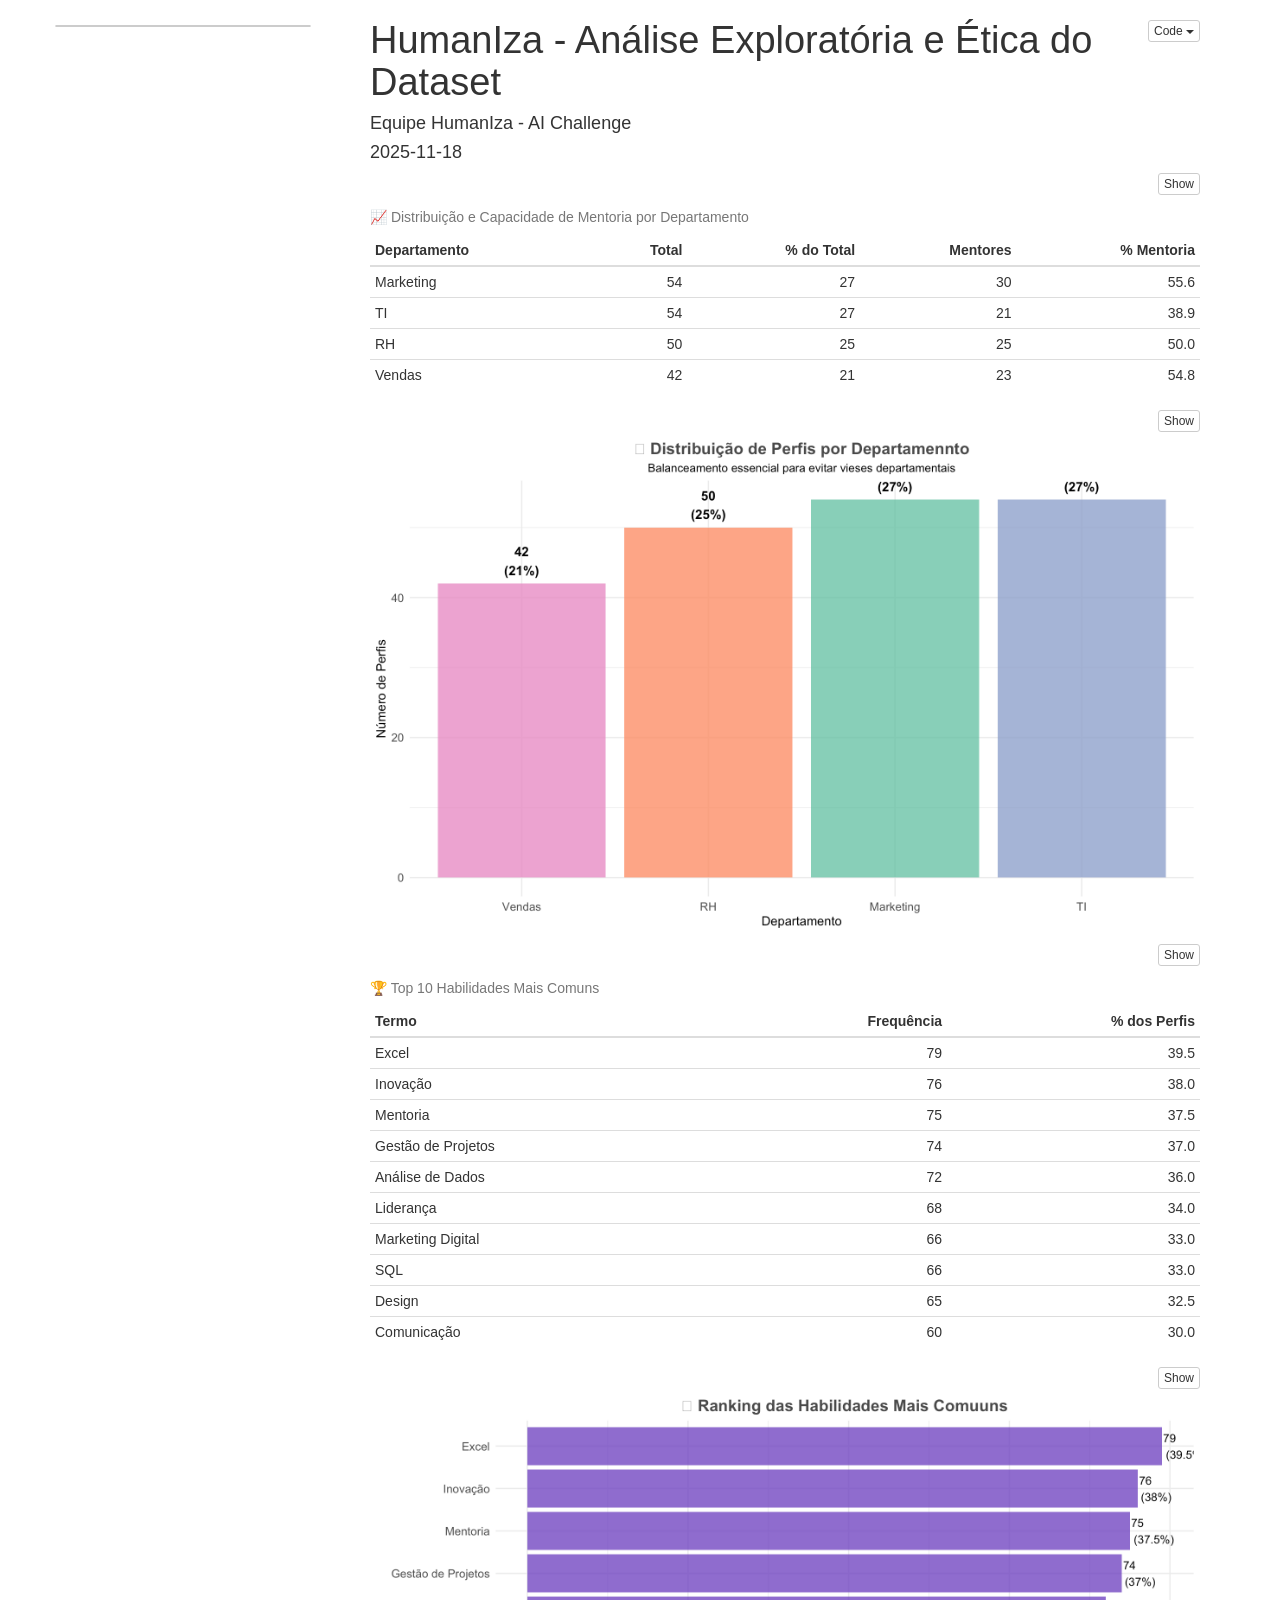
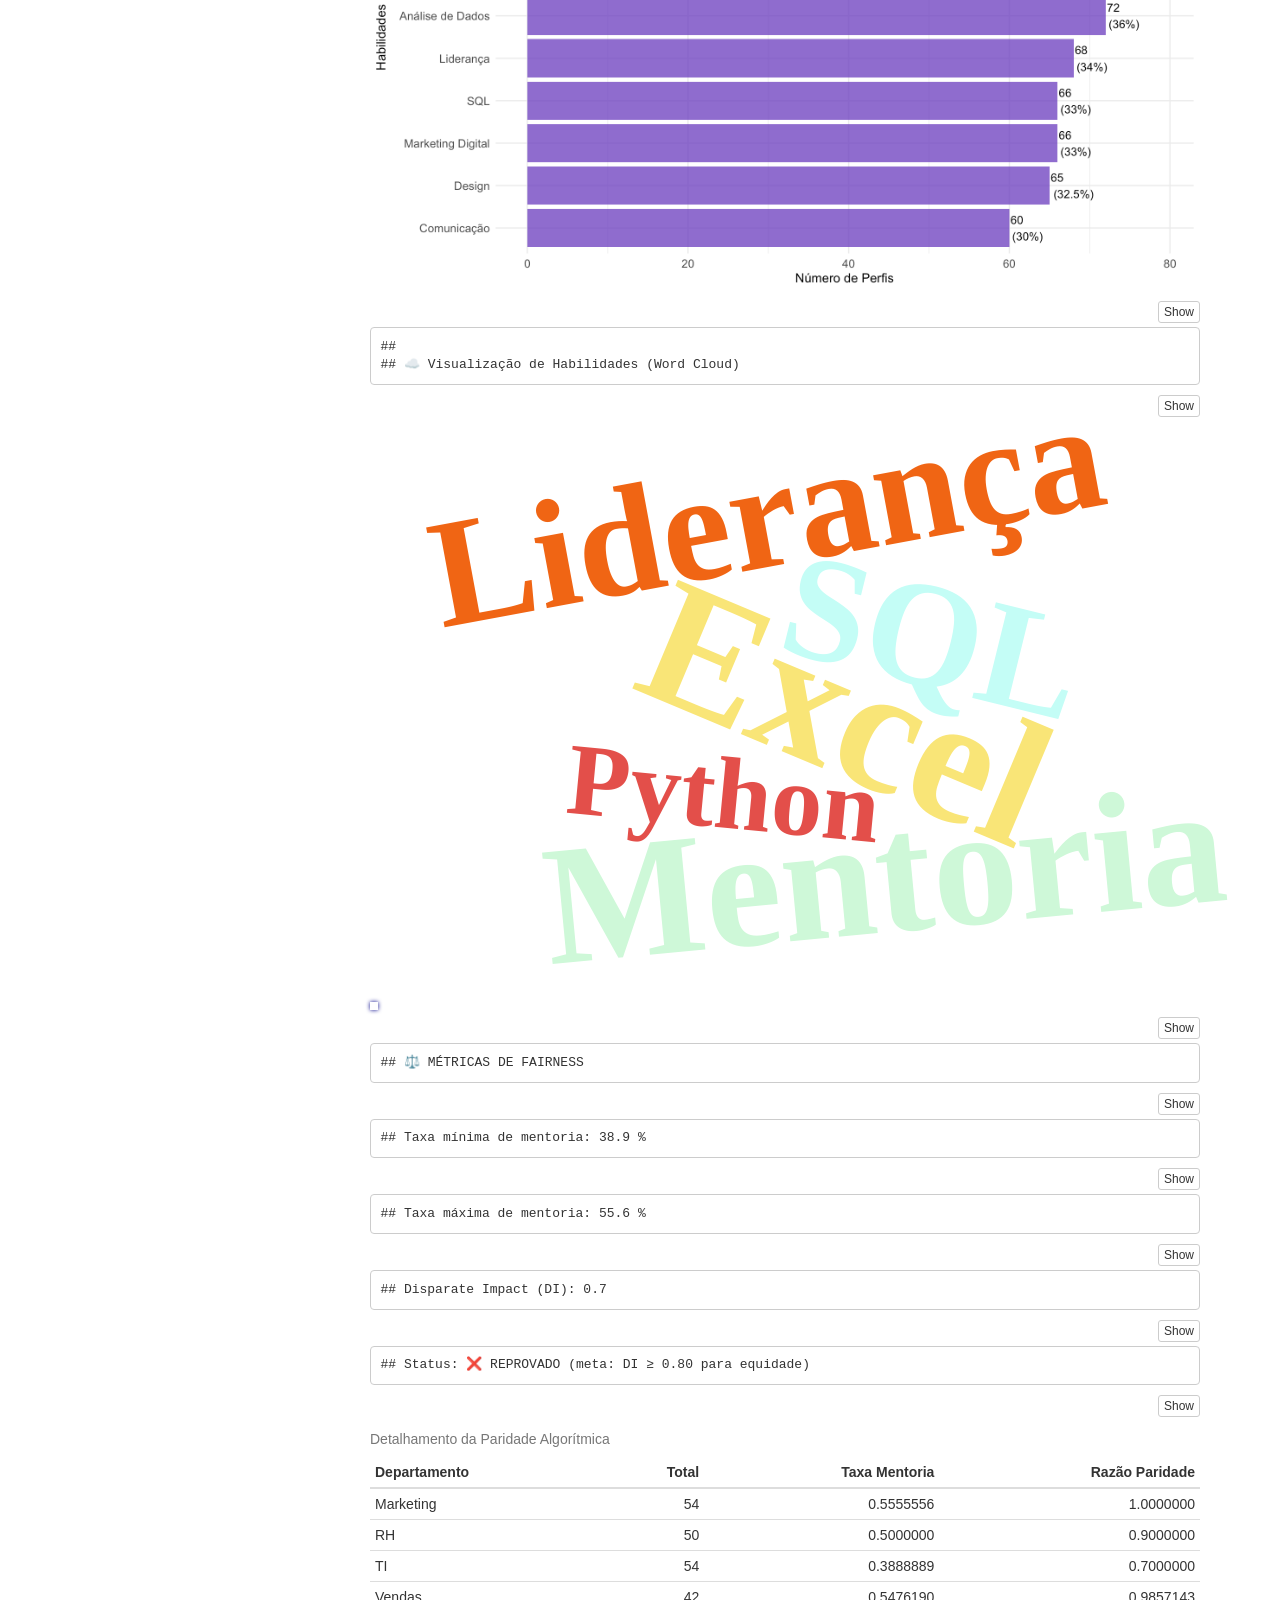
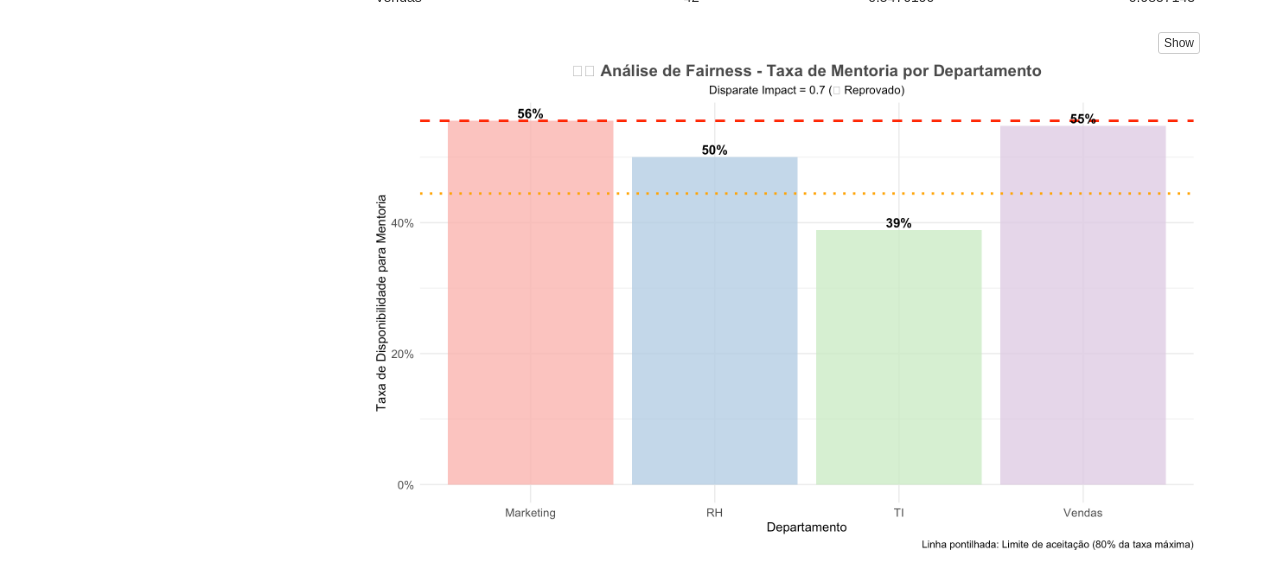
==== frontend/r_analysis/eda.html @ abfa7768 "r analysis" ====
<!DOCTYPE html>

<html>

<head>

<meta charset="utf-8" />
<meta name="generator" content="pandoc" />
<meta http-equiv="X-UA-Compatible" content="IE=EDGE" />


<meta name="author" content="Equipe HumanIza - AI Challenge" />

<meta name="date" content="2025-11-18" />

<title>HumanIza - Análise Exploratória e Ética do Dataset</title>

<script>// Pandoc 2.9 adds attributes on both header and div. We remove the former (to
// be compatible with the behavior of Pandoc < 2.8).
document.addEventListener('DOMContentLoaded', function(e) {
  var hs = document.querySelectorAll("div.section[class*='level'] > :first-child");
  var i, h, a;
  for (i = 0; i < hs.length; i++) {
    h = hs[i];
    if (!/^h[1-6]$/i.test(h.tagName)) continue;  // it should be a header h1-h6
    a = h.attributes;
    while (a.length > 0) h.removeAttribute(a[0].name);
  }
});
</script>
<script>/*! jQuery v3.6.0 | (c) OpenJS Foundation and other contributors | jquery.org/license */
!function(e,t){"use strict";"object"==typeof module&&"object"==typeof module.exports?module.exports=e.document?t(e,!0):function(e){if(!e.document)throw new Error("jQuery requires a window with a document");return t(e)}:t(e)}("undefined"!=typeof window?window:this,function(C,e){"use strict";var t=[],r=Object.getPrototypeOf,s=t.slice,g=t.flat?function(e){return t.flat.call(e)}:function(e){return t.concat.apply([],e)},u=t.push,i=t.indexOf,n={},o=n.toString,v=n.hasOwnProperty,a=v.toString,l=a.call(Object),y={},m=function(e){return"function"==typeof e&&"number"!=typeof e.nodeType&&"function"!=typeof e.item},x=function(e){return null!=e&&e===e.window},E=C.document,c={type:!0,src:!0,nonce:!0,noModule:!0};function b(e,t,n){var r,i,o=(n=n||E).createElement("script");if(o.text=e,t)for(r in c)(i=t[r]||t.getAttribute&&t.getAttribute(r))&&o.setAttribute(r,i);n.head.appendChild(o).parentNode.removeChild(o)}function w(e){return null==e?e+"":"object"==typeof e||"function"==typeof e?n[o.call(e)]||"object":typeof e}var f="3.6.0",S=function(e,t){return new S.fn.init(e,t)};function p(e){var t=!!e&&"length"in e&&e.length,n=w(e);return!m(e)&&!x(e)&&("array"===n||0===t||"number"==typeof t&&0<t&&t-1 in e)}S.fn=S.prototype={jquery:f,constructor:S,length:0,toArray:function(){return s.call(this)},get:function(e){return null==e?s.call(this):e<0?this[e+this.length]:this[e]},pushStack:function(e){var t=S.merge(this.constructor(),e);return t.prevObject=this,t},each:function(e){return S.each(this,e)},map:function(n){return this.pushStack(S.map(this,function(e,t){return n.call(e,t,e)}))},slice:function(){return this.pushStack(s.apply(this,arguments))},first:function(){return this.eq(0)},last:function(){return this.eq(-1)},even:function(){return this.pushStack(S.grep(this,function(e,t){return(t+1)%2}))},odd:function(){return this.pushStack(S.grep(this,function(e,t){return t%2}))},eq:function(e){var t=this.length,n=+e+(e<0?t:0);return this.pushStack(0<=n&&n<t?[this[n]]:[])},end:function(){return this.prevObject||this.constructor()},push:u,sort:t.sort,splice:t.splice},S.extend=S.fn.extend=function(){var e,t,n,r,i,o,a=arguments[0]||{},s=1,u=arguments.length,l=!1;for("boolean"==typeof a&&(l=a,a=arguments[s]||{},s++),"object"==typeof a||m(a)||(a={}),s===u&&(a=this,s--);s<u;s++)if(null!=(e=arguments[s]))for(t in e)r=e[t],"__proto__"!==t&&a!==r&&(l&&r&&(S.isPlainObject(r)||(i=Array.isArray(r)))?(n=a[t],o=i&&!Array.isArray(n)?[]:i||S.isPlainObject(n)?n:{},i=!1,a[t]=S.extend(l,o,r)):void 0!==r&&(a[t]=r));return a},S.extend({expando:"jQuery"+(f+Math.random()).replace(/\D/g,""),isReady:!0,error:function(e){throw new Error(e)},noop:function(){},isPlainObject:function(e){var t,n;return!(!e||"[object Object]"!==o.call(e))&&(!(t=r(e))||"function"==typeof(n=v.call(t,"constructor")&&t.constructor)&&a.call(n)===l)},isEmptyObject:function(e){var t;for(t in e)return!1;return!0},globalEval:function(e,t,n){b(e,{nonce:t&&t.nonce},n)},each:function(e,t){var n,r=0;if(p(e)){for(n=e.length;r<n;r++)if(!1===t.call(e[r],r,e[r]))break}else for(r in e)if(!1===t.call(e[r],r,e[r]))break;return e},makeArray:function(e,t){var n=t||[];return null!=e&&(p(Object(e))?S.merge(n,"string"==typeof e?[e]:e):u.call(n,e)),n},inArray:function(e,t,n){return null==t?-1:i.call(t,e,n)},merge:function(e,t){for(var n=+t.length,r=0,i=e.length;r<n;r++)e[i++]=t[r];return e.length=i,e},grep:function(e,t,n){for(var r=[],i=0,o=e.length,a=!n;i<o;i++)!t(e[i],i)!==a&&r.push(e[i]);return r},map:function(e,t,n){var r,i,o=0,a=[];if(p(e))for(r=e.length;o<r;o++)null!=(i=t(e[o],o,n))&&a.push(i);else for(o in e)null!=(i=t(e[o],o,n))&&a.push(i);return g(a)},guid:1,support:y}),"function"==typeof Symbol&&(S.fn[Symbol.iterator]=t[Symbol.iterator]),S.each("Boolean Number String Function Array Date RegExp Object Error Symbol".split(" "),function(e,t){n["[object "+t+"]"]=t.toLowerCase()});var d=function(n){var e,d,b,o,i,h,f,g,w,u,l,T,C,a,E,v,s,c,y,S="sizzle"+1*new Date,p=n.document,k=0,r=0,m=ue(),x=ue(),A=ue(),N=ue(),j=function(e,t){return e===t&&(l=!0),0},D={}.hasOwnProperty,t=[],q=t.pop,L=t.push,H=t.push,O=t.slice,P=function(e,t){for(var n=0,r=e.length;n<r;n++)if(e[n]===t)return n;return-1},R="checked|selected|async|autofocus|autoplay|controls|defer|disabled|hidden|ismap|loop|multiple|open|readonly|required|scoped",M="[\\x20\\t\\r\\n\\f]",I="(?:\\\\[\\da-fA-F]{1,6}"+M+"?|\\\\[^\\r\\n\\f]|[\\w-]|[^\0-\\x7f])+",W="\\["+M+"*("+I+")(?:"+M+"*([*^$|!~]?=)"+M+"*(?:'((?:\\\\.|[^\\\\'])*)'|\"((?:\\\\.|[^\\\\\"])*)\"|("+I+"))|)"+M+"*\\]",F=":("+I+")(?:\\((('((?:\\\\.|[^\\\\'])*)'|\"((?:\\\\.|[^\\\\\"])*)\")|((?:\\\\.|[^\\\\()[\\]]|"+W+")*)|.*)\\)|)",B=new RegExp(M+"+","g"),$=new RegExp("^"+M+"+|((?:^|[^\\\\])(?:\\\\.)*)"+M+"+$","g"),_=new RegExp("^"+M+"*,"+M+"*"),z=new RegExp("^"+M+"*([>+~]|"+M+")"+M+"*"),U=new RegExp(M+"|>"),X=new RegExp(F),V=new RegExp("^"+I+"$"),G={ID:new RegExp("^#("+I+")"),CLASS:new RegExp("^\\.("+I+")"),TAG:new RegExp("^("+I+"|[*])"),ATTR:new RegExp("^"+W),PSEUDO:new RegExp("^"+F),CHILD:new RegExp("^:(only|first|last|nth|nth-last)-(child|of-type)(?:\\("+M+"*(even|odd|(([+-]|)(\\d*)n|)"+M+"*(?:([+-]|)"+M+"*(\\d+)|))"+M+"*\\)|)","i"),bool:new RegExp("^(?:"+R+")$","i"),needsContext:new RegExp("^"+M+"*[>+~]|:(even|odd|eq|gt|lt|nth|first|last)(?:\\("+M+"*((?:-\\d)?\\d*)"+M+"*\\)|)(?=[^-]|$)","i")},Y=/HTML$/i,Q=/^(?:input|select|textarea|button)$/i,J=/^h\d$/i,K=/^[^{]+\{\s*\[native \w/,Z=/^(?:#([\w-]+)|(\w+)|\.([\w-]+))$/,ee=/[+~]/,te=new RegExp("\\\\[\\da-fA-F]{1,6}"+M+"?|\\\\([^\\r\\n\\f])","g"),ne=function(e,t){var n="0x"+e.slice(1)-65536;return t||(n<0?String.fromCharCode(n+65536):String.fromCharCode(n>>10|55296,1023&n|56320))},re=/([\0-\x1f\x7f]|^-?\d)|^-$|[^\0-\x1f\x7f-\uFFFF\w-]/g,ie=function(e,t){return t?"\0"===e?"\ufffd":e.slice(0,-1)+"\\"+e.charCodeAt(e.length-1).toString(16)+" ":"\\"+e},oe=function(){T()},ae=be(function(e){return!0===e.disabled&&"fieldset"===e.nodeName.toLowerCase()},{dir:"parentNode",next:"legend"});try{H.apply(t=O.call(p.childNodes),p.childNodes),t[p.childNodes.length].nodeType}catch(e){H={apply:t.length?function(e,t){L.apply(e,O.call(t))}:function(e,t){var n=e.length,r=0;while(e[n++]=t[r++]);e.length=n-1}}}function se(t,e,n,r){var i,o,a,s,u,l,c,f=e&&e.ownerDocument,p=e?e.nodeType:9;if(n=n||[],"string"!=typeof t||!t||1!==p&&9!==p&&11!==p)return n;if(!r&&(T(e),e=e||C,E)){if(11!==p&&(u=Z.exec(t)))if(i=u[1]){if(9===p){if(!(a=e.getElementById(i)))return n;if(a.id===i)return n.push(a),n}else if(f&&(a=f.getElementById(i))&&y(e,a)&&a.id===i)return n.push(a),n}else{if(u[2])return H.apply(n,e.getElementsByTagName(t)),n;if((i=u[3])&&d.getElementsByClassName&&e.getElementsByClassName)return H.apply(n,e.getElementsByClassName(i)),n}if(d.qsa&&!N[t+" "]&&(!v||!v.test(t))&&(1!==p||"object"!==e.nodeName.toLowerCase())){if(c=t,f=e,1===p&&(U.test(t)||z.test(t))){(f=ee.test(t)&&ye(e.parentNode)||e)===e&&d.scope||((s=e.getAttribute("id"))?s=s.replace(re,ie):e.setAttribute("id",s=S)),o=(l=h(t)).length;while(o--)l[o]=(s?"#"+s:":scope")+" "+xe(l[o]);c=l.join(",")}try{return H.apply(n,f.querySelectorAll(c)),n}catch(e){N(t,!0)}finally{s===S&&e.removeAttribute("id")}}}return g(t.replace($,"$1"),e,n,r)}function ue(){var r=[];return function e(t,n){return r.push(t+" ")>b.cacheLength&&delete e[r.shift()],e[t+" "]=n}}function le(e){return e[S]=!0,e}function ce(e){var t=C.createElement("fieldset");try{return!!e(t)}catch(e){return!1}finally{t.parentNode&&t.parentNode.removeChild(t),t=null}}function fe(e,t){var n=e.split("|"),r=n.length;while(r--)b.attrHandle[n[r]]=t}function pe(e,t){var n=t&&e,r=n&&1===e.nodeType&&1===t.nodeType&&e.sourceIndex-t.sourceIndex;if(r)return r;if(n)while(n=n.nextSibling)if(n===t)return-1;return e?1:-1}function de(t){return function(e){return"input"===e.nodeName.toLowerCase()&&e.type===t}}function he(n){return function(e){var t=e.nodeName.toLowerCase();return("input"===t||"button"===t)&&e.type===n}}function ge(t){return function(e){return"form"in e?e.parentNode&&!1===e.disabled?"label"in e?"label"in e.parentNode?e.parentNode.disabled===t:e.disabled===t:e.isDisabled===t||e.isDisabled!==!t&&ae(e)===t:e.disabled===t:"label"in e&&e.disabled===t}}function ve(a){return le(function(o){return o=+o,le(function(e,t){var n,r=a([],e.length,o),i=r.length;while(i--)e[n=r[i]]&&(e[n]=!(t[n]=e[n]))})})}function ye(e){return e&&"undefined"!=typeof e.getElementsByTagName&&e}for(e in d=se.support={},i=se.isXML=function(e){var t=e&&e.namespaceURI,n=e&&(e.ownerDocument||e).documentElement;return!Y.test(t||n&&n.nodeName||"HTML")},T=se.setDocument=function(e){var t,n,r=e?e.ownerDocument||e:p;return r!=C&&9===r.nodeType&&r.documentElement&&(a=(C=r).documentElement,E=!i(C),p!=C&&(n=C.defaultView)&&n.top!==n&&(n.addEventListener?n.addEventListener("unload",oe,!1):n.attachEvent&&n.attachEvent("onunload",oe)),d.scope=ce(function(e){return a.appendChild(e).appendChild(C.createElement("div")),"undefined"!=typeof e.querySelectorAll&&!e.querySelectorAll(":scope fieldset div").length}),d.attributes=ce(function(e){return e.className="i",!e.getAttribute("className")}),d.getElementsByTagName=ce(function(e){return e.appendChild(C.createComment("")),!e.getElementsByTagName("*").length}),d.getElementsByClassName=K.test(C.getElementsByClassName),d.getById=ce(function(e){return a.appendChild(e).id=S,!C.getElementsByName||!C.getElementsByName(S).length}),d.getById?(b.filter.ID=function(e){var t=e.replace(te,ne);return function(e){return e.getAttribute("id")===t}},b.find.ID=function(e,t){if("undefined"!=typeof t.getElementById&&E){var n=t.getElementById(e);return n?[n]:[]}}):(b.filter.ID=function(e){var n=e.replace(te,ne);return function(e){var t="undefined"!=typeof e.getAttributeNode&&e.getAttributeNode("id");return t&&t.value===n}},b.find.ID=function(e,t){if("undefined"!=typeof t.getElementById&&E){var n,r,i,o=t.getElementById(e);if(o){if((n=o.getAttributeNode("id"))&&n.value===e)return[o];i=t.getElementsByName(e),r=0;while(o=i[r++])if((n=o.getAttributeNode("id"))&&n.value===e)return[o]}return[]}}),b.find.TAG=d.getElementsByTagName?function(e,t){return"undefined"!=typeof t.getElementsByTagName?t.getElementsByTagName(e):d.qsa?t.querySelectorAll(e):void 0}:function(e,t){var n,r=[],i=0,o=t.getElementsByTagName(e);if("*"===e){while(n=o[i++])1===n.nodeType&&r.push(n);return r}return o},b.find.CLASS=d.getElementsByClassName&&function(e,t){if("undefined"!=typeof t.getElementsByClassName&&E)return t.getElementsByClassName(e)},s=[],v=[],(d.qsa=K.test(C.querySelectorAll))&&(ce(function(e){var t;a.appendChild(e).innerHTML="<a id='"+S+"'></a><select id='"+S+"-\r\\' msallowcapture=''><option selected=''></option></select>",e.querySelectorAll("[msallowcapture^='']").length&&v.push("[*^$]="+M+"*(?:''|\"\")"),e.querySelectorAll("[selected]").length||v.push("\\["+M+"*(?:value|"+R+")"),e.querySelectorAll("[id~="+S+"-]").length||v.push("~="),(t=C.createElement("input")).setAttribute("name",""),e.appendChild(t),e.querySelectorAll("[name='']").length||v.push("\\["+M+"*name"+M+"*="+M+"*(?:''|\"\")"),e.querySelectorAll(":checked").length||v.push(":checked"),e.querySelectorAll("a#"+S+"+*").length||v.push(".#.+[+~]"),e.querySelectorAll("\\\f"),v.push("[\\r\\n\\f]")}),ce(function(e){e.innerHTML="<a href='' disabled='disabled'></a><select disabled='disabled'><option/></select>";var t=C.createElement("input");t.setAttribute("type","hidden"),e.appendChild(t).setAttribute("name","D"),e.querySelectorAll("[name=d]").length&&v.push("name"+M+"*[*^$|!~]?="),2!==e.querySelectorAll(":enabled").length&&v.push(":enabled",":disabled"),a.appendChild(e).disabled=!0,2!==e.querySelectorAll(":disabled").length&&v.push(":enabled",":disabled"),e.querySelectorAll("*,:x"),v.push(",.*:")})),(d.matchesSelector=K.test(c=a.matches||a.webkitMatchesSelector||a.mozMatchesSelector||a.oMatchesSelector||a.msMatchesSelector))&&ce(function(e){d.disconnectedMatch=c.call(e,"*"),c.call(e,"[s!='']:x"),s.push("!=",F)}),v=v.length&&new RegExp(v.join("|")),s=s.length&&new RegExp(s.join("|")),t=K.test(a.compareDocumentPosition),y=t||K.test(a.contains)?function(e,t){var n=9===e.nodeType?e.documentElement:e,r=t&&t.parentNode;return e===r||!(!r||1!==r.nodeType||!(n.contains?n.contains(r):e.compareDocumentPosition&&16&e.compareDocumentPosition(r)))}:function(e,t){if(t)while(t=t.parentNode)if(t===e)return!0;return!1},j=t?function(e,t){if(e===t)return l=!0,0;var n=!e.compareDocumentPosition-!t.compareDocumentPosition;return n||(1&(n=(e.ownerDocument||e)==(t.ownerDocument||t)?e.compareDocumentPosition(t):1)||!d.sortDetached&&t.compareDocumentPosition(e)===n?e==C||e.ownerDocument==p&&y(p,e)?-1:t==C||t.ownerDocument==p&&y(p,t)?1:u?P(u,e)-P(u,t):0:4&n?-1:1)}:function(e,t){if(e===t)return l=!0,0;var n,r=0,i=e.parentNode,o=t.parentNode,a=[e],s=[t];if(!i||!o)return e==C?-1:t==C?1:i?-1:o?1:u?P(u,e)-P(u,t):0;if(i===o)return pe(e,t);n=e;while(n=n.parentNode)a.unshift(n);n=t;while(n=n.parentNode)s.unshift(n);while(a[r]===s[r])r++;return r?pe(a[r],s[r]):a[r]==p?-1:s[r]==p?1:0}),C},se.matches=function(e,t){return se(e,null,null,t)},se.matchesSelector=function(e,t){if(T(e),d.matchesSelector&&E&&!N[t+" "]&&(!s||!s.test(t))&&(!v||!v.test(t)))try{var n=c.call(e,t);if(n||d.disconnectedMatch||e.document&&11!==e.document.nodeType)return n}catch(e){N(t,!0)}return 0<se(t,C,null,[e]).length},se.contains=function(e,t){return(e.ownerDocument||e)!=C&&T(e),y(e,t)},se.attr=function(e,t){(e.ownerDocument||e)!=C&&T(e);var n=b.attrHandle[t.toLowerCase()],r=n&&D.call(b.attrHandle,t.toLowerCase())?n(e,t,!E):void 0;return void 0!==r?r:d.attributes||!E?e.getAttribute(t):(r=e.getAttributeNode(t))&&r.specified?r.value:null},se.escape=function(e){return(e+"").replace(re,ie)},se.error=function(e){throw new Error("Syntax error, unrecognized expression: "+e)},se.uniqueSort=function(e){var t,n=[],r=0,i=0;if(l=!d.detectDuplicates,u=!d.sortStable&&e.slice(0),e.sort(j),l){while(t=e[i++])t===e[i]&&(r=n.push(i));while(r--)e.splice(n[r],1)}return u=null,e},o=se.getText=function(e){var t,n="",r=0,i=e.nodeType;if(i){if(1===i||9===i||11===i){if("string"==typeof e.textContent)return e.textContent;for(e=e.firstChild;e;e=e.nextSibling)n+=o(e)}else if(3===i||4===i)return e.nodeValue}else while(t=e[r++])n+=o(t);return n},(b=se.selectors={cacheLength:50,createPseudo:le,match:G,attrHandle:{},find:{},relative:{">":{dir:"parentNode",first:!0}," ":{dir:"parentNode"},"+":{dir:"previousSibling",first:!0},"~":{dir:"previousSibling"}},preFilter:{ATTR:function(e){return e[1]=e[1].replace(te,ne),e[3]=(e[3]||e[4]||e[5]||"").replace(te,ne),"~="===e[2]&&(e[3]=" "+e[3]+" "),e.slice(0,4)},CHILD:function(e){return e[1]=e[1].toLowerCase(),"nth"===e[1].slice(0,3)?(e[3]||se.error(e[0]),e[4]=+(e[4]?e[5]+(e[6]||1):2*("even"===e[3]||"odd"===e[3])),e[5]=+(e[7]+e[8]||"odd"===e[3])):e[3]&&se.error(e[0]),e},PSEUDO:function(e){var t,n=!e[6]&&e[2];return G.CHILD.test(e[0])?null:(e[3]?e[2]=e[4]||e[5]||"":n&&X.test(n)&&(t=h(n,!0))&&(t=n.indexOf(")",n.length-t)-n.length)&&(e[0]=e[0].slice(0,t),e[2]=n.slice(0,t)),e.slice(0,3))}},filter:{TAG:function(e){var t=e.replace(te,ne).toLowerCase();return"*"===e?function(){return!0}:function(e){return e.nodeName&&e.nodeName.toLowerCase()===t}},CLASS:function(e){var t=m[e+" "];return t||(t=new RegExp("(^|"+M+")"+e+"("+M+"|$)"))&&m(e,function(e){return t.test("string"==typeof e.className&&e.className||"undefined"!=typeof e.getAttribute&&e.getAttribute("class")||"")})},ATTR:function(n,r,i){return function(e){var t=se.attr(e,n);return null==t?"!="===r:!r||(t+="","="===r?t===i:"!="===r?t!==i:"^="===r?i&&0===t.indexOf(i):"*="===r?i&&-1<t.indexOf(i):"$="===r?i&&t.slice(-i.length)===i:"~="===r?-1<(" "+t.replace(B," ")+" ").indexOf(i):"|="===r&&(t===i||t.slice(0,i.length+1)===i+"-"))}},CHILD:function(h,e,t,g,v){var y="nth"!==h.slice(0,3),m="last"!==h.slice(-4),x="of-type"===e;return 1===g&&0===v?function(e){return!!e.parentNode}:function(e,t,n){var r,i,o,a,s,u,l=y!==m?"nextSibling":"previousSibling",c=e.parentNode,f=x&&e.nodeName.toLowerCase(),p=!n&&!x,d=!1;if(c){if(y){while(l){a=e;while(a=a[l])if(x?a.nodeName.toLowerCase()===f:1===a.nodeType)return!1;u=l="only"===h&&!u&&"nextSibling"}return!0}if(u=[m?c.firstChild:c.lastChild],m&&p){d=(s=(r=(i=(o=(a=c)[S]||(a[S]={}))[a.uniqueID]||(o[a.uniqueID]={}))[h]||[])[0]===k&&r[1])&&r[2],a=s&&c.childNodes[s];while(a=++s&&a&&a[l]||(d=s=0)||u.pop())if(1===a.nodeType&&++d&&a===e){i[h]=[k,s,d];break}}else if(p&&(d=s=(r=(i=(o=(a=e)[S]||(a[S]={}))[a.uniqueID]||(o[a.uniqueID]={}))[h]||[])[0]===k&&r[1]),!1===d)while(a=++s&&a&&a[l]||(d=s=0)||u.pop())if((x?a.nodeName.toLowerCase()===f:1===a.nodeType)&&++d&&(p&&((i=(o=a[S]||(a[S]={}))[a.uniqueID]||(o[a.uniqueID]={}))[h]=[k,d]),a===e))break;return(d-=v)===g||d%g==0&&0<=d/g}}},PSEUDO:function(e,o){var t,a=b.pseudos[e]||b.setFilters[e.toLowerCase()]||se.error("unsupported pseudo: "+e);return a[S]?a(o):1<a.length?(t=[e,e,"",o],b.setFilters.hasOwnProperty(e.toLowerCase())?le(function(e,t){var n,r=a(e,o),i=r.length;while(i--)e[n=P(e,r[i])]=!(t[n]=r[i])}):function(e){return a(e,0,t)}):a}},pseudos:{not:le(function(e){var r=[],i=[],s=f(e.replace($,"$1"));return s[S]?le(function(e,t,n,r){var i,o=s(e,null,r,[]),a=e.length;while(a--)(i=o[a])&&(e[a]=!(t[a]=i))}):function(e,t,n){return r[0]=e,s(r,null,n,i),r[0]=null,!i.pop()}}),has:le(function(t){return function(e){return 0<se(t,e).length}}),contains:le(function(t){return t=t.replace(te,ne),function(e){return-1<(e.textContent||o(e)).indexOf(t)}}),lang:le(function(n){return V.test(n||"")||se.error("unsupported lang: "+n),n=n.replace(te,ne).toLowerCase(),function(e){var t;do{if(t=E?e.lang:e.getAttribute("xml:lang")||e.getAttribute("lang"))return(t=t.toLowerCase())===n||0===t.indexOf(n+"-")}while((e=e.parentNode)&&1===e.nodeType);return!1}}),target:function(e){var t=n.location&&n.location.hash;return t&&t.slice(1)===e.id},root:function(e){return e===a},focus:function(e){return e===C.activeElement&&(!C.hasFocus||C.hasFocus())&&!!(e.type||e.href||~e.tabIndex)},enabled:ge(!1),disabled:ge(!0),checked:function(e){var t=e.nodeName.toLowerCase();return"input"===t&&!!e.checked||"option"===t&&!!e.selected},selected:function(e){return e.parentNode&&e.parentNode.selectedIndex,!0===e.selected},empty:function(e){for(e=e.firstChild;e;e=e.nextSibling)if(e.nodeType<6)return!1;return!0},parent:function(e){return!b.pseudos.empty(e)},header:function(e){return J.test(e.nodeName)},input:function(e){return Q.test(e.nodeName)},button:function(e){var t=e.nodeName.toLowerCase();return"input"===t&&"button"===e.type||"button"===t},text:function(e){var t;return"input"===e.nodeName.toLowerCase()&&"text"===e.type&&(null==(t=e.getAttribute("type"))||"text"===t.toLowerCase())},first:ve(function(){return[0]}),last:ve(function(e,t){return[t-1]}),eq:ve(function(e,t,n){return[n<0?n+t:n]}),even:ve(function(e,t){for(var n=0;n<t;n+=2)e.push(n);return e}),odd:ve(function(e,t){for(var n=1;n<t;n+=2)e.push(n);return e}),lt:ve(function(e,t,n){for(var r=n<0?n+t:t<n?t:n;0<=--r;)e.push(r);return e}),gt:ve(function(e,t,n){for(var r=n<0?n+t:n;++r<t;)e.push(r);return e})}}).pseudos.nth=b.pseudos.eq,{radio:!0,checkbox:!0,file:!0,password:!0,image:!0})b.pseudos[e]=de(e);for(e in{submit:!0,reset:!0})b.pseudos[e]=he(e);function me(){}function xe(e){for(var t=0,n=e.length,r="";t<n;t++)r+=e[t].value;return r}function be(s,e,t){var u=e.dir,l=e.next,c=l||u,f=t&&"parentNode"===c,p=r++;return e.first?function(e,t,n){while(e=e[u])if(1===e.nodeType||f)return s(e,t,n);return!1}:function(e,t,n){var r,i,o,a=[k,p];if(n){while(e=e[u])if((1===e.nodeType||f)&&s(e,t,n))return!0}else while(e=e[u])if(1===e.nodeType||f)if(i=(o=e[S]||(e[S]={}))[e.uniqueID]||(o[e.uniqueID]={}),l&&l===e.nodeName.toLowerCase())e=e[u]||e;else{if((r=i[c])&&r[0]===k&&r[1]===p)return a[2]=r[2];if((i[c]=a)[2]=s(e,t,n))return!0}return!1}}function we(i){return 1<i.length?function(e,t,n){var r=i.length;while(r--)if(!i[r](e,t,n))return!1;return!0}:i[0]}function Te(e,t,n,r,i){for(var o,a=[],s=0,u=e.length,l=null!=t;s<u;s++)(o=e[s])&&(n&&!n(o,r,i)||(a.push(o),l&&t.push(s)));return a}function Ce(d,h,g,v,y,e){return v&&!v[S]&&(v=Ce(v)),y&&!y[S]&&(y=Ce(y,e)),le(function(e,t,n,r){var i,o,a,s=[],u=[],l=t.length,c=e||function(e,t,n){for(var r=0,i=t.length;r<i;r++)se(e,t[r],n);return n}(h||"*",n.nodeType?[n]:n,[]),f=!d||!e&&h?c:Te(c,s,d,n,r),p=g?y||(e?d:l||v)?[]:t:f;if(g&&g(f,p,n,r),v){i=Te(p,u),v(i,[],n,r),o=i.length;while(o--)(a=i[o])&&(p[u[o]]=!(f[u[o]]=a))}if(e){if(y||d){if(y){i=[],o=p.length;while(o--)(a=p[o])&&i.push(f[o]=a);y(null,p=[],i,r)}o=p.length;while(o--)(a=p[o])&&-1<(i=y?P(e,a):s[o])&&(e[i]=!(t[i]=a))}}else p=Te(p===t?p.splice(l,p.length):p),y?y(null,t,p,r):H.apply(t,p)})}function Ee(e){for(var i,t,n,r=e.length,o=b.relative[e[0].type],a=o||b.relative[" "],s=o?1:0,u=be(function(e){return e===i},a,!0),l=be(function(e){return-1<P(i,e)},a,!0),c=[function(e,t,n){var r=!o&&(n||t!==w)||((i=t).nodeType?u(e,t,n):l(e,t,n));return i=null,r}];s<r;s++)if(t=b.relative[e[s].type])c=[be(we(c),t)];else{if((t=b.filter[e[s].type].apply(null,e[s].matches))[S]){for(n=++s;n<r;n++)if(b.relative[e[n].type])break;return Ce(1<s&&we(c),1<s&&xe(e.slice(0,s-1).concat({value:" "===e[s-2].type?"*":""})).replace($,"$1"),t,s<n&&Ee(e.slice(s,n)),n<r&&Ee(e=e.slice(n)),n<r&&xe(e))}c.push(t)}return we(c)}return me.prototype=b.filters=b.pseudos,b.setFilters=new me,h=se.tokenize=function(e,t){var n,r,i,o,a,s,u,l=x[e+" "];if(l)return t?0:l.slice(0);a=e,s=[],u=b.preFilter;while(a){for(o in n&&!(r=_.exec(a))||(r&&(a=a.slice(r[0].length)||a),s.push(i=[])),n=!1,(r=z.exec(a))&&(n=r.shift(),i.push({value:n,type:r[0].replace($," ")}),a=a.slice(n.length)),b.filter)!(r=G[o].exec(a))||u[o]&&!(r=u[o](r))||(n=r.shift(),i.push({value:n,type:o,matches:r}),a=a.slice(n.length));if(!n)break}return t?a.length:a?se.error(e):x(e,s).slice(0)},f=se.compile=function(e,t){var n,v,y,m,x,r,i=[],o=[],a=A[e+" "];if(!a){t||(t=h(e)),n=t.length;while(n--)(a=Ee(t[n]))[S]?i.push(a):o.push(a);(a=A(e,(v=o,m=0<(y=i).length,x=0<v.length,r=function(e,t,n,r,i){var o,a,s,u=0,l="0",c=e&&[],f=[],p=w,d=e||x&&b.find.TAG("*",i),h=k+=null==p?1:Math.random()||.1,g=d.length;for(i&&(w=t==C||t||i);l!==g&&null!=(o=d[l]);l++){if(x&&o){a=0,t||o.ownerDocument==C||(T(o),n=!E);while(s=v[a++])if(s(o,t||C,n)){r.push(o);break}i&&(k=h)}m&&((o=!s&&o)&&u--,e&&c.push(o))}if(u+=l,m&&l!==u){a=0;while(s=y[a++])s(c,f,t,n);if(e){if(0<u)while(l--)c[l]||f[l]||(f[l]=q.call(r));f=Te(f)}H.apply(r,f),i&&!e&&0<f.length&&1<u+y.length&&se.uniqueSort(r)}return i&&(k=h,w=p),c},m?le(r):r))).selector=e}return a},g=se.select=function(e,t,n,r){var i,o,a,s,u,l="function"==typeof e&&e,c=!r&&h(e=l.selector||e);if(n=n||[],1===c.length){if(2<(o=c[0]=c[0].slice(0)).length&&"ID"===(a=o[0]).type&&9===t.nodeType&&E&&b.relative[o[1].type]){if(!(t=(b.find.ID(a.matches[0].replace(te,ne),t)||[])[0]))return n;l&&(t=t.parentNode),e=e.slice(o.shift().value.length)}i=G.needsContext.test(e)?0:o.length;while(i--){if(a=o[i],b.relative[s=a.type])break;if((u=b.find[s])&&(r=u(a.matches[0].replace(te,ne),ee.test(o[0].type)&&ye(t.parentNode)||t))){if(o.splice(i,1),!(e=r.length&&xe(o)))return H.apply(n,r),n;break}}}return(l||f(e,c))(r,t,!E,n,!t||ee.test(e)&&ye(t.parentNode)||t),n},d.sortStable=S.split("").sort(j).join("")===S,d.detectDuplicates=!!l,T(),d.sortDetached=ce(function(e){return 1&e.compareDocumentPosition(C.createElement("fieldset"))}),ce(function(e){return e.innerHTML="<a href='#'></a>","#"===e.firstChild.getAttribute("href")})||fe("type|href|height|width",function(e,t,n){if(!n)return e.getAttribute(t,"type"===t.toLowerCase()?1:2)}),d.attributes&&ce(function(e){return e.innerHTML="<input/>",e.firstChild.setAttribute("value",""),""===e.firstChild.getAttribute("value")})||fe("value",function(e,t,n){if(!n&&"input"===e.nodeName.toLowerCase())return e.defaultValue}),ce(function(e){return null==e.getAttribute("disabled")})||fe(R,function(e,t,n){var r;if(!n)return!0===e[t]?t.toLowerCase():(r=e.getAttributeNode(t))&&r.specified?r.value:null}),se}(C);S.find=d,S.expr=d.selectors,S.expr[":"]=S.expr.pseudos,S.uniqueSort=S.unique=d.uniqueSort,S.text=d.getText,S.isXMLDoc=d.isXML,S.contains=d.contains,S.escapeSelector=d.escape;var h=function(e,t,n){var r=[],i=void 0!==n;while((e=e[t])&&9!==e.nodeType)if(1===e.nodeType){if(i&&S(e).is(n))break;r.push(e)}return r},T=function(e,t){for(var n=[];e;e=e.nextSibling)1===e.nodeType&&e!==t&&n.push(e);return n},k=S.expr.match.needsContext;function A(e,t){return e.nodeName&&e.nodeName.toLowerCase()===t.toLowerCase()}var N=/^<([a-z][^\/\0>:\x20\t\r\n\f]*)[\x20\t\r\n\f]*\/?>(?:<\/\1>|)$/i;function j(e,n,r){return m(n)?S.grep(e,function(e,t){return!!n.call(e,t,e)!==r}):n.nodeType?S.grep(e,function(e){return e===n!==r}):"string"!=typeof n?S.grep(e,function(e){return-1<i.call(n,e)!==r}):S.filter(n,e,r)}S.filter=function(e,t,n){var r=t[0];return n&&(e=":not("+e+")"),1===t.length&&1===r.nodeType?S.find.matchesSelector(r,e)?[r]:[]:S.find.matches(e,S.grep(t,function(e){return 1===e.nodeType}))},S.fn.extend({find:function(e){var t,n,r=this.length,i=this;if("string"!=typeof e)return this.pushStack(S(e).filter(function(){for(t=0;t<r;t++)if(S.contains(i[t],this))return!0}));for(n=this.pushStack([]),t=0;t<r;t++)S.find(e,i[t],n);return 1<r?S.uniqueSort(n):n},filter:function(e){return this.pushStack(j(this,e||[],!1))},not:function(e){return this.pushStack(j(this,e||[],!0))},is:function(e){return!!j(this,"string"==typeof e&&k.test(e)?S(e):e||[],!1).length}});var D,q=/^(?:\s*(<[\w\W]+>)[^>]*|#([\w-]+))$/;(S.fn.init=function(e,t,n){var r,i;if(!e)return this;if(n=n||D,"string"==typeof e){if(!(r="<"===e[0]&&">"===e[e.length-1]&&3<=e.length?[null,e,null]:q.exec(e))||!r[1]&&t)return!t||t.jquery?(t||n).find(e):this.constructor(t).find(e);if(r[1]){if(t=t instanceof S?t[0]:t,S.merge(this,S.parseHTML(r[1],t&&t.nodeType?t.ownerDocument||t:E,!0)),N.test(r[1])&&S.isPlainObject(t))for(r in t)m(this[r])?this[r](t[r]):this.attr(r,t[r]);return this}return(i=E.getElementById(r[2]))&&(this[0]=i,this.length=1),this}return e.nodeType?(this[0]=e,this.length=1,this):m(e)?void 0!==n.ready?n.ready(e):e(S):S.makeArray(e,this)}).prototype=S.fn,D=S(E);var L=/^(?:parents|prev(?:Until|All))/,H={children:!0,contents:!0,next:!0,prev:!0};function O(e,t){while((e=e[t])&&1!==e.nodeType);return e}S.fn.extend({has:function(e){var t=S(e,this),n=t.length;return this.filter(function(){for(var e=0;e<n;e++)if(S.contains(this,t[e]))return!0})},closest:function(e,t){var n,r=0,i=this.length,o=[],a="string"!=typeof e&&S(e);if(!k.test(e))for(;r<i;r++)for(n=this[r];n&&n!==t;n=n.parentNode)if(n.nodeType<11&&(a?-1<a.index(n):1===n.nodeType&&S.find.matchesSelector(n,e))){o.push(n);break}return this.pushStack(1<o.length?S.uniqueSort(o):o)},index:function(e){return e?"string"==typeof e?i.call(S(e),this[0]):i.call(this,e.jquery?e[0]:e):this[0]&&this[0].parentNode?this.first().prevAll().length:-1},add:function(e,t){return this.pushStack(S.uniqueSort(S.merge(this.get(),S(e,t))))},addBack:function(e){return this.add(null==e?this.prevObject:this.prevObject.filter(e))}}),S.each({parent:function(e){var t=e.parentNode;return t&&11!==t.nodeType?t:null},parents:function(e){return h(e,"parentNode")},parentsUntil:function(e,t,n){return h(e,"parentNode",n)},next:function(e){return O(e,"nextSibling")},prev:function(e){return O(e,"previousSibling")},nextAll:function(e){return h(e,"nextSibling")},prevAll:function(e){return h(e,"previousSibling")},nextUntil:function(e,t,n){return h(e,"nextSibling",n)},prevUntil:function(e,t,n){return h(e,"previousSibling",n)},siblings:function(e){return T((e.parentNode||{}).firstChild,e)},children:function(e){return T(e.firstChild)},contents:function(e){return null!=e.contentDocument&&r(e.contentDocument)?e.contentDocument:(A(e,"template")&&(e=e.content||e),S.merge([],e.childNodes))}},function(r,i){S.fn[r]=function(e,t){var n=S.map(this,i,e);return"Until"!==r.slice(-5)&&(t=e),t&&"string"==typeof t&&(n=S.filter(t,n)),1<this.length&&(H[r]||S.uniqueSort(n),L.test(r)&&n.reverse()),this.pushStack(n)}});var P=/[^\x20\t\r\n\f]+/g;function R(e){return e}function M(e){throw e}function I(e,t,n,r){var i;try{e&&m(i=e.promise)?i.call(e).done(t).fail(n):e&&m(i=e.then)?i.call(e,t,n):t.apply(void 0,[e].slice(r))}catch(e){n.apply(void 0,[e])}}S.Callbacks=function(r){var e,n;r="string"==typeof r?(e=r,n={},S.each(e.match(P)||[],function(e,t){n[t]=!0}),n):S.extend({},r);var i,t,o,a,s=[],u=[],l=-1,c=function(){for(a=a||r.once,o=i=!0;u.length;l=-1){t=u.shift();while(++l<s.length)!1===s[l].apply(t[0],t[1])&&r.stopOnFalse&&(l=s.length,t=!1)}r.memory||(t=!1),i=!1,a&&(s=t?[]:"")},f={add:function(){return s&&(t&&!i&&(l=s.length-1,u.push(t)),function n(e){S.each(e,function(e,t){m(t)?r.unique&&f.has(t)||s.push(t):t&&t.length&&"string"!==w(t)&&n(t)})}(arguments),t&&!i&&c()),this},remove:function(){return S.each(arguments,function(e,t){var n;while(-1<(n=S.inArray(t,s,n)))s.splice(n,1),n<=l&&l--}),this},has:function(e){return e?-1<S.inArray(e,s):0<s.length},empty:function(){return s&&(s=[]),this},disable:function(){return a=u=[],s=t="",this},disabled:function(){return!s},lock:function(){return a=u=[],t||i||(s=t=""),this},locked:function(){return!!a},fireWith:function(e,t){return a||(t=[e,(t=t||[]).slice?t.slice():t],u.push(t),i||c()),this},fire:function(){return f.fireWith(this,arguments),this},fired:function(){return!!o}};return f},S.extend({Deferred:function(e){var o=[["notify","progress",S.Callbacks("memory"),S.Callbacks("memory"),2],["resolve","done",S.Callbacks("once memory"),S.Callbacks("once memory"),0,"resolved"],["reject","fail",S.Callbacks("once memory"),S.Callbacks("once memory"),1,"rejected"]],i="pending",a={state:function(){return i},always:function(){return s.done(arguments).fail(arguments),this},"catch":function(e){return a.then(null,e)},pipe:function(){var i=arguments;return S.Deferred(function(r){S.each(o,function(e,t){var n=m(i[t[4]])&&i[t[4]];s[t[1]](function(){var e=n&&n.apply(this,arguments);e&&m(e.promise)?e.promise().progress(r.notify).done(r.resolve).fail(r.reject):r[t[0]+"With"](this,n?[e]:arguments)})}),i=null}).promise()},then:function(t,n,r){var u=0;function l(i,o,a,s){return function(){var n=this,r=arguments,e=function(){var e,t;if(!(i<u)){if((e=a.apply(n,r))===o.promise())throw new TypeError("Thenable self-resolution");t=e&&("object"==typeof e||"function"==typeof e)&&e.then,m(t)?s?t.call(e,l(u,o,R,s),l(u,o,M,s)):(u++,t.call(e,l(u,o,R,s),l(u,o,M,s),l(u,o,R,o.notifyWith))):(a!==R&&(n=void 0,r=[e]),(s||o.resolveWith)(n,r))}},t=s?e:function(){try{e()}catch(e){S.Deferred.exceptionHook&&S.Deferred.exceptionHook(e,t.stackTrace),u<=i+1&&(a!==M&&(n=void 0,r=[e]),o.rejectWith(n,r))}};i?t():(S.Deferred.getStackHook&&(t.stackTrace=S.Deferred.getStackHook()),C.setTimeout(t))}}return S.Deferred(function(e){o[0][3].add(l(0,e,m(r)?r:R,e.notifyWith)),o[1][3].add(l(0,e,m(t)?t:R)),o[2][3].add(l(0,e,m(n)?n:M))}).promise()},promise:function(e){return null!=e?S.extend(e,a):a}},s={};return S.each(o,function(e,t){var n=t[2],r=t[5];a[t[1]]=n.add,r&&n.add(function(){i=r},o[3-e][2].disable,o[3-e][3].disable,o[0][2].lock,o[0][3].lock),n.add(t[3].fire),s[t[0]]=function(){return s[t[0]+"With"](this===s?void 0:this,arguments),this},s[t[0]+"With"]=n.fireWith}),a.promise(s),e&&e.call(s,s),s},when:function(e){var n=arguments.length,t=n,r=Array(t),i=s.call(arguments),o=S.Deferred(),a=function(t){return function(e){r[t]=this,i[t]=1<arguments.length?s.call(arguments):e,--n||o.resolveWith(r,i)}};if(n<=1&&(I(e,o.done(a(t)).resolve,o.reject,!n),"pending"===o.state()||m(i[t]&&i[t].then)))return o.then();while(t--)I(i[t],a(t),o.reject);return o.promise()}});var W=/^(Eval|Internal|Range|Reference|Syntax|Type|URI)Error$/;S.Deferred.exceptionHook=function(e,t){C.console&&C.console.warn&&e&&W.test(e.name)&&C.console.warn("jQuery.Deferred exception: "+e.message,e.stack,t)},S.readyException=function(e){C.setTimeout(function(){throw e})};var F=S.Deferred();function B(){E.removeEventListener("DOMContentLoaded",B),C.removeEventListener("load",B),S.ready()}S.fn.ready=function(e){return F.then(e)["catch"](function(e){S.readyException(e)}),this},S.extend({isReady:!1,readyWait:1,ready:function(e){(!0===e?--S.readyWait:S.isReady)||(S.isReady=!0)!==e&&0<--S.readyWait||F.resolveWith(E,[S])}}),S.ready.then=F.then,"complete"===E.readyState||"loading"!==E.readyState&&!E.documentElement.doScroll?C.setTimeout(S.ready):(E.addEventListener("DOMContentLoaded",B),C.addEventListener("load",B));var $=function(e,t,n,r,i,o,a){var s=0,u=e.length,l=null==n;if("object"===w(n))for(s in i=!0,n)$(e,t,s,n[s],!0,o,a);else if(void 0!==r&&(i=!0,m(r)||(a=!0),l&&(a?(t.call(e,r),t=null):(l=t,t=function(e,t,n){return l.call(S(e),n)})),t))for(;s<u;s++)t(e[s],n,a?r:r.call(e[s],s,t(e[s],n)));return i?e:l?t.call(e):u?t(e[0],n):o},_=/^-ms-/,z=/-([a-z])/g;function U(e,t){return t.toUpperCase()}function X(e){return e.replace(_,"ms-").replace(z,U)}var V=function(e){return 1===e.nodeType||9===e.nodeType||!+e.nodeType};function G(){this.expando=S.expando+G.uid++}G.uid=1,G.prototype={cache:function(e){var t=e[this.expando];return t||(t={},V(e)&&(e.nodeType?e[this.expando]=t:Object.defineProperty(e,this.expando,{value:t,configurable:!0}))),t},set:function(e,t,n){var r,i=this.cache(e);if("string"==typeof t)i[X(t)]=n;else for(r in t)i[X(r)]=t[r];return i},get:function(e,t){return void 0===t?this.cache(e):e[this.expando]&&e[this.expando][X(t)]},access:function(e,t,n){return void 0===t||t&&"string"==typeof t&&void 0===n?this.get(e,t):(this.set(e,t,n),void 0!==n?n:t)},remove:function(e,t){var n,r=e[this.expando];if(void 0!==r){if(void 0!==t){n=(t=Array.isArray(t)?t.map(X):(t=X(t))in r?[t]:t.match(P)||[]).length;while(n--)delete r[t[n]]}(void 0===t||S.isEmptyObject(r))&&(e.nodeType?e[this.expando]=void 0:delete e[this.expando])}},hasData:function(e){var t=e[this.expando];return void 0!==t&&!S.isEmptyObject(t)}};var Y=new G,Q=new G,J=/^(?:\{[\w\W]*\}|\[[\w\W]*\])$/,K=/[A-Z]/g;function Z(e,t,n){var r,i;if(void 0===n&&1===e.nodeType)if(r="data-"+t.replace(K,"-$&").toLowerCase(),"string"==typeof(n=e.getAttribute(r))){try{n="true"===(i=n)||"false"!==i&&("null"===i?null:i===+i+""?+i:J.test(i)?JSON.parse(i):i)}catch(e){}Q.set(e,t,n)}else n=void 0;return n}S.extend({hasData:function(e){return Q.hasData(e)||Y.hasData(e)},data:function(e,t,n){return Q.access(e,t,n)},removeData:function(e,t){Q.remove(e,t)},_data:function(e,t,n){return Y.access(e,t,n)},_removeData:function(e,t){Y.remove(e,t)}}),S.fn.extend({data:function(n,e){var t,r,i,o=this[0],a=o&&o.attributes;if(void 0===n){if(this.length&&(i=Q.get(o),1===o.nodeType&&!Y.get(o,"hasDataAttrs"))){t=a.length;while(t--)a[t]&&0===(r=a[t].name).indexOf("data-")&&(r=X(r.slice(5)),Z(o,r,i[r]));Y.set(o,"hasDataAttrs",!0)}return i}return"object"==typeof n?this.each(function(){Q.set(this,n)}):$(this,function(e){var t;if(o&&void 0===e)return void 0!==(t=Q.get(o,n))?t:void 0!==(t=Z(o,n))?t:void 0;this.each(function(){Q.set(this,n,e)})},null,e,1<arguments.length,null,!0)},removeData:function(e){return this.each(function(){Q.remove(this,e)})}}),S.extend({queue:function(e,t,n){var r;if(e)return t=(t||"fx")+"queue",r=Y.get(e,t),n&&(!r||Array.isArray(n)?r=Y.access(e,t,S.makeArray(n)):r.push(n)),r||[]},dequeue:function(e,t){t=t||"fx";var n=S.queue(e,t),r=n.length,i=n.shift(),o=S._queueHooks(e,t);"inprogress"===i&&(i=n.shift(),r--),i&&("fx"===t&&n.unshift("inprogress"),delete o.stop,i.call(e,function(){S.dequeue(e,t)},o)),!r&&o&&o.empty.fire()},_queueHooks:function(e,t){var n=t+"queueHooks";return Y.get(e,n)||Y.access(e,n,{empty:S.Callbacks("once memory").add(function(){Y.remove(e,[t+"queue",n])})})}}),S.fn.extend({queue:function(t,n){var e=2;return"string"!=typeof t&&(n=t,t="fx",e--),arguments.length<e?S.queue(this[0],t):void 0===n?this:this.each(function(){var e=S.queue(this,t,n);S._queueHooks(this,t),"fx"===t&&"inprogress"!==e[0]&&S.dequeue(this,t)})},dequeue:function(e){return this.each(function(){S.dequeue(this,e)})},clearQueue:function(e){return this.queue(e||"fx",[])},promise:function(e,t){var n,r=1,i=S.Deferred(),o=this,a=this.length,s=function(){--r||i.resolveWith(o,[o])};"string"!=typeof e&&(t=e,e=void 0),e=e||"fx";while(a--)(n=Y.get(o[a],e+"queueHooks"))&&n.empty&&(r++,n.empty.add(s));return s(),i.promise(t)}});var ee=/[+-]?(?:\d*\.|)\d+(?:[eE][+-]?\d+|)/.source,te=new RegExp("^(?:([+-])=|)("+ee+")([a-z%]*)$","i"),ne=["Top","Right","Bottom","Left"],re=E.documentElement,ie=function(e){return S.contains(e.ownerDocument,e)},oe={composed:!0};re.getRootNode&&(ie=function(e){return S.contains(e.ownerDocument,e)||e.getRootNode(oe)===e.ownerDocument});var ae=function(e,t){return"none"===(e=t||e).style.display||""===e.style.display&&ie(e)&&"none"===S.css(e,"display")};function se(e,t,n,r){var i,o,a=20,s=r?function(){return r.cur()}:function(){return S.css(e,t,"")},u=s(),l=n&&n[3]||(S.cssNumber[t]?"":"px"),c=e.nodeType&&(S.cssNumber[t]||"px"!==l&&+u)&&te.exec(S.css(e,t));if(c&&c[3]!==l){u/=2,l=l||c[3],c=+u||1;while(a--)S.style(e,t,c+l),(1-o)*(1-(o=s()/u||.5))<=0&&(a=0),c/=o;c*=2,S.style(e,t,c+l),n=n||[]}return n&&(c=+c||+u||0,i=n[1]?c+(n[1]+1)*n[2]:+n[2],r&&(r.unit=l,r.start=c,r.end=i)),i}var ue={};function le(e,t){for(var n,r,i,o,a,s,u,l=[],c=0,f=e.length;c<f;c++)(r=e[c]).style&&(n=r.style.display,t?("none"===n&&(l[c]=Y.get(r,"display")||null,l[c]||(r.style.display="")),""===r.style.display&&ae(r)&&(l[c]=(u=a=o=void 0,a=(i=r).ownerDocument,s=i.nodeName,(u=ue[s])||(o=a.body.appendChild(a.createElement(s)),u=S.css(o,"display"),o.parentNode.removeChild(o),"none"===u&&(u="block"),ue[s]=u)))):"none"!==n&&(l[c]="none",Y.set(r,"display",n)));for(c=0;c<f;c++)null!=l[c]&&(e[c].style.display=l[c]);return e}S.fn.extend({show:function(){return le(this,!0)},hide:function(){return le(this)},toggle:function(e){return"boolean"==typeof e?e?this.show():this.hide():this.each(function(){ae(this)?S(this).show():S(this).hide()})}});var ce,fe,pe=/^(?:checkbox|radio)$/i,de=/<([a-z][^\/\0>\x20\t\r\n\f]*)/i,he=/^$|^module$|\/(?:java|ecma)script/i;ce=E.createDocumentFragment().appendChild(E.createElement("div")),(fe=E.createElement("input")).setAttribute("type","radio"),fe.setAttribute("checked","checked"),fe.setAttribute("name","t"),ce.appendChild(fe),y.checkClone=ce.cloneNode(!0).cloneNode(!0).lastChild.checked,ce.innerHTML="<textarea>x</textarea>",y.noCloneChecked=!!ce.cloneNode(!0).lastChild.defaultValue,ce.innerHTML="<option></option>",y.option=!!ce.lastChild;var ge={thead:[1,"<table>","</table>"],col:[2,"<table><colgroup>","</colgroup></table>"],tr:[2,"<table><tbody>","</tbody></table>"],td:[3,"<table><tbody><tr>","</tr></tbody></table>"],_default:[0,"",""]};function ve(e,t){var n;return n="undefined"!=typeof e.getElementsByTagName?e.getElementsByTagName(t||"*"):"undefined"!=typeof e.querySelectorAll?e.querySelectorAll(t||"*"):[],void 0===t||t&&A(e,t)?S.merge([e],n):n}function ye(e,t){for(var n=0,r=e.length;n<r;n++)Y.set(e[n],"globalEval",!t||Y.get(t[n],"globalEval"))}ge.tbody=ge.tfoot=ge.colgroup=ge.caption=ge.thead,ge.th=ge.td,y.option||(ge.optgroup=ge.option=[1,"<select multiple='multiple'>","</select>"]);var me=/<|&#?\w+;/;function xe(e,t,n,r,i){for(var o,a,s,u,l,c,f=t.createDocumentFragment(),p=[],d=0,h=e.length;d<h;d++)if((o=e[d])||0===o)if("object"===w(o))S.merge(p,o.nodeType?[o]:o);else if(me.test(o)){a=a||f.appendChild(t.createElement("div")),s=(de.exec(o)||["",""])[1].toLowerCase(),u=ge[s]||ge._default,a.innerHTML=u[1]+S.htmlPrefilter(o)+u[2],c=u[0];while(c--)a=a.lastChild;S.merge(p,a.childNodes),(a=f.firstChild).textContent=""}else p.push(t.createTextNode(o));f.textContent="",d=0;while(o=p[d++])if(r&&-1<S.inArray(o,r))i&&i.push(o);else if(l=ie(o),a=ve(f.appendChild(o),"script"),l&&ye(a),n){c=0;while(o=a[c++])he.test(o.type||"")&&n.push(o)}return f}var be=/^([^.]*)(?:\.(.+)|)/;function we(){return!0}function Te(){return!1}function Ce(e,t){return e===function(){try{return E.activeElement}catch(e){}}()==("focus"===t)}function Ee(e,t,n,r,i,o){var a,s;if("object"==typeof t){for(s in"string"!=typeof n&&(r=r||n,n=void 0),t)Ee(e,s,n,r,t[s],o);return e}if(null==r&&null==i?(i=n,r=n=void 0):null==i&&("string"==typeof n?(i=r,r=void 0):(i=r,r=n,n=void 0)),!1===i)i=Te;else if(!i)return e;return 1===o&&(a=i,(i=function(e){return S().off(e),a.apply(this,arguments)}).guid=a.guid||(a.guid=S.guid++)),e.each(function(){S.event.add(this,t,i,r,n)})}function Se(e,i,o){o?(Y.set(e,i,!1),S.event.add(e,i,{namespace:!1,handler:function(e){var t,n,r=Y.get(this,i);if(1&e.isTrigger&&this[i]){if(r.length)(S.event.special[i]||{}).delegateType&&e.stopPropagation();else if(r=s.call(arguments),Y.set(this,i,r),t=o(this,i),this[i](),r!==(n=Y.get(this,i))||t?Y.set(this,i,!1):n={},r!==n)return e.stopImmediatePropagation(),e.preventDefault(),n&&n.value}else r.length&&(Y.set(this,i,{value:S.event.trigger(S.extend(r[0],S.Event.prototype),r.slice(1),this)}),e.stopImmediatePropagation())}})):void 0===Y.get(e,i)&&S.event.add(e,i,we)}S.event={global:{},add:function(t,e,n,r,i){var o,a,s,u,l,c,f,p,d,h,g,v=Y.get(t);if(V(t)){n.handler&&(n=(o=n).handler,i=o.selector),i&&S.find.matchesSelector(re,i),n.guid||(n.guid=S.guid++),(u=v.events)||(u=v.events=Object.create(null)),(a=v.handle)||(a=v.handle=function(e){return"undefined"!=typeof S&&S.event.triggered!==e.type?S.event.dispatch.apply(t,arguments):void 0}),l=(e=(e||"").match(P)||[""]).length;while(l--)d=g=(s=be.exec(e[l])||[])[1],h=(s[2]||"").split(".").sort(),d&&(f=S.event.special[d]||{},d=(i?f.delegateType:f.bindType)||d,f=S.event.special[d]||{},c=S.extend({type:d,origType:g,data:r,handler:n,guid:n.guid,selector:i,needsContext:i&&S.expr.match.needsContext.test(i),namespace:h.join(".")},o),(p=u[d])||((p=u[d]=[]).delegateCount=0,f.setup&&!1!==f.setup.call(t,r,h,a)||t.addEventListener&&t.addEventListener(d,a)),f.add&&(f.add.call(t,c),c.handler.guid||(c.handler.guid=n.guid)),i?p.splice(p.delegateCount++,0,c):p.push(c),S.event.global[d]=!0)}},remove:function(e,t,n,r,i){var o,a,s,u,l,c,f,p,d,h,g,v=Y.hasData(e)&&Y.get(e);if(v&&(u=v.events)){l=(t=(t||"").match(P)||[""]).length;while(l--)if(d=g=(s=be.exec(t[l])||[])[1],h=(s[2]||"").split(".").sort(),d){f=S.event.special[d]||{},p=u[d=(r?f.delegateType:f.bindType)||d]||[],s=s[2]&&new RegExp("(^|\\.)"+h.join("\\.(?:.*\\.|)")+"(\\.|$)"),a=o=p.length;while(o--)c=p[o],!i&&g!==c.origType||n&&n.guid!==c.guid||s&&!s.test(c.namespace)||r&&r!==c.selector&&("**"!==r||!c.selector)||(p.splice(o,1),c.selector&&p.delegateCount--,f.remove&&f.remove.call(e,c));a&&!p.length&&(f.teardown&&!1!==f.teardown.call(e,h,v.handle)||S.removeEvent(e,d,v.handle),delete u[d])}else for(d in u)S.event.remove(e,d+t[l],n,r,!0);S.isEmptyObject(u)&&Y.remove(e,"handle events")}},dispatch:function(e){var t,n,r,i,o,a,s=new Array(arguments.length),u=S.event.fix(e),l=(Y.get(this,"events")||Object.create(null))[u.type]||[],c=S.event.special[u.type]||{};for(s[0]=u,t=1;t<arguments.length;t++)s[t]=arguments[t];if(u.delegateTarget=this,!c.preDispatch||!1!==c.preDispatch.call(this,u)){a=S.event.handlers.call(this,u,l),t=0;while((i=a[t++])&&!u.isPropagationStopped()){u.currentTarget=i.elem,n=0;while((o=i.handlers[n++])&&!u.isImmediatePropagationStopped())u.rnamespace&&!1!==o.namespace&&!u.rnamespace.test(o.namespace)||(u.handleObj=o,u.data=o.data,void 0!==(r=((S.event.special[o.origType]||{}).handle||o.handler).apply(i.elem,s))&&!1===(u.result=r)&&(u.preventDefault(),u.stopPropagation()))}return c.postDispatch&&c.postDispatch.call(this,u),u.result}},handlers:function(e,t){var n,r,i,o,a,s=[],u=t.delegateCount,l=e.target;if(u&&l.nodeType&&!("click"===e.type&&1<=e.button))for(;l!==this;l=l.parentNode||this)if(1===l.nodeType&&("click"!==e.type||!0!==l.disabled)){for(o=[],a={},n=0;n<u;n++)void 0===a[i=(r=t[n]).selector+" "]&&(a[i]=r.needsContext?-1<S(i,this).index(l):S.find(i,this,null,[l]).length),a[i]&&o.push(r);o.length&&s.push({elem:l,handlers:o})}return l=this,u<t.length&&s.push({elem:l,handlers:t.slice(u)}),s},addProp:function(t,e){Object.defineProperty(S.Event.prototype,t,{enumerable:!0,configurable:!0,get:m(e)?function(){if(this.originalEvent)return e(this.originalEvent)}:function(){if(this.originalEvent)return this.originalEvent[t]},set:function(e){Object.defineProperty(this,t,{enumerable:!0,configurable:!0,writable:!0,value:e})}})},fix:function(e){return e[S.expando]?e:new S.Event(e)},special:{load:{noBubble:!0},click:{setup:function(e){var t=this||e;return pe.test(t.type)&&t.click&&A(t,"input")&&Se(t,"click",we),!1},trigger:function(e){var t=this||e;return pe.test(t.type)&&t.click&&A(t,"input")&&Se(t,"click"),!0},_default:function(e){var t=e.target;return pe.test(t.type)&&t.click&&A(t,"input")&&Y.get(t,"click")||A(t,"a")}},beforeunload:{postDispatch:function(e){void 0!==e.result&&e.originalEvent&&(e.originalEvent.returnValue=e.result)}}}},S.removeEvent=function(e,t,n){e.removeEventListener&&e.removeEventListener(t,n)},S.Event=function(e,t){if(!(this instanceof S.Event))return new S.Event(e,t);e&&e.type?(this.originalEvent=e,this.type=e.type,this.isDefaultPrevented=e.defaultPrevented||void 0===e.defaultPrevented&&!1===e.returnValue?we:Te,this.target=e.target&&3===e.target.nodeType?e.target.parentNode:e.target,this.currentTarget=e.currentTarget,this.relatedTarget=e.relatedTarget):this.type=e,t&&S.extend(this,t),this.timeStamp=e&&e.timeStamp||Date.now(),this[S.expando]=!0},S.Event.prototype={constructor:S.Event,isDefaultPrevented:Te,isPropagationStopped:Te,isImmediatePropagationStopped:Te,isSimulated:!1,preventDefault:function(){var e=this.originalEvent;this.isDefaultPrevented=we,e&&!this.isSimulated&&e.preventDefault()},stopPropagation:function(){var e=this.originalEvent;this.isPropagationStopped=we,e&&!this.isSimulated&&e.stopPropagation()},stopImmediatePropagation:function(){var e=this.originalEvent;this.isImmediatePropagationStopped=we,e&&!this.isSimulated&&e.stopImmediatePropagation(),this.stopPropagation()}},S.each({altKey:!0,bubbles:!0,cancelable:!0,changedTouches:!0,ctrlKey:!0,detail:!0,eventPhase:!0,metaKey:!0,pageX:!0,pageY:!0,shiftKey:!0,view:!0,"char":!0,code:!0,charCode:!0,key:!0,keyCode:!0,button:!0,buttons:!0,clientX:!0,clientY:!0,offsetX:!0,offsetY:!0,pointerId:!0,pointerType:!0,screenX:!0,screenY:!0,targetTouches:!0,toElement:!0,touches:!0,which:!0},S.event.addProp),S.each({focus:"focusin",blur:"focusout"},function(e,t){S.event.special[e]={setup:function(){return Se(this,e,Ce),!1},trigger:function(){return Se(this,e),!0},_default:function(){return!0},delegateType:t}}),S.each({mouseenter:"mouseover",mouseleave:"mouseout",pointerenter:"pointerover",pointerleave:"pointerout"},function(e,i){S.event.special[e]={delegateType:i,bindType:i,handle:function(e){var t,n=e.relatedTarget,r=e.handleObj;return n&&(n===this||S.contains(this,n))||(e.type=r.origType,t=r.handler.apply(this,arguments),e.type=i),t}}}),S.fn.extend({on:function(e,t,n,r){return Ee(this,e,t,n,r)},one:function(e,t,n,r){return Ee(this,e,t,n,r,1)},off:function(e,t,n){var r,i;if(e&&e.preventDefault&&e.handleObj)return r=e.handleObj,S(e.delegateTarget).off(r.namespace?r.origType+"."+r.namespace:r.origType,r.selector,r.handler),this;if("object"==typeof e){for(i in e)this.off(i,t,e[i]);return this}return!1!==t&&"function"!=typeof t||(n=t,t=void 0),!1===n&&(n=Te),this.each(function(){S.event.remove(this,e,n,t)})}});var ke=/<script|<style|<link/i,Ae=/checked\s*(?:[^=]|=\s*.checked.)/i,Ne=/^\s*<!(?:\[CDATA\[|--)|(?:\]\]|--)>\s*$/g;function je(e,t){return A(e,"table")&&A(11!==t.nodeType?t:t.firstChild,"tr")&&S(e).children("tbody")[0]||e}function De(e){return e.type=(null!==e.getAttribute("type"))+"/"+e.type,e}function qe(e){return"true/"===(e.type||"").slice(0,5)?e.type=e.type.slice(5):e.removeAttribute("type"),e}function Le(e,t){var n,r,i,o,a,s;if(1===t.nodeType){if(Y.hasData(e)&&(s=Y.get(e).events))for(i in Y.remove(t,"handle events"),s)for(n=0,r=s[i].length;n<r;n++)S.event.add(t,i,s[i][n]);Q.hasData(e)&&(o=Q.access(e),a=S.extend({},o),Q.set(t,a))}}function He(n,r,i,o){r=g(r);var e,t,a,s,u,l,c=0,f=n.length,p=f-1,d=r[0],h=m(d);if(h||1<f&&"string"==typeof d&&!y.checkClone&&Ae.test(d))return n.each(function(e){var t=n.eq(e);h&&(r[0]=d.call(this,e,t.html())),He(t,r,i,o)});if(f&&(t=(e=xe(r,n[0].ownerDocument,!1,n,o)).firstChild,1===e.childNodes.length&&(e=t),t||o)){for(s=(a=S.map(ve(e,"script"),De)).length;c<f;c++)u=e,c!==p&&(u=S.clone(u,!0,!0),s&&S.merge(a,ve(u,"script"))),i.call(n[c],u,c);if(s)for(l=a[a.length-1].ownerDocument,S.map(a,qe),c=0;c<s;c++)u=a[c],he.test(u.type||"")&&!Y.access(u,"globalEval")&&S.contains(l,u)&&(u.src&&"module"!==(u.type||"").toLowerCase()?S._evalUrl&&!u.noModule&&S._evalUrl(u.src,{nonce:u.nonce||u.getAttribute("nonce")},l):b(u.textContent.replace(Ne,""),u,l))}return n}function Oe(e,t,n){for(var r,i=t?S.filter(t,e):e,o=0;null!=(r=i[o]);o++)n||1!==r.nodeType||S.cleanData(ve(r)),r.parentNode&&(n&&ie(r)&&ye(ve(r,"script")),r.parentNode.removeChild(r));return e}S.extend({htmlPrefilter:function(e){return e},clone:function(e,t,n){var r,i,o,a,s,u,l,c=e.cloneNode(!0),f=ie(e);if(!(y.noCloneChecked||1!==e.nodeType&&11!==e.nodeType||S.isXMLDoc(e)))for(a=ve(c),r=0,i=(o=ve(e)).length;r<i;r++)s=o[r],u=a[r],void 0,"input"===(l=u.nodeName.toLowerCase())&&pe.test(s.type)?u.checked=s.checked:"input"!==l&&"textarea"!==l||(u.defaultValue=s.defaultValue);if(t)if(n)for(o=o||ve(e),a=a||ve(c),r=0,i=o.length;r<i;r++)Le(o[r],a[r]);else Le(e,c);return 0<(a=ve(c,"script")).length&&ye(a,!f&&ve(e,"script")),c},cleanData:function(e){for(var t,n,r,i=S.event.special,o=0;void 0!==(n=e[o]);o++)if(V(n)){if(t=n[Y.expando]){if(t.events)for(r in t.events)i[r]?S.event.remove(n,r):S.removeEvent(n,r,t.handle);n[Y.expando]=void 0}n[Q.expando]&&(n[Q.expando]=void 0)}}}),S.fn.extend({detach:function(e){return Oe(this,e,!0)},remove:function(e){return Oe(this,e)},text:function(e){return $(this,function(e){return void 0===e?S.text(this):this.empty().each(function(){1!==this.nodeType&&11!==this.nodeType&&9!==this.nodeType||(this.textContent=e)})},null,e,arguments.length)},append:function(){return He(this,arguments,function(e){1!==this.nodeType&&11!==this.nodeType&&9!==this.nodeType||je(this,e).appendChild(e)})},prepend:function(){return He(this,arguments,function(e){if(1===this.nodeType||11===this.nodeType||9===this.nodeType){var t=je(this,e);t.insertBefore(e,t.firstChild)}})},before:function(){return He(this,arguments,function(e){this.parentNode&&this.parentNode.insertBefore(e,this)})},after:function(){return He(this,arguments,function(e){this.parentNode&&this.parentNode.insertBefore(e,this.nextSibling)})},empty:function(){for(var e,t=0;null!=(e=this[t]);t++)1===e.nodeType&&(S.cleanData(ve(e,!1)),e.textContent="");return this},clone:function(e,t){return e=null!=e&&e,t=null==t?e:t,this.map(function(){return S.clone(this,e,t)})},html:function(e){return $(this,function(e){var t=this[0]||{},n=0,r=this.length;if(void 0===e&&1===t.nodeType)return t.innerHTML;if("string"==typeof e&&!ke.test(e)&&!ge[(de.exec(e)||["",""])[1].toLowerCase()]){e=S.htmlPrefilter(e);try{for(;n<r;n++)1===(t=this[n]||{}).nodeType&&(S.cleanData(ve(t,!1)),t.innerHTML=e);t=0}catch(e){}}t&&this.empty().append(e)},null,e,arguments.length)},replaceWith:function(){var n=[];return He(this,arguments,function(e){var t=this.parentNode;S.inArray(this,n)<0&&(S.cleanData(ve(this)),t&&t.replaceChild(e,this))},n)}}),S.each({appendTo:"append",prependTo:"prepend",insertBefore:"before",insertAfter:"after",replaceAll:"replaceWith"},function(e,a){S.fn[e]=function(e){for(var t,n=[],r=S(e),i=r.length-1,o=0;o<=i;o++)t=o===i?this:this.clone(!0),S(r[o])[a](t),u.apply(n,t.get());return this.pushStack(n)}});var Pe=new RegExp("^("+ee+")(?!px)[a-z%]+$","i"),Re=function(e){var t=e.ownerDocument.defaultView;return t&&t.opener||(t=C),t.getComputedStyle(e)},Me=function(e,t,n){var r,i,o={};for(i in t)o[i]=e.style[i],e.style[i]=t[i];for(i in r=n.call(e),t)e.style[i]=o[i];return r},Ie=new RegExp(ne.join("|"),"i");function We(e,t,n){var r,i,o,a,s=e.style;return(n=n||Re(e))&&(""!==(a=n.getPropertyValue(t)||n[t])||ie(e)||(a=S.style(e,t)),!y.pixelBoxStyles()&&Pe.test(a)&&Ie.test(t)&&(r=s.width,i=s.minWidth,o=s.maxWidth,s.minWidth=s.maxWidth=s.width=a,a=n.width,s.width=r,s.minWidth=i,s.maxWidth=o)),void 0!==a?a+"":a}function Fe(e,t){return{get:function(){if(!e())return(this.get=t).apply(this,arguments);delete this.get}}}!function(){function e(){if(l){u.style.cssText="position:absolute;left:-11111px;width:60px;margin-top:1px;padding:0;border:0",l.style.cssText="position:relative;display:block;box-sizing:border-box;overflow:scroll;margin:auto;border:1px;padding:1px;width:60%;top:1%",re.appendChild(u).appendChild(l);var e=C.getComputedStyle(l);n="1%"!==e.top,s=12===t(e.marginLeft),l.style.right="60%",o=36===t(e.right),r=36===t(e.width),l.style.position="absolute",i=12===t(l.offsetWidth/3),re.removeChild(u),l=null}}function t(e){return Math.round(parseFloat(e))}var n,r,i,o,a,s,u=E.createElement("div"),l=E.createElement("div");l.style&&(l.style.backgroundClip="content-box",l.cloneNode(!0).style.backgroundClip="",y.clearCloneStyle="content-box"===l.style.backgroundClip,S.extend(y,{boxSizingReliable:function(){return e(),r},pixelBoxStyles:function(){return e(),o},pixelPosition:function(){return e(),n},reliableMarginLeft:function(){return e(),s},scrollboxSize:function(){return e(),i},reliableTrDimensions:function(){var e,t,n,r;return null==a&&(e=E.createElement("table"),t=E.createElement("tr"),n=E.createElement("div"),e.style.cssText="position:absolute;left:-11111px;border-collapse:separate",t.style.cssText="border:1px solid",t.style.height="1px",n.style.height="9px",n.style.display="block",re.appendChild(e).appendChild(t).appendChild(n),r=C.getComputedStyle(t),a=parseInt(r.height,10)+parseInt(r.borderTopWidth,10)+parseInt(r.borderBottomWidth,10)===t.offsetHeight,re.removeChild(e)),a}}))}();var Be=["Webkit","Moz","ms"],$e=E.createElement("div").style,_e={};function ze(e){var t=S.cssProps[e]||_e[e];return t||(e in $e?e:_e[e]=function(e){var t=e[0].toUpperCase()+e.slice(1),n=Be.length;while(n--)if((e=Be[n]+t)in $e)return e}(e)||e)}var Ue=/^(none|table(?!-c[ea]).+)/,Xe=/^--/,Ve={position:"absolute",visibility:"hidden",display:"block"},Ge={letterSpacing:"0",fontWeight:"400"};function Ye(e,t,n){var r=te.exec(t);return r?Math.max(0,r[2]-(n||0))+(r[3]||"px"):t}function Qe(e,t,n,r,i,o){var a="width"===t?1:0,s=0,u=0;if(n===(r?"border":"content"))return 0;for(;a<4;a+=2)"margin"===n&&(u+=S.css(e,n+ne[a],!0,i)),r?("content"===n&&(u-=S.css(e,"padding"+ne[a],!0,i)),"margin"!==n&&(u-=S.css(e,"border"+ne[a]+"Width",!0,i))):(u+=S.css(e,"padding"+ne[a],!0,i),"padding"!==n?u+=S.css(e,"border"+ne[a]+"Width",!0,i):s+=S.css(e,"border"+ne[a]+"Width",!0,i));return!r&&0<=o&&(u+=Math.max(0,Math.ceil(e["offset"+t[0].toUpperCase()+t.slice(1)]-o-u-s-.5))||0),u}function Je(e,t,n){var r=Re(e),i=(!y.boxSizingReliable()||n)&&"border-box"===S.css(e,"boxSizing",!1,r),o=i,a=We(e,t,r),s="offset"+t[0].toUpperCase()+t.slice(1);if(Pe.test(a)){if(!n)return a;a="auto"}return(!y.boxSizingReliable()&&i||!y.reliableTrDimensions()&&A(e,"tr")||"auto"===a||!parseFloat(a)&&"inline"===S.css(e,"display",!1,r))&&e.getClientRects().length&&(i="border-box"===S.css(e,"boxSizing",!1,r),(o=s in e)&&(a=e[s])),(a=parseFloat(a)||0)+Qe(e,t,n||(i?"border":"content"),o,r,a)+"px"}function Ke(e,t,n,r,i){return new Ke.prototype.init(e,t,n,r,i)}S.extend({cssHooks:{opacity:{get:function(e,t){if(t){var n=We(e,"opacity");return""===n?"1":n}}}},cssNumber:{animationIterationCount:!0,columnCount:!0,fillOpacity:!0,flexGrow:!0,flexShrink:!0,fontWeight:!0,gridArea:!0,gridColumn:!0,gridColumnEnd:!0,gridColumnStart:!0,gridRow:!0,gridRowEnd:!0,gridRowStart:!0,lineHeight:!0,opacity:!0,order:!0,orphans:!0,widows:!0,zIndex:!0,zoom:!0},cssProps:{},style:function(e,t,n,r){if(e&&3!==e.nodeType&&8!==e.nodeType&&e.style){var i,o,a,s=X(t),u=Xe.test(t),l=e.style;if(u||(t=ze(s)),a=S.cssHooks[t]||S.cssHooks[s],void 0===n)return a&&"get"in a&&void 0!==(i=a.get(e,!1,r))?i:l[t];"string"===(o=typeof n)&&(i=te.exec(n))&&i[1]&&(n=se(e,t,i),o="number"),null!=n&&n==n&&("number"!==o||u||(n+=i&&i[3]||(S.cssNumber[s]?"":"px")),y.clearCloneStyle||""!==n||0!==t.indexOf("background")||(l[t]="inherit"),a&&"set"in a&&void 0===(n=a.set(e,n,r))||(u?l.setProperty(t,n):l[t]=n))}},css:function(e,t,n,r){var i,o,a,s=X(t);return Xe.test(t)||(t=ze(s)),(a=S.cssHooks[t]||S.cssHooks[s])&&"get"in a&&(i=a.get(e,!0,n)),void 0===i&&(i=We(e,t,r)),"normal"===i&&t in Ge&&(i=Ge[t]),""===n||n?(o=parseFloat(i),!0===n||isFinite(o)?o||0:i):i}}),S.each(["height","width"],function(e,u){S.cssHooks[u]={get:function(e,t,n){if(t)return!Ue.test(S.css(e,"display"))||e.getClientRects().length&&e.getBoundingClientRect().width?Je(e,u,n):Me(e,Ve,function(){return Je(e,u,n)})},set:function(e,t,n){var r,i=Re(e),o=!y.scrollboxSize()&&"absolute"===i.position,a=(o||n)&&"border-box"===S.css(e,"boxSizing",!1,i),s=n?Qe(e,u,n,a,i):0;return a&&o&&(s-=Math.ceil(e["offset"+u[0].toUpperCase()+u.slice(1)]-parseFloat(i[u])-Qe(e,u,"border",!1,i)-.5)),s&&(r=te.exec(t))&&"px"!==(r[3]||"px")&&(e.style[u]=t,t=S.css(e,u)),Ye(0,t,s)}}}),S.cssHooks.marginLeft=Fe(y.reliableMarginLeft,function(e,t){if(t)return(parseFloat(We(e,"marginLeft"))||e.getBoundingClientRect().left-Me(e,{marginLeft:0},function(){return e.getBoundingClientRect().left}))+"px"}),S.each({margin:"",padding:"",border:"Width"},function(i,o){S.cssHooks[i+o]={expand:function(e){for(var t=0,n={},r="string"==typeof e?e.split(" "):[e];t<4;t++)n[i+ne[t]+o]=r[t]||r[t-2]||r[0];return n}},"margin"!==i&&(S.cssHooks[i+o].set=Ye)}),S.fn.extend({css:function(e,t){return $(this,function(e,t,n){var r,i,o={},a=0;if(Array.isArray(t)){for(r=Re(e),i=t.length;a<i;a++)o[t[a]]=S.css(e,t[a],!1,r);return o}return void 0!==n?S.style(e,t,n):S.css(e,t)},e,t,1<arguments.length)}}),((S.Tween=Ke).prototype={constructor:Ke,init:function(e,t,n,r,i,o){this.elem=e,this.prop=n,this.easing=i||S.easing._default,this.options=t,this.start=this.now=this.cur(),this.end=r,this.unit=o||(S.cssNumber[n]?"":"px")},cur:function(){var e=Ke.propHooks[this.prop];return e&&e.get?e.get(this):Ke.propHooks._default.get(this)},run:function(e){var t,n=Ke.propHooks[this.prop];return this.options.duration?this.pos=t=S.easing[this.easing](e,this.options.duration*e,0,1,this.options.duration):this.pos=t=e,this.now=(this.end-this.start)*t+this.start,this.options.step&&this.options.step.call(this.elem,this.now,this),n&&n.set?n.set(this):Ke.propHooks._default.set(this),this}}).init.prototype=Ke.prototype,(Ke.propHooks={_default:{get:function(e){var t;return 1!==e.elem.nodeType||null!=e.elem[e.prop]&&null==e.elem.style[e.prop]?e.elem[e.prop]:(t=S.css(e.elem,e.prop,""))&&"auto"!==t?t:0},set:function(e){S.fx.step[e.prop]?S.fx.step[e.prop](e):1!==e.elem.nodeType||!S.cssHooks[e.prop]&&null==e.elem.style[ze(e.prop)]?e.elem[e.prop]=e.now:S.style(e.elem,e.prop,e.now+e.unit)}}}).scrollTop=Ke.propHooks.scrollLeft={set:function(e){e.elem.nodeType&&e.elem.parentNode&&(e.elem[e.prop]=e.now)}},S.easing={linear:function(e){return e},swing:function(e){return.5-Math.cos(e*Math.PI)/2},_default:"swing"},S.fx=Ke.prototype.init,S.fx.step={};var Ze,et,tt,nt,rt=/^(?:toggle|show|hide)$/,it=/queueHooks$/;function ot(){et&&(!1===E.hidden&&C.requestAnimationFrame?C.requestAnimationFrame(ot):C.setTimeout(ot,S.fx.interval),S.fx.tick())}function at(){return C.setTimeout(function(){Ze=void 0}),Ze=Date.now()}function st(e,t){var n,r=0,i={height:e};for(t=t?1:0;r<4;r+=2-t)i["margin"+(n=ne[r])]=i["padding"+n]=e;return t&&(i.opacity=i.width=e),i}function ut(e,t,n){for(var r,i=(lt.tweeners[t]||[]).concat(lt.tweeners["*"]),o=0,a=i.length;o<a;o++)if(r=i[o].call(n,t,e))return r}function lt(o,e,t){var n,a,r=0,i=lt.prefilters.length,s=S.Deferred().always(function(){delete u.elem}),u=function(){if(a)return!1;for(var e=Ze||at(),t=Math.max(0,l.startTime+l.duration-e),n=1-(t/l.duration||0),r=0,i=l.tweens.length;r<i;r++)l.tweens[r].run(n);return s.notifyWith(o,[l,n,t]),n<1&&i?t:(i||s.notifyWith(o,[l,1,0]),s.resolveWith(o,[l]),!1)},l=s.promise({elem:o,props:S.extend({},e),opts:S.extend(!0,{specialEasing:{},easing:S.easing._default},t),originalProperties:e,originalOptions:t,startTime:Ze||at(),duration:t.duration,tweens:[],createTween:function(e,t){var n=S.Tween(o,l.opts,e,t,l.opts.specialEasing[e]||l.opts.easing);return l.tweens.push(n),n},stop:function(e){var t=0,n=e?l.tweens.length:0;if(a)return this;for(a=!0;t<n;t++)l.tweens[t].run(1);return e?(s.notifyWith(o,[l,1,0]),s.resolveWith(o,[l,e])):s.rejectWith(o,[l,e]),this}}),c=l.props;for(!function(e,t){var n,r,i,o,a;for(n in e)if(i=t[r=X(n)],o=e[n],Array.isArray(o)&&(i=o[1],o=e[n]=o[0]),n!==r&&(e[r]=o,delete e[n]),(a=S.cssHooks[r])&&"expand"in a)for(n in o=a.expand(o),delete e[r],o)n in e||(e[n]=o[n],t[n]=i);else t[r]=i}(c,l.opts.specialEasing);r<i;r++)if(n=lt.prefilters[r].call(l,o,c,l.opts))return m(n.stop)&&(S._queueHooks(l.elem,l.opts.queue).stop=n.stop.bind(n)),n;return S.map(c,ut,l),m(l.opts.start)&&l.opts.start.call(o,l),l.progress(l.opts.progress).done(l.opts.done,l.opts.complete).fail(l.opts.fail).always(l.opts.always),S.fx.timer(S.extend(u,{elem:o,anim:l,queue:l.opts.queue})),l}S.Animation=S.extend(lt,{tweeners:{"*":[function(e,t){var n=this.createTween(e,t);return se(n.elem,e,te.exec(t),n),n}]},tweener:function(e,t){m(e)?(t=e,e=["*"]):e=e.match(P);for(var n,r=0,i=e.length;r<i;r++)n=e[r],lt.tweeners[n]=lt.tweeners[n]||[],lt.tweeners[n].unshift(t)},prefilters:[function(e,t,n){var r,i,o,a,s,u,l,c,f="width"in t||"height"in t,p=this,d={},h=e.style,g=e.nodeType&&ae(e),v=Y.get(e,"fxshow");for(r in n.queue||(null==(a=S._queueHooks(e,"fx")).unqueued&&(a.unqueued=0,s=a.empty.fire,a.empty.fire=function(){a.unqueued||s()}),a.unqueued++,p.always(function(){p.always(function(){a.unqueued--,S.queue(e,"fx").length||a.empty.fire()})})),t)if(i=t[r],rt.test(i)){if(delete t[r],o=o||"toggle"===i,i===(g?"hide":"show")){if("show"!==i||!v||void 0===v[r])continue;g=!0}d[r]=v&&v[r]||S.style(e,r)}if((u=!S.isEmptyObject(t))||!S.isEmptyObject(d))for(r in f&&1===e.nodeType&&(n.overflow=[h.overflow,h.overflowX,h.overflowY],null==(l=v&&v.display)&&(l=Y.get(e,"display")),"none"===(c=S.css(e,"display"))&&(l?c=l:(le([e],!0),l=e.style.display||l,c=S.css(e,"display"),le([e]))),("inline"===c||"inline-block"===c&&null!=l)&&"none"===S.css(e,"float")&&(u||(p.done(function(){h.display=l}),null==l&&(c=h.display,l="none"===c?"":c)),h.display="inline-block")),n.overflow&&(h.overflow="hidden",p.always(function(){h.overflow=n.overflow[0],h.overflowX=n.overflow[1],h.overflowY=n.overflow[2]})),u=!1,d)u||(v?"hidden"in v&&(g=v.hidden):v=Y.access(e,"fxshow",{display:l}),o&&(v.hidden=!g),g&&le([e],!0),p.done(function(){for(r in g||le([e]),Y.remove(e,"fxshow"),d)S.style(e,r,d[r])})),u=ut(g?v[r]:0,r,p),r in v||(v[r]=u.start,g&&(u.end=u.start,u.start=0))}],prefilter:function(e,t){t?lt.prefilters.unshift(e):lt.prefilters.push(e)}}),S.speed=function(e,t,n){var r=e&&"object"==typeof e?S.extend({},e):{complete:n||!n&&t||m(e)&&e,duration:e,easing:n&&t||t&&!m(t)&&t};return S.fx.off?r.duration=0:"number"!=typeof r.duration&&(r.duration in S.fx.speeds?r.duration=S.fx.speeds[r.duration]:r.duration=S.fx.speeds._default),null!=r.queue&&!0!==r.queue||(r.queue="fx"),r.old=r.complete,r.complete=function(){m(r.old)&&r.old.call(this),r.queue&&S.dequeue(this,r.queue)},r},S.fn.extend({fadeTo:function(e,t,n,r){return this.filter(ae).css("opacity",0).show().end().animate({opacity:t},e,n,r)},animate:function(t,e,n,r){var i=S.isEmptyObject(t),o=S.speed(e,n,r),a=function(){var e=lt(this,S.extend({},t),o);(i||Y.get(this,"finish"))&&e.stop(!0)};return a.finish=a,i||!1===o.queue?this.each(a):this.queue(o.queue,a)},stop:function(i,e,o){var a=function(e){var t=e.stop;delete e.stop,t(o)};return"string"!=typeof i&&(o=e,e=i,i=void 0),e&&this.queue(i||"fx",[]),this.each(function(){var e=!0,t=null!=i&&i+"queueHooks",n=S.timers,r=Y.get(this);if(t)r[t]&&r[t].stop&&a(r[t]);else for(t in r)r[t]&&r[t].stop&&it.test(t)&&a(r[t]);for(t=n.length;t--;)n[t].elem!==this||null!=i&&n[t].queue!==i||(n[t].anim.stop(o),e=!1,n.splice(t,1));!e&&o||S.dequeue(this,i)})},finish:function(a){return!1!==a&&(a=a||"fx"),this.each(function(){var e,t=Y.get(this),n=t[a+"queue"],r=t[a+"queueHooks"],i=S.timers,o=n?n.length:0;for(t.finish=!0,S.queue(this,a,[]),r&&r.stop&&r.stop.call(this,!0),e=i.length;e--;)i[e].elem===this&&i[e].queue===a&&(i[e].anim.stop(!0),i.splice(e,1));for(e=0;e<o;e++)n[e]&&n[e].finish&&n[e].finish.call(this);delete t.finish})}}),S.each(["toggle","show","hide"],function(e,r){var i=S.fn[r];S.fn[r]=function(e,t,n){return null==e||"boolean"==typeof e?i.apply(this,arguments):this.animate(st(r,!0),e,t,n)}}),S.each({slideDown:st("show"),slideUp:st("hide"),slideToggle:st("toggle"),fadeIn:{opacity:"show"},fadeOut:{opacity:"hide"},fadeToggle:{opacity:"toggle"}},function(e,r){S.fn[e]=function(e,t,n){return this.animate(r,e,t,n)}}),S.timers=[],S.fx.tick=function(){var e,t=0,n=S.timers;for(Ze=Date.now();t<n.length;t++)(e=n[t])()||n[t]!==e||n.splice(t--,1);n.length||S.fx.stop(),Ze=void 0},S.fx.timer=function(e){S.timers.push(e),S.fx.start()},S.fx.interval=13,S.fx.start=function(){et||(et=!0,ot())},S.fx.stop=function(){et=null},S.fx.speeds={slow:600,fast:200,_default:400},S.fn.delay=function(r,e){return r=S.fx&&S.fx.speeds[r]||r,e=e||"fx",this.queue(e,function(e,t){var n=C.setTimeout(e,r);t.stop=function(){C.clearTimeout(n)}})},tt=E.createElement("input"),nt=E.createElement("select").appendChild(E.createElement("option")),tt.type="checkbox",y.checkOn=""!==tt.value,y.optSelected=nt.selected,(tt=E.createElement("input")).value="t",tt.type="radio",y.radioValue="t"===tt.value;var ct,ft=S.expr.attrHandle;S.fn.extend({attr:function(e,t){return $(this,S.attr,e,t,1<arguments.length)},removeAttr:function(e){return this.each(function(){S.removeAttr(this,e)})}}),S.extend({attr:function(e,t,n){var r,i,o=e.nodeType;if(3!==o&&8!==o&&2!==o)return"undefined"==typeof e.getAttribute?S.prop(e,t,n):(1===o&&S.isXMLDoc(e)||(i=S.attrHooks[t.toLowerCase()]||(S.expr.match.bool.test(t)?ct:void 0)),void 0!==n?null===n?void S.removeAttr(e,t):i&&"set"in i&&void 0!==(r=i.set(e,n,t))?r:(e.setAttribute(t,n+""),n):i&&"get"in i&&null!==(r=i.get(e,t))?r:null==(r=S.find.attr(e,t))?void 0:r)},attrHooks:{type:{set:function(e,t){if(!y.radioValue&&"radio"===t&&A(e,"input")){var n=e.value;return e.setAttribute("type",t),n&&(e.value=n),t}}}},removeAttr:function(e,t){var n,r=0,i=t&&t.match(P);if(i&&1===e.nodeType)while(n=i[r++])e.removeAttribute(n)}}),ct={set:function(e,t,n){return!1===t?S.removeAttr(e,n):e.setAttribute(n,n),n}},S.each(S.expr.match.bool.source.match(/\w+/g),function(e,t){var a=ft[t]||S.find.attr;ft[t]=function(e,t,n){var r,i,o=t.toLowerCase();return n||(i=ft[o],ft[o]=r,r=null!=a(e,t,n)?o:null,ft[o]=i),r}});var pt=/^(?:input|select|textarea|button)$/i,dt=/^(?:a|area)$/i;function ht(e){return(e.match(P)||[]).join(" ")}function gt(e){return e.getAttribute&&e.getAttribute("class")||""}function vt(e){return Array.isArray(e)?e:"string"==typeof e&&e.match(P)||[]}S.fn.extend({prop:function(e,t){return $(this,S.prop,e,t,1<arguments.length)},removeProp:function(e){return this.each(function(){delete this[S.propFix[e]||e]})}}),S.extend({prop:function(e,t,n){var r,i,o=e.nodeType;if(3!==o&&8!==o&&2!==o)return 1===o&&S.isXMLDoc(e)||(t=S.propFix[t]||t,i=S.propHooks[t]),void 0!==n?i&&"set"in i&&void 0!==(r=i.set(e,n,t))?r:e[t]=n:i&&"get"in i&&null!==(r=i.get(e,t))?r:e[t]},propHooks:{tabIndex:{get:function(e){var t=S.find.attr(e,"tabindex");return t?parseInt(t,10):pt.test(e.nodeName)||dt.test(e.nodeName)&&e.href?0:-1}}},propFix:{"for":"htmlFor","class":"className"}}),y.optSelected||(S.propHooks.selected={get:function(e){var t=e.parentNode;return t&&t.parentNode&&t.parentNode.selectedIndex,null},set:function(e){var t=e.parentNode;t&&(t.selectedIndex,t.parentNode&&t.parentNode.selectedIndex)}}),S.each(["tabIndex","readOnly","maxLength","cellSpacing","cellPadding","rowSpan","colSpan","useMap","frameBorder","contentEditable"],function(){S.propFix[this.toLowerCase()]=this}),S.fn.extend({addClass:function(t){var e,n,r,i,o,a,s,u=0;if(m(t))return this.each(function(e){S(this).addClass(t.call(this,e,gt(this)))});if((e=vt(t)).length)while(n=this[u++])if(i=gt(n),r=1===n.nodeType&&" "+ht(i)+" "){a=0;while(o=e[a++])r.indexOf(" "+o+" ")<0&&(r+=o+" ");i!==(s=ht(r))&&n.setAttribute("class",s)}return this},removeClass:function(t){var e,n,r,i,o,a,s,u=0;if(m(t))return this.each(function(e){S(this).removeClass(t.call(this,e,gt(this)))});if(!arguments.length)return this.attr("class","");if((e=vt(t)).length)while(n=this[u++])if(i=gt(n),r=1===n.nodeType&&" "+ht(i)+" "){a=0;while(o=e[a++])while(-1<r.indexOf(" "+o+" "))r=r.replace(" "+o+" "," ");i!==(s=ht(r))&&n.setAttribute("class",s)}return this},toggleClass:function(i,t){var o=typeof i,a="string"===o||Array.isArray(i);return"boolean"==typeof t&&a?t?this.addClass(i):this.removeClass(i):m(i)?this.each(function(e){S(this).toggleClass(i.call(this,e,gt(this),t),t)}):this.each(function(){var e,t,n,r;if(a){t=0,n=S(this),r=vt(i);while(e=r[t++])n.hasClass(e)?n.removeClass(e):n.addClass(e)}else void 0!==i&&"boolean"!==o||((e=gt(this))&&Y.set(this,"__className__",e),this.setAttribute&&this.setAttribute("class",e||!1===i?"":Y.get(this,"__className__")||""))})},hasClass:function(e){var t,n,r=0;t=" "+e+" ";while(n=this[r++])if(1===n.nodeType&&-1<(" "+ht(gt(n))+" ").indexOf(t))return!0;return!1}});var yt=/\r/g;S.fn.extend({val:function(n){var r,e,i,t=this[0];return arguments.length?(i=m(n),this.each(function(e){var t;1===this.nodeType&&(null==(t=i?n.call(this,e,S(this).val()):n)?t="":"number"==typeof t?t+="":Array.isArray(t)&&(t=S.map(t,function(e){return null==e?"":e+""})),(r=S.valHooks[this.type]||S.valHooks[this.nodeName.toLowerCase()])&&"set"in r&&void 0!==r.set(this,t,"value")||(this.value=t))})):t?(r=S.valHooks[t.type]||S.valHooks[t.nodeName.toLowerCase()])&&"get"in r&&void 0!==(e=r.get(t,"value"))?e:"string"==typeof(e=t.value)?e.replace(yt,""):null==e?"":e:void 0}}),S.extend({valHooks:{option:{get:function(e){var t=S.find.attr(e,"value");return null!=t?t:ht(S.text(e))}},select:{get:function(e){var t,n,r,i=e.options,o=e.selectedIndex,a="select-one"===e.type,s=a?null:[],u=a?o+1:i.length;for(r=o<0?u:a?o:0;r<u;r++)if(((n=i[r]).selected||r===o)&&!n.disabled&&(!n.parentNode.disabled||!A(n.parentNode,"optgroup"))){if(t=S(n).val(),a)return t;s.push(t)}return s},set:function(e,t){var n,r,i=e.options,o=S.makeArray(t),a=i.length;while(a--)((r=i[a]).selected=-1<S.inArray(S.valHooks.option.get(r),o))&&(n=!0);return n||(e.selectedIndex=-1),o}}}}),S.each(["radio","checkbox"],function(){S.valHooks[this]={set:function(e,t){if(Array.isArray(t))return e.checked=-1<S.inArray(S(e).val(),t)}},y.checkOn||(S.valHooks[this].get=function(e){return null===e.getAttribute("value")?"on":e.value})}),y.focusin="onfocusin"in C;var mt=/^(?:focusinfocus|focusoutblur)$/,xt=function(e){e.stopPropagation()};S.extend(S.event,{trigger:function(e,t,n,r){var i,o,a,s,u,l,c,f,p=[n||E],d=v.call(e,"type")?e.type:e,h=v.call(e,"namespace")?e.namespace.split("."):[];if(o=f=a=n=n||E,3!==n.nodeType&&8!==n.nodeType&&!mt.test(d+S.event.triggered)&&(-1<d.indexOf(".")&&(d=(h=d.split(".")).shift(),h.sort()),u=d.indexOf(":")<0&&"on"+d,(e=e[S.expando]?e:new S.Event(d,"object"==typeof e&&e)).isTrigger=r?2:3,e.namespace=h.join("."),e.rnamespace=e.namespace?new RegExp("(^|\\.)"+h.join("\\.(?:.*\\.|)")+"(\\.|$)"):null,e.result=void 0,e.target||(e.target=n),t=null==t?[e]:S.makeArray(t,[e]),c=S.event.special[d]||{},r||!c.trigger||!1!==c.trigger.apply(n,t))){if(!r&&!c.noBubble&&!x(n)){for(s=c.delegateType||d,mt.test(s+d)||(o=o.parentNode);o;o=o.parentNode)p.push(o),a=o;a===(n.ownerDocument||E)&&p.push(a.defaultView||a.parentWindow||C)}i=0;while((o=p[i++])&&!e.isPropagationStopped())f=o,e.type=1<i?s:c.bindType||d,(l=(Y.get(o,"events")||Object.create(null))[e.type]&&Y.get(o,"handle"))&&l.apply(o,t),(l=u&&o[u])&&l.apply&&V(o)&&(e.result=l.apply(o,t),!1===e.result&&e.preventDefault());return e.type=d,r||e.isDefaultPrevented()||c._default&&!1!==c._default.apply(p.pop(),t)||!V(n)||u&&m(n[d])&&!x(n)&&((a=n[u])&&(n[u]=null),S.event.triggered=d,e.isPropagationStopped()&&f.addEventListener(d,xt),n[d](),e.isPropagationStopped()&&f.removeEventListener(d,xt),S.event.triggered=void 0,a&&(n[u]=a)),e.result}},simulate:function(e,t,n){var r=S.extend(new S.Event,n,{type:e,isSimulated:!0});S.event.trigger(r,null,t)}}),S.fn.extend({trigger:function(e,t){return this.each(function(){S.event.trigger(e,t,this)})},triggerHandler:function(e,t){var n=this[0];if(n)return S.event.trigger(e,t,n,!0)}}),y.focusin||S.each({focus:"focusin",blur:"focusout"},function(n,r){var i=function(e){S.event.simulate(r,e.target,S.event.fix(e))};S.event.special[r]={setup:function(){var e=this.ownerDocument||this.document||this,t=Y.access(e,r);t||e.addEventListener(n,i,!0),Y.access(e,r,(t||0)+1)},teardown:function(){var e=this.ownerDocument||this.document||this,t=Y.access(e,r)-1;t?Y.access(e,r,t):(e.removeEventListener(n,i,!0),Y.remove(e,r))}}});var bt=C.location,wt={guid:Date.now()},Tt=/\?/;S.parseXML=function(e){var t,n;if(!e||"string"!=typeof e)return null;try{t=(new C.DOMParser).parseFromString(e,"text/xml")}catch(e){}return n=t&&t.getElementsByTagName("parsererror")[0],t&&!n||S.error("Invalid XML: "+(n?S.map(n.childNodes,function(e){return e.textContent}).join("\n"):e)),t};var Ct=/\[\]$/,Et=/\r?\n/g,St=/^(?:submit|button|image|reset|file)$/i,kt=/^(?:input|select|textarea|keygen)/i;function At(n,e,r,i){var t;if(Array.isArray(e))S.each(e,function(e,t){r||Ct.test(n)?i(n,t):At(n+"["+("object"==typeof t&&null!=t?e:"")+"]",t,r,i)});else if(r||"object"!==w(e))i(n,e);else for(t in e)At(n+"["+t+"]",e[t],r,i)}S.param=function(e,t){var n,r=[],i=function(e,t){var n=m(t)?t():t;r[r.length]=encodeURIComponent(e)+"="+encodeURIComponent(null==n?"":n)};if(null==e)return"";if(Array.isArray(e)||e.jquery&&!S.isPlainObject(e))S.each(e,function(){i(this.name,this.value)});else for(n in e)At(n,e[n],t,i);return r.join("&")},S.fn.extend({serialize:function(){return S.param(this.serializeArray())},serializeArray:function(){return this.map(function(){var e=S.prop(this,"elements");return e?S.makeArray(e):this}).filter(function(){var e=this.type;return this.name&&!S(this).is(":disabled")&&kt.test(this.nodeName)&&!St.test(e)&&(this.checked||!pe.test(e))}).map(function(e,t){var n=S(this).val();return null==n?null:Array.isArray(n)?S.map(n,function(e){return{name:t.name,value:e.replace(Et,"\r\n")}}):{name:t.name,value:n.replace(Et,"\r\n")}}).get()}});var Nt=/%20/g,jt=/#.*$/,Dt=/([?&])_=[^&]*/,qt=/^(.*?):[ \t]*([^\r\n]*)$/gm,Lt=/^(?:GET|HEAD)$/,Ht=/^\/\//,Ot={},Pt={},Rt="*/".concat("*"),Mt=E.createElement("a");function It(o){return function(e,t){"string"!=typeof e&&(t=e,e="*");var n,r=0,i=e.toLowerCase().match(P)||[];if(m(t))while(n=i[r++])"+"===n[0]?(n=n.slice(1)||"*",(o[n]=o[n]||[]).unshift(t)):(o[n]=o[n]||[]).push(t)}}function Wt(t,i,o,a){var s={},u=t===Pt;function l(e){var r;return s[e]=!0,S.each(t[e]||[],function(e,t){var n=t(i,o,a);return"string"!=typeof n||u||s[n]?u?!(r=n):void 0:(i.dataTypes.unshift(n),l(n),!1)}),r}return l(i.dataTypes[0])||!s["*"]&&l("*")}function Ft(e,t){var n,r,i=S.ajaxSettings.flatOptions||{};for(n in t)void 0!==t[n]&&((i[n]?e:r||(r={}))[n]=t[n]);return r&&S.extend(!0,e,r),e}Mt.href=bt.href,S.extend({active:0,lastModified:{},etag:{},ajaxSettings:{url:bt.href,type:"GET",isLocal:/^(?:about|app|app-storage|.+-extension|file|res|widget):$/.test(bt.protocol),global:!0,processData:!0,async:!0,contentType:"application/x-www-form-urlencoded; charset=UTF-8",accepts:{"*":Rt,text:"text/plain",html:"text/html",xml:"application/xml, text/xml",json:"application/json, text/javascript"},contents:{xml:/\bxml\b/,html:/\bhtml/,json:/\bjson\b/},responseFields:{xml:"responseXML",text:"responseText",json:"responseJSON"},converters:{"* text":String,"text html":!0,"text json":JSON.parse,"text xml":S.parseXML},flatOptions:{url:!0,context:!0}},ajaxSetup:function(e,t){return t?Ft(Ft(e,S.ajaxSettings),t):Ft(S.ajaxSettings,e)},ajaxPrefilter:It(Ot),ajaxTransport:It(Pt),ajax:function(e,t){"object"==typeof e&&(t=e,e=void 0),t=t||{};var c,f,p,n,d,r,h,g,i,o,v=S.ajaxSetup({},t),y=v.context||v,m=v.context&&(y.nodeType||y.jquery)?S(y):S.event,x=S.Deferred(),b=S.Callbacks("once memory"),w=v.statusCode||{},a={},s={},u="canceled",T={readyState:0,getResponseHeader:function(e){var t;if(h){if(!n){n={};while(t=qt.exec(p))n[t[1].toLowerCase()+" "]=(n[t[1].toLowerCase()+" "]||[]).concat(t[2])}t=n[e.toLowerCase()+" "]}return null==t?null:t.join(", ")},getAllResponseHeaders:function(){return h?p:null},setRequestHeader:function(e,t){return null==h&&(e=s[e.toLowerCase()]=s[e.toLowerCase()]||e,a[e]=t),this},overrideMimeType:function(e){return null==h&&(v.mimeType=e),this},statusCode:function(e){var t;if(e)if(h)T.always(e[T.status]);else for(t in e)w[t]=[w[t],e[t]];return this},abort:function(e){var t=e||u;return c&&c.abort(t),l(0,t),this}};if(x.promise(T),v.url=((e||v.url||bt.href)+"").replace(Ht,bt.protocol+"//"),v.type=t.method||t.type||v.method||v.type,v.dataTypes=(v.dataType||"*").toLowerCase().match(P)||[""],null==v.crossDomain){r=E.createElement("a");try{r.href=v.url,r.href=r.href,v.crossDomain=Mt.protocol+"//"+Mt.host!=r.protocol+"//"+r.host}catch(e){v.crossDomain=!0}}if(v.data&&v.processData&&"string"!=typeof v.data&&(v.data=S.param(v.data,v.traditional)),Wt(Ot,v,t,T),h)return T;for(i in(g=S.event&&v.global)&&0==S.active++&&S.event.trigger("ajaxStart"),v.type=v.type.toUpperCase(),v.hasContent=!Lt.test(v.type),f=v.url.replace(jt,""),v.hasContent?v.data&&v.processData&&0===(v.contentType||"").indexOf("application/x-www-form-urlencoded")&&(v.data=v.data.replace(Nt,"+")):(o=v.url.slice(f.length),v.data&&(v.processData||"string"==typeof v.data)&&(f+=(Tt.test(f)?"&":"?")+v.data,delete v.data),!1===v.cache&&(f=f.replace(Dt,"$1"),o=(Tt.test(f)?"&":"?")+"_="+wt.guid+++o),v.url=f+o),v.ifModified&&(S.lastModified[f]&&T.setRequestHeader("If-Modified-Since",S.lastModified[f]),S.etag[f]&&T.setRequestHeader("If-None-Match",S.etag[f])),(v.data&&v.hasContent&&!1!==v.contentType||t.contentType)&&T.setRequestHeader("Content-Type",v.contentType),T.setRequestHeader("Accept",v.dataTypes[0]&&v.accepts[v.dataTypes[0]]?v.accepts[v.dataTypes[0]]+("*"!==v.dataTypes[0]?", "+Rt+"; q=0.01":""):v.accepts["*"]),v.headers)T.setRequestHeader(i,v.headers[i]);if(v.beforeSend&&(!1===v.beforeSend.call(y,T,v)||h))return T.abort();if(u="abort",b.add(v.complete),T.done(v.success),T.fail(v.error),c=Wt(Pt,v,t,T)){if(T.readyState=1,g&&m.trigger("ajaxSend",[T,v]),h)return T;v.async&&0<v.timeout&&(d=C.setTimeout(function(){T.abort("timeout")},v.timeout));try{h=!1,c.send(a,l)}catch(e){if(h)throw e;l(-1,e)}}else l(-1,"No Transport");function l(e,t,n,r){var i,o,a,s,u,l=t;h||(h=!0,d&&C.clearTimeout(d),c=void 0,p=r||"",T.readyState=0<e?4:0,i=200<=e&&e<300||304===e,n&&(s=function(e,t,n){var r,i,o,a,s=e.contents,u=e.dataTypes;while("*"===u[0])u.shift(),void 0===r&&(r=e.mimeType||t.getResponseHeader("Content-Type"));if(r)for(i in s)if(s[i]&&s[i].test(r)){u.unshift(i);break}if(u[0]in n)o=u[0];else{for(i in n){if(!u[0]||e.converters[i+" "+u[0]]){o=i;break}a||(a=i)}o=o||a}if(o)return o!==u[0]&&u.unshift(o),n[o]}(v,T,n)),!i&&-1<S.inArray("script",v.dataTypes)&&S.inArray("json",v.dataTypes)<0&&(v.converters["text script"]=function(){}),s=function(e,t,n,r){var i,o,a,s,u,l={},c=e.dataTypes.slice();if(c[1])for(a in e.converters)l[a.toLowerCase()]=e.converters[a];o=c.shift();while(o)if(e.responseFields[o]&&(n[e.responseFields[o]]=t),!u&&r&&e.dataFilter&&(t=e.dataFilter(t,e.dataType)),u=o,o=c.shift())if("*"===o)o=u;else if("*"!==u&&u!==o){if(!(a=l[u+" "+o]||l["* "+o]))for(i in l)if((s=i.split(" "))[1]===o&&(a=l[u+" "+s[0]]||l["* "+s[0]])){!0===a?a=l[i]:!0!==l[i]&&(o=s[0],c.unshift(s[1]));break}if(!0!==a)if(a&&e["throws"])t=a(t);else try{t=a(t)}catch(e){return{state:"parsererror",error:a?e:"No conversion from "+u+" to "+o}}}return{state:"success",data:t}}(v,s,T,i),i?(v.ifModified&&((u=T.getResponseHeader("Last-Modified"))&&(S.lastModified[f]=u),(u=T.getResponseHeader("etag"))&&(S.etag[f]=u)),204===e||"HEAD"===v.type?l="nocontent":304===e?l="notmodified":(l=s.state,o=s.data,i=!(a=s.error))):(a=l,!e&&l||(l="error",e<0&&(e=0))),T.status=e,T.statusText=(t||l)+"",i?x.resolveWith(y,[o,l,T]):x.rejectWith(y,[T,l,a]),T.statusCode(w),w=void 0,g&&m.trigger(i?"ajaxSuccess":"ajaxError",[T,v,i?o:a]),b.fireWith(y,[T,l]),g&&(m.trigger("ajaxComplete",[T,v]),--S.active||S.event.trigger("ajaxStop")))}return T},getJSON:function(e,t,n){return S.get(e,t,n,"json")},getScript:function(e,t){return S.get(e,void 0,t,"script")}}),S.each(["get","post"],function(e,i){S[i]=function(e,t,n,r){return m(t)&&(r=r||n,n=t,t=void 0),S.ajax(S.extend({url:e,type:i,dataType:r,data:t,success:n},S.isPlainObject(e)&&e))}}),S.ajaxPrefilter(function(e){var t;for(t in e.headers)"content-type"===t.toLowerCase()&&(e.contentType=e.headers[t]||"")}),S._evalUrl=function(e,t,n){return S.ajax({url:e,type:"GET",dataType:"script",cache:!0,async:!1,global:!1,converters:{"text script":function(){}},dataFilter:function(e){S.globalEval(e,t,n)}})},S.fn.extend({wrapAll:function(e){var t;return this[0]&&(m(e)&&(e=e.call(this[0])),t=S(e,this[0].ownerDocument).eq(0).clone(!0),this[0].parentNode&&t.insertBefore(this[0]),t.map(function(){var e=this;while(e.firstElementChild)e=e.firstElementChild;return e}).append(this)),this},wrapInner:function(n){return m(n)?this.each(function(e){S(this).wrapInner(n.call(this,e))}):this.each(function(){var e=S(this),t=e.contents();t.length?t.wrapAll(n):e.append(n)})},wrap:function(t){var n=m(t);return this.each(function(e){S(this).wrapAll(n?t.call(this,e):t)})},unwrap:function(e){return this.parent(e).not("body").each(function(){S(this).replaceWith(this.childNodes)}),this}}),S.expr.pseudos.hidden=function(e){return!S.expr.pseudos.visible(e)},S.expr.pseudos.visible=function(e){return!!(e.offsetWidth||e.offsetHeight||e.getClientRects().length)},S.ajaxSettings.xhr=function(){try{return new C.XMLHttpRequest}catch(e){}};var Bt={0:200,1223:204},$t=S.ajaxSettings.xhr();y.cors=!!$t&&"withCredentials"in $t,y.ajax=$t=!!$t,S.ajaxTransport(function(i){var o,a;if(y.cors||$t&&!i.crossDomain)return{send:function(e,t){var n,r=i.xhr();if(r.open(i.type,i.url,i.async,i.username,i.password),i.xhrFields)for(n in i.xhrFields)r[n]=i.xhrFields[n];for(n in i.mimeType&&r.overrideMimeType&&r.overrideMimeType(i.mimeType),i.crossDomain||e["X-Requested-With"]||(e["X-Requested-With"]="XMLHttpRequest"),e)r.setRequestHeader(n,e[n]);o=function(e){return function(){o&&(o=a=r.onload=r.onerror=r.onabort=r.ontimeout=r.onreadystatechange=null,"abort"===e?r.abort():"error"===e?"number"!=typeof r.status?t(0,"error"):t(r.status,r.statusText):t(Bt[r.status]||r.status,r.statusText,"text"!==(r.responseType||"text")||"string"!=typeof r.responseText?{binary:r.response}:{text:r.responseText},r.getAllResponseHeaders()))}},r.onload=o(),a=r.onerror=r.ontimeout=o("error"),void 0!==r.onabort?r.onabort=a:r.onreadystatechange=function(){4===r.readyState&&C.setTimeout(function(){o&&a()})},o=o("abort");try{r.send(i.hasContent&&i.data||null)}catch(e){if(o)throw e}},abort:function(){o&&o()}}}),S.ajaxPrefilter(function(e){e.crossDomain&&(e.contents.script=!1)}),S.ajaxSetup({accepts:{script:"text/javascript, application/javascript, application/ecmascript, application/x-ecmascript"},contents:{script:/\b(?:java|ecma)script\b/},converters:{"text script":function(e){return S.globalEval(e),e}}}),S.ajaxPrefilter("script",function(e){void 0===e.cache&&(e.cache=!1),e.crossDomain&&(e.type="GET")}),S.ajaxTransport("script",function(n){var r,i;if(n.crossDomain||n.scriptAttrs)return{send:function(e,t){r=S("<script>").attr(n.scriptAttrs||{}).prop({charset:n.scriptCharset,src:n.url}).on("load error",i=function(e){r.remove(),i=null,e&&t("error"===e.type?404:200,e.type)}),E.head.appendChild(r[0])},abort:function(){i&&i()}}});var _t,zt=[],Ut=/(=)\?(?=&|$)|\?\?/;S.ajaxSetup({jsonp:"callback",jsonpCallback:function(){var e=zt.pop()||S.expando+"_"+wt.guid++;return this[e]=!0,e}}),S.ajaxPrefilter("json jsonp",function(e,t,n){var r,i,o,a=!1!==e.jsonp&&(Ut.test(e.url)?"url":"string"==typeof e.data&&0===(e.contentType||"").indexOf("application/x-www-form-urlencoded")&&Ut.test(e.data)&&"data");if(a||"jsonp"===e.dataTypes[0])return r=e.jsonpCallback=m(e.jsonpCallback)?e.jsonpCallback():e.jsonpCallback,a?e[a]=e[a].replace(Ut,"$1"+r):!1!==e.jsonp&&(e.url+=(Tt.test(e.url)?"&":"?")+e.jsonp+"="+r),e.converters["script json"]=function(){return o||S.error(r+" was not called"),o[0]},e.dataTypes[0]="json",i=C[r],C[r]=function(){o=arguments},n.always(function(){void 0===i?S(C).removeProp(r):C[r]=i,e[r]&&(e.jsonpCallback=t.jsonpCallback,zt.push(r)),o&&m(i)&&i(o[0]),o=i=void 0}),"script"}),y.createHTMLDocument=((_t=E.implementation.createHTMLDocument("").body).innerHTML="<form></form><form></form>",2===_t.childNodes.length),S.parseHTML=function(e,t,n){return"string"!=typeof e?[]:("boolean"==typeof t&&(n=t,t=!1),t||(y.createHTMLDocument?((r=(t=E.implementation.createHTMLDocument("")).createElement("base")).href=E.location.href,t.head.appendChild(r)):t=E),o=!n&&[],(i=N.exec(e))?[t.createElement(i[1])]:(i=xe([e],t,o),o&&o.length&&S(o).remove(),S.merge([],i.childNodes)));var r,i,o},S.fn.load=function(e,t,n){var r,i,o,a=this,s=e.indexOf(" ");return-1<s&&(r=ht(e.slice(s)),e=e.slice(0,s)),m(t)?(n=t,t=void 0):t&&"object"==typeof t&&(i="POST"),0<a.length&&S.ajax({url:e,type:i||"GET",dataType:"html",data:t}).done(function(e){o=arguments,a.html(r?S("<div>").append(S.parseHTML(e)).find(r):e)}).always(n&&function(e,t){a.each(function(){n.apply(this,o||[e.responseText,t,e])})}),this},S.expr.pseudos.animated=function(t){return S.grep(S.timers,function(e){return t===e.elem}).length},S.offset={setOffset:function(e,t,n){var r,i,o,a,s,u,l=S.css(e,"position"),c=S(e),f={};"static"===l&&(e.style.position="relative"),s=c.offset(),o=S.css(e,"top"),u=S.css(e,"left"),("absolute"===l||"fixed"===l)&&-1<(o+u).indexOf("auto")?(a=(r=c.position()).top,i=r.left):(a=parseFloat(o)||0,i=parseFloat(u)||0),m(t)&&(t=t.call(e,n,S.extend({},s))),null!=t.top&&(f.top=t.top-s.top+a),null!=t.left&&(f.left=t.left-s.left+i),"using"in t?t.using.call(e,f):c.css(f)}},S.fn.extend({offset:function(t){if(arguments.length)return void 0===t?this:this.each(function(e){S.offset.setOffset(this,t,e)});var e,n,r=this[0];return r?r.getClientRects().length?(e=r.getBoundingClientRect(),n=r.ownerDocument.defaultView,{top:e.top+n.pageYOffset,left:e.left+n.pageXOffset}):{top:0,left:0}:void 0},position:function(){if(this[0]){var e,t,n,r=this[0],i={top:0,left:0};if("fixed"===S.css(r,"position"))t=r.getBoundingClientRect();else{t=this.offset(),n=r.ownerDocument,e=r.offsetParent||n.documentElement;while(e&&(e===n.body||e===n.documentElement)&&"static"===S.css(e,"position"))e=e.parentNode;e&&e!==r&&1===e.nodeType&&((i=S(e).offset()).top+=S.css(e,"borderTopWidth",!0),i.left+=S.css(e,"borderLeftWidth",!0))}return{top:t.top-i.top-S.css(r,"marginTop",!0),left:t.left-i.left-S.css(r,"marginLeft",!0)}}},offsetParent:function(){return this.map(function(){var e=this.offsetParent;while(e&&"static"===S.css(e,"position"))e=e.offsetParent;return e||re})}}),S.each({scrollLeft:"pageXOffset",scrollTop:"pageYOffset"},function(t,i){var o="pageYOffset"===i;S.fn[t]=function(e){return $(this,function(e,t,n){var r;if(x(e)?r=e:9===e.nodeType&&(r=e.defaultView),void 0===n)return r?r[i]:e[t];r?r.scrollTo(o?r.pageXOffset:n,o?n:r.pageYOffset):e[t]=n},t,e,arguments.length)}}),S.each(["top","left"],function(e,n){S.cssHooks[n]=Fe(y.pixelPosition,function(e,t){if(t)return t=We(e,n),Pe.test(t)?S(e).position()[n]+"px":t})}),S.each({Height:"height",Width:"width"},function(a,s){S.each({padding:"inner"+a,content:s,"":"outer"+a},function(r,o){S.fn[o]=function(e,t){var n=arguments.length&&(r||"boolean"!=typeof e),i=r||(!0===e||!0===t?"margin":"border");return $(this,function(e,t,n){var r;return x(e)?0===o.indexOf("outer")?e["inner"+a]:e.document.documentElement["client"+a]:9===e.nodeType?(r=e.documentElement,Math.max(e.body["scroll"+a],r["scroll"+a],e.body["offset"+a],r["offset"+a],r["client"+a])):void 0===n?S.css(e,t,i):S.style(e,t,n,i)},s,n?e:void 0,n)}})}),S.each(["ajaxStart","ajaxStop","ajaxComplete","ajaxError","ajaxSuccess","ajaxSend"],function(e,t){S.fn[t]=function(e){return this.on(t,e)}}),S.fn.extend({bind:function(e,t,n){return this.on(e,null,t,n)},unbind:function(e,t){return this.off(e,null,t)},delegate:function(e,t,n,r){return this.on(t,e,n,r)},undelegate:function(e,t,n){return 1===arguments.length?this.off(e,"**"):this.off(t,e||"**",n)},hover:function(e,t){return this.mouseenter(e).mouseleave(t||e)}}),S.each("blur focus focusin focusout resize scroll click dblclick mousedown mouseup mousemove mouseover mouseout mouseenter mouseleave change select submit keydown keypress keyup contextmenu".split(" "),function(e,n){S.fn[n]=function(e,t){return 0<arguments.length?this.on(n,null,e,t):this.trigger(n)}});var Xt=/^[\s\uFEFF\xA0]+|[\s\uFEFF\xA0]+$/g;S.proxy=function(e,t){var n,r,i;if("string"==typeof t&&(n=e[t],t=e,e=n),m(e))return r=s.call(arguments,2),(i=function(){return e.apply(t||this,r.concat(s.call(arguments)))}).guid=e.guid=e.guid||S.guid++,i},S.holdReady=function(e){e?S.readyWait++:S.ready(!0)},S.isArray=Array.isArray,S.parseJSON=JSON.parse,S.nodeName=A,S.isFunction=m,S.isWindow=x,S.camelCase=X,S.type=w,S.now=Date.now,S.isNumeric=function(e){var t=S.type(e);return("number"===t||"string"===t)&&!isNaN(e-parseFloat(e))},S.trim=function(e){return null==e?"":(e+"").replace(Xt,"")},"function"==typeof define&&define.amd&&define("jquery",[],function(){return S});var Vt=C.jQuery,Gt=C.$;return S.noConflict=function(e){return C.$===S&&(C.$=Gt),e&&C.jQuery===S&&(C.jQuery=Vt),S},"undefined"==typeof e&&(C.jQuery=C.$=S),S});
</script>
<meta name="viewport" content="width=device-width, initial-scale=1" />
<style type="text/css">html{font-family:sans-serif;-webkit-text-size-adjust:100%;-ms-text-size-adjust:100%}body{margin:0}article,aside,details,figcaption,figure,footer,header,hgroup,main,menu,nav,section,summary{display:block}audio,canvas,progress,video{display:inline-block;vertical-align:baseline}audio:not([controls]){display:none;height:0}[hidden],template{display:none}a{background-color:transparent}a:active,a:hover{outline:0}abbr[title]{border-bottom:1px dotted}b,strong{font-weight:700}dfn{font-style:italic}h1{margin:.67em 0;font-size:2em}mark{color:#000;background:#ff0}small{font-size:80%}sub,sup{position:relative;font-size:75%;line-height:0;vertical-align:baseline}sup{top:-.5em}sub{bottom:-.25em}img{border:0}svg:not(:root){overflow:hidden}figure{margin:1em 40px}hr{height:0;-webkit-box-sizing:content-box;-moz-box-sizing:content-box;box-sizing:content-box}pre{overflow:auto}code,kbd,pre,samp{font-family:monospace,monospace;font-size:1em}button,input,optgroup,select,textarea{margin:0;font:inherit;color:inherit}button{overflow:visible}button,select{text-transform:none}button,html input[type=button],input[type=reset],input[type=submit]{-webkit-appearance:button;cursor:pointer}button[disabled],html input[disabled]{cursor:default}button::-moz-focus-inner,input::-moz-focus-inner{padding:0;border:0}input{line-height:normal}input[type=checkbox],input[type=radio]{-webkit-box-sizing:border-box;-moz-box-sizing:border-box;box-sizing:border-box;padding:0}input[type=number]::-webkit-inner-spin-button,input[type=number]::-webkit-outer-spin-button{height:auto}input[type=search]{-webkit-box-sizing:content-box;-moz-box-sizing:content-box;box-sizing:content-box;-webkit-appearance:textfield}input[type=search]::-webkit-search-cancel-button,input[type=search]::-webkit-search-decoration{-webkit-appearance:none}fieldset{padding:.35em .625em .75em;margin:0 2px;border:1px solid silver}legend{padding:0;border:0}textarea{overflow:auto}optgroup{font-weight:700}table{border-spacing:0;border-collapse:collapse}td,th{padding:0}@media print{*,:after,:before{color:#000!important;text-shadow:none!important;background:0 0!important;-webkit-box-shadow:none!important;box-shadow:none!important}a,a:visited{text-decoration:underline}a[href]:after{content:" (" attr(href) ")"}abbr[title]:after{content:" (" attr(title) ")"}a[href^="javascript:"]:after,a[href^="#"]:after{content:""}blockquote,pre{border:1px solid #999;page-break-inside:avoid}thead{display:table-header-group}img,tr{page-break-inside:avoid}img{max-width:100%!important}h2,h3,p{orphans:3;widows:3}h2,h3{page-break-after:avoid}.navbar{display:none}.btn>.caret,.dropup>.btn>.caret{border-top-color:#000!important}.label{border:1px solid #000}.table{border-collapse:collapse!important}.table td,.table th{background-color:#fff!important}.table-bordered td,.table-bordered th{border:1px solid #ddd!important}}@font-face{font-family:'Glyphicons Halflings';src:url([data-uri]);src:url([data-uri]) format('embedded-opentype'),url([data-uri]) format('woff'),url([data-uri]) format('truetype'),url([data-uri]) format('svg')}.glyphicon{position:relative;top:1px;display:inline-block;font-family:'Glyphicons Halflings';font-style:normal;font-weight:400;line-height:1;-webkit-font-smoothing:antialiased;-moz-osx-font-smoothing:grayscale}.glyphicon-asterisk:before{content:"\2a"}.glyphicon-plus:before{content:"\2b"}.glyphicon-eur:before,.glyphicon-euro:before{content:"\20ac"}.glyphicon-minus:before{content:"\2212"}.glyphicon-cloud:before{content:"\2601"}.glyphicon-envelope:before{content:"\2709"}.glyphicon-pencil:before{content:"\270f"}.glyphicon-glass:before{content:"\e001"}.glyphicon-music:before{content:"\e002"}.glyphicon-search:before{content:"\e003"}.glyphicon-heart:before{content:"\e005"}.glyphicon-star:before{content:"\e006"}.glyphicon-star-empty:before{content:"\e007"}.glyphicon-user:before{content:"\e008"}.glyphicon-film:before{content:"\e009"}.glyphicon-th-large:before{content:"\e010"}.glyphicon-th:before{content:"\e011"}.glyphicon-th-list:before{content:"\e012"}.glyphicon-ok:before{content:"\e013"}.glyphicon-remove:before{content:"\e014"}.glyphicon-zoom-in:before{content:"\e015"}.glyphicon-zoom-out:before{content:"\e016"}.glyphicon-off:before{content:"\e017"}.glyphicon-signal:before{content:"\e018"}.glyphicon-cog:before{content:"\e019"}.glyphicon-trash:before{content:"\e020"}.glyphicon-home:before{content:"\e021"}.glyphicon-file:before{content:"\e022"}.glyphicon-time:before{content:"\e023"}.glyphicon-road:before{content:"\e024"}.glyphicon-download-alt:before{content:"\e025"}.glyphicon-download:before{content:"\e026"}.glyphicon-upload:before{content:"\e027"}.glyphicon-inbox:before{content:"\e028"}.glyphicon-play-circle:before{content:"\e029"}.glyphicon-repeat:before{content:"\e030"}.glyphicon-refresh:before{content:"\e031"}.glyphicon-list-alt:before{content:"\e032"}.glyphicon-lock:before{content:"\e033"}.glyphicon-flag:before{content:"\e034"}.glyphicon-headphones:before{content:"\e035"}.glyphicon-volume-off:before{content:"\e036"}.glyphicon-volume-down:before{content:"\e037"}.glyphicon-volume-up:before{content:"\e038"}.glyphicon-qrcode:before{content:"\e039"}.glyphicon-barcode:before{content:"\e040"}.glyphicon-tag:before{content:"\e041"}.glyphicon-tags:before{content:"\e042"}.glyphicon-book:before{content:"\e043"}.glyphicon-bookmark:before{content:"\e044"}.glyphicon-print:before{content:"\e045"}.glyphicon-camera:before{content:"\e046"}.glyphicon-font:before{content:"\e047"}.glyphicon-bold:before{content:"\e048"}.glyphicon-italic:before{content:"\e049"}.glyphicon-text-height:before{content:"\e050"}.glyphicon-text-width:before{content:"\e051"}.glyphicon-align-left:before{content:"\e052"}.glyphicon-align-center:before{content:"\e053"}.glyphicon-align-right:before{content:"\e054"}.glyphicon-align-justify:before{content:"\e055"}.glyphicon-list:before{content:"\e056"}.glyphicon-indent-left:before{content:"\e057"}.glyphicon-indent-right:before{content:"\e058"}.glyphicon-facetime-video:before{content:"\e059"}.glyphicon-picture:before{content:"\e060"}.glyphicon-map-marker:before{content:"\e062"}.glyphicon-adjust:before{content:"\e063"}.glyphicon-tint:before{content:"\e064"}.glyphicon-edit:before{content:"\e065"}.glyphicon-share:before{content:"\e066"}.glyphicon-check:before{content:"\e067"}.glyphicon-move:before{content:"\e068"}.glyphicon-step-backward:before{content:"\e069"}.glyphicon-fast-backward:before{content:"\e070"}.glyphicon-backward:before{content:"\e071"}.glyphicon-play:before{content:"\e072"}.glyphicon-pause:before{content:"\e073"}.glyphicon-stop:before{content:"\e074"}.glyphicon-forward:before{content:"\e075"}.glyphicon-fast-forward:before{content:"\e076"}.glyphicon-step-forward:before{content:"\e077"}.glyphicon-eject:before{content:"\e078"}.glyphicon-chevron-left:before{content:"\e079"}.glyphicon-chevron-right:before{content:"\e080"}.glyphicon-plus-sign:before{content:"\e081"}.glyphicon-minus-sign:before{content:"\e082"}.glyphicon-remove-sign:before{content:"\e083"}.glyphicon-ok-sign:before{content:"\e084"}.glyphicon-question-sign:before{content:"\e085"}.glyphicon-info-sign:before{content:"\e086"}.glyphicon-screenshot:before{content:"\e087"}.glyphicon-remove-circle:before{content:"\e088"}.glyphicon-ok-circle:before{content:"\e089"}.glyphicon-ban-circle:before{content:"\e090"}.glyphicon-arrow-left:before{content:"\e091"}.glyphicon-arrow-right:before{content:"\e092"}.glyphicon-arrow-up:before{content:"\e093"}.glyphicon-arrow-down:before{content:"\e094"}.glyphicon-share-alt:before{content:"\e095"}.glyphicon-resize-full:before{content:"\e096"}.glyphicon-resize-small:before{content:"\e097"}.glyphicon-exclamation-sign:before{content:"\e101"}.glyphicon-gift:before{content:"\e102"}.glyphicon-leaf:before{content:"\e103"}.glyphicon-fire:before{content:"\e104"}.glyphicon-eye-open:before{content:"\e105"}.glyphicon-eye-close:before{content:"\e106"}.glyphicon-warning-sign:before{content:"\e107"}.glyphicon-plane:before{content:"\e108"}.glyphicon-calendar:before{content:"\e109"}.glyphicon-random:before{content:"\e110"}.glyphicon-comment:before{content:"\e111"}.glyphicon-magnet:before{content:"\e112"}.glyphicon-chevron-up:before{content:"\e113"}.glyphicon-chevron-down:before{content:"\e114"}.glyphicon-retweet:before{content:"\e115"}.glyphicon-shopping-cart:before{content:"\e116"}.glyphicon-folder-close:before{content:"\e117"}.glyphicon-folder-open:before{content:"\e118"}.glyphicon-resize-vertical:before{content:"\e119"}.glyphicon-resize-horizontal:before{content:"\e120"}.glyphicon-hdd:before{content:"\e121"}.glyphicon-bullhorn:before{content:"\e122"}.glyphicon-bell:before{content:"\e123"}.glyphicon-certificate:before{content:"\e124"}.glyphicon-thumbs-up:before{content:"\e125"}.glyphicon-thumbs-down:before{content:"\e126"}.glyphicon-hand-right:before{content:"\e127"}.glyphicon-hand-left:before{content:"\e128"}.glyphicon-hand-up:before{content:"\e129"}.glyphicon-hand-down:before{content:"\e130"}.glyphicon-circle-arrow-right:before{content:"\e131"}.glyphicon-circle-arrow-left:before{content:"\e132"}.glyphicon-circle-arrow-up:before{content:"\e133"}.glyphicon-circle-arrow-down:before{content:"\e134"}.glyphicon-globe:before{content:"\e135"}.glyphicon-wrench:before{content:"\e136"}.glyphicon-tasks:before{content:"\e137"}.glyphicon-filter:before{content:"\e138"}.glyphicon-briefcase:before{content:"\e139"}.glyphicon-fullscreen:before{content:"\e140"}.glyphicon-dashboard:before{content:"\e141"}.glyphicon-paperclip:before{content:"\e142"}.glyphicon-heart-empty:before{content:"\e143"}.glyphicon-link:before{content:"\e144"}.glyphicon-phone:before{content:"\e145"}.glyphicon-pushpin:before{content:"\e146"}.glyphicon-usd:before{content:"\e148"}.glyphicon-gbp:before{content:"\e149"}.glyphicon-sort:before{content:"\e150"}.glyphicon-sort-by-alphabet:before{content:"\e151"}.glyphicon-sort-by-alphabet-alt:before{content:"\e152"}.glyphicon-sort-by-order:before{content:"\e153"}.glyphicon-sort-by-order-alt:before{content:"\e154"}.glyphicon-sort-by-attributes:before{content:"\e155"}.glyphicon-sort-by-attributes-alt:before{content:"\e156"}.glyphicon-unchecked:before{content:"\e157"}.glyphicon-expand:before{content:"\e158"}.glyphicon-collapse-down:before{content:"\e159"}.glyphicon-collapse-up:before{content:"\e160"}.glyphicon-log-in:before{content:"\e161"}.glyphicon-flash:before{content:"\e162"}.glyphicon-log-out:before{content:"\e163"}.glyphicon-new-window:before{content:"\e164"}.glyphicon-record:before{content:"\e165"}.glyphicon-save:before{content:"\e166"}.glyphicon-open:before{content:"\e167"}.glyphicon-saved:before{content:"\e168"}.glyphicon-import:before{content:"\e169"}.glyphicon-export:before{content:"\e170"}.glyphicon-send:before{content:"\e171"}.glyphicon-floppy-disk:before{content:"\e172"}.glyphicon-floppy-saved:before{content:"\e173"}.glyphicon-floppy-remove:before{content:"\e174"}.glyphicon-floppy-save:before{content:"\e175"}.glyphicon-floppy-open:before{content:"\e176"}.glyphicon-credit-card:before{content:"\e177"}.glyphicon-transfer:before{content:"\e178"}.glyphicon-cutlery:before{content:"\e179"}.glyphicon-header:before{content:"\e180"}.glyphicon-compressed:before{content:"\e181"}.glyphicon-earphone:before{content:"\e182"}.glyphicon-phone-alt:before{content:"\e183"}.glyphicon-tower:before{content:"\e184"}.glyphicon-stats:before{content:"\e185"}.glyphicon-sd-video:before{content:"\e186"}.glyphicon-hd-video:before{content:"\e187"}.glyphicon-subtitles:before{content:"\e188"}.glyphicon-sound-stereo:before{content:"\e189"}.glyphicon-sound-dolby:before{content:"\e190"}.glyphicon-sound-5-1:before{content:"\e191"}.glyphicon-sound-6-1:before{content:"\e192"}.glyphicon-sound-7-1:before{content:"\e193"}.glyphicon-copyright-mark:before{content:"\e194"}.glyphicon-registration-mark:before{content:"\e195"}.glyphicon-cloud-download:before{content:"\e197"}.glyphicon-cloud-upload:before{content:"\e198"}.glyphicon-tree-conifer:before{content:"\e199"}.glyphicon-tree-deciduous:before{content:"\e200"}.glyphicon-cd:before{content:"\e201"}.glyphicon-save-file:before{content:"\e202"}.glyphicon-open-file:before{content:"\e203"}.glyphicon-level-up:before{content:"\e204"}.glyphicon-copy:before{content:"\e205"}.glyphicon-paste:before{content:"\e206"}.glyphicon-alert:before{content:"\e209"}.glyphicon-equalizer:before{content:"\e210"}.glyphicon-king:before{content:"\e211"}.glyphicon-queen:before{content:"\e212"}.glyphicon-pawn:before{content:"\e213"}.glyphicon-bishop:before{content:"\e214"}.glyphicon-knight:before{content:"\e215"}.glyphicon-baby-formula:before{content:"\e216"}.glyphicon-tent:before{content:"\26fa"}.glyphicon-blackboard:before{content:"\e218"}.glyphicon-bed:before{content:"\e219"}.glyphicon-apple:before{content:"\f8ff"}.glyphicon-erase:before{content:"\e221"}.glyphicon-hourglass:before{content:"\231b"}.glyphicon-lamp:before{content:"\e223"}.glyphicon-duplicate:before{content:"\e224"}.glyphicon-piggy-bank:before{content:"\e225"}.glyphicon-scissors:before{content:"\e226"}.glyphicon-bitcoin:before{content:"\e227"}.glyphicon-btc:before{content:"\e227"}.glyphicon-xbt:before{content:"\e227"}.glyphicon-yen:before{content:"\00a5"}.glyphicon-jpy:before{content:"\00a5"}.glyphicon-ruble:before{content:"\20bd"}.glyphicon-rub:before{content:"\20bd"}.glyphicon-scale:before{content:"\e230"}.glyphicon-ice-lolly:before{content:"\e231"}.glyphicon-ice-lolly-tasted:before{content:"\e232"}.glyphicon-education:before{content:"\e233"}.glyphicon-option-horizontal:before{content:"\e234"}.glyphicon-option-vertical:before{content:"\e235"}.glyphicon-menu-hamburger:before{content:"\e236"}.glyphicon-modal-window:before{content:"\e237"}.glyphicon-oil:before{content:"\e238"}.glyphicon-grain:before{content:"\e239"}.glyphicon-sunglasses:before{content:"\e240"}.glyphicon-text-size:before{content:"\e241"}.glyphicon-text-color:before{content:"\e242"}.glyphicon-text-background:before{content:"\e243"}.glyphicon-object-align-top:before{content:"\e244"}.glyphicon-object-align-bottom:before{content:"\e245"}.glyphicon-object-align-horizontal:before{content:"\e246"}.glyphicon-object-align-left:before{content:"\e247"}.glyphicon-object-align-vertical:before{content:"\e248"}.glyphicon-object-align-right:before{content:"\e249"}.glyphicon-triangle-right:before{content:"\e250"}.glyphicon-triangle-left:before{content:"\e251"}.glyphicon-triangle-bottom:before{content:"\e252"}.glyphicon-triangle-top:before{content:"\e253"}.glyphicon-console:before{content:"\e254"}.glyphicon-superscript:before{content:"\e255"}.glyphicon-subscript:before{content:"\e256"}.glyphicon-menu-left:before{content:"\e257"}.glyphicon-menu-right:before{content:"\e258"}.glyphicon-menu-down:before{content:"\e259"}.glyphicon-menu-up:before{content:"\e260"}*{-webkit-box-sizing:border-box;-moz-box-sizing:border-box;box-sizing:border-box}:after,:before{-webkit-box-sizing:border-box;-moz-box-sizing:border-box;box-sizing:border-box}html{font-size:10px;-webkit-tap-highlight-color:rgba(0,0,0,0)}body{font-family:"Helvetica Neue",Helvetica,Arial,sans-serif;font-size:14px;line-height:1.42857143;color:#333;background-color:#fff}button,input,select,textarea{font-family:inherit;font-size:inherit;line-height:inherit}a{color:#337ab7;text-decoration:none}a:focus,a:hover{color:#23527c;text-decoration:underline}a:focus{outline:thin dotted;outline:5px auto -webkit-focus-ring-color;outline-offset:-2px}figure{margin:0}img{vertical-align:middle}.carousel-inner>.item>a>img,.carousel-inner>.item>img,.img-responsive,.thumbnail a>img,.thumbnail>img{display:block;max-width:100%;height:auto}.img-rounded{border-radius:6px}.img-thumbnail{display:inline-block;max-width:100%;height:auto;padding:4px;line-height:1.42857143;background-color:#fff;border:1px solid #ddd;border-radius:4px;-webkit-transition:all .2s ease-in-out;-o-transition:all .2s ease-in-out;transition:all .2s ease-in-out}.img-circle{border-radius:50%}hr{margin-top:20px;margin-bottom:20px;border:0;border-top:1px solid #eee}.sr-only{position:absolute;width:1px;height:1px;padding:0;margin:-1px;overflow:hidden;clip:rect(0,0,0,0);border:0}.sr-only-focusable:active,.sr-only-focusable:focus{position:static;width:auto;height:auto;margin:0;overflow:visible;clip:auto}[role=button]{cursor:pointer}.h1,.h2,.h3,.h4,.h5,.h6,h1,h2,h3,h4,h5,h6{font-family:inherit;font-weight:500;line-height:1.1;color:inherit}.h1 .small,.h1 small,.h2 .small,.h2 small,.h3 .small,.h3 small,.h4 .small,.h4 small,.h5 .small,.h5 small,.h6 .small,.h6 small,h1 .small,h1 small,h2 .small,h2 small,h3 .small,h3 small,h4 .small,h4 small,h5 .small,h5 small,h6 .small,h6 small{font-weight:400;line-height:1;color:#777}.h1,.h2,.h3,h1,h2,h3{margin-top:20px;margin-bottom:10px}.h1 .small,.h1 small,.h2 .small,.h2 small,.h3 .small,.h3 small,h1 .small,h1 small,h2 .small,h2 small,h3 .small,h3 small{font-size:65%}.h4,.h5,.h6,h4,h5,h6{margin-top:10px;margin-bottom:10px}.h4 .small,.h4 small,.h5 .small,.h5 small,.h6 .small,.h6 small,h4 .small,h4 small,h5 .small,h5 small,h6 .small,h6 small{font-size:75%}.h1,h1{font-size:36px}.h2,h2{font-size:30px}.h3,h3{font-size:24px}.h4,h4{font-size:18px}.h5,h5{font-size:14px}.h6,h6{font-size:12px}p{margin:0 0 10px}.lead{margin-bottom:20px;font-size:16px;font-weight:300;line-height:1.4}@media (min-width:768px){.lead{font-size:21px}}.small,small{font-size:85%}.mark,mark{padding:.2em;background-color:#fcf8e3}.text-left{text-align:left}.text-right{text-align:right}.text-center{text-align:center}.text-justify{text-align:justify}.text-nowrap{white-space:nowrap}.text-lowercase{text-transform:lowercase}.text-uppercase{text-transform:uppercase}.text-capitalize{text-transform:capitalize}.text-muted{color:#777}.text-primary{color:#337ab7}a.text-primary:focus,a.text-primary:hover{color:#286090}.text-success{color:#3c763d}a.text-success:focus,a.text-success:hover{color:#2b542c}.text-info{color:#31708f}a.text-info:focus,a.text-info:hover{color:#245269}.text-warning{color:#8a6d3b}a.text-warning:focus,a.text-warning:hover{color:#66512c}.text-danger{color:#a94442}a.text-danger:focus,a.text-danger:hover{color:#843534}.bg-primary{color:#fff;background-color:#337ab7}a.bg-primary:focus,a.bg-primary:hover{background-color:#286090}.bg-success{background-color:#dff0d8}a.bg-success:focus,a.bg-success:hover{background-color:#c1e2b3}.bg-info{background-color:#d9edf7}a.bg-info:focus,a.bg-info:hover{background-color:#afd9ee}.bg-warning{background-color:#fcf8e3}a.bg-warning:focus,a.bg-warning:hover{background-color:#f7ecb5}.bg-danger{background-color:#f2dede}a.bg-danger:focus,a.bg-danger:hover{background-color:#e4b9b9}.page-header{padding-bottom:9px;margin:40px 0 20px;border-bottom:1px solid #eee}ol,ul{margin-top:0;margin-bottom:10px}ol ol,ol ul,ul ol,ul ul{margin-bottom:0}.list-unstyled{padding-left:0;list-style:none}.list-inline{padding-left:0;margin-left:-5px;list-style:none}.list-inline>li{display:inline-block;padding-right:5px;padding-left:5px}dl{margin-top:0;margin-bottom:20px}dd,dt{line-height:1.42857143}dt{font-weight:700}dd{margin-left:0}@media (min-width:768px){.dl-horizontal dt{float:left;width:160px;overflow:hidden;clear:left;text-align:right;text-overflow:ellipsis;white-space:nowrap}.dl-horizontal dd{margin-left:180px}}abbr[data-original-title],abbr[title]{cursor:help;border-bottom:1px dotted #777}.initialism{font-size:90%;text-transform:uppercase}blockquote{padding:10px 20px;margin:0 0 20px;font-size:17.5px;border-left:5px solid #eee}blockquote ol:last-child,blockquote p:last-child,blockquote ul:last-child{margin-bottom:0}blockquote .small,blockquote footer,blockquote small{display:block;font-size:80%;line-height:1.42857143;color:#777}blockquote .small:before,blockquote footer:before,blockquote small:before{content:'\2014 \00A0'}.blockquote-reverse,blockquote.pull-right{padding-right:15px;padding-left:0;text-align:right;border-right:5px solid #eee;border-left:0}.blockquote-reverse .small:before,.blockquote-reverse footer:before,.blockquote-reverse small:before,blockquote.pull-right .small:before,blockquote.pull-right footer:before,blockquote.pull-right small:before{content:''}.blockquote-reverse .small:after,.blockquote-reverse footer:after,.blockquote-reverse small:after,blockquote.pull-right .small:after,blockquote.pull-right footer:after,blockquote.pull-right small:after{content:'\00A0 \2014'}address{margin-bottom:20px;font-style:normal;line-height:1.42857143}code,kbd,pre,samp{font-family:monospace}code{padding:2px 4px;font-size:90%;color:#c7254e;background-color:#f9f2f4;border-radius:4px}kbd{padding:2px 4px;font-size:90%;color:#fff;background-color:#333;border-radius:3px;-webkit-box-shadow:inset 0 -1px 0 rgba(0,0,0,.25);box-shadow:inset 0 -1px 0 rgba(0,0,0,.25)}kbd kbd{padding:0;font-size:100%;font-weight:700;-webkit-box-shadow:none;box-shadow:none}pre{display:block;padding:9.5px;margin:0 0 10px;font-size:13px;line-height:1.42857143;color:#333;word-break:break-all;word-wrap:break-word;background-color:#f5f5f5;border:1px solid #ccc;border-radius:4px}pre code{padding:0;font-size:inherit;color:inherit;white-space:pre-wrap;background-color:transparent;border-radius:0}.pre-scrollable{max-height:340px;overflow-y:scroll}.container{padding-right:15px;padding-left:15px;margin-right:auto;margin-left:auto}@media (min-width:768px){.container{width:750px}}@media (min-width:992px){.container{width:970px}}@media (min-width:1200px){.container{width:1170px}}.container-fluid{padding-right:15px;padding-left:15px;margin-right:auto;margin-left:auto}.row{margin-right:-15px;margin-left:-15px}.col-lg-1,.col-lg-10,.col-lg-11,.col-lg-12,.col-lg-2,.col-lg-3,.col-lg-4,.col-lg-5,.col-lg-6,.col-lg-7,.col-lg-8,.col-lg-9,.col-md-1,.col-md-10,.col-md-11,.col-md-12,.col-md-2,.col-md-3,.col-md-4,.col-md-5,.col-md-6,.col-md-7,.col-md-8,.col-md-9,.col-sm-1,.col-sm-10,.col-sm-11,.col-sm-12,.col-sm-2,.col-sm-3,.col-sm-4,.col-sm-5,.col-sm-6,.col-sm-7,.col-sm-8,.col-sm-9,.col-xs-1,.col-xs-10,.col-xs-11,.col-xs-12,.col-xs-2,.col-xs-3,.col-xs-4,.col-xs-5,.col-xs-6,.col-xs-7,.col-xs-8,.col-xs-9{position:relative;min-height:1px;padding-right:15px;padding-left:15px}.col-xs-1,.col-xs-10,.col-xs-11,.col-xs-12,.col-xs-2,.col-xs-3,.col-xs-4,.col-xs-5,.col-xs-6,.col-xs-7,.col-xs-8,.col-xs-9{float:left}.col-xs-12{width:100%}.col-xs-11{width:91.66666667%}.col-xs-10{width:83.33333333%}.col-xs-9{width:75%}.col-xs-8{width:66.66666667%}.col-xs-7{width:58.33333333%}.col-xs-6{width:50%}.col-xs-5{width:41.66666667%}.col-xs-4{width:33.33333333%}.col-xs-3{width:25%}.col-xs-2{width:16.66666667%}.col-xs-1{width:8.33333333%}.col-xs-pull-12{right:100%}.col-xs-pull-11{right:91.66666667%}.col-xs-pull-10{right:83.33333333%}.col-xs-pull-9{right:75%}.col-xs-pull-8{right:66.66666667%}.col-xs-pull-7{right:58.33333333%}.col-xs-pull-6{right:50%}.col-xs-pull-5{right:41.66666667%}.col-xs-pull-4{right:33.33333333%}.col-xs-pull-3{right:25%}.col-xs-pull-2{right:16.66666667%}.col-xs-pull-1{right:8.33333333%}.col-xs-pull-0{right:auto}.col-xs-push-12{left:100%}.col-xs-push-11{left:91.66666667%}.col-xs-push-10{left:83.33333333%}.col-xs-push-9{left:75%}.col-xs-push-8{left:66.66666667%}.col-xs-push-7{left:58.33333333%}.col-xs-push-6{left:50%}.col-xs-push-5{left:41.66666667%}.col-xs-push-4{left:33.33333333%}.col-xs-push-3{left:25%}.col-xs-push-2{left:16.66666667%}.col-xs-push-1{left:8.33333333%}.col-xs-push-0{left:auto}.col-xs-offset-12{margin-left:100%}.col-xs-offset-11{margin-left:91.66666667%}.col-xs-offset-10{margin-left:83.33333333%}.col-xs-offset-9{margin-left:75%}.col-xs-offset-8{margin-left:66.66666667%}.col-xs-offset-7{margin-left:58.33333333%}.col-xs-offset-6{margin-left:50%}.col-xs-offset-5{margin-left:41.66666667%}.col-xs-offset-4{margin-left:33.33333333%}.col-xs-offset-3{margin-left:25%}.col-xs-offset-2{margin-left:16.66666667%}.col-xs-offset-1{margin-left:8.33333333%}.col-xs-offset-0{margin-left:0}@media (min-width:768px){.col-sm-1,.col-sm-10,.col-sm-11,.col-sm-12,.col-sm-2,.col-sm-3,.col-sm-4,.col-sm-5,.col-sm-6,.col-sm-7,.col-sm-8,.col-sm-9{float:left}.col-sm-12{width:100%}.col-sm-11{width:91.66666667%}.col-sm-10{width:83.33333333%}.col-sm-9{width:75%}.col-sm-8{width:66.66666667%}.col-sm-7{width:58.33333333%}.col-sm-6{width:50%}.col-sm-5{width:41.66666667%}.col-sm-4{width:33.33333333%}.col-sm-3{width:25%}.col-sm-2{width:16.66666667%}.col-sm-1{width:8.33333333%}.col-sm-pull-12{right:100%}.col-sm-pull-11{right:91.66666667%}.col-sm-pull-10{right:83.33333333%}.col-sm-pull-9{right:75%}.col-sm-pull-8{right:66.66666667%}.col-sm-pull-7{right:58.33333333%}.col-sm-pull-6{right:50%}.col-sm-pull-5{right:41.66666667%}.col-sm-pull-4{right:33.33333333%}.col-sm-pull-3{right:25%}.col-sm-pull-2{right:16.66666667%}.col-sm-pull-1{right:8.33333333%}.col-sm-pull-0{right:auto}.col-sm-push-12{left:100%}.col-sm-push-11{left:91.66666667%}.col-sm-push-10{left:83.33333333%}.col-sm-push-9{left:75%}.col-sm-push-8{left:66.66666667%}.col-sm-push-7{left:58.33333333%}.col-sm-push-6{left:50%}.col-sm-push-5{left:41.66666667%}.col-sm-push-4{left:33.33333333%}.col-sm-push-3{left:25%}.col-sm-push-2{left:16.66666667%}.col-sm-push-1{left:8.33333333%}.col-sm-push-0{left:auto}.col-sm-offset-12{margin-left:100%}.col-sm-offset-11{margin-left:91.66666667%}.col-sm-offset-10{margin-left:83.33333333%}.col-sm-offset-9{margin-left:75%}.col-sm-offset-8{margin-left:66.66666667%}.col-sm-offset-7{margin-left:58.33333333%}.col-sm-offset-6{margin-left:50%}.col-sm-offset-5{margin-left:41.66666667%}.col-sm-offset-4{margin-left:33.33333333%}.col-sm-offset-3{margin-left:25%}.col-sm-offset-2{margin-left:16.66666667%}.col-sm-offset-1{margin-left:8.33333333%}.col-sm-offset-0{margin-left:0}}@media (min-width:992px){.col-md-1,.col-md-10,.col-md-11,.col-md-12,.col-md-2,.col-md-3,.col-md-4,.col-md-5,.col-md-6,.col-md-7,.col-md-8,.col-md-9{float:left}.col-md-12{width:100%}.col-md-11{width:91.66666667%}.col-md-10{width:83.33333333%}.col-md-9{width:75%}.col-md-8{width:66.66666667%}.col-md-7{width:58.33333333%}.col-md-6{width:50%}.col-md-5{width:41.66666667%}.col-md-4{width:33.33333333%}.col-md-3{width:25%}.col-md-2{width:16.66666667%}.col-md-1{width:8.33333333%}.col-md-pull-12{right:100%}.col-md-pull-11{right:91.66666667%}.col-md-pull-10{right:83.33333333%}.col-md-pull-9{right:75%}.col-md-pull-8{right:66.66666667%}.col-md-pull-7{right:58.33333333%}.col-md-pull-6{right:50%}.col-md-pull-5{right:41.66666667%}.col-md-pull-4{right:33.33333333%}.col-md-pull-3{right:25%}.col-md-pull-2{right:16.66666667%}.col-md-pull-1{right:8.33333333%}.col-md-pull-0{right:auto}.col-md-push-12{left:100%}.col-md-push-11{left:91.66666667%}.col-md-push-10{left:83.33333333%}.col-md-push-9{left:75%}.col-md-push-8{left:66.66666667%}.col-md-push-7{left:58.33333333%}.col-md-push-6{left:50%}.col-md-push-5{left:41.66666667%}.col-md-push-4{left:33.33333333%}.col-md-push-3{left:25%}.col-md-push-2{left:16.66666667%}.col-md-push-1{left:8.33333333%}.col-md-push-0{left:auto}.col-md-offset-12{margin-left:100%}.col-md-offset-11{margin-left:91.66666667%}.col-md-offset-10{margin-left:83.33333333%}.col-md-offset-9{margin-left:75%}.col-md-offset-8{margin-left:66.66666667%}.col-md-offset-7{margin-left:58.33333333%}.col-md-offset-6{margin-left:50%}.col-md-offset-5{margin-left:41.66666667%}.col-md-offset-4{margin-left:33.33333333%}.col-md-offset-3{margin-left:25%}.col-md-offset-2{margin-left:16.66666667%}.col-md-offset-1{margin-left:8.33333333%}.col-md-offset-0{margin-left:0}}@media (min-width:1200px){.col-lg-1,.col-lg-10,.col-lg-11,.col-lg-12,.col-lg-2,.col-lg-3,.col-lg-4,.col-lg-5,.col-lg-6,.col-lg-7,.col-lg-8,.col-lg-9{float:left}.col-lg-12{width:100%}.col-lg-11{width:91.66666667%}.col-lg-10{width:83.33333333%}.col-lg-9{width:75%}.col-lg-8{width:66.66666667%}.col-lg-7{width:58.33333333%}.col-lg-6{width:50%}.col-lg-5{width:41.66666667%}.col-lg-4{width:33.33333333%}.col-lg-3{width:25%}.col-lg-2{width:16.66666667%}.col-lg-1{width:8.33333333%}.col-lg-pull-12{right:100%}.col-lg-pull-11{right:91.66666667%}.col-lg-pull-10{right:83.33333333%}.col-lg-pull-9{right:75%}.col-lg-pull-8{right:66.66666667%}.col-lg-pull-7{right:58.33333333%}.col-lg-pull-6{right:50%}.col-lg-pull-5{right:41.66666667%}.col-lg-pull-4{right:33.33333333%}.col-lg-pull-3{right:25%}.col-lg-pull-2{right:16.66666667%}.col-lg-pull-1{right:8.33333333%}.col-lg-pull-0{right:auto}.col-lg-push-12{left:100%}.col-lg-push-11{left:91.66666667%}.col-lg-push-10{left:83.33333333%}.col-lg-push-9{left:75%}.col-lg-push-8{left:66.66666667%}.col-lg-push-7{left:58.33333333%}.col-lg-push-6{left:50%}.col-lg-push-5{left:41.66666667%}.col-lg-push-4{left:33.33333333%}.col-lg-push-3{left:25%}.col-lg-push-2{left:16.66666667%}.col-lg-push-1{left:8.33333333%}.col-lg-push-0{left:auto}.col-lg-offset-12{margin-left:100%}.col-lg-offset-11{margin-left:91.66666667%}.col-lg-offset-10{margin-left:83.33333333%}.col-lg-offset-9{margin-left:75%}.col-lg-offset-8{margin-left:66.66666667%}.col-lg-offset-7{margin-left:58.33333333%}.col-lg-offset-6{margin-left:50%}.col-lg-offset-5{margin-left:41.66666667%}.col-lg-offset-4{margin-left:33.33333333%}.col-lg-offset-3{margin-left:25%}.col-lg-offset-2{margin-left:16.66666667%}.col-lg-offset-1{margin-left:8.33333333%}.col-lg-offset-0{margin-left:0}}table{background-color:transparent}caption{padding-top:8px;padding-bottom:8px;color:#777;text-align:left}th{}.table{width:100%;max-width:100%;margin-bottom:20px}.table>tbody>tr>td,.table>tbody>tr>th,.table>tfoot>tr>td,.table>tfoot>tr>th,.table>thead>tr>td,.table>thead>tr>th{padding:8px;line-height:1.42857143;vertical-align:top;border-top:1px solid #ddd}.table>thead>tr>th{vertical-align:bottom;border-bottom:2px solid #ddd}.table>caption+thead>tr:first-child>td,.table>caption+thead>tr:first-child>th,.table>colgroup+thead>tr:first-child>td,.table>colgroup+thead>tr:first-child>th,.table>thead:first-child>tr:first-child>td,.table>thead:first-child>tr:first-child>th{border-top:0}.table>tbody+tbody{border-top:2px solid #ddd}.table .table{background-color:#fff}.table-condensed>tbody>tr>td,.table-condensed>tbody>tr>th,.table-condensed>tfoot>tr>td,.table-condensed>tfoot>tr>th,.table-condensed>thead>tr>td,.table-condensed>thead>tr>th{padding:5px}.table-bordered{border:1px solid #ddd}.table-bordered>tbody>tr>td,.table-bordered>tbody>tr>th,.table-bordered>tfoot>tr>td,.table-bordered>tfoot>tr>th,.table-bordered>thead>tr>td,.table-bordered>thead>tr>th{border:1px solid #ddd}.table-bordered>thead>tr>td,.table-bordered>thead>tr>th{border-bottom-width:2px}.table-striped>tbody>tr:nth-of-type(odd){background-color:#f9f9f9}.table-hover>tbody>tr:hover{background-color:#f5f5f5}table col[class*=col-]{position:static;display:table-column;float:none}table td[class*=col-],table th[class*=col-]{position:static;display:table-cell;float:none}.table>tbody>tr.active>td,.table>tbody>tr.active>th,.table>tbody>tr>td.active,.table>tbody>tr>th.active,.table>tfoot>tr.active>td,.table>tfoot>tr.active>th,.table>tfoot>tr>td.active,.table>tfoot>tr>th.active,.table>thead>tr.active>td,.table>thead>tr.active>th,.table>thead>tr>td.active,.table>thead>tr>th.active{background-color:#f5f5f5}.table-hover>tbody>tr.active:hover>td,.table-hover>tbody>tr.active:hover>th,.table-hover>tbody>tr:hover>.active,.table-hover>tbody>tr>td.active:hover,.table-hover>tbody>tr>th.active:hover{background-color:#e8e8e8}.table>tbody>tr.success>td,.table>tbody>tr.success>th,.table>tbody>tr>td.success,.table>tbody>tr>th.success,.table>tfoot>tr.success>td,.table>tfoot>tr.success>th,.table>tfoot>tr>td.success,.table>tfoot>tr>th.success,.table>thead>tr.success>td,.table>thead>tr.success>th,.table>thead>tr>td.success,.table>thead>tr>th.success{background-color:#dff0d8}.table-hover>tbody>tr.success:hover>td,.table-hover>tbody>tr.success:hover>th,.table-hover>tbody>tr:hover>.success,.table-hover>tbody>tr>td.success:hover,.table-hover>tbody>tr>th.success:hover{background-color:#d0e9c6}.table>tbody>tr.info>td,.table>tbody>tr.info>th,.table>tbody>tr>td.info,.table>tbody>tr>th.info,.table>tfoot>tr.info>td,.table>tfoot>tr.info>th,.table>tfoot>tr>td.info,.table>tfoot>tr>th.info,.table>thead>tr.info>td,.table>thead>tr.info>th,.table>thead>tr>td.info,.table>thead>tr>th.info{background-color:#d9edf7}.table-hover>tbody>tr.info:hover>td,.table-hover>tbody>tr.info:hover>th,.table-hover>tbody>tr:hover>.info,.table-hover>tbody>tr>td.info:hover,.table-hover>tbody>tr>th.info:hover{background-color:#c4e3f3}.table>tbody>tr.warning>td,.table>tbody>tr.warning>th,.table>tbody>tr>td.warning,.table>tbody>tr>th.warning,.table>tfoot>tr.warning>td,.table>tfoot>tr.warning>th,.table>tfoot>tr>td.warning,.table>tfoot>tr>th.warning,.table>thead>tr.warning>td,.table>thead>tr.warning>th,.table>thead>tr>td.warning,.table>thead>tr>th.warning{background-color:#fcf8e3}.table-hover>tbody>tr.warning:hover>td,.table-hover>tbody>tr.warning:hover>th,.table-hover>tbody>tr:hover>.warning,.table-hover>tbody>tr>td.warning:hover,.table-hover>tbody>tr>th.warning:hover{background-color:#faf2cc}.table>tbody>tr.danger>td,.table>tbody>tr.danger>th,.table>tbody>tr>td.danger,.table>tbody>tr>th.danger,.table>tfoot>tr.danger>td,.table>tfoot>tr.danger>th,.table>tfoot>tr>td.danger,.table>tfoot>tr>th.danger,.table>thead>tr.danger>td,.table>thead>tr.danger>th,.table>thead>tr>td.danger,.table>thead>tr>th.danger{background-color:#f2dede}.table-hover>tbody>tr.danger:hover>td,.table-hover>tbody>tr.danger:hover>th,.table-hover>tbody>tr:hover>.danger,.table-hover>tbody>tr>td.danger:hover,.table-hover>tbody>tr>th.danger:hover{background-color:#ebcccc}.table-responsive{min-height:.01%;overflow-x:auto}@media screen and (max-width:767px){.table-responsive{width:100%;margin-bottom:15px;overflow-y:hidden;-ms-overflow-style:-ms-autohiding-scrollbar;border:1px solid #ddd}.table-responsive>.table{margin-bottom:0}.table-responsive>.table>tbody>tr>td,.table-responsive>.table>tbody>tr>th,.table-responsive>.table>tfoot>tr>td,.table-responsive>.table>tfoot>tr>th,.table-responsive>.table>thead>tr>td,.table-responsive>.table>thead>tr>th{white-space:nowrap}.table-responsive>.table-bordered{border:0}.table-responsive>.table-bordered>tbody>tr>td:first-child,.table-responsive>.table-bordered>tbody>tr>th:first-child,.table-responsive>.table-bordered>tfoot>tr>td:first-child,.table-responsive>.table-bordered>tfoot>tr>th:first-child,.table-responsive>.table-bordered>thead>tr>td:first-child,.table-responsive>.table-bordered>thead>tr>th:first-child{border-left:0}.table-responsive>.table-bordered>tbody>tr>td:last-child,.table-responsive>.table-bordered>tbody>tr>th:last-child,.table-responsive>.table-bordered>tfoot>tr>td:last-child,.table-responsive>.table-bordered>tfoot>tr>th:last-child,.table-responsive>.table-bordered>thead>tr>td:last-child,.table-responsive>.table-bordered>thead>tr>th:last-child{border-right:0}.table-responsive>.table-bordered>tbody>tr:last-child>td,.table-responsive>.table-bordered>tbody>tr:last-child>th,.table-responsive>.table-bordered>tfoot>tr:last-child>td,.table-responsive>.table-bordered>tfoot>tr:last-child>th{border-bottom:0}}fieldset{min-width:0;padding:0;margin:0;border:0}legend{display:block;width:100%;padding:0;margin-bottom:20px;font-size:21px;line-height:inherit;color:#333;border:0;border-bottom:1px solid #e5e5e5}label{display:inline-block;max-width:100%;margin-bottom:5px;font-weight:700}input[type=search]{-webkit-box-sizing:border-box;-moz-box-sizing:border-box;box-sizing:border-box}input[type=checkbox],input[type=radio]{margin:4px 0 0;margin-top:1px\9;line-height:normal}input[type=file]{display:block}input[type=range]{display:block;width:100%}select[multiple],select[size]{height:auto}input[type=file]:focus,input[type=checkbox]:focus,input[type=radio]:focus{outline:thin dotted;outline:5px auto -webkit-focus-ring-color;outline-offset:-2px}output{display:block;padding-top:7px;font-size:14px;line-height:1.42857143;color:#555}.form-control{display:block;width:100%;height:34px;padding:6px 12px;font-size:14px;line-height:1.42857143;color:#555;background-color:#fff;background-image:none;border:1px solid #ccc;border-radius:4px;-webkit-box-shadow:inset 0 1px 1px rgba(0,0,0,.075);box-shadow:inset 0 1px 1px rgba(0,0,0,.075);-webkit-transition:border-color ease-in-out .15s,-webkit-box-shadow ease-in-out .15s;-o-transition:border-color ease-in-out .15s,box-shadow ease-in-out .15s;transition:border-color ease-in-out .15s,box-shadow ease-in-out .15s}.form-control:focus{border-color:#66afe9;outline:0;-webkit-box-shadow:inset 0 1px 1px rgba(0,0,0,.075),0 0 8px rgba(102,175,233,.6);box-shadow:inset 0 1px 1px rgba(0,0,0,.075),0 0 8px rgba(102,175,233,.6)}.form-control::-moz-placeholder{color:#999;opacity:1}.form-control:-ms-input-placeholder{color:#999}.form-control::-webkit-input-placeholder{color:#999}.form-control[disabled],.form-control[readonly],fieldset[disabled] .form-control{background-color:#eee;opacity:1}.form-control[disabled],fieldset[disabled] .form-control{cursor:not-allowed}textarea.form-control{height:auto}input[type=search]{-webkit-appearance:none}@media screen and (-webkit-min-device-pixel-ratio:0){input[type=date].form-control,input[type=time].form-control,input[type=datetime-local].form-control,input[type=month].form-control{line-height:34px}.input-group-sm input[type=date],.input-group-sm input[type=time],.input-group-sm input[type=datetime-local],.input-group-sm input[type=month],input[type=date].input-sm,input[type=time].input-sm,input[type=datetime-local].input-sm,input[type=month].input-sm{line-height:30px}.input-group-lg input[type=date],.input-group-lg input[type=time],.input-group-lg input[type=datetime-local],.input-group-lg input[type=month],input[type=date].input-lg,input[type=time].input-lg,input[type=datetime-local].input-lg,input[type=month].input-lg{line-height:46px}}.form-group{margin-bottom:15px}.checkbox,.radio{position:relative;display:block;margin-top:10px;margin-bottom:10px}.checkbox label,.radio label{min-height:20px;padding-left:20px;margin-bottom:0;font-weight:400;cursor:pointer}.checkbox input[type=checkbox],.checkbox-inline input[type=checkbox],.radio input[type=radio],.radio-inline input[type=radio]{position:absolute;margin-top:4px\9;margin-left:-20px}.checkbox+.checkbox,.radio+.radio{margin-top:-5px}.checkbox-inline,.radio-inline{position:relative;display:inline-block;padding-left:20px;margin-bottom:0;font-weight:400;vertical-align:middle;cursor:pointer}.checkbox-inline+.checkbox-inline,.radio-inline+.radio-inline{margin-top:0;margin-left:10px}fieldset[disabled] input[type=checkbox],fieldset[disabled] input[type=radio],input[type=checkbox].disabled,input[type=checkbox][disabled],input[type=radio].disabled,input[type=radio][disabled]{cursor:not-allowed}.checkbox-inline.disabled,.radio-inline.disabled,fieldset[disabled] .checkbox-inline,fieldset[disabled] .radio-inline{cursor:not-allowed}.checkbox.disabled label,.radio.disabled label,fieldset[disabled] .checkbox label,fieldset[disabled] .radio label{cursor:not-allowed}.form-control-static{min-height:34px;padding-top:7px;padding-bottom:7px;margin-bottom:0}.form-control-static.input-lg,.form-control-static.input-sm{padding-right:0;padding-left:0}.input-sm{height:30px;padding:5px 10px;font-size:12px;line-height:1.5;border-radius:3px}select.input-sm{height:30px;line-height:30px}select[multiple].input-sm,textarea.input-sm{height:auto}.form-group-sm .form-control{height:30px;padding:5px 10px;font-size:12px;line-height:1.5;border-radius:3px}.form-group-sm select.form-control{height:30px;line-height:30px}.form-group-sm select[multiple].form-control,.form-group-sm textarea.form-control{height:auto}.form-group-sm .form-control-static{height:30px;min-height:32px;padding:6px 10px;font-size:12px;line-height:1.5}.input-lg{height:46px;padding:10px 16px;font-size:18px;line-height:1.3333333;border-radius:6px}select.input-lg{height:46px;line-height:46px}select[multiple].input-lg,textarea.input-lg{height:auto}.form-group-lg .form-control{height:46px;padding:10px 16px;font-size:18px;line-height:1.3333333;border-radius:6px}.form-group-lg select.form-control{height:46px;line-height:46px}.form-group-lg select[multiple].form-control,.form-group-lg textarea.form-control{height:auto}.form-group-lg .form-control-static{height:46px;min-height:38px;padding:11px 16px;font-size:18px;line-height:1.3333333}.has-feedback{position:relative}.has-feedback .form-control{padding-right:42.5px}.form-control-feedback{position:absolute;top:0;right:0;z-index:2;display:block;width:34px;height:34px;line-height:34px;text-align:center;pointer-events:none}.form-group-lg .form-control+.form-control-feedback,.input-group-lg+.form-control-feedback,.input-lg+.form-control-feedback{width:46px;height:46px;line-height:46px}.form-group-sm .form-control+.form-control-feedback,.input-group-sm+.form-control-feedback,.input-sm+.form-control-feedback{width:30px;height:30px;line-height:30px}.has-success .checkbox,.has-success .checkbox-inline,.has-success .control-label,.has-success .help-block,.has-success .radio,.has-success .radio-inline,.has-success.checkbox label,.has-success.checkbox-inline label,.has-success.radio label,.has-success.radio-inline label{color:#3c763d}.has-success .form-control{border-color:#3c763d;-webkit-box-shadow:inset 0 1px 1px rgba(0,0,0,.075);box-shadow:inset 0 1px 1px rgba(0,0,0,.075)}.has-success .form-control:focus{border-color:#2b542c;-webkit-box-shadow:inset 0 1px 1px rgba(0,0,0,.075),0 0 6px #67b168;box-shadow:inset 0 1px 1px rgba(0,0,0,.075),0 0 6px #67b168}.has-success .input-group-addon{color:#3c763d;background-color:#dff0d8;border-color:#3c763d}.has-success .form-control-feedback{color:#3c763d}.has-warning .checkbox,.has-warning .checkbox-inline,.has-warning .control-label,.has-warning .help-block,.has-warning .radio,.has-warning .radio-inline,.has-warning.checkbox label,.has-warning.checkbox-inline label,.has-warning.radio label,.has-warning.radio-inline label{color:#8a6d3b}.has-warning .form-control{border-color:#8a6d3b;-webkit-box-shadow:inset 0 1px 1px rgba(0,0,0,.075);box-shadow:inset 0 1px 1px rgba(0,0,0,.075)}.has-warning .form-control:focus{border-color:#66512c;-webkit-box-shadow:inset 0 1px 1px rgba(0,0,0,.075),0 0 6px #c0a16b;box-shadow:inset 0 1px 1px rgba(0,0,0,.075),0 0 6px #c0a16b}.has-warning .input-group-addon{color:#8a6d3b;background-color:#fcf8e3;border-color:#8a6d3b}.has-warning .form-control-feedback{color:#8a6d3b}.has-error .checkbox,.has-error .checkbox-inline,.has-error .control-label,.has-error .help-block,.has-error .radio,.has-error .radio-inline,.has-error.checkbox label,.has-error.checkbox-inline label,.has-error.radio label,.has-error.radio-inline label{color:#a94442}.has-error .form-control{border-color:#a94442;-webkit-box-shadow:inset 0 1px 1px rgba(0,0,0,.075);box-shadow:inset 0 1px 1px rgba(0,0,0,.075)}.has-error .form-control:focus{border-color:#843534;-webkit-box-shadow:inset 0 1px 1px rgba(0,0,0,.075),0 0 6px #ce8483;box-shadow:inset 0 1px 1px rgba(0,0,0,.075),0 0 6px #ce8483}.has-error .input-group-addon{color:#a94442;background-color:#f2dede;border-color:#a94442}.has-error .form-control-feedback{color:#a94442}.has-feedback label~.form-control-feedback{top:25px}.has-feedback label.sr-only~.form-control-feedback{top:0}.help-block{display:block;margin-top:5px;margin-bottom:10px;color:#737373}@media (min-width:768px){.form-inline .form-group{display:inline-block;margin-bottom:0;vertical-align:middle}.form-inline .form-control{display:inline-block;width:auto;vertical-align:middle}.form-inline .form-control-static{display:inline-block}.form-inline .input-group{display:inline-table;vertical-align:middle}.form-inline .input-group .form-control,.form-inline .input-group .input-group-addon,.form-inline .input-group .input-group-btn{width:auto}.form-inline .input-group>.form-control{width:100%}.form-inline .control-label{margin-bottom:0;vertical-align:middle}.form-inline .checkbox,.form-inline .radio{display:inline-block;margin-top:0;margin-bottom:0;vertical-align:middle}.form-inline .checkbox label,.form-inline .radio label{padding-left:0}.form-inline .checkbox input[type=checkbox],.form-inline .radio input[type=radio]{position:relative;margin-left:0}.form-inline .has-feedback .form-control-feedback{top:0}}.form-horizontal .checkbox,.form-horizontal .checkbox-inline,.form-horizontal .radio,.form-horizontal .radio-inline{padding-top:7px;margin-top:0;margin-bottom:0}.form-horizontal .checkbox,.form-horizontal .radio{min-height:27px}.form-horizontal .form-group{margin-right:-15px;margin-left:-15px}@media (min-width:768px){.form-horizontal .control-label{padding-top:7px;margin-bottom:0;text-align:right}}.form-horizontal .has-feedback .form-control-feedback{right:15px}@media (min-width:768px){.form-horizontal .form-group-lg .control-label{padding-top:14.33px;font-size:18px}}@media (min-width:768px){.form-horizontal .form-group-sm .control-label{padding-top:6px;font-size:12px}}.btn{display:inline-block;padding:6px 12px;margin-bottom:0;font-size:14px;font-weight:400;line-height:1.42857143;text-align:center;white-space:nowrap;vertical-align:middle;-ms-touch-action:manipulation;touch-action:manipulation;cursor:pointer;-webkit-user-select:none;-moz-user-select:none;-ms-user-select:none;user-select:none;background-image:none;border:1px solid transparent;border-radius:4px}.btn.active.focus,.btn.active:focus,.btn.focus,.btn:active.focus,.btn:active:focus,.btn:focus{outline:thin dotted;outline:5px auto -webkit-focus-ring-color;outline-offset:-2px}.btn.focus,.btn:focus,.btn:hover{color:#333;text-decoration:none}.btn.active,.btn:active{background-image:none;outline:0;-webkit-box-shadow:inset 0 3px 5px rgba(0,0,0,.125);box-shadow:inset 0 3px 5px rgba(0,0,0,.125)}.btn.disabled,.btn[disabled],fieldset[disabled] .btn{cursor:not-allowed;filter:alpha(opacity=65);-webkit-box-shadow:none;box-shadow:none;opacity:.65}a.btn.disabled,fieldset[disabled] a.btn{pointer-events:none}.btn-default{color:#333;background-color:#fff;border-color:#ccc}.btn-default.focus,.btn-default:focus{color:#333;background-color:#e6e6e6;border-color:#8c8c8c}.btn-default:hover{color:#333;background-color:#e6e6e6;border-color:#adadad}.btn-default.active,.btn-default:active,.open>.dropdown-toggle.btn-default{color:#333;background-color:#e6e6e6;border-color:#adadad}.btn-default.active.focus,.btn-default.active:focus,.btn-default.active:hover,.btn-default:active.focus,.btn-default:active:focus,.btn-default:active:hover,.open>.dropdown-toggle.btn-default.focus,.open>.dropdown-toggle.btn-default:focus,.open>.dropdown-toggle.btn-default:hover{color:#333;background-color:#d4d4d4;border-color:#8c8c8c}.btn-default.active,.btn-default:active,.open>.dropdown-toggle.btn-default{background-image:none}.btn-default.disabled,.btn-default.disabled.active,.btn-default.disabled.focus,.btn-default.disabled:active,.btn-default.disabled:focus,.btn-default.disabled:hover,.btn-default[disabled],.btn-default[disabled].active,.btn-default[disabled].focus,.btn-default[disabled]:active,.btn-default[disabled]:focus,.btn-default[disabled]:hover,fieldset[disabled] .btn-default,fieldset[disabled] .btn-default.active,fieldset[disabled] .btn-default.focus,fieldset[disabled] .btn-default:active,fieldset[disabled] .btn-default:focus,fieldset[disabled] .btn-default:hover{background-color:#fff;border-color:#ccc}.btn-default .badge{color:#fff;background-color:#333}.btn-primary{color:#fff;background-color:#337ab7;border-color:#2e6da4}.btn-primary.focus,.btn-primary:focus{color:#fff;background-color:#286090;border-color:#122b40}.btn-primary:hover{color:#fff;background-color:#286090;border-color:#204d74}.btn-primary.active,.btn-primary:active,.open>.dropdown-toggle.btn-primary{color:#fff;background-color:#286090;border-color:#204d74}.btn-primary.active.focus,.btn-primary.active:focus,.btn-primary.active:hover,.btn-primary:active.focus,.btn-primary:active:focus,.btn-primary:active:hover,.open>.dropdown-toggle.btn-primary.focus,.open>.dropdown-toggle.btn-primary:focus,.open>.dropdown-toggle.btn-primary:hover{color:#fff;background-color:#204d74;border-color:#122b40}.btn-primary.active,.btn-primary:active,.open>.dropdown-toggle.btn-primary{background-image:none}.btn-primary.disabled,.btn-primary.disabled.active,.btn-primary.disabled.focus,.btn-primary.disabled:active,.btn-primary.disabled:focus,.btn-primary.disabled:hover,.btn-primary[disabled],.btn-primary[disabled].active,.btn-primary[disabled].focus,.btn-primary[disabled]:active,.btn-primary[disabled]:focus,.btn-primary[disabled]:hover,fieldset[disabled] .btn-primary,fieldset[disabled] .btn-primary.active,fieldset[disabled] .btn-primary.focus,fieldset[disabled] .btn-primary:active,fieldset[disabled] .btn-primary:focus,fieldset[disabled] .btn-primary:hover{background-color:#337ab7;border-color:#2e6da4}.btn-primary .badge{color:#337ab7;background-color:#fff}.btn-success{color:#fff;background-color:#5cb85c;border-color:#4cae4c}.btn-success.focus,.btn-success:focus{color:#fff;background-color:#449d44;border-color:#255625}.btn-success:hover{color:#fff;background-color:#449d44;border-color:#398439}.btn-success.active,.btn-success:active,.open>.dropdown-toggle.btn-success{color:#fff;background-color:#449d44;border-color:#398439}.btn-success.active.focus,.btn-success.active:focus,.btn-success.active:hover,.btn-success:active.focus,.btn-success:active:focus,.btn-success:active:hover,.open>.dropdown-toggle.btn-success.focus,.open>.dropdown-toggle.btn-success:focus,.open>.dropdown-toggle.btn-success:hover{color:#fff;background-color:#398439;border-color:#255625}.btn-success.active,.btn-success:active,.open>.dropdown-toggle.btn-success{background-image:none}.btn-success.disabled,.btn-success.disabled.active,.btn-success.disabled.focus,.btn-success.disabled:active,.btn-success.disabled:focus,.btn-success.disabled:hover,.btn-success[disabled],.btn-success[disabled].active,.btn-success[disabled].focus,.btn-success[disabled]:active,.btn-success[disabled]:focus,.btn-success[disabled]:hover,fieldset[disabled] .btn-success,fieldset[disabled] .btn-success.active,fieldset[disabled] .btn-success.focus,fieldset[disabled] .btn-success:active,fieldset[disabled] .btn-success:focus,fieldset[disabled] .btn-success:hover{background-color:#5cb85c;border-color:#4cae4c}.btn-success .badge{color:#5cb85c;background-color:#fff}.btn-info{color:#fff;background-color:#5bc0de;border-color:#46b8da}.btn-info.focus,.btn-info:focus{color:#fff;background-color:#31b0d5;border-color:#1b6d85}.btn-info:hover{color:#fff;background-color:#31b0d5;border-color:#269abc}.btn-info.active,.btn-info:active,.open>.dropdown-toggle.btn-info{color:#fff;background-color:#31b0d5;border-color:#269abc}.btn-info.active.focus,.btn-info.active:focus,.btn-info.active:hover,.btn-info:active.focus,.btn-info:active:focus,.btn-info:active:hover,.open>.dropdown-toggle.btn-info.focus,.open>.dropdown-toggle.btn-info:focus,.open>.dropdown-toggle.btn-info:hover{color:#fff;background-color:#269abc;border-color:#1b6d85}.btn-info.active,.btn-info:active,.open>.dropdown-toggle.btn-info{background-image:none}.btn-info.disabled,.btn-info.disabled.active,.btn-info.disabled.focus,.btn-info.disabled:active,.btn-info.disabled:focus,.btn-info.disabled:hover,.btn-info[disabled],.btn-info[disabled].active,.btn-info[disabled].focus,.btn-info[disabled]:active,.btn-info[disabled]:focus,.btn-info[disabled]:hover,fieldset[disabled] .btn-info,fieldset[disabled] .btn-info.active,fieldset[disabled] .btn-info.focus,fieldset[disabled] .btn-info:active,fieldset[disabled] .btn-info:focus,fieldset[disabled] .btn-info:hover{background-color:#5bc0de;border-color:#46b8da}.btn-info .badge{color:#5bc0de;background-color:#fff}.btn-warning{color:#fff;background-color:#f0ad4e;border-color:#eea236}.btn-warning.focus,.btn-warning:focus{color:#fff;background-color:#ec971f;border-color:#985f0d}.btn-warning:hover{color:#fff;background-color:#ec971f;border-color:#d58512}.btn-warning.active,.btn-warning:active,.open>.dropdown-toggle.btn-warning{color:#fff;background-color:#ec971f;border-color:#d58512}.btn-warning.active.focus,.btn-warning.active:focus,.btn-warning.active:hover,.btn-warning:active.focus,.btn-warning:active:focus,.btn-warning:active:hover,.open>.dropdown-toggle.btn-warning.focus,.open>.dropdown-toggle.btn-warning:focus,.open>.dropdown-toggle.btn-warning:hover{color:#fff;background-color:#d58512;border-color:#985f0d}.btn-warning.active,.btn-warning:active,.open>.dropdown-toggle.btn-warning{background-image:none}.btn-warning.disabled,.btn-warning.disabled.active,.btn-warning.disabled.focus,.btn-warning.disabled:active,.btn-warning.disabled:focus,.btn-warning.disabled:hover,.btn-warning[disabled],.btn-warning[disabled].active,.btn-warning[disabled].focus,.btn-warning[disabled]:active,.btn-warning[disabled]:focus,.btn-warning[disabled]:hover,fieldset[disabled] .btn-warning,fieldset[disabled] .btn-warning.active,fieldset[disabled] .btn-warning.focus,fieldset[disabled] .btn-warning:active,fieldset[disabled] .btn-warning:focus,fieldset[disabled] .btn-warning:hover{background-color:#f0ad4e;border-color:#eea236}.btn-warning .badge{color:#f0ad4e;background-color:#fff}.btn-danger{color:#fff;background-color:#d9534f;border-color:#d43f3a}.btn-danger.focus,.btn-danger:focus{color:#fff;background-color:#c9302c;border-color:#761c19}.btn-danger:hover{color:#fff;background-color:#c9302c;border-color:#ac2925}.btn-danger.active,.btn-danger:active,.open>.dropdown-toggle.btn-danger{color:#fff;background-color:#c9302c;border-color:#ac2925}.btn-danger.active.focus,.btn-danger.active:focus,.btn-danger.active:hover,.btn-danger:active.focus,.btn-danger:active:focus,.btn-danger:active:hover,.open>.dropdown-toggle.btn-danger.focus,.open>.dropdown-toggle.btn-danger:focus,.open>.dropdown-toggle.btn-danger:hover{color:#fff;background-color:#ac2925;border-color:#761c19}.btn-danger.active,.btn-danger:active,.open>.dropdown-toggle.btn-danger{background-image:none}.btn-danger.disabled,.btn-danger.disabled.active,.btn-danger.disabled.focus,.btn-danger.disabled:active,.btn-danger.disabled:focus,.btn-danger.disabled:hover,.btn-danger[disabled],.btn-danger[disabled].active,.btn-danger[disabled].focus,.btn-danger[disabled]:active,.btn-danger[disabled]:focus,.btn-danger[disabled]:hover,fieldset[disabled] .btn-danger,fieldset[disabled] .btn-danger.active,fieldset[disabled] .btn-danger.focus,fieldset[disabled] .btn-danger:active,fieldset[disabled] .btn-danger:focus,fieldset[disabled] .btn-danger:hover{background-color:#d9534f;border-color:#d43f3a}.btn-danger .badge{color:#d9534f;background-color:#fff}.btn-link{font-weight:400;color:#337ab7;border-radius:0}.btn-link,.btn-link.active,.btn-link:active,.btn-link[disabled],fieldset[disabled] .btn-link{background-color:transparent;-webkit-box-shadow:none;box-shadow:none}.btn-link,.btn-link:active,.btn-link:focus,.btn-link:hover{border-color:transparent}.btn-link:focus,.btn-link:hover{color:#23527c;text-decoration:underline;background-color:transparent}.btn-link[disabled]:focus,.btn-link[disabled]:hover,fieldset[disabled] .btn-link:focus,fieldset[disabled] .btn-link:hover{color:#777;text-decoration:none}.btn-group-lg>.btn,.btn-lg{padding:10px 16px;font-size:18px;line-height:1.3333333;border-radius:6px}.btn-group-sm>.btn,.btn-sm{padding:5px 10px;font-size:12px;line-height:1.5;border-radius:3px}.btn-group-xs>.btn,.btn-xs{padding:1px 5px;font-size:12px;line-height:1.5;border-radius:3px}.btn-block{display:block;width:100%}.btn-block+.btn-block{margin-top:5px}input[type=button].btn-block,input[type=reset].btn-block,input[type=submit].btn-block{width:100%}.fade{opacity:0;-webkit-transition:opacity .15s linear;-o-transition:opacity .15s linear;transition:opacity .15s linear}.fade.in{opacity:1}.collapse{display:none}.collapse.in{display:block}tr.collapse.in{display:table-row}tbody.collapse.in{display:table-row-group}.collapsing{position:relative;height:0;overflow:hidden;-webkit-transition-timing-function:ease;-o-transition-timing-function:ease;transition-timing-function:ease;-webkit-transition-duration:.35s;-o-transition-duration:.35s;transition-duration:.35s;-webkit-transition-property:height,visibility;-o-transition-property:height,visibility;transition-property:height,visibility}.caret{display:inline-block;width:0;height:0;margin-left:2px;vertical-align:middle;border-top:4px dashed;border-top:4px solid\9;border-right:4px solid transparent;border-left:4px solid transparent}.dropdown,.dropup{position:relative}.dropdown-toggle:focus{outline:0}.dropdown-menu{position:absolute;top:100%;left:0;z-index:1000;display:none;float:left;min-width:160px;padding:5px 0;margin:2px 0 0;font-size:14px;text-align:left;list-style:none;background-color:#fff;-webkit-background-clip:padding-box;background-clip:padding-box;border:1px solid #ccc;border:1px solid rgba(0,0,0,.15);border-radius:4px;-webkit-box-shadow:0 6px 12px rgba(0,0,0,.175);box-shadow:0 6px 12px rgba(0,0,0,.175)}.dropdown-menu.pull-right{right:0;left:auto}.dropdown-menu .divider{height:1px;margin:9px 0;overflow:hidden;background-color:#e5e5e5}.dropdown-menu>li>a{display:block;padding:3px 20px;clear:both;font-weight:400;line-height:1.42857143;color:#333;white-space:nowrap}.dropdown-menu>li>a:focus,.dropdown-menu>li>a:hover{color:#262626;text-decoration:none;background-color:#f5f5f5}.dropdown-menu>.active>a,.dropdown-menu>.active>a:focus,.dropdown-menu>.active>a:hover{color:#fff;text-decoration:none;background-color:#337ab7;outline:0}.dropdown-menu>.disabled>a,.dropdown-menu>.disabled>a:focus,.dropdown-menu>.disabled>a:hover{color:#777}.dropdown-menu>.disabled>a:focus,.dropdown-menu>.disabled>a:hover{text-decoration:none;cursor:not-allowed;background-color:transparent;background-image:none;filter:progid:DXImageTransform.Microsoft.gradient(enabled=false)}.open>.dropdown-menu{display:block}.open>a{outline:0}.dropdown-menu-right{right:0;left:auto}.dropdown-menu-left{right:auto;left:0}.dropdown-header{display:block;padding:3px 20px;font-size:12px;line-height:1.42857143;color:#777;white-space:nowrap}.dropdown-backdrop{position:fixed;top:0;right:0;bottom:0;left:0;z-index:990}.pull-right>.dropdown-menu{right:0;left:auto}.dropup .caret,.navbar-fixed-bottom .dropdown .caret{content:"";border-top:0;border-bottom:4px dashed;border-bottom:4px solid\9}.dropup .dropdown-menu,.navbar-fixed-bottom .dropdown .dropdown-menu{top:auto;bottom:100%;margin-bottom:2px}@media (min-width:768px){.navbar-right .dropdown-menu{right:0;left:auto}.navbar-right .dropdown-menu-left{right:auto;left:0}}.btn-group,.btn-group-vertical{position:relative;display:inline-block;vertical-align:middle}.btn-group-vertical>.btn,.btn-group>.btn{position:relative;float:left}.btn-group-vertical>.btn.active,.btn-group-vertical>.btn:active,.btn-group-vertical>.btn:focus,.btn-group-vertical>.btn:hover,.btn-group>.btn.active,.btn-group>.btn:active,.btn-group>.btn:focus,.btn-group>.btn:hover{z-index:2}.btn-group .btn+.btn,.btn-group .btn+.btn-group,.btn-group .btn-group+.btn,.btn-group .btn-group+.btn-group{margin-left:-1px}.btn-toolbar{margin-left:-5px}.btn-toolbar .btn,.btn-toolbar .btn-group,.btn-toolbar .input-group{float:left}.btn-toolbar>.btn,.btn-toolbar>.btn-group,.btn-toolbar>.input-group{margin-left:5px}.btn-group>.btn:not(:first-child):not(:last-child):not(.dropdown-toggle){border-radius:0}.btn-group>.btn:first-child{margin-left:0}.btn-group>.btn:first-child:not(:last-child):not(.dropdown-toggle){border-top-right-radius:0;border-bottom-right-radius:0}.btn-group>.btn:last-child:not(:first-child),.btn-group>.dropdown-toggle:not(:first-child){border-top-left-radius:0;border-bottom-left-radius:0}.btn-group>.btn-group{float:left}.btn-group>.btn-group:not(:first-child):not(:last-child)>.btn{border-radius:0}.btn-group>.btn-group:first-child:not(:last-child)>.btn:last-child,.btn-group>.btn-group:first-child:not(:last-child)>.dropdown-toggle{border-top-right-radius:0;border-bottom-right-radius:0}.btn-group>.btn-group:last-child:not(:first-child)>.btn:first-child{border-top-left-radius:0;border-bottom-left-radius:0}.btn-group .dropdown-toggle:active,.btn-group.open .dropdown-toggle{outline:0}.btn-group>.btn+.dropdown-toggle{padding-right:8px;padding-left:8px}.btn-group>.btn-lg+.dropdown-toggle{padding-right:12px;padding-left:12px}.btn-group.open .dropdown-toggle{-webkit-box-shadow:inset 0 3px 5px rgba(0,0,0,.125);box-shadow:inset 0 3px 5px rgba(0,0,0,.125)}.btn-group.open .dropdown-toggle.btn-link{-webkit-box-shadow:none;box-shadow:none}.btn .caret{margin-left:0}.btn-lg .caret{border-width:5px 5px 0;border-bottom-width:0}.dropup .btn-lg .caret{border-width:0 5px 5px}.btn-group-vertical>.btn,.btn-group-vertical>.btn-group,.btn-group-vertical>.btn-group>.btn{display:block;float:none;width:100%;max-width:100%}.btn-group-vertical>.btn-group>.btn{float:none}.btn-group-vertical>.btn+.btn,.btn-group-vertical>.btn+.btn-group,.btn-group-vertical>.btn-group+.btn,.btn-group-vertical>.btn-group+.btn-group{margin-top:-1px;margin-left:0}.btn-group-vertical>.btn:not(:first-child):not(:last-child){border-radius:0}.btn-group-vertical>.btn:first-child:not(:last-child){border-top-right-radius:4px;border-bottom-right-radius:0;border-bottom-left-radius:0}.btn-group-vertical>.btn:last-child:not(:first-child){border-top-left-radius:0;border-top-right-radius:0;border-bottom-left-radius:4px}.btn-group-vertical>.btn-group:not(:first-child):not(:last-child)>.btn{border-radius:0}.btn-group-vertical>.btn-group:first-child:not(:last-child)>.btn:last-child,.btn-group-vertical>.btn-group:first-child:not(:last-child)>.dropdown-toggle{border-bottom-right-radius:0;border-bottom-left-radius:0}.btn-group-vertical>.btn-group:last-child:not(:first-child)>.btn:first-child{border-top-left-radius:0;border-top-right-radius:0}.btn-group-justified{display:table;width:100%;table-layout:fixed;border-collapse:separate}.btn-group-justified>.btn,.btn-group-justified>.btn-group{display:table-cell;float:none;width:1%}.btn-group-justified>.btn-group .btn{width:100%}.btn-group-justified>.btn-group .dropdown-menu{left:auto}[data-toggle=buttons]>.btn input[type=checkbox],[data-toggle=buttons]>.btn input[type=radio],[data-toggle=buttons]>.btn-group>.btn input[type=checkbox],[data-toggle=buttons]>.btn-group>.btn input[type=radio]{position:absolute;clip:rect(0,0,0,0);pointer-events:none}.input-group{position:relative;display:table;border-collapse:separate}.input-group[class*=col-]{float:none;padding-right:0;padding-left:0}.input-group .form-control{position:relative;z-index:2;float:left;width:100%;margin-bottom:0}.input-group-lg>.form-control,.input-group-lg>.input-group-addon,.input-group-lg>.input-group-btn>.btn{height:46px;padding:10px 16px;font-size:18px;line-height:1.3333333;border-radius:6px}select.input-group-lg>.form-control,select.input-group-lg>.input-group-addon,select.input-group-lg>.input-group-btn>.btn{height:46px;line-height:46px}select[multiple].input-group-lg>.form-control,select[multiple].input-group-lg>.input-group-addon,select[multiple].input-group-lg>.input-group-btn>.btn,textarea.input-group-lg>.form-control,textarea.input-group-lg>.input-group-addon,textarea.input-group-lg>.input-group-btn>.btn{height:auto}.input-group-sm>.form-control,.input-group-sm>.input-group-addon,.input-group-sm>.input-group-btn>.btn{height:30px;padding:5px 10px;font-size:12px;line-height:1.5;border-radius:3px}select.input-group-sm>.form-control,select.input-group-sm>.input-group-addon,select.input-group-sm>.input-group-btn>.btn{height:30px;line-height:30px}select[multiple].input-group-sm>.form-control,select[multiple].input-group-sm>.input-group-addon,select[multiple].input-group-sm>.input-group-btn>.btn,textarea.input-group-sm>.form-control,textarea.input-group-sm>.input-group-addon,textarea.input-group-sm>.input-group-btn>.btn{height:auto}.input-group .form-control,.input-group-addon,.input-group-btn{display:table-cell}.input-group .form-control:not(:first-child):not(:last-child),.input-group-addon:not(:first-child):not(:last-child),.input-group-btn:not(:first-child):not(:last-child){border-radius:0}.input-group-addon,.input-group-btn{width:1%;white-space:nowrap;vertical-align:middle}.input-group-addon{padding:6px 12px;font-size:14px;font-weight:400;line-height:1;color:#555;text-align:center;background-color:#eee;border:1px solid #ccc;border-radius:4px}.input-group-addon.input-sm{padding:5px 10px;font-size:12px;border-radius:3px}.input-group-addon.input-lg{padding:10px 16px;font-size:18px;border-radius:6px}.input-group-addon input[type=checkbox],.input-group-addon input[type=radio]{margin-top:0}.input-group .form-control:first-child,.input-group-addon:first-child,.input-group-btn:first-child>.btn,.input-group-btn:first-child>.btn-group>.btn,.input-group-btn:first-child>.dropdown-toggle,.input-group-btn:last-child>.btn-group:not(:last-child)>.btn,.input-group-btn:last-child>.btn:not(:last-child):not(.dropdown-toggle){border-top-right-radius:0;border-bottom-right-radius:0}.input-group-addon:first-child{border-right:0}.input-group .form-control:last-child,.input-group-addon:last-child,.input-group-btn:first-child>.btn-group:not(:first-child)>.btn,.input-group-btn:first-child>.btn:not(:first-child),.input-group-btn:last-child>.btn,.input-group-btn:last-child>.btn-group>.btn,.input-group-btn:last-child>.dropdown-toggle{border-top-left-radius:0;border-bottom-left-radius:0}.input-group-addon:last-child{border-left:0}.input-group-btn{position:relative;font-size:0;white-space:nowrap}.input-group-btn>.btn{position:relative}.input-group-btn>.btn+.btn{margin-left:-1px}.input-group-btn>.btn:active,.input-group-btn>.btn:focus,.input-group-btn>.btn:hover{z-index:2}.input-group-btn:first-child>.btn,.input-group-btn:first-child>.btn-group{margin-right:-1px}.input-group-btn:last-child>.btn,.input-group-btn:last-child>.btn-group{z-index:2;margin-left:-1px}.nav{padding-left:0;margin-bottom:0;list-style:none}.nav>li{position:relative;display:block}.nav>li>a{position:relative;display:block;padding:10px 15px}.nav>li>a:focus,.nav>li>a:hover{text-decoration:none;background-color:#eee}.nav>li.disabled>a{color:#777}.nav>li.disabled>a:focus,.nav>li.disabled>a:hover{color:#777;text-decoration:none;cursor:not-allowed;background-color:transparent}.nav .open>a,.nav .open>a:focus,.nav .open>a:hover{background-color:#eee;border-color:#337ab7}.nav .nav-divider{height:1px;margin:9px 0;overflow:hidden;background-color:#e5e5e5}.nav>li>a>img{max-width:none}.nav-tabs{border-bottom:1px solid #ddd}.nav-tabs>li{float:left;margin-bottom:-1px}.nav-tabs>li>a{margin-right:2px;line-height:1.42857143;border:1px solid transparent;border-radius:4px 4px 0 0}.nav-tabs>li>a:hover{border-color:#eee #eee #ddd}.nav-tabs>li.active>a,.nav-tabs>li.active>a:focus,.nav-tabs>li.active>a:hover{color:#555;cursor:default;background-color:#fff;border:1px solid #ddd;border-bottom-color:transparent}.nav-tabs.nav-justified{width:100%;border-bottom:0}.nav-tabs.nav-justified>li{float:none}.nav-tabs.nav-justified>li>a{margin-bottom:5px;text-align:center}.nav-tabs.nav-justified>.dropdown .dropdown-menu{top:auto;left:auto}@media (min-width:768px){.nav-tabs.nav-justified>li{display:table-cell;width:1%}.nav-tabs.nav-justified>li>a{margin-bottom:0}}.nav-tabs.nav-justified>li>a{margin-right:0;border-radius:4px}.nav-tabs.nav-justified>.active>a,.nav-tabs.nav-justified>.active>a:focus,.nav-tabs.nav-justified>.active>a:hover{border:1px solid #ddd}@media (min-width:768px){.nav-tabs.nav-justified>li>a{border-bottom:1px solid #ddd;border-radius:4px 4px 0 0}.nav-tabs.nav-justified>.active>a,.nav-tabs.nav-justified>.active>a:focus,.nav-tabs.nav-justified>.active>a:hover{border-bottom-color:#fff}}.nav-pills>li{float:left}.nav-pills>li>a{border-radius:4px}.nav-pills>li+li{margin-left:2px}.nav-pills>li.active>a,.nav-pills>li.active>a:focus,.nav-pills>li.active>a:hover{color:#fff;background-color:#337ab7}.nav-stacked>li{float:none}.nav-stacked>li+li{margin-top:2px;margin-left:0}.nav-justified{width:100%}.nav-justified>li{float:none}.nav-justified>li>a{margin-bottom:5px;text-align:center}.nav-justified>.dropdown .dropdown-menu{top:auto;left:auto}@media (min-width:768px){.nav-justified>li{display:table-cell;width:1%}.nav-justified>li>a{margin-bottom:0}}.nav-tabs-justified{border-bottom:0}.nav-tabs-justified>li>a{margin-right:0;border-radius:4px}.nav-tabs-justified>.active>a,.nav-tabs-justified>.active>a:focus,.nav-tabs-justified>.active>a:hover{border:1px solid #ddd}@media (min-width:768px){.nav-tabs-justified>li>a{border-bottom:1px solid #ddd;border-radius:4px 4px 0 0}.nav-tabs-justified>.active>a,.nav-tabs-justified>.active>a:focus,.nav-tabs-justified>.active>a:hover{border-bottom-color:#fff}}.tab-content>.tab-pane{display:none}.tab-content>.active{display:block}.nav-tabs .dropdown-menu{margin-top:-1px;border-top-left-radius:0;border-top-right-radius:0}.navbar{position:relative;min-height:50px;margin-bottom:20px;border:1px solid transparent}@media (min-width:768px){.navbar{border-radius:4px}}@media (min-width:768px){.navbar-header{float:left}}.navbar-collapse{padding-right:15px;padding-left:15px;overflow-x:visible;-webkit-overflow-scrolling:touch;border-top:1px solid transparent;-webkit-box-shadow:inset 0 1px 0 rgba(255,255,255,.1);box-shadow:inset 0 1px 0 rgba(255,255,255,.1)}.navbar-collapse.in{overflow-y:auto}@media (min-width:768px){.navbar-collapse{width:auto;border-top:0;-webkit-box-shadow:none;box-shadow:none}.navbar-collapse.collapse{display:block!important;height:auto!important;padding-bottom:0;overflow:visible!important}.navbar-collapse.in{overflow-y:visible}.navbar-fixed-bottom .navbar-collapse,.navbar-fixed-top .navbar-collapse,.navbar-static-top .navbar-collapse{padding-right:0;padding-left:0}}.navbar-fixed-bottom .navbar-collapse,.navbar-fixed-top .navbar-collapse{max-height:340px}@media (max-device-width:480px) and (orientation:landscape){.navbar-fixed-bottom .navbar-collapse,.navbar-fixed-top .navbar-collapse{max-height:200px}}.container-fluid>.navbar-collapse,.container-fluid>.navbar-header,.container>.navbar-collapse,.container>.navbar-header{margin-right:-15px;margin-left:-15px}@media (min-width:768px){.container-fluid>.navbar-collapse,.container-fluid>.navbar-header,.container>.navbar-collapse,.container>.navbar-header{margin-right:0;margin-left:0}}.navbar-static-top{z-index:1000;border-width:0 0 1px}@media (min-width:768px){.navbar-static-top{border-radius:0}}.navbar-fixed-bottom,.navbar-fixed-top{position:fixed;right:0;left:0;z-index:1030}@media (min-width:768px){.navbar-fixed-bottom,.navbar-fixed-top{border-radius:0}}.navbar-fixed-top{top:0;border-width:0 0 1px}.navbar-fixed-bottom{bottom:0;margin-bottom:0;border-width:1px 0 0}.navbar-brand{float:left;height:50px;padding:15px 15px;font-size:18px;line-height:20px}.navbar-brand:focus,.navbar-brand:hover{text-decoration:none}.navbar-brand>img{display:block}@media (min-width:768px){.navbar>.container .navbar-brand,.navbar>.container-fluid .navbar-brand{margin-left:-15px}}.navbar-toggle{position:relative;float:right;padding:9px 10px;margin-top:8px;margin-right:15px;margin-bottom:8px;background-color:transparent;background-image:none;border:1px solid transparent;border-radius:4px}.navbar-toggle:focus{outline:0}.navbar-toggle .icon-bar{display:block;width:22px;height:2px;border-radius:1px}.navbar-toggle .icon-bar+.icon-bar{margin-top:4px}@media (min-width:768px){.navbar-toggle{display:none}}.navbar-nav{margin:7.5px -15px}.navbar-nav>li>a{padding-top:10px;padding-bottom:10px;line-height:20px}@media (max-width:767px){.navbar-nav .open .dropdown-menu{position:static;float:none;width:auto;margin-top:0;background-color:transparent;border:0;-webkit-box-shadow:none;box-shadow:none}.navbar-nav .open .dropdown-menu .dropdown-header,.navbar-nav .open .dropdown-menu>li>a{padding:5px 15px 5px 25px}.navbar-nav .open .dropdown-menu>li>a{line-height:20px}.navbar-nav .open .dropdown-menu>li>a:focus,.navbar-nav .open .dropdown-menu>li>a:hover{background-image:none}}@media (min-width:768px){.navbar-nav{float:left;margin:0}.navbar-nav>li{float:left}.navbar-nav>li>a{padding-top:15px;padding-bottom:15px}}.navbar-form{padding:10px 15px;margin-top:8px;margin-right:-15px;margin-bottom:8px;margin-left:-15px;border-top:1px solid transparent;border-bottom:1px solid transparent;-webkit-box-shadow:inset 0 1px 0 rgba(255,255,255,.1),0 1px 0 rgba(255,255,255,.1);box-shadow:inset 0 1px 0 rgba(255,255,255,.1),0 1px 0 rgba(255,255,255,.1)}@media (min-width:768px){.navbar-form .form-group{display:inline-block;margin-bottom:0;vertical-align:middle}.navbar-form .form-control{display:inline-block;width:auto;vertical-align:middle}.navbar-form .form-control-static{display:inline-block}.navbar-form .input-group{display:inline-table;vertical-align:middle}.navbar-form .input-group .form-control,.navbar-form .input-group .input-group-addon,.navbar-form .input-group .input-group-btn{width:auto}.navbar-form .input-group>.form-control{width:100%}.navbar-form .control-label{margin-bottom:0;vertical-align:middle}.navbar-form .checkbox,.navbar-form .radio{display:inline-block;margin-top:0;margin-bottom:0;vertical-align:middle}.navbar-form .checkbox label,.navbar-form .radio label{padding-left:0}.navbar-form .checkbox input[type=checkbox],.navbar-form .radio input[type=radio]{position:relative;margin-left:0}.navbar-form .has-feedback .form-control-feedback{top:0}}@media (max-width:767px){.navbar-form .form-group{margin-bottom:5px}.navbar-form .form-group:last-child{margin-bottom:0}}@media (min-width:768px){.navbar-form{width:auto;padding-top:0;padding-bottom:0;margin-right:0;margin-left:0;border:0;-webkit-box-shadow:none;box-shadow:none}}.navbar-nav>li>.dropdown-menu{margin-top:0;border-top-left-radius:0;border-top-right-radius:0}.navbar-fixed-bottom .navbar-nav>li>.dropdown-menu{margin-bottom:0;border-top-left-radius:4px;border-top-right-radius:4px;border-bottom-right-radius:0;border-bottom-left-radius:0}.navbar-btn{margin-top:8px;margin-bottom:8px}.navbar-btn.btn-sm{margin-top:10px;margin-bottom:10px}.navbar-btn.btn-xs{margin-top:14px;margin-bottom:14px}.navbar-text{margin-top:15px;margin-bottom:15px}@media (min-width:768px){.navbar-text{float:left;margin-right:15px;margin-left:15px}}@media (min-width:768px){.navbar-left{float:left!important}.navbar-right{float:right!important;margin-right:-15px}.navbar-right~.navbar-right{margin-right:0}}.navbar-default{background-color:#f8f8f8;border-color:#e7e7e7}.navbar-default .navbar-brand{color:#777}.navbar-default .navbar-brand:focus,.navbar-default .navbar-brand:hover{color:#5e5e5e;background-color:transparent}.navbar-default .navbar-text{color:#777}.navbar-default .navbar-nav>li>a{color:#777}.navbar-default .navbar-nav>li>a:focus,.navbar-default .navbar-nav>li>a:hover{color:#333;background-color:transparent}.navbar-default .navbar-nav>.active>a,.navbar-default .navbar-nav>.active>a:focus,.navbar-default .navbar-nav>.active>a:hover{color:#555;background-color:#e7e7e7}.navbar-default .navbar-nav>.disabled>a,.navbar-default .navbar-nav>.disabled>a:focus,.navbar-default .navbar-nav>.disabled>a:hover{color:#ccc;background-color:transparent}.navbar-default .navbar-toggle{border-color:#ddd}.navbar-default .navbar-toggle:focus,.navbar-default .navbar-toggle:hover{background-color:#ddd}.navbar-default .navbar-toggle .icon-bar{background-color:#888}.navbar-default .navbar-collapse,.navbar-default .navbar-form{border-color:#e7e7e7}.navbar-default .navbar-nav>.open>a,.navbar-default .navbar-nav>.open>a:focus,.navbar-default .navbar-nav>.open>a:hover{color:#555;background-color:#e7e7e7}@media (max-width:767px){.navbar-default .navbar-nav .open .dropdown-menu>li>a{color:#777}.navbar-default .navbar-nav .open .dropdown-menu>li>a:focus,.navbar-default .navbar-nav .open .dropdown-menu>li>a:hover{color:#333;background-color:transparent}.navbar-default .navbar-nav .open .dropdown-menu>.active>a,.navbar-default .navbar-nav .open .dropdown-menu>.active>a:focus,.navbar-default .navbar-nav .open .dropdown-menu>.active>a:hover{color:#555;background-color:#e7e7e7}.navbar-default .navbar-nav .open .dropdown-menu>.disabled>a,.navbar-default .navbar-nav .open .dropdown-menu>.disabled>a:focus,.navbar-default .navbar-nav .open .dropdown-menu>.disabled>a:hover{color:#ccc;background-color:transparent}}.navbar-default .navbar-link{color:#777}.navbar-default .navbar-link:hover{color:#333}.navbar-default .btn-link{color:#777}.navbar-default .btn-link:focus,.navbar-default .btn-link:hover{color:#333}.navbar-default .btn-link[disabled]:focus,.navbar-default .btn-link[disabled]:hover,fieldset[disabled] .navbar-default .btn-link:focus,fieldset[disabled] .navbar-default .btn-link:hover{color:#ccc}.navbar-inverse{background-color:#222;border-color:#080808}.navbar-inverse .navbar-brand{color:#9d9d9d}.navbar-inverse .navbar-brand:focus,.navbar-inverse .navbar-brand:hover{color:#fff;background-color:transparent}.navbar-inverse .navbar-text{color:#9d9d9d}.navbar-inverse .navbar-nav>li>a{color:#9d9d9d}.navbar-inverse .navbar-nav>li>a:focus,.navbar-inverse .navbar-nav>li>a:hover{color:#fff;background-color:transparent}.navbar-inverse .navbar-nav>.active>a,.navbar-inverse .navbar-nav>.active>a:focus,.navbar-inverse .navbar-nav>.active>a:hover{color:#fff;background-color:#080808}.navbar-inverse .navbar-nav>.disabled>a,.navbar-inverse .navbar-nav>.disabled>a:focus,.navbar-inverse .navbar-nav>.disabled>a:hover{color:#444;background-color:transparent}.navbar-inverse .navbar-toggle{border-color:#333}.navbar-inverse .navbar-toggle:focus,.navbar-inverse .navbar-toggle:hover{background-color:#333}.navbar-inverse .navbar-toggle .icon-bar{background-color:#fff}.navbar-inverse .navbar-collapse,.navbar-inverse .navbar-form{border-color:#101010}.navbar-inverse .navbar-nav>.open>a,.navbar-inverse .navbar-nav>.open>a:focus,.navbar-inverse .navbar-nav>.open>a:hover{color:#fff;background-color:#080808}@media (max-width:767px){.navbar-inverse .navbar-nav .open .dropdown-menu>.dropdown-header{border-color:#080808}.navbar-inverse .navbar-nav .open .dropdown-menu .divider{background-color:#080808}.navbar-inverse .navbar-nav .open .dropdown-menu>li>a{color:#9d9d9d}.navbar-inverse .navbar-nav .open .dropdown-menu>li>a:focus,.navbar-inverse .navbar-nav .open .dropdown-menu>li>a:hover{color:#fff;background-color:transparent}.navbar-inverse .navbar-nav .open .dropdown-menu>.active>a,.navbar-inverse .navbar-nav .open .dropdown-menu>.active>a:focus,.navbar-inverse .navbar-nav .open .dropdown-menu>.active>a:hover{color:#fff;background-color:#080808}.navbar-inverse .navbar-nav .open .dropdown-menu>.disabled>a,.navbar-inverse .navbar-nav .open .dropdown-menu>.disabled>a:focus,.navbar-inverse .navbar-nav .open .dropdown-menu>.disabled>a:hover{color:#444;background-color:transparent}}.navbar-inverse .navbar-link{color:#9d9d9d}.navbar-inverse .navbar-link:hover{color:#fff}.navbar-inverse .btn-link{color:#9d9d9d}.navbar-inverse .btn-link:focus,.navbar-inverse .btn-link:hover{color:#fff}.navbar-inverse .btn-link[disabled]:focus,.navbar-inverse .btn-link[disabled]:hover,fieldset[disabled] .navbar-inverse .btn-link:focus,fieldset[disabled] .navbar-inverse .btn-link:hover{color:#444}.breadcrumb{padding:8px 15px;margin-bottom:20px;list-style:none;background-color:#f5f5f5;border-radius:4px}.breadcrumb>li{display:inline-block}.breadcrumb>li+li:before{padding:0 5px;color:#ccc;content:"/\00a0"}.breadcrumb>.active{color:#777}.pagination{display:inline-block;padding-left:0;margin:20px 0;border-radius:4px}.pagination>li{display:inline}.pagination>li>a,.pagination>li>span{position:relative;float:left;padding:6px 12px;margin-left:-1px;line-height:1.42857143;color:#337ab7;text-decoration:none;background-color:#fff;border:1px solid #ddd}.pagination>li:first-child>a,.pagination>li:first-child>span{margin-left:0;border-top-left-radius:4px;border-bottom-left-radius:4px}.pagination>li:last-child>a,.pagination>li:last-child>span{border-top-right-radius:4px;border-bottom-right-radius:4px}.pagination>li>a:focus,.pagination>li>a:hover,.pagination>li>span:focus,.pagination>li>span:hover{z-index:3;color:#23527c;background-color:#eee;border-color:#ddd}.pagination>.active>a,.pagination>.active>a:focus,.pagination>.active>a:hover,.pagination>.active>span,.pagination>.active>span:focus,.pagination>.active>span:hover{z-index:2;color:#fff;cursor:default;background-color:#337ab7;border-color:#337ab7}.pagination>.disabled>a,.pagination>.disabled>a:focus,.pagination>.disabled>a:hover,.pagination>.disabled>span,.pagination>.disabled>span:focus,.pagination>.disabled>span:hover{color:#777;cursor:not-allowed;background-color:#fff;border-color:#ddd}.pagination-lg>li>a,.pagination-lg>li>span{padding:10px 16px;font-size:18px;line-height:1.3333333}.pagination-lg>li:first-child>a,.pagination-lg>li:first-child>span{border-top-left-radius:6px;border-bottom-left-radius:6px}.pagination-lg>li:last-child>a,.pagination-lg>li:last-child>span{border-top-right-radius:6px;border-bottom-right-radius:6px}.pagination-sm>li>a,.pagination-sm>li>span{padding:5px 10px;font-size:12px;line-height:1.5}.pagination-sm>li:first-child>a,.pagination-sm>li:first-child>span{border-top-left-radius:3px;border-bottom-left-radius:3px}.pagination-sm>li:last-child>a,.pagination-sm>li:last-child>span{border-top-right-radius:3px;border-bottom-right-radius:3px}.pager{padding-left:0;margin:20px 0;text-align:center;list-style:none}.pager li{display:inline}.pager li>a,.pager li>span{display:inline-block;padding:5px 14px;background-color:#fff;border:1px solid #ddd;border-radius:15px}.pager li>a:focus,.pager li>a:hover{text-decoration:none;background-color:#eee}.pager .next>a,.pager .next>span{float:right}.pager .previous>a,.pager .previous>span{float:left}.pager .disabled>a,.pager .disabled>a:focus,.pager .disabled>a:hover,.pager .disabled>span{color:#777;cursor:not-allowed;background-color:#fff}.label{display:inline;padding:.2em .6em .3em;font-size:75%;font-weight:700;line-height:1;color:#fff;text-align:center;white-space:nowrap;vertical-align:baseline;border-radius:.25em}a.label:focus,a.label:hover{color:#fff;text-decoration:none;cursor:pointer}.label:empty{display:none}.btn .label{position:relative;top:-1px}.label-default{background-color:#777}.label-default[href]:focus,.label-default[href]:hover{background-color:#5e5e5e}.label-primary{background-color:#337ab7}.label-primary[href]:focus,.label-primary[href]:hover{background-color:#286090}.label-success{background-color:#5cb85c}.label-success[href]:focus,.label-success[href]:hover{background-color:#449d44}.label-info{background-color:#5bc0de}.label-info[href]:focus,.label-info[href]:hover{background-color:#31b0d5}.label-warning{background-color:#f0ad4e}.label-warning[href]:focus,.label-warning[href]:hover{background-color:#ec971f}.label-danger{background-color:#d9534f}.label-danger[href]:focus,.label-danger[href]:hover{background-color:#c9302c}.badge{display:inline-block;min-width:10px;padding:3px 7px;font-size:12px;font-weight:700;line-height:1;color:#fff;text-align:center;white-space:nowrap;vertical-align:middle;background-color:#777;border-radius:10px}.badge:empty{display:none}.btn .badge{position:relative;top:-1px}.btn-group-xs>.btn .badge,.btn-xs .badge{top:0;padding:1px 5px}a.badge:focus,a.badge:hover{color:#fff;text-decoration:none;cursor:pointer}.list-group-item.active>.badge,.nav-pills>.active>a>.badge{color:#337ab7;background-color:#fff}.list-group-item>.badge{float:right}.list-group-item>.badge+.badge{margin-right:5px}.nav-pills>li>a>.badge{margin-left:3px}.jumbotron{padding-top:30px;padding-bottom:30px;margin-bottom:30px;color:inherit;background-color:#eee}.jumbotron .h1,.jumbotron h1{color:inherit}.jumbotron p{margin-bottom:15px;font-size:21px;font-weight:200}.jumbotron>hr{border-top-color:#d5d5d5}.container .jumbotron,.container-fluid .jumbotron{border-radius:6px}.jumbotron .container{max-width:100%}@media screen and (min-width:768px){.jumbotron{padding-top:48px;padding-bottom:48px}.container .jumbotron,.container-fluid .jumbotron{padding-right:60px;padding-left:60px}.jumbotron .h1,.jumbotron h1{font-size:63px}}.thumbnail{display:block;padding:4px;margin-bottom:20px;line-height:1.42857143;background-color:#fff;border:1px solid #ddd;border-radius:4px;-webkit-transition:border .2s ease-in-out;-o-transition:border .2s ease-in-out;transition:border .2s ease-in-out}.thumbnail a>img,.thumbnail>img{margin-right:auto;margin-left:auto}a.thumbnail.active,a.thumbnail:focus,a.thumbnail:hover{border-color:#337ab7}.thumbnail .caption{padding:9px;color:#333}.alert{padding:15px;margin-bottom:20px;border:1px solid transparent;border-radius:4px}.alert h4{margin-top:0;color:inherit}.alert .alert-link{font-weight:700}.alert>p,.alert>ul{margin-bottom:0}.alert>p+p{margin-top:5px}.alert-dismissable,.alert-dismissible{padding-right:35px}.alert-dismissable .close,.alert-dismissible .close{position:relative;top:-2px;right:-21px;color:inherit}.alert-success{color:#3c763d;background-color:#dff0d8;border-color:#d6e9c6}.alert-success hr{border-top-color:#c9e2b3}.alert-success .alert-link{color:#2b542c}.alert-info{color:#31708f;background-color:#d9edf7;border-color:#bce8f1}.alert-info hr{border-top-color:#a6e1ec}.alert-info .alert-link{color:#245269}.alert-warning{color:#8a6d3b;background-color:#fcf8e3;border-color:#faebcc}.alert-warning hr{border-top-color:#f7e1b5}.alert-warning .alert-link{color:#66512c}.alert-danger{color:#a94442;background-color:#f2dede;border-color:#ebccd1}.alert-danger hr{border-top-color:#e4b9c0}.alert-danger .alert-link{color:#843534}@-webkit-keyframes progress-bar-stripes{from{background-position:40px 0}to{background-position:0 0}}@-o-keyframes progress-bar-stripes{from{background-position:40px 0}to{background-position:0 0}}@keyframes progress-bar-stripes{from{background-position:40px 0}to{background-position:0 0}}.progress{height:20px;margin-bottom:20px;overflow:hidden;background-color:#f5f5f5;border-radius:4px;-webkit-box-shadow:inset 0 1px 2px rgba(0,0,0,.1);box-shadow:inset 0 1px 2px rgba(0,0,0,.1)}.progress-bar{float:left;width:0;height:100%;font-size:12px;line-height:20px;color:#fff;text-align:center;background-color:#337ab7;-webkit-box-shadow:inset 0 -1px 0 rgba(0,0,0,.15);box-shadow:inset 0 -1px 0 rgba(0,0,0,.15);-webkit-transition:width .6s ease;-o-transition:width .6s ease;transition:width .6s ease}.progress-bar-striped,.progress-striped .progress-bar{background-image:-webkit-linear-gradient(45deg,rgba(255,255,255,.15) 25%,transparent 25%,transparent 50%,rgba(255,255,255,.15) 50%,rgba(255,255,255,.15) 75%,transparent 75%,transparent);background-image:-o-linear-gradient(45deg,rgba(255,255,255,.15) 25%,transparent 25%,transparent 50%,rgba(255,255,255,.15) 50%,rgba(255,255,255,.15) 75%,transparent 75%,transparent);background-image:linear-gradient(45deg,rgba(255,255,255,.15) 25%,transparent 25%,transparent 50%,rgba(255,255,255,.15) 50%,rgba(255,255,255,.15) 75%,transparent 75%,transparent);-webkit-background-size:40px 40px;background-size:40px 40px}.progress-bar.active,.progress.active .progress-bar{-webkit-animation:progress-bar-stripes 2s linear infinite;-o-animation:progress-bar-stripes 2s linear infinite;animation:progress-bar-stripes 2s linear infinite}.progress-bar-success{background-color:#5cb85c}.progress-striped .progress-bar-success{background-image:-webkit-linear-gradient(45deg,rgba(255,255,255,.15) 25%,transparent 25%,transparent 50%,rgba(255,255,255,.15) 50%,rgba(255,255,255,.15) 75%,transparent 75%,transparent);background-image:-o-linear-gradient(45deg,rgba(255,255,255,.15) 25%,transparent 25%,transparent 50%,rgba(255,255,255,.15) 50%,rgba(255,255,255,.15) 75%,transparent 75%,transparent);background-image:linear-gradient(45deg,rgba(255,255,255,.15) 25%,transparent 25%,transparent 50%,rgba(255,255,255,.15) 50%,rgba(255,255,255,.15) 75%,transparent 75%,transparent)}.progress-bar-info{background-color:#5bc0de}.progress-striped .progress-bar-info{background-image:-webkit-linear-gradient(45deg,rgba(255,255,255,.15) 25%,transparent 25%,transparent 50%,rgba(255,255,255,.15) 50%,rgba(255,255,255,.15) 75%,transparent 75%,transparent);background-image:-o-linear-gradient(45deg,rgba(255,255,255,.15) 25%,transparent 25%,transparent 50%,rgba(255,255,255,.15) 50%,rgba(255,255,255,.15) 75%,transparent 75%,transparent);background-image:linear-gradient(45deg,rgba(255,255,255,.15) 25%,transparent 25%,transparent 50%,rgba(255,255,255,.15) 50%,rgba(255,255,255,.15) 75%,transparent 75%,transparent)}.progress-bar-warning{background-color:#f0ad4e}.progress-striped .progress-bar-warning{background-image:-webkit-linear-gradient(45deg,rgba(255,255,255,.15) 25%,transparent 25%,transparent 50%,rgba(255,255,255,.15) 50%,rgba(255,255,255,.15) 75%,transparent 75%,transparent);background-image:-o-linear-gradient(45deg,rgba(255,255,255,.15) 25%,transparent 25%,transparent 50%,rgba(255,255,255,.15) 50%,rgba(255,255,255,.15) 75%,transparent 75%,transparent);background-image:linear-gradient(45deg,rgba(255,255,255,.15) 25%,transparent 25%,transparent 50%,rgba(255,255,255,.15) 50%,rgba(255,255,255,.15) 75%,transparent 75%,transparent)}.progress-bar-danger{background-color:#d9534f}.progress-striped .progress-bar-danger{background-image:-webkit-linear-gradient(45deg,rgba(255,255,255,.15) 25%,transparent 25%,transparent 50%,rgba(255,255,255,.15) 50%,rgba(255,255,255,.15) 75%,transparent 75%,transparent);background-image:-o-linear-gradient(45deg,rgba(255,255,255,.15) 25%,transparent 25%,transparent 50%,rgba(255,255,255,.15) 50%,rgba(255,255,255,.15) 75%,transparent 75%,transparent);background-image:linear-gradient(45deg,rgba(255,255,255,.15) 25%,transparent 25%,transparent 50%,rgba(255,255,255,.15) 50%,rgba(255,255,255,.15) 75%,transparent 75%,transparent)}.media{margin-top:15px}.media:first-child{margin-top:0}.media,.media-body{overflow:hidden;zoom:1}.media-body{width:10000px}.media-object{display:block}.media-object.img-thumbnail{max-width:none}.media-right,.media>.pull-right{padding-left:10px}.media-left,.media>.pull-left{padding-right:10px}.media-body,.media-left,.media-right{display:table-cell;vertical-align:top}.media-middle{vertical-align:middle}.media-bottom{vertical-align:bottom}.media-heading{margin-top:0;margin-bottom:5px}.media-list{padding-left:0;list-style:none}.list-group{padding-left:0;margin-bottom:20px}.list-group-item{position:relative;display:block;padding:10px 15px;margin-bottom:-1px;background-color:#fff;border:1px solid #ddd}.list-group-item:first-child{border-top-left-radius:4px;border-top-right-radius:4px}.list-group-item:last-child{margin-bottom:0;border-bottom-right-radius:4px;border-bottom-left-radius:4px}a.list-group-item,button.list-group-item{color:#555}a.list-group-item .list-group-item-heading,button.list-group-item .list-group-item-heading{color:#333}a.list-group-item:focus,a.list-group-item:hover,button.list-group-item:focus,button.list-group-item:hover{color:#555;text-decoration:none;background-color:#f5f5f5}button.list-group-item{width:100%;text-align:left}.list-group-item.disabled,.list-group-item.disabled:focus,.list-group-item.disabled:hover{color:#777;cursor:not-allowed;background-color:#eee}.list-group-item.disabled .list-group-item-heading,.list-group-item.disabled:focus .list-group-item-heading,.list-group-item.disabled:hover .list-group-item-heading{color:inherit}.list-group-item.disabled .list-group-item-text,.list-group-item.disabled:focus .list-group-item-text,.list-group-item.disabled:hover .list-group-item-text{color:#777}.list-group-item.active,.list-group-item.active:focus,.list-group-item.active:hover{z-index:2;color:#fff;background-color:#337ab7;border-color:#337ab7}.list-group-item.active .list-group-item-heading,.list-group-item.active .list-group-item-heading>.small,.list-group-item.active .list-group-item-heading>small,.list-group-item.active:focus .list-group-item-heading,.list-group-item.active:focus .list-group-item-heading>.small,.list-group-item.active:focus .list-group-item-heading>small,.list-group-item.active:hover .list-group-item-heading,.list-group-item.active:hover .list-group-item-heading>.small,.list-group-item.active:hover .list-group-item-heading>small{color:inherit}.list-group-item.active .list-group-item-text,.list-group-item.active:focus .list-group-item-text,.list-group-item.active:hover .list-group-item-text{color:#c7ddef}.list-group-item-success{color:#3c763d;background-color:#dff0d8}a.list-group-item-success,button.list-group-item-success{color:#3c763d}a.list-group-item-success .list-group-item-heading,button.list-group-item-success .list-group-item-heading{color:inherit}a.list-group-item-success:focus,a.list-group-item-success:hover,button.list-group-item-success:focus,button.list-group-item-success:hover{color:#3c763d;background-color:#d0e9c6}a.list-group-item-success.active,a.list-group-item-success.active:focus,a.list-group-item-success.active:hover,button.list-group-item-success.active,button.list-group-item-success.active:focus,button.list-group-item-success.active:hover{color:#fff;background-color:#3c763d;border-color:#3c763d}.list-group-item-info{color:#31708f;background-color:#d9edf7}a.list-group-item-info,button.list-group-item-info{color:#31708f}a.list-group-item-info .list-group-item-heading,button.list-group-item-info .list-group-item-heading{color:inherit}a.list-group-item-info:focus,a.list-group-item-info:hover,button.list-group-item-info:focus,button.list-group-item-info:hover{color:#31708f;background-color:#c4e3f3}a.list-group-item-info.active,a.list-group-item-info.active:focus,a.list-group-item-info.active:hover,button.list-group-item-info.active,button.list-group-item-info.active:focus,button.list-group-item-info.active:hover{color:#fff;background-color:#31708f;border-color:#31708f}.list-group-item-warning{color:#8a6d3b;background-color:#fcf8e3}a.list-group-item-warning,button.list-group-item-warning{color:#8a6d3b}a.list-group-item-warning .list-group-item-heading,button.list-group-item-warning .list-group-item-heading{color:inherit}a.list-group-item-warning:focus,a.list-group-item-warning:hover,button.list-group-item-warning:focus,button.list-group-item-warning:hover{color:#8a6d3b;background-color:#faf2cc}a.list-group-item-warning.active,a.list-group-item-warning.active:focus,a.list-group-item-warning.active:hover,button.list-group-item-warning.active,button.list-group-item-warning.active:focus,button.list-group-item-warning.active:hover{color:#fff;background-color:#8a6d3b;border-color:#8a6d3b}.list-group-item-danger{color:#a94442;background-color:#f2dede}a.list-group-item-danger,button.list-group-item-danger{color:#a94442}a.list-group-item-danger .list-group-item-heading,button.list-group-item-danger .list-group-item-heading{color:inherit}a.list-group-item-danger:focus,a.list-group-item-danger:hover,button.list-group-item-danger:focus,button.list-group-item-danger:hover{color:#a94442;background-color:#ebcccc}a.list-group-item-danger.active,a.list-group-item-danger.active:focus,a.list-group-item-danger.active:hover,button.list-group-item-danger.active,button.list-group-item-danger.active:focus,button.list-group-item-danger.active:hover{color:#fff;background-color:#a94442;border-color:#a94442}.list-group-item-heading{margin-top:0;margin-bottom:5px}.list-group-item-text{margin-bottom:0;line-height:1.3}.panel{margin-bottom:20px;background-color:#fff;border:1px solid transparent;border-radius:4px;-webkit-box-shadow:0 1px 1px rgba(0,0,0,.05);box-shadow:0 1px 1px rgba(0,0,0,.05)}.panel-body{padding:15px}.panel-heading{padding:10px 15px;border-bottom:1px solid transparent;border-top-left-radius:3px;border-top-right-radius:3px}.panel-heading>.dropdown .dropdown-toggle{color:inherit}.panel-title{margin-top:0;margin-bottom:0;font-size:16px;color:inherit}.panel-title>.small,.panel-title>.small>a,.panel-title>a,.panel-title>small,.panel-title>small>a{color:inherit}.panel-footer{padding:10px 15px;background-color:#f5f5f5;border-top:1px solid #ddd;border-bottom-right-radius:3px;border-bottom-left-radius:3px}.panel>.list-group,.panel>.panel-collapse>.list-group{margin-bottom:0}.panel>.list-group .list-group-item,.panel>.panel-collapse>.list-group .list-group-item{border-width:1px 0;border-radius:0}.panel>.list-group:first-child .list-group-item:first-child,.panel>.panel-collapse>.list-group:first-child .list-group-item:first-child{border-top:0;border-top-left-radius:3px;border-top-right-radius:3px}.panel>.list-group:last-child .list-group-item:last-child,.panel>.panel-collapse>.list-group:last-child .list-group-item:last-child{border-bottom:0;border-bottom-right-radius:3px;border-bottom-left-radius:3px}.panel>.panel-heading+.panel-collapse>.list-group .list-group-item:first-child{border-top-left-radius:0;border-top-right-radius:0}.panel-heading+.list-group .list-group-item:first-child{border-top-width:0}.list-group+.panel-footer{border-top-width:0}.panel>.panel-collapse>.table,.panel>.table,.panel>.table-responsive>.table{margin-bottom:0}.panel>.panel-collapse>.table caption,.panel>.table caption,.panel>.table-responsive>.table caption{padding-right:15px;padding-left:15px}.panel>.table-responsive:first-child>.table:first-child,.panel>.table:first-child{border-top-left-radius:3px;border-top-right-radius:3px}.panel>.table-responsive:first-child>.table:first-child>tbody:first-child>tr:first-child,.panel>.table-responsive:first-child>.table:first-child>thead:first-child>tr:first-child,.panel>.table:first-child>tbody:first-child>tr:first-child,.panel>.table:first-child>thead:first-child>tr:first-child{border-top-left-radius:3px;border-top-right-radius:3px}.panel>.table-responsive:first-child>.table:first-child>tbody:first-child>tr:first-child td:first-child,.panel>.table-responsive:first-child>.table:first-child>tbody:first-child>tr:first-child th:first-child,.panel>.table-responsive:first-child>.table:first-child>thead:first-child>tr:first-child td:first-child,.panel>.table-responsive:first-child>.table:first-child>thead:first-child>tr:first-child th:first-child,.panel>.table:first-child>tbody:first-child>tr:first-child td:first-child,.panel>.table:first-child>tbody:first-child>tr:first-child th:first-child,.panel>.table:first-child>thead:first-child>tr:first-child td:first-child,.panel>.table:first-child>thead:first-child>tr:first-child th:first-child{border-top-left-radius:3px}.panel>.table-responsive:first-child>.table:first-child>tbody:first-child>tr:first-child td:last-child,.panel>.table-responsive:first-child>.table:first-child>tbody:first-child>tr:first-child th:last-child,.panel>.table-responsive:first-child>.table:first-child>thead:first-child>tr:first-child td:last-child,.panel>.table-responsive:first-child>.table:first-child>thead:first-child>tr:first-child th:last-child,.panel>.table:first-child>tbody:first-child>tr:first-child td:last-child,.panel>.table:first-child>tbody:first-child>tr:first-child th:last-child,.panel>.table:first-child>thead:first-child>tr:first-child td:last-child,.panel>.table:first-child>thead:first-child>tr:first-child th:last-child{border-top-right-radius:3px}.panel>.table-responsive:last-child>.table:last-child,.panel>.table:last-child{border-bottom-right-radius:3px;border-bottom-left-radius:3px}.panel>.table-responsive:last-child>.table:last-child>tbody:last-child>tr:last-child,.panel>.table-responsive:last-child>.table:last-child>tfoot:last-child>tr:last-child,.panel>.table:last-child>tbody:last-child>tr:last-child,.panel>.table:last-child>tfoot:last-child>tr:last-child{border-bottom-right-radius:3px;border-bottom-left-radius:3px}.panel>.table-responsive:last-child>.table:last-child>tbody:last-child>tr:last-child td:first-child,.panel>.table-responsive:last-child>.table:last-child>tbody:last-child>tr:last-child th:first-child,.panel>.table-responsive:last-child>.table:last-child>tfoot:last-child>tr:last-child td:first-child,.panel>.table-responsive:last-child>.table:last-child>tfoot:last-child>tr:last-child th:first-child,.panel>.table:last-child>tbody:last-child>tr:last-child td:first-child,.panel>.table:last-child>tbody:last-child>tr:last-child th:first-child,.panel>.table:last-child>tfoot:last-child>tr:last-child td:first-child,.panel>.table:last-child>tfoot:last-child>tr:last-child th:first-child{border-bottom-left-radius:3px}.panel>.table-responsive:last-child>.table:last-child>tbody:last-child>tr:last-child td:last-child,.panel>.table-responsive:last-child>.table:last-child>tbody:last-child>tr:last-child th:last-child,.panel>.table-responsive:last-child>.table:last-child>tfoot:last-child>tr:last-child td:last-child,.panel>.table-responsive:last-child>.table:last-child>tfoot:last-child>tr:last-child th:last-child,.panel>.table:last-child>tbody:last-child>tr:last-child td:last-child,.panel>.table:last-child>tbody:last-child>tr:last-child th:last-child,.panel>.table:last-child>tfoot:last-child>tr:last-child td:last-child,.panel>.table:last-child>tfoot:last-child>tr:last-child th:last-child{border-bottom-right-radius:3px}.panel>.panel-body+.table,.panel>.panel-body+.table-responsive,.panel>.table+.panel-body,.panel>.table-responsive+.panel-body{border-top:1px solid #ddd}.panel>.table>tbody:first-child>tr:first-child td,.panel>.table>tbody:first-child>tr:first-child th{border-top:0}.panel>.table-bordered,.panel>.table-responsive>.table-bordered{border:0}.panel>.table-bordered>tbody>tr>td:first-child,.panel>.table-bordered>tbody>tr>th:first-child,.panel>.table-bordered>tfoot>tr>td:first-child,.panel>.table-bordered>tfoot>tr>th:first-child,.panel>.table-bordered>thead>tr>td:first-child,.panel>.table-bordered>thead>tr>th:first-child,.panel>.table-responsive>.table-bordered>tbody>tr>td:first-child,.panel>.table-responsive>.table-bordered>tbody>tr>th:first-child,.panel>.table-responsive>.table-bordered>tfoot>tr>td:first-child,.panel>.table-responsive>.table-bordered>tfoot>tr>th:first-child,.panel>.table-responsive>.table-bordered>thead>tr>td:first-child,.panel>.table-responsive>.table-bordered>thead>tr>th:first-child{border-left:0}.panel>.table-bordered>tbody>tr>td:last-child,.panel>.table-bordered>tbody>tr>th:last-child,.panel>.table-bordered>tfoot>tr>td:last-child,.panel>.table-bordered>tfoot>tr>th:last-child,.panel>.table-bordered>thead>tr>td:last-child,.panel>.table-bordered>thead>tr>th:last-child,.panel>.table-responsive>.table-bordered>tbody>tr>td:last-child,.panel>.table-responsive>.table-bordered>tbody>tr>th:last-child,.panel>.table-responsive>.table-bordered>tfoot>tr>td:last-child,.panel>.table-responsive>.table-bordered>tfoot>tr>th:last-child,.panel>.table-responsive>.table-bordered>thead>tr>td:last-child,.panel>.table-responsive>.table-bordered>thead>tr>th:last-child{border-right:0}.panel>.table-bordered>tbody>tr:first-child>td,.panel>.table-bordered>tbody>tr:first-child>th,.panel>.table-bordered>thead>tr:first-child>td,.panel>.table-bordered>thead>tr:first-child>th,.panel>.table-responsive>.table-bordered>tbody>tr:first-child>td,.panel>.table-responsive>.table-bordered>tbody>tr:first-child>th,.panel>.table-responsive>.table-bordered>thead>tr:first-child>td,.panel>.table-responsive>.table-bordered>thead>tr:first-child>th{border-bottom:0}.panel>.table-bordered>tbody>tr:last-child>td,.panel>.table-bordered>tbody>tr:last-child>th,.panel>.table-bordered>tfoot>tr:last-child>td,.panel>.table-bordered>tfoot>tr:last-child>th,.panel>.table-responsive>.table-bordered>tbody>tr:last-child>td,.panel>.table-responsive>.table-bordered>tbody>tr:last-child>th,.panel>.table-responsive>.table-bordered>tfoot>tr:last-child>td,.panel>.table-responsive>.table-bordered>tfoot>tr:last-child>th{border-bottom:0}.panel>.table-responsive{margin-bottom:0;border:0}.panel-group{margin-bottom:20px}.panel-group .panel{margin-bottom:0;border-radius:4px}.panel-group .panel+.panel{margin-top:5px}.panel-group .panel-heading{border-bottom:0}.panel-group .panel-heading+.panel-collapse>.list-group,.panel-group .panel-heading+.panel-collapse>.panel-body{border-top:1px solid #ddd}.panel-group .panel-footer{border-top:0}.panel-group .panel-footer+.panel-collapse .panel-body{border-bottom:1px solid #ddd}.panel-default{border-color:#ddd}.panel-default>.panel-heading{color:#333;background-color:#f5f5f5;border-color:#ddd}.panel-default>.panel-heading+.panel-collapse>.panel-body{border-top-color:#ddd}.panel-default>.panel-heading .badge{color:#f5f5f5;background-color:#333}.panel-default>.panel-footer+.panel-collapse>.panel-body{border-bottom-color:#ddd}.panel-primary{border-color:#337ab7}.panel-primary>.panel-heading{color:#fff;background-color:#337ab7;border-color:#337ab7}.panel-primary>.panel-heading+.panel-collapse>.panel-body{border-top-color:#337ab7}.panel-primary>.panel-heading .badge{color:#337ab7;background-color:#fff}.panel-primary>.panel-footer+.panel-collapse>.panel-body{border-bottom-color:#337ab7}.panel-success{border-color:#d6e9c6}.panel-success>.panel-heading{color:#3c763d;background-color:#dff0d8;border-color:#d6e9c6}.panel-success>.panel-heading+.panel-collapse>.panel-body{border-top-color:#d6e9c6}.panel-success>.panel-heading .badge{color:#dff0d8;background-color:#3c763d}.panel-success>.panel-footer+.panel-collapse>.panel-body{border-bottom-color:#d6e9c6}.panel-info{border-color:#bce8f1}.panel-info>.panel-heading{color:#31708f;background-color:#d9edf7;border-color:#bce8f1}.panel-info>.panel-heading+.panel-collapse>.panel-body{border-top-color:#bce8f1}.panel-info>.panel-heading .badge{color:#d9edf7;background-color:#31708f}.panel-info>.panel-footer+.panel-collapse>.panel-body{border-bottom-color:#bce8f1}.panel-warning{border-color:#faebcc}.panel-warning>.panel-heading{color:#8a6d3b;background-color:#fcf8e3;border-color:#faebcc}.panel-warning>.panel-heading+.panel-collapse>.panel-body{border-top-color:#faebcc}.panel-warning>.panel-heading .badge{color:#fcf8e3;background-color:#8a6d3b}.panel-warning>.panel-footer+.panel-collapse>.panel-body{border-bottom-color:#faebcc}.panel-danger{border-color:#ebccd1}.panel-danger>.panel-heading{color:#a94442;background-color:#f2dede;border-color:#ebccd1}.panel-danger>.panel-heading+.panel-collapse>.panel-body{border-top-color:#ebccd1}.panel-danger>.panel-heading .badge{color:#f2dede;background-color:#a94442}.panel-danger>.panel-footer+.panel-collapse>.panel-body{border-bottom-color:#ebccd1}.embed-responsive{position:relative;display:block;height:0;padding:0;overflow:hidden}.embed-responsive .embed-responsive-item,.embed-responsive embed,.embed-responsive iframe,.embed-responsive object,.embed-responsive video{position:absolute;top:0;bottom:0;left:0;width:100%;height:100%;border:0}.embed-responsive-16by9{padding-bottom:56.25%}.embed-responsive-4by3{padding-bottom:75%}.well{min-height:20px;padding:19px;margin-bottom:20px;background-color:#f5f5f5;border:1px solid #e3e3e3;border-radius:4px;-webkit-box-shadow:inset 0 1px 1px rgba(0,0,0,.05);box-shadow:inset 0 1px 1px rgba(0,0,0,.05)}.well blockquote{border-color:#ddd;border-color:rgba(0,0,0,.15)}.well-lg{padding:24px;border-radius:6px}.well-sm{padding:9px;border-radius:3px}.close{float:right;font-size:21px;font-weight:700;line-height:1;color:#000;text-shadow:0 1px 0 #fff;filter:alpha(opacity=20);opacity:.2}.close:focus,.close:hover{color:#000;text-decoration:none;cursor:pointer;filter:alpha(opacity=50);opacity:.5}button.close{-webkit-appearance:none;padding:0;cursor:pointer;background:0 0;border:0}.modal-open{overflow:hidden}.modal{position:fixed;top:0;right:0;bottom:0;left:0;z-index:1050;display:none;overflow:hidden;-webkit-overflow-scrolling:touch;outline:0}.modal.fade .modal-dialog{-webkit-transition:-webkit-transform .3s ease-out;-o-transition:-o-transform .3s ease-out;transition:transform .3s ease-out;-webkit-transform:translate(0,-25%);-ms-transform:translate(0,-25%);-o-transform:translate(0,-25%);transform:translate(0,-25%)}.modal.in .modal-dialog{-webkit-transform:translate(0,0);-ms-transform:translate(0,0);-o-transform:translate(0,0);transform:translate(0,0)}.modal-open .modal{overflow-x:hidden;overflow-y:auto}.modal-dialog{position:relative;width:auto;margin:10px}.modal-content{position:relative;background-color:#fff;-webkit-background-clip:padding-box;background-clip:padding-box;border:1px solid #999;border:1px solid rgba(0,0,0,.2);border-radius:6px;outline:0;-webkit-box-shadow:0 3px 9px rgba(0,0,0,.5);box-shadow:0 3px 9px rgba(0,0,0,.5)}.modal-backdrop{position:fixed;top:0;right:0;bottom:0;left:0;z-index:1040;background-color:#000}.modal-backdrop.fade{filter:alpha(opacity=0);opacity:0}.modal-backdrop.in{filter:alpha(opacity=50);opacity:.5}.modal-header{min-height:16.43px;padding:15px;border-bottom:1px solid #e5e5e5}.modal-header .close{margin-top:-2px}.modal-title{margin:0;line-height:1.42857143}.modal-body{position:relative;padding:15px}.modal-footer{padding:15px;text-align:right;border-top:1px solid #e5e5e5}.modal-footer .btn+.btn{margin-bottom:0;margin-left:5px}.modal-footer .btn-group .btn+.btn{margin-left:-1px}.modal-footer .btn-block+.btn-block{margin-left:0}.modal-scrollbar-measure{position:absolute;top:-9999px;width:50px;height:50px;overflow:scroll}@media (min-width:768px){.modal-dialog{width:600px;margin:30px auto}.modal-content{-webkit-box-shadow:0 5px 15px rgba(0,0,0,.5);box-shadow:0 5px 15px rgba(0,0,0,.5)}.modal-sm{width:300px}}@media (min-width:992px){.modal-lg{width:900px}}.tooltip{position:absolute;z-index:1070;display:block;font-family:"Helvetica Neue",Helvetica,Arial,sans-serif;font-size:12px;font-style:normal;font-weight:400;line-height:1.42857143;text-align:left;text-align:start;text-decoration:none;text-shadow:none;text-transform:none;letter-spacing:normal;word-break:normal;word-spacing:normal;word-wrap:normal;white-space:normal;filter:alpha(opacity=0);opacity:0;line-break:auto}.tooltip.in{filter:alpha(opacity=90);opacity:.9}.tooltip.top{padding:5px 0;margin-top:-3px}.tooltip.right{padding:0 5px;margin-left:3px}.tooltip.bottom{padding:5px 0;margin-top:3px}.tooltip.left{padding:0 5px;margin-left:-3px}.tooltip-inner{max-width:200px;padding:3px 8px;color:#fff;text-align:center;background-color:#000;border-radius:4px}.tooltip-arrow{position:absolute;width:0;height:0;border-color:transparent;border-style:solid}.tooltip.top .tooltip-arrow{bottom:0;left:50%;margin-left:-5px;border-width:5px 5px 0;border-top-color:#000}.tooltip.top-left .tooltip-arrow{right:5px;bottom:0;margin-bottom:-5px;border-width:5px 5px 0;border-top-color:#000}.tooltip.top-right .tooltip-arrow{bottom:0;left:5px;margin-bottom:-5px;border-width:5px 5px 0;border-top-color:#000}.tooltip.right .tooltip-arrow{top:50%;left:0;margin-top:-5px;border-width:5px 5px 5px 0;border-right-color:#000}.tooltip.left .tooltip-arrow{top:50%;right:0;margin-top:-5px;border-width:5px 0 5px 5px;border-left-color:#000}.tooltip.bottom .tooltip-arrow{top:0;left:50%;margin-left:-5px;border-width:0 5px 5px;border-bottom-color:#000}.tooltip.bottom-left .tooltip-arrow{top:0;right:5px;margin-top:-5px;border-width:0 5px 5px;border-bottom-color:#000}.tooltip.bottom-right .tooltip-arrow{top:0;left:5px;margin-top:-5px;border-width:0 5px 5px;border-bottom-color:#000}.popover{position:absolute;top:0;left:0;z-index:1060;display:none;max-width:276px;padding:1px;font-family:"Helvetica Neue",Helvetica,Arial,sans-serif;font-size:14px;font-style:normal;font-weight:400;line-height:1.42857143;text-align:left;text-align:start;text-decoration:none;text-shadow:none;text-transform:none;letter-spacing:normal;word-break:normal;word-spacing:normal;word-wrap:normal;white-space:normal;background-color:#fff;-webkit-background-clip:padding-box;background-clip:padding-box;border:1px solid #ccc;border:1px solid rgba(0,0,0,.2);border-radius:6px;-webkit-box-shadow:0 5px 10px rgba(0,0,0,.2);box-shadow:0 5px 10px rgba(0,0,0,.2);line-break:auto}.popover.top{margin-top:-10px}.popover.right{margin-left:10px}.popover.bottom{margin-top:10px}.popover.left{margin-left:-10px}.popover-title{padding:8px 14px;margin:0;font-size:14px;background-color:#f7f7f7;border-bottom:1px solid #ebebeb;border-radius:5px 5px 0 0}.popover-content{padding:9px 14px}.popover>.arrow,.popover>.arrow:after{position:absolute;display:block;width:0;height:0;border-color:transparent;border-style:solid}.popover>.arrow{border-width:11px}.popover>.arrow:after{content:"";border-width:10px}.popover.top>.arrow{bottom:-11px;left:50%;margin-left:-11px;border-top-color:#999;border-top-color:rgba(0,0,0,.25);border-bottom-width:0}.popover.top>.arrow:after{bottom:1px;margin-left:-10px;content:" ";border-top-color:#fff;border-bottom-width:0}.popover.right>.arrow{top:50%;left:-11px;margin-top:-11px;border-right-color:#999;border-right-color:rgba(0,0,0,.25);border-left-width:0}.popover.right>.arrow:after{bottom:-10px;left:1px;content:" ";border-right-color:#fff;border-left-width:0}.popover.bottom>.arrow{top:-11px;left:50%;margin-left:-11px;border-top-width:0;border-bottom-color:#999;border-bottom-color:rgba(0,0,0,.25)}.popover.bottom>.arrow:after{top:1px;margin-left:-10px;content:" ";border-top-width:0;border-bottom-color:#fff}.popover.left>.arrow{top:50%;right:-11px;margin-top:-11px;border-right-width:0;border-left-color:#999;border-left-color:rgba(0,0,0,.25)}.popover.left>.arrow:after{right:1px;bottom:-10px;content:" ";border-right-width:0;border-left-color:#fff}.carousel{position:relative}.carousel-inner{position:relative;width:100%;overflow:hidden}.carousel-inner>.item{position:relative;display:none;-webkit-transition:.6s ease-in-out left;-o-transition:.6s ease-in-out left;transition:.6s ease-in-out left}.carousel-inner>.item>a>img,.carousel-inner>.item>img{line-height:1}@media all and (transform-3d),(-webkit-transform-3d){.carousel-inner>.item{-webkit-transition:-webkit-transform .6s ease-in-out;-o-transition:-o-transform .6s ease-in-out;transition:transform .6s ease-in-out;-webkit-backface-visibility:hidden;backface-visibility:hidden;-webkit-perspective:1000px;perspective:1000px}.carousel-inner>.item.active.right,.carousel-inner>.item.next{left:0;-webkit-transform:translate3d(100%,0,0);transform:translate3d(100%,0,0)}.carousel-inner>.item.active.left,.carousel-inner>.item.prev{left:0;-webkit-transform:translate3d(-100%,0,0);transform:translate3d(-100%,0,0)}.carousel-inner>.item.active,.carousel-inner>.item.next.left,.carousel-inner>.item.prev.right{left:0;-webkit-transform:translate3d(0,0,0);transform:translate3d(0,0,0)}}.carousel-inner>.active,.carousel-inner>.next,.carousel-inner>.prev{display:block}.carousel-inner>.active{left:0}.carousel-inner>.next,.carousel-inner>.prev{position:absolute;top:0;width:100%}.carousel-inner>.next{left:100%}.carousel-inner>.prev{left:-100%}.carousel-inner>.next.left,.carousel-inner>.prev.right{left:0}.carousel-inner>.active.left{left:-100%}.carousel-inner>.active.right{left:100%}.carousel-control{position:absolute;top:0;bottom:0;left:0;width:15%;font-size:20px;color:#fff;text-align:center;text-shadow:0 1px 2px rgba(0,0,0,.6);filter:alpha(opacity=50);opacity:.5}.carousel-control.left{background-image:-webkit-linear-gradient(left,rgba(0,0,0,.5) 0,rgba(0,0,0,.0001) 100%);background-image:-o-linear-gradient(left,rgba(0,0,0,.5) 0,rgba(0,0,0,.0001) 100%);background-image:-webkit-gradient(linear,left top,right top,from(rgba(0,0,0,.5)),to(rgba(0,0,0,.0001)));background-image:linear-gradient(to right,rgba(0,0,0,.5) 0,rgba(0,0,0,.0001) 100%);filter:progid:DXImageTransform.Microsoft.gradient(startColorstr='#80000000', endColorstr='#00000000', GradientType=1);background-repeat:repeat-x}.carousel-control.right{right:0;left:auto;background-image:-webkit-linear-gradient(left,rgba(0,0,0,.0001) 0,rgba(0,0,0,.5) 100%);background-image:-o-linear-gradient(left,rgba(0,0,0,.0001) 0,rgba(0,0,0,.5) 100%);background-image:-webkit-gradient(linear,left top,right top,from(rgba(0,0,0,.0001)),to(rgba(0,0,0,.5)));background-image:linear-gradient(to right,rgba(0,0,0,.0001) 0,rgba(0,0,0,.5) 100%);filter:progid:DXImageTransform.Microsoft.gradient(startColorstr='#00000000', endColorstr='#80000000', GradientType=1);background-repeat:repeat-x}.carousel-control:focus,.carousel-control:hover{color:#fff;text-decoration:none;filter:alpha(opacity=90);outline:0;opacity:.9}.carousel-control .glyphicon-chevron-left,.carousel-control .glyphicon-chevron-right,.carousel-control .icon-next,.carousel-control .icon-prev{position:absolute;top:50%;z-index:5;display:inline-block;margin-top:-10px}.carousel-control .glyphicon-chevron-left,.carousel-control .icon-prev{left:50%;margin-left:-10px}.carousel-control .glyphicon-chevron-right,.carousel-control .icon-next{right:50%;margin-right:-10px}.carousel-control .icon-next,.carousel-control .icon-prev{width:20px;height:20px;font-family:serif;line-height:1}.carousel-control .icon-prev:before{content:'\2039'}.carousel-control .icon-next:before{content:'\203a'}.carousel-indicators{position:absolute;bottom:10px;left:50%;z-index:15;width:60%;padding-left:0;margin-left:-30%;text-align:center;list-style:none}.carousel-indicators li{display:inline-block;width:10px;height:10px;margin:1px;text-indent:-999px;cursor:pointer;background-color:#000\9;background-color:rgba(0,0,0,0);border:1px solid #fff;border-radius:10px}.carousel-indicators .active{width:12px;height:12px;margin:0;background-color:#fff}.carousel-caption{position:absolute;right:15%;bottom:20px;left:15%;z-index:10;padding-top:20px;padding-bottom:20px;color:#fff;text-align:center;text-shadow:0 1px 2px rgba(0,0,0,.6)}.carousel-caption .btn{text-shadow:none}@media screen and (min-width:768px){.carousel-control .glyphicon-chevron-left,.carousel-control .glyphicon-chevron-right,.carousel-control .icon-next,.carousel-control .icon-prev{width:30px;height:30px;margin-top:-15px;font-size:30px}.carousel-control .glyphicon-chevron-left,.carousel-control .icon-prev{margin-left:-15px}.carousel-control .glyphicon-chevron-right,.carousel-control .icon-next{margin-right:-15px}.carousel-caption{right:20%;left:20%;padding-bottom:30px}.carousel-indicators{bottom:20px}}.btn-group-vertical>.btn-group:after,.btn-group-vertical>.btn-group:before,.btn-toolbar:after,.btn-toolbar:before,.clearfix:after,.clearfix:before,.container-fluid:after,.container-fluid:before,.container:after,.container:before,.dl-horizontal dd:after,.dl-horizontal dd:before,.form-horizontal .form-group:after,.form-horizontal .form-group:before,.modal-footer:after,.modal-footer:before,.nav:after,.nav:before,.navbar-collapse:after,.navbar-collapse:before,.navbar-header:after,.navbar-header:before,.navbar:after,.navbar:before,.pager:after,.pager:before,.panel-body:after,.panel-body:before,.row:after,.row:before{display:table;content:" "}.btn-group-vertical>.btn-group:after,.btn-toolbar:after,.clearfix:after,.container-fluid:after,.container:after,.dl-horizontal dd:after,.form-horizontal .form-group:after,.modal-footer:after,.nav:after,.navbar-collapse:after,.navbar-header:after,.navbar:after,.pager:after,.panel-body:after,.row:after{clear:both}.center-block{display:block;margin-right:auto;margin-left:auto}.pull-right{float:right!important}.pull-left{float:left!important}.hide{display:none!important}.show{display:block!important}.invisible{visibility:hidden}.text-hide{font:0/0 a;color:transparent;text-shadow:none;background-color:transparent;border:0}.hidden{display:none!important}.affix{position:fixed}@-ms-viewport{width:device-width}.visible-lg,.visible-md,.visible-sm,.visible-xs{display:none!important}.visible-lg-block,.visible-lg-inline,.visible-lg-inline-block,.visible-md-block,.visible-md-inline,.visible-md-inline-block,.visible-sm-block,.visible-sm-inline,.visible-sm-inline-block,.visible-xs-block,.visible-xs-inline,.visible-xs-inline-block{display:none!important}@media (max-width:767px){.visible-xs{display:block!important}table.visible-xs{display:table!important}tr.visible-xs{display:table-row!important}td.visible-xs,th.visible-xs{display:table-cell!important}}@media (max-width:767px){.visible-xs-block{display:block!important}}@media (max-width:767px){.visible-xs-inline{display:inline!important}}@media (max-width:767px){.visible-xs-inline-block{display:inline-block!important}}@media (min-width:768px) and (max-width:991px){.visible-sm{display:block!important}table.visible-sm{display:table!important}tr.visible-sm{display:table-row!important}td.visible-sm,th.visible-sm{display:table-cell!important}}@media (min-width:768px) and (max-width:991px){.visible-sm-block{display:block!important}}@media (min-width:768px) and (max-width:991px){.visible-sm-inline{display:inline!important}}@media (min-width:768px) and (max-width:991px){.visible-sm-inline-block{display:inline-block!important}}@media (min-width:992px) and (max-width:1199px){.visible-md{display:block!important}table.visible-md{display:table!important}tr.visible-md{display:table-row!important}td.visible-md,th.visible-md{display:table-cell!important}}@media (min-width:992px) and (max-width:1199px){.visible-md-block{display:block!important}}@media (min-width:992px) and (max-width:1199px){.visible-md-inline{display:inline!important}}@media (min-width:992px) and (max-width:1199px){.visible-md-inline-block{display:inline-block!important}}@media (min-width:1200px){.visible-lg{display:block!important}table.visible-lg{display:table!important}tr.visible-lg{display:table-row!important}td.visible-lg,th.visible-lg{display:table-cell!important}}@media (min-width:1200px){.visible-lg-block{display:block!important}}@media (min-width:1200px){.visible-lg-inline{display:inline!important}}@media (min-width:1200px){.visible-lg-inline-block{display:inline-block!important}}@media (max-width:767px){.hidden-xs{display:none!important}}@media (min-width:768px) and (max-width:991px){.hidden-sm{display:none!important}}@media (min-width:992px) and (max-width:1199px){.hidden-md{display:none!important}}@media (min-width:1200px){.hidden-lg{display:none!important}}.visible-print{display:none!important}@media print{.visible-print{display:block!important}table.visible-print{display:table!important}tr.visible-print{display:table-row!important}td.visible-print,th.visible-print{display:table-cell!important}}.visible-print-block{display:none!important}@media print{.visible-print-block{display:block!important}}.visible-print-inline{display:none!important}@media print{.visible-print-inline{display:inline!important}}.visible-print-inline-block{display:none!important}@media print{.visible-print-inline-block{display:inline-block!important}}@media print{.hidden-print{display:none!important}}
</style>
<script>/*!
 * Bootstrap v3.3.5 (http://getbootstrap.com)
 * Copyright 2011-2015 Twitter, Inc.
 * Licensed under the MIT license
 */
if("undefined"==typeof jQuery)throw new Error("Bootstrap's JavaScript requires jQuery");+function(a){"use strict";var b=a.fn.jquery.split(" ")[0].split(".");if(b[0]<2&&b[1]<9||1==b[0]&&9==b[1]&&b[2]<1)throw new Error("Bootstrap's JavaScript requires jQuery version 1.9.1 or higher")}(jQuery),+function(a){"use strict";function b(){var a=document.createElement("bootstrap"),b={WebkitTransition:"webkitTransitionEnd",MozTransition:"transitionend",OTransition:"oTransitionEnd otransitionend",transition:"transitionend"};for(var c in b)if(void 0!==a.style[c])return{end:b[c]};return!1}a.fn.emulateTransitionEnd=function(b){var c=!1,d=this;a(this).one("bsTransitionEnd",function(){c=!0});var e=function(){c||a(d).trigger(a.support.transition.end)};return setTimeout(e,b),this},a(function(){a.support.transition=b(),a.support.transition&&(a.event.special.bsTransitionEnd={bindType:a.support.transition.end,delegateType:a.support.transition.end,handle:function(b){return a(b.target).is(this)?b.handleObj.handler.apply(this,arguments):void 0}})})}(jQuery),+function(a){"use strict";function b(b){return this.each(function(){var c=a(this),e=c.data("bs.alert");e||c.data("bs.alert",e=new d(this)),"string"==typeof b&&e[b].call(c)})}var c='[data-dismiss="alert"]',d=function(b){a(b).on("click",c,this.close)};d.VERSION="3.3.5",d.TRANSITION_DURATION=150,d.prototype.close=function(b){function c(){g.detach().trigger("closed.bs.alert").remove()}var e=a(this),f=e.attr("data-target");f||(f=e.attr("href"),f=f&&f.replace(/.*(?=#[^\s]*$)/,""));var g=a(f);b&&b.preventDefault(),g.length||(g=e.closest(".alert")),g.trigger(b=a.Event("close.bs.alert")),b.isDefaultPrevented()||(g.removeClass("in"),a.support.transition&&g.hasClass("fade")?g.one("bsTransitionEnd",c).emulateTransitionEnd(d.TRANSITION_DURATION):c())};var e=a.fn.alert;a.fn.alert=b,a.fn.alert.Constructor=d,a.fn.alert.noConflict=function(){return a.fn.alert=e,this},a(document).on("click.bs.alert.data-api",c,d.prototype.close)}(jQuery),+function(a){"use strict";function b(b){return this.each(function(){var d=a(this),e=d.data("bs.button"),f="object"==typeof b&&b;e||d.data("bs.button",e=new c(this,f)),"toggle"==b?e.toggle():b&&e.setState(b)})}var c=function(b,d){this.$element=a(b),this.options=a.extend({},c.DEFAULTS,d),this.isLoading=!1};c.VERSION="3.3.5",c.DEFAULTS={loadingText:"loading..."},c.prototype.setState=function(b){var c="disabled",d=this.$element,e=d.is("input")?"val":"html",f=d.data();b+="Text",null==f.resetText&&d.data("resetText",d[e]()),setTimeout(a.proxy(function(){d[e](null==f[b]?this.options[b]:f[b]),"loadingText"==b?(this.isLoading=!0,d.addClass(c).attr(c,c)):this.isLoading&&(this.isLoading=!1,d.removeClass(c).removeAttr(c))},this),0)},c.prototype.toggle=function(){var a=!0,b=this.$element.closest('[data-toggle="buttons"]');if(b.length){var c=this.$element.find("input");"radio"==c.prop("type")?(c.prop("checked")&&(a=!1),b.find(".active").removeClass("active"),this.$element.addClass("active")):"checkbox"==c.prop("type")&&(c.prop("checked")!==this.$element.hasClass("active")&&(a=!1),this.$element.toggleClass("active")),c.prop("checked",this.$element.hasClass("active")),a&&c.trigger("change")}else this.$element.attr("aria-pressed",!this.$element.hasClass("active")),this.$element.toggleClass("active")};var d=a.fn.button;a.fn.button=b,a.fn.button.Constructor=c,a.fn.button.noConflict=function(){return a.fn.button=d,this},a(document).on("click.bs.button.data-api",'[data-toggle^="button"]',function(c){var d=a(c.target);d.hasClass("btn")||(d=d.closest(".btn")),b.call(d,"toggle"),a(c.target).is('input[type="radio"]')||a(c.target).is('input[type="checkbox"]')||c.preventDefault()}).on("focus.bs.button.data-api blur.bs.button.data-api",'[data-toggle^="button"]',function(b){a(b.target).closest(".btn").toggleClass("focus",/^focus(in)?$/.test(b.type))})}(jQuery),+function(a){"use strict";function b(b){return this.each(function(){var d=a(this),e=d.data("bs.carousel"),f=a.extend({},c.DEFAULTS,d.data(),"object"==typeof b&&b),g="string"==typeof b?b:f.slide;e||d.data("bs.carousel",e=new c(this,f)),"number"==typeof b?e.to(b):g?e[g]():f.interval&&e.pause().cycle()})}var c=function(b,c){this.$element=a(b),this.$indicators=this.$element.find(".carousel-indicators"),this.options=c,this.paused=null,this.sliding=null,this.interval=null,this.$active=null,this.$items=null,this.options.keyboard&&this.$element.on("keydown.bs.carousel",a.proxy(this.keydown,this)),"hover"==this.options.pause&&!("ontouchstart"in document.documentElement)&&this.$element.on("mouseenter.bs.carousel",a.proxy(this.pause,this)).on("mouseleave.bs.carousel",a.proxy(this.cycle,this))};c.VERSION="3.3.5",c.TRANSITION_DURATION=600,c.DEFAULTS={interval:5e3,pause:"hover",wrap:!0,keyboard:!0},c.prototype.keydown=function(a){if(!/input|textarea/i.test(a.target.tagName)){switch(a.which){case 37:this.prev();break;case 39:this.next();break;default:return}a.preventDefault()}},c.prototype.cycle=function(b){return b||(this.paused=!1),this.interval&&clearInterval(this.interval),this.options.interval&&!this.paused&&(this.interval=setInterval(a.proxy(this.next,this),this.options.interval)),this},c.prototype.getItemIndex=function(a){return this.$items=a.parent().children(".item"),this.$items.index(a||this.$active)},c.prototype.getItemForDirection=function(a,b){var c=this.getItemIndex(b),d="prev"==a&&0===c||"next"==a&&c==this.$items.length-1;if(d&&!this.options.wrap)return b;var e="prev"==a?-1:1,f=(c+e)%this.$items.length;return this.$items.eq(f)},c.prototype.to=function(a){var b=this,c=this.getItemIndex(this.$active=this.$element.find(".item.active"));return a>this.$items.length-1||0>a?void 0:this.sliding?this.$element.one("slid.bs.carousel",function(){b.to(a)}):c==a?this.pause().cycle():this.slide(a>c?"next":"prev",this.$items.eq(a))},c.prototype.pause=function(b){return b||(this.paused=!0),this.$element.find(".next, .prev").length&&a.support.transition&&(this.$element.trigger(a.support.transition.end),this.cycle(!0)),this.interval=clearInterval(this.interval),this},c.prototype.next=function(){return this.sliding?void 0:this.slide("next")},c.prototype.prev=function(){return this.sliding?void 0:this.slide("prev")},c.prototype.slide=function(b,d){var e=this.$element.find(".item.active"),f=d||this.getItemForDirection(b,e),g=this.interval,h="next"==b?"left":"right",i=this;if(f.hasClass("active"))return this.sliding=!1;var j=f[0],k=a.Event("slide.bs.carousel",{relatedTarget:j,direction:h});if(this.$element.trigger(k),!k.isDefaultPrevented()){if(this.sliding=!0,g&&this.pause(),this.$indicators.length){this.$indicators.find(".active").removeClass("active");var l=a(this.$indicators.children()[this.getItemIndex(f)]);l&&l.addClass("active")}var m=a.Event("slid.bs.carousel",{relatedTarget:j,direction:h});return a.support.transition&&this.$element.hasClass("slide")?(f.addClass(b),f[0].offsetWidth,e.addClass(h),f.addClass(h),e.one("bsTransitionEnd",function(){f.removeClass([b,h].join(" ")).addClass("active"),e.removeClass(["active",h].join(" ")),i.sliding=!1,setTimeout(function(){i.$element.trigger(m)},0)}).emulateTransitionEnd(c.TRANSITION_DURATION)):(e.removeClass("active"),f.addClass("active"),this.sliding=!1,this.$element.trigger(m)),g&&this.cycle(),this}};var d=a.fn.carousel;a.fn.carousel=b,a.fn.carousel.Constructor=c,a.fn.carousel.noConflict=function(){return a.fn.carousel=d,this};var e=function(c){var d,e=a(this),f=a(e.attr("data-target")||(d=e.attr("href"))&&d.replace(/.*(?=#[^\s]+$)/,""));if(f.hasClass("carousel")){var g=a.extend({},f.data(),e.data()),h=e.attr("data-slide-to");h&&(g.interval=!1),b.call(f,g),h&&f.data("bs.carousel").to(h),c.preventDefault()}};a(document).on("click.bs.carousel.data-api","[data-slide]",e).on("click.bs.carousel.data-api","[data-slide-to]",e),a(window).on("load",function(){a('[data-ride="carousel"]').each(function(){var c=a(this);b.call(c,c.data())})})}(jQuery),+function(a){"use strict";function b(b){var c,d=b.attr("data-target")||(c=b.attr("href"))&&c.replace(/.*(?=#[^\s]+$)/,"");return a(d)}function c(b){return this.each(function(){var c=a(this),e=c.data("bs.collapse"),f=a.extend({},d.DEFAULTS,c.data(),"object"==typeof b&&b);!e&&f.toggle&&/show|hide/.test(b)&&(f.toggle=!1),e||c.data("bs.collapse",e=new d(this,f)),"string"==typeof b&&e[b]()})}var d=function(b,c){this.$element=a(b),this.options=a.extend({},d.DEFAULTS,c),this.$trigger=a('[data-toggle="collapse"][href="#'+b.id+'"],[data-toggle="collapse"][data-target="#'+b.id+'"]'),this.transitioning=null,this.options.parent?this.$parent=this.getParent():this.addAriaAndCollapsedClass(this.$element,this.$trigger),this.options.toggle&&this.toggle()};d.VERSION="3.3.5",d.TRANSITION_DURATION=350,d.DEFAULTS={toggle:!0},d.prototype.dimension=function(){var a=this.$element.hasClass("width");return a?"width":"height"},d.prototype.show=function(){if(!this.transitioning&&!this.$element.hasClass("in")){var b,e=this.$parent&&this.$parent.children(".panel").children(".in, .collapsing");if(!(e&&e.length&&(b=e.data("bs.collapse"),b&&b.transitioning))){var f=a.Event("show.bs.collapse");if(this.$element.trigger(f),!f.isDefaultPrevented()){e&&e.length&&(c.call(e,"hide"),b||e.data("bs.collapse",null));var g=this.dimension();this.$element.removeClass("collapse").addClass("collapsing")[g](0).attr("aria-expanded",!0),this.$trigger.removeClass("collapsed").attr("aria-expanded",!0),this.transitioning=1;var h=function(){this.$element.removeClass("collapsing").addClass("collapse in")[g](""),this.transitioning=0,this.$element.trigger("shown.bs.collapse")};if(!a.support.transition)return h.call(this);var i=a.camelCase(["scroll",g].join("-"));this.$element.one("bsTransitionEnd",a.proxy(h,this)).emulateTransitionEnd(d.TRANSITION_DURATION)[g](this.$element[0][i])}}}},d.prototype.hide=function(){if(!this.transitioning&&this.$element.hasClass("in")){var b=a.Event("hide.bs.collapse");if(this.$element.trigger(b),!b.isDefaultPrevented()){var c=this.dimension();this.$element[c](this.$element[c]())[0].offsetHeight,this.$element.addClass("collapsing").removeClass("collapse in").attr("aria-expanded",!1),this.$trigger.addClass("collapsed").attr("aria-expanded",!1),this.transitioning=1;var e=function(){this.transitioning=0,this.$element.removeClass("collapsing").addClass("collapse").trigger("hidden.bs.collapse")};return a.support.transition?void this.$element[c](0).one("bsTransitionEnd",a.proxy(e,this)).emulateTransitionEnd(d.TRANSITION_DURATION):e.call(this)}}},d.prototype.toggle=function(){this[this.$element.hasClass("in")?"hide":"show"]()},d.prototype.getParent=function(){return a(this.options.parent).find('[data-toggle="collapse"][data-parent="'+this.options.parent+'"]').each(a.proxy(function(c,d){var e=a(d);this.addAriaAndCollapsedClass(b(e),e)},this)).end()},d.prototype.addAriaAndCollapsedClass=function(a,b){var c=a.hasClass("in");a.attr("aria-expanded",c),b.toggleClass("collapsed",!c).attr("aria-expanded",c)};var e=a.fn.collapse;a.fn.collapse=c,a.fn.collapse.Constructor=d,a.fn.collapse.noConflict=function(){return a.fn.collapse=e,this},a(document).on("click.bs.collapse.data-api",'[data-toggle="collapse"]',function(d){var e=a(this);e.attr("data-target")||d.preventDefault();var f=b(e),g=f.data("bs.collapse"),h=g?"toggle":e.data();c.call(f,h)})}(jQuery),+function(a){"use strict";function b(b){var c=b.attr("data-target");c||(c=b.attr("href"),c=c&&/#[A-Za-z]/.test(c)&&c.replace(/.*(?=#[^\s]*$)/,""));var d=c&&a(c);return d&&d.length?d:b.parent()}function c(c){c&&3===c.which||(a(e).remove(),a(f).each(function(){var d=a(this),e=b(d),f={relatedTarget:this};e.hasClass("open")&&(c&&"click"==c.type&&/input|textarea/i.test(c.target.tagName)&&a.contains(e[0],c.target)||(e.trigger(c=a.Event("hide.bs.dropdown",f)),c.isDefaultPrevented()||(d.attr("aria-expanded","false"),e.removeClass("open").trigger("hidden.bs.dropdown",f))))}))}function d(b){return this.each(function(){var c=a(this),d=c.data("bs.dropdown");d||c.data("bs.dropdown",d=new g(this)),"string"==typeof b&&d[b].call(c)})}var e=".dropdown-backdrop",f='[data-toggle="dropdown"]',g=function(b){a(b).on("click.bs.dropdown",this.toggle)};g.VERSION="3.3.5",g.prototype.toggle=function(d){var e=a(this);if(!e.is(".disabled, :disabled")){var f=b(e),g=f.hasClass("open");if(c(),!g){"ontouchstart"in document.documentElement&&!f.closest(".navbar-nav").length&&a(document.createElement("div")).addClass("dropdown-backdrop").insertAfter(a(this)).on("click",c);var h={relatedTarget:this};if(f.trigger(d=a.Event("show.bs.dropdown",h)),d.isDefaultPrevented())return;e.trigger("focus").attr("aria-expanded","true"),f.toggleClass("open").trigger("shown.bs.dropdown",h)}return!1}},g.prototype.keydown=function(c){if(/(38|40|27|32)/.test(c.which)&&!/input|textarea/i.test(c.target.tagName)){var d=a(this);if(c.preventDefault(),c.stopPropagation(),!d.is(".disabled, :disabled")){var e=b(d),g=e.hasClass("open");if(!g&&27!=c.which||g&&27==c.which)return 27==c.which&&e.find(f).trigger("focus"),d.trigger("click");var h=" li:not(.disabled):visible a",i=e.find(".dropdown-menu"+h);if(i.length){var j=i.index(c.target);38==c.which&&j>0&&j--,40==c.which&&j<i.length-1&&j++,~j||(j=0),i.eq(j).trigger("focus")}}}};var h=a.fn.dropdown;a.fn.dropdown=d,a.fn.dropdown.Constructor=g,a.fn.dropdown.noConflict=function(){return a.fn.dropdown=h,this},a(document).on("click.bs.dropdown.data-api",c).on("click.bs.dropdown.data-api",".dropdown form",function(a){a.stopPropagation()}).on("click.bs.dropdown.data-api",f,g.prototype.toggle).on("keydown.bs.dropdown.data-api",f,g.prototype.keydown).on("keydown.bs.dropdown.data-api",".dropdown-menu",g.prototype.keydown)}(jQuery),+function(a){"use strict";function b(b,d){return this.each(function(){var e=a(this),f=e.data("bs.modal"),g=a.extend({},c.DEFAULTS,e.data(),"object"==typeof b&&b);f||e.data("bs.modal",f=new c(this,g)),"string"==typeof b?f[b](d):g.show&&f.show(d)})}var c=function(b,c){this.options=c,this.$body=a(document.body),this.$element=a(b),this.$dialog=this.$element.find(".modal-dialog"),this.$backdrop=null,this.isShown=null,this.originalBodyPad=null,this.scrollbarWidth=0,this.ignoreBackdropClick=!1,this.options.remote&&this.$element.find(".modal-content").load(this.options.remote,a.proxy(function(){this.$element.trigger("loaded.bs.modal")},this))};c.VERSION="3.3.5",c.TRANSITION_DURATION=300,c.BACKDROP_TRANSITION_DURATION=150,c.DEFAULTS={backdrop:!0,keyboard:!0,show:!0},c.prototype.toggle=function(a){return this.isShown?this.hide():this.show(a)},c.prototype.show=function(b){var d=this,e=a.Event("show.bs.modal",{relatedTarget:b});this.$element.trigger(e),this.isShown||e.isDefaultPrevented()||(this.isShown=!0,this.checkScrollbar(),this.setScrollbar(),this.$body.addClass("modal-open"),this.escape(),this.resize(),this.$element.on("click.dismiss.bs.modal",'[data-dismiss="modal"]',a.proxy(this.hide,this)),this.$dialog.on("mousedown.dismiss.bs.modal",function(){d.$element.one("mouseup.dismiss.bs.modal",function(b){a(b.target).is(d.$element)&&(d.ignoreBackdropClick=!0)})}),this.backdrop(function(){var e=a.support.transition&&d.$element.hasClass("fade");d.$element.parent().length||d.$element.appendTo(d.$body),d.$element.show().scrollTop(0),d.adjustDialog(),e&&d.$element[0].offsetWidth,d.$element.addClass("in"),d.enforceFocus();var f=a.Event("shown.bs.modal",{relatedTarget:b});e?d.$dialog.one("bsTransitionEnd",function(){d.$element.trigger("focus").trigger(f)}).emulateTransitionEnd(c.TRANSITION_DURATION):d.$element.trigger("focus").trigger(f)}))},c.prototype.hide=function(b){b&&b.preventDefault(),b=a.Event("hide.bs.modal"),this.$element.trigger(b),this.isShown&&!b.isDefaultPrevented()&&(this.isShown=!1,this.escape(),this.resize(),a(document).off("focusin.bs.modal"),this.$element.removeClass("in").off("click.dismiss.bs.modal").off("mouseup.dismiss.bs.modal"),this.$dialog.off("mousedown.dismiss.bs.modal"),a.support.transition&&this.$element.hasClass("fade")?this.$element.one("bsTransitionEnd",a.proxy(this.hideModal,this)).emulateTransitionEnd(c.TRANSITION_DURATION):this.hideModal())},c.prototype.enforceFocus=function(){a(document).off("focusin.bs.modal").on("focusin.bs.modal",a.proxy(function(a){this.$element[0]===a.target||this.$element.has(a.target).length||this.$element.trigger("focus")},this))},c.prototype.escape=function(){this.isShown&&this.options.keyboard?this.$element.on("keydown.dismiss.bs.modal",a.proxy(function(a){27==a.which&&this.hide()},this)):this.isShown||this.$element.off("keydown.dismiss.bs.modal")},c.prototype.resize=function(){this.isShown?a(window).on("resize.bs.modal",a.proxy(this.handleUpdate,this)):a(window).off("resize.bs.modal")},c.prototype.hideModal=function(){var a=this;this.$element.hide(),this.backdrop(function(){a.$body.removeClass("modal-open"),a.resetAdjustments(),a.resetScrollbar(),a.$element.trigger("hidden.bs.modal")})},c.prototype.removeBackdrop=function(){this.$backdrop&&this.$backdrop.remove(),this.$backdrop=null},c.prototype.backdrop=function(b){var d=this,e=this.$element.hasClass("fade")?"fade":"";if(this.isShown&&this.options.backdrop){var f=a.support.transition&&e;if(this.$backdrop=a(document.createElement("div")).addClass("modal-backdrop "+e).appendTo(this.$body),this.$element.on("click.dismiss.bs.modal",a.proxy(function(a){return this.ignoreBackdropClick?void(this.ignoreBackdropClick=!1):void(a.target===a.currentTarget&&("static"==this.options.backdrop?this.$element[0].focus():this.hide()))},this)),f&&this.$backdrop[0].offsetWidth,this.$backdrop.addClass("in"),!b)return;f?this.$backdrop.one("bsTransitionEnd",b).emulateTransitionEnd(c.BACKDROP_TRANSITION_DURATION):b()}else if(!this.isShown&&this.$backdrop){this.$backdrop.removeClass("in");var g=function(){d.removeBackdrop(),b&&b()};a.support.transition&&this.$element.hasClass("fade")?this.$backdrop.one("bsTransitionEnd",g).emulateTransitionEnd(c.BACKDROP_TRANSITION_DURATION):g()}else b&&b()},c.prototype.handleUpdate=function(){this.adjustDialog()},c.prototype.adjustDialog=function(){var a=this.$element[0].scrollHeight>document.documentElement.clientHeight;this.$element.css({paddingLeft:!this.bodyIsOverflowing&&a?this.scrollbarWidth:"",paddingRight:this.bodyIsOverflowing&&!a?this.scrollbarWidth:""})},c.prototype.resetAdjustments=function(){this.$element.css({paddingLeft:"",paddingRight:""})},c.prototype.checkScrollbar=function(){var a=window.innerWidth;if(!a){var b=document.documentElement.getBoundingClientRect();a=b.right-Math.abs(b.left)}this.bodyIsOverflowing=document.body.clientWidth<a,this.scrollbarWidth=this.measureScrollbar()},c.prototype.setScrollbar=function(){var a=parseInt(this.$body.css("padding-right")||0,10);this.originalBodyPad=document.body.style.paddingRight||"",this.bodyIsOverflowing&&this.$body.css("padding-right",a+this.scrollbarWidth)},c.prototype.resetScrollbar=function(){this.$body.css("padding-right",this.originalBodyPad)},c.prototype.measureScrollbar=function(){var a=document.createElement("div");a.className="modal-scrollbar-measure",this.$body.append(a);var b=a.offsetWidth-a.clientWidth;return this.$body[0].removeChild(a),b};var d=a.fn.modal;a.fn.modal=b,a.fn.modal.Constructor=c,a.fn.modal.noConflict=function(){return a.fn.modal=d,this},a(document).on("click.bs.modal.data-api",'[data-toggle="modal"]',function(c){var d=a(this),e=d.attr("href"),f=a(d.attr("data-target")||e&&e.replace(/.*(?=#[^\s]+$)/,"")),g=f.data("bs.modal")?"toggle":a.extend({remote:!/#/.test(e)&&e},f.data(),d.data());d.is("a")&&c.preventDefault(),f.one("show.bs.modal",function(a){a.isDefaultPrevented()||f.one("hidden.bs.modal",function(){d.is(":visible")&&d.trigger("focus")})}),b.call(f,g,this)})}(jQuery),+function(a){"use strict";function b(b){return this.each(function(){var d=a(this),e=d.data("bs.tooltip"),f="object"==typeof b&&b;(e||!/destroy|hide/.test(b))&&(e||d.data("bs.tooltip",e=new c(this,f)),"string"==typeof b&&e[b]())})}var c=function(a,b){this.type=null,this.options=null,this.enabled=null,this.timeout=null,this.hoverState=null,this.$element=null,this.inState=null,this.init("tooltip",a,b)};c.VERSION="3.3.5",c.TRANSITION_DURATION=150,c.DEFAULTS={animation:!0,placement:"top",selector:!1,template:'<div class="tooltip" role="tooltip"><div class="tooltip-arrow"></div><div class="tooltip-inner"></div></div>',trigger:"hover focus",title:"",delay:0,html:!1,container:!1,viewport:{selector:"body",padding:0}},c.prototype.init=function(b,c,d){if(this.enabled=!0,this.type=b,this.$element=a(c),this.options=this.getOptions(d),this.$viewport=this.options.viewport&&a(a.isFunction(this.options.viewport)?this.options.viewport.call(this,this.$element):this.options.viewport.selector||this.options.viewport),this.inState={click:!1,hover:!1,focus:!1},this.$element[0]instanceof document.constructor&&!this.options.selector)throw new Error("`selector` option must be specified when initializing "+this.type+" on the window.document object!");for(var e=this.options.trigger.split(" "),f=e.length;f--;){var g=e[f];if("click"==g)this.$element.on("click."+this.type,this.options.selector,a.proxy(this.toggle,this));else if("manual"!=g){var h="hover"==g?"mouseenter":"focusin",i="hover"==g?"mouseleave":"focusout";this.$element.on(h+"."+this.type,this.options.selector,a.proxy(this.enter,this)),this.$element.on(i+"."+this.type,this.options.selector,a.proxy(this.leave,this))}}this.options.selector?this._options=a.extend({},this.options,{trigger:"manual",selector:""}):this.fixTitle()},c.prototype.getDefaults=function(){return c.DEFAULTS},c.prototype.getOptions=function(b){return b=a.extend({},this.getDefaults(),this.$element.data(),b),b.delay&&"number"==typeof b.delay&&(b.delay={show:b.delay,hide:b.delay}),b},c.prototype.getDelegateOptions=function(){var b={},c=this.getDefaults();return this._options&&a.each(this._options,function(a,d){c[a]!=d&&(b[a]=d)}),b},c.prototype.enter=function(b){var c=b instanceof this.constructor?b:a(b.currentTarget).data("bs."+this.type);return c||(c=new this.constructor(b.currentTarget,this.getDelegateOptions()),a(b.currentTarget).data("bs."+this.type,c)),b instanceof a.Event&&(c.inState["focusin"==b.type?"focus":"hover"]=!0),c.tip().hasClass("in")||"in"==c.hoverState?void(c.hoverState="in"):(clearTimeout(c.timeout),c.hoverState="in",c.options.delay&&c.options.delay.show?void(c.timeout=setTimeout(function(){"in"==c.hoverState&&c.show()},c.options.delay.show)):c.show())},c.prototype.isInStateTrue=function(){for(var a in this.inState)if(this.inState[a])return!0;return!1},c.prototype.leave=function(b){var c=b instanceof this.constructor?b:a(b.currentTarget).data("bs."+this.type);return c||(c=new this.constructor(b.currentTarget,this.getDelegateOptions()),a(b.currentTarget).data("bs."+this.type,c)),b instanceof a.Event&&(c.inState["focusout"==b.type?"focus":"hover"]=!1),c.isInStateTrue()?void 0:(clearTimeout(c.timeout),c.hoverState="out",c.options.delay&&c.options.delay.hide?void(c.timeout=setTimeout(function(){"out"==c.hoverState&&c.hide()},c.options.delay.hide)):c.hide())},c.prototype.show=function(){var b=a.Event("show.bs."+this.type);if(this.hasContent()&&this.enabled){this.$element.trigger(b);var d=a.contains(this.$element[0].ownerDocument.documentElement,this.$element[0]);if(b.isDefaultPrevented()||!d)return;var e=this,f=this.tip(),g=this.getUID(this.type);this.setContent(),f.attr("id",g),this.$element.attr("aria-describedby",g),this.options.animation&&f.addClass("fade");var h="function"==typeof this.options.placement?this.options.placement.call(this,f[0],this.$element[0]):this.options.placement,i=/\s?auto?\s?/i,j=i.test(h);j&&(h=h.replace(i,"")||"top"),f.detach().css({top:0,left:0,display:"block"}).addClass(h).data("bs."+this.type,this),this.options.container?f.appendTo(this.options.container):f.insertAfter(this.$element),this.$element.trigger("inserted.bs."+this.type);var k=this.getPosition(),l=f[0].offsetWidth,m=f[0].offsetHeight;if(j){var n=h,o=this.getPosition(this.$viewport);h="bottom"==h&&k.bottom+m>o.bottom?"top":"top"==h&&k.top-m<o.top?"bottom":"right"==h&&k.right+l>o.width?"left":"left"==h&&k.left-l<o.left?"right":h,f.removeClass(n).addClass(h)}var p=this.getCalculatedOffset(h,k,l,m);this.applyPlacement(p,h);var q=function(){var a=e.hoverState;e.$element.trigger("shown.bs."+e.type),e.hoverState=null,"out"==a&&e.leave(e)};a.support.transition&&this.$tip.hasClass("fade")?f.one("bsTransitionEnd",q).emulateTransitionEnd(c.TRANSITION_DURATION):q()}},c.prototype.applyPlacement=function(b,c){var d=this.tip(),e=d[0].offsetWidth,f=d[0].offsetHeight,g=parseInt(d.css("margin-top"),10),h=parseInt(d.css("margin-left"),10);isNaN(g)&&(g=0),isNaN(h)&&(h=0),b.top+=g,b.left+=h,a.offset.setOffset(d[0],a.extend({using:function(a){d.css({top:Math.round(a.top),left:Math.round(a.left)})}},b),0),d.addClass("in");var i=d[0].offsetWidth,j=d[0].offsetHeight;"top"==c&&j!=f&&(b.top=b.top+f-j);var k=this.getViewportAdjustedDelta(c,b,i,j);k.left?b.left+=k.left:b.top+=k.top;var l=/top|bottom/.test(c),m=l?2*k.left-e+i:2*k.top-f+j,n=l?"offsetWidth":"offsetHeight";d.offset(b),this.replaceArrow(m,d[0][n],l)},c.prototype.replaceArrow=function(a,b,c){this.arrow().css(c?"left":"top",50*(1-a/b)+"%").css(c?"top":"left","")},c.prototype.setContent=function(){var a=this.tip(),b=this.getTitle();a.find(".tooltip-inner")[this.options.html?"html":"text"](b),a.removeClass("fade in top bottom left right")},c.prototype.hide=function(b){function d(){"in"!=e.hoverState&&f.detach(),e.$element.removeAttr("aria-describedby").trigger("hidden.bs."+e.type),b&&b()}var e=this,f=a(this.$tip),g=a.Event("hide.bs."+this.type);return this.$element.trigger(g),g.isDefaultPrevented()?void 0:(f.removeClass("in"),a.support.transition&&f.hasClass("fade")?f.one("bsTransitionEnd",d).emulateTransitionEnd(c.TRANSITION_DURATION):d(),this.hoverState=null,this)},c.prototype.fixTitle=function(){var a=this.$element;(a.attr("title")||"string"!=typeof a.attr("data-original-title"))&&a.attr("data-original-title",a.attr("title")||"").attr("title","")},c.prototype.hasContent=function(){return this.getTitle()},c.prototype.getPosition=function(b){b=b||this.$element;var c=b[0],d="BODY"==c.tagName,e=c.getBoundingClientRect();null==e.width&&(e=a.extend({},e,{width:e.right-e.left,height:e.bottom-e.top}));var f=d?{top:0,left:0}:b.offset(),g={scroll:d?document.documentElement.scrollTop||document.body.scrollTop:b.scrollTop()},h=d?{width:a(window).width(),height:a(window).height()}:null;return a.extend({},e,g,h,f)},c.prototype.getCalculatedOffset=function(a,b,c,d){return"bottom"==a?{top:b.top+b.height,left:b.left+b.width/2-c/2}:"top"==a?{top:b.top-d,left:b.left+b.width/2-c/2}:"left"==a?{top:b.top+b.height/2-d/2,left:b.left-c}:{top:b.top+b.height/2-d/2,left:b.left+b.width}},c.prototype.getViewportAdjustedDelta=function(a,b,c,d){var e={top:0,left:0};if(!this.$viewport)return e;var f=this.options.viewport&&this.options.viewport.padding||0,g=this.getPosition(this.$viewport);if(/right|left/.test(a)){var h=b.top-f-g.scroll,i=b.top+f-g.scroll+d;h<g.top?e.top=g.top-h:i>g.top+g.height&&(e.top=g.top+g.height-i)}else{var j=b.left-f,k=b.left+f+c;j<g.left?e.left=g.left-j:k>g.right&&(e.left=g.left+g.width-k)}return e},c.prototype.getTitle=function(){var a,b=this.$element,c=this.options;return a=b.attr("data-original-title")||("function"==typeof c.title?c.title.call(b[0]):c.title)},c.prototype.getUID=function(a){do a+=~~(1e6*Math.random());while(document.getElementById(a));return a},c.prototype.tip=function(){if(!this.$tip&&(this.$tip=a(this.options.template),1!=this.$tip.length))throw new Error(this.type+" `template` option must consist of exactly 1 top-level element!");return this.$tip},c.prototype.arrow=function(){return this.$arrow=this.$arrow||this.tip().find(".tooltip-arrow")},c.prototype.enable=function(){this.enabled=!0},c.prototype.disable=function(){this.enabled=!1},c.prototype.toggleEnabled=function(){this.enabled=!this.enabled},c.prototype.toggle=function(b){var c=this;b&&(c=a(b.currentTarget).data("bs."+this.type),c||(c=new this.constructor(b.currentTarget,this.getDelegateOptions()),a(b.currentTarget).data("bs."+this.type,c))),b?(c.inState.click=!c.inState.click,c.isInStateTrue()?c.enter(c):c.leave(c)):c.tip().hasClass("in")?c.leave(c):c.enter(c)},c.prototype.destroy=function(){var a=this;clearTimeout(this.timeout),this.hide(function(){a.$element.off("."+a.type).removeData("bs."+a.type),a.$tip&&a.$tip.detach(),a.$tip=null,a.$arrow=null,a.$viewport=null})};var d=a.fn.tooltip;a.fn.tooltip=b,a.fn.tooltip.Constructor=c,a.fn.tooltip.noConflict=function(){return a.fn.tooltip=d,this}}(jQuery),+function(a){"use strict";function b(b){return this.each(function(){var d=a(this),e=d.data("bs.popover"),f="object"==typeof b&&b;(e||!/destroy|hide/.test(b))&&(e||d.data("bs.popover",e=new c(this,f)),"string"==typeof b&&e[b]())})}var c=function(a,b){this.init("popover",a,b)};if(!a.fn.tooltip)throw new Error("Popover requires tooltip.js");c.VERSION="3.3.5",c.DEFAULTS=a.extend({},a.fn.tooltip.Constructor.DEFAULTS,{placement:"right",trigger:"click",content:"",template:'<div class="popover" role="tooltip"><div class="arrow"></div><h3 class="popover-title"></h3><div class="popover-content"></div></div>'}),c.prototype=a.extend({},a.fn.tooltip.Constructor.prototype),c.prototype.constructor=c,c.prototype.getDefaults=function(){return c.DEFAULTS},c.prototype.setContent=function(){var a=this.tip(),b=this.getTitle(),c=this.getContent();a.find(".popover-title")[this.options.html?"html":"text"](b),a.find(".popover-content").children().detach().end()[this.options.html?"string"==typeof c?"html":"append":"text"](c),a.removeClass("fade top bottom left right in"),a.find(".popover-title").html()||a.find(".popover-title").hide()},c.prototype.hasContent=function(){return this.getTitle()||this.getContent()},c.prototype.getContent=function(){var a=this.$element,b=this.options;return a.attr("data-content")||("function"==typeof b.content?b.content.call(a[0]):b.content)},c.prototype.arrow=function(){return this.$arrow=this.$arrow||this.tip().find(".arrow")};var d=a.fn.popover;a.fn.popover=b,a.fn.popover.Constructor=c,a.fn.popover.noConflict=function(){return a.fn.popover=d,this}}(jQuery),+function(a){"use strict";function b(c,d){this.$body=a(document.body),this.$scrollElement=a(a(c).is(document.body)?window:c),this.options=a.extend({},b.DEFAULTS,d),this.selector=(this.options.target||"")+" .nav li > a",this.offsets=[],this.targets=[],this.activeTarget=null,this.scrollHeight=0,this.$scrollElement.on("scroll.bs.scrollspy",a.proxy(this.process,this)),this.refresh(),this.process()}function c(c){return this.each(function(){var d=a(this),e=d.data("bs.scrollspy"),f="object"==typeof c&&c;e||d.data("bs.scrollspy",e=new b(this,f)),"string"==typeof c&&e[c]()})}b.VERSION="3.3.5",b.DEFAULTS={offset:10},b.prototype.getScrollHeight=function(){return this.$scrollElement[0].scrollHeight||Math.max(this.$body[0].scrollHeight,document.documentElement.scrollHeight)},b.prototype.refresh=function(){var b=this,c="offset",d=0;this.offsets=[],this.targets=[],this.scrollHeight=this.getScrollHeight(),a.isWindow(this.$scrollElement[0])||(c="position",d=this.$scrollElement.scrollTop()),this.$body.find(this.selector).map(function(){var b=a(this),e=b.data("target")||b.attr("href"),f=/^#./.test(e)&&a(e);return f&&f.length&&f.is(":visible")&&[[f[c]().top+d,e]]||null}).sort(function(a,b){return a[0]-b[0]}).each(function(){b.offsets.push(this[0]),b.targets.push(this[1])})},b.prototype.process=function(){var a,b=this.$scrollElement.scrollTop()+this.options.offset,c=this.getScrollHeight(),d=this.options.offset+c-this.$scrollElement.height(),e=this.offsets,f=this.targets,g=this.activeTarget;if(this.scrollHeight!=c&&this.refresh(),b>=d)return g!=(a=f[f.length-1])&&this.activate(a);if(g&&b<e[0])return this.activeTarget=null,this.clear();for(a=e.length;a--;)g!=f[a]&&b>=e[a]&&(void 0===e[a+1]||b<e[a+1])&&this.activate(f[a])},b.prototype.activate=function(b){this.activeTarget=b,this.clear();var c=this.selector+'[data-target="'+b+'"],'+this.selector+'[href="'+b+'"]',d=a(c).parents("li").addClass("active");d.parent(".dropdown-menu").length&&(d=d.closest("li.dropdown").addClass("active")),
d.trigger("activate.bs.scrollspy")},b.prototype.clear=function(){a(this.selector).parentsUntil(this.options.target,".active").removeClass("active")};var d=a.fn.scrollspy;a.fn.scrollspy=c,a.fn.scrollspy.Constructor=b,a.fn.scrollspy.noConflict=function(){return a.fn.scrollspy=d,this},a(window).on("load.bs.scrollspy.data-api",function(){a('[data-spy="scroll"]').each(function(){var b=a(this);c.call(b,b.data())})})}(jQuery),+function(a){"use strict";function b(b){return this.each(function(){var d=a(this),e=d.data("bs.tab");e||d.data("bs.tab",e=new c(this)),"string"==typeof b&&e[b]()})}var c=function(b){this.element=a(b)};c.VERSION="3.3.5",c.TRANSITION_DURATION=150,c.prototype.show=function(){var b=this.element,c=b.closest("ul:not(.dropdown-menu)"),d=b.data("target");if(d||(d=b.attr("href"),d=d&&d.replace(/.*(?=#[^\s]*$)/,"")),!b.parent("li").hasClass("active")){var e=c.find(".active:last a"),f=a.Event("hide.bs.tab",{relatedTarget:b[0]}),g=a.Event("show.bs.tab",{relatedTarget:e[0]});if(e.trigger(f),b.trigger(g),!g.isDefaultPrevented()&&!f.isDefaultPrevented()){var h=a(d);this.activate(b.closest("li"),c),this.activate(h,h.parent(),function(){e.trigger({type:"hidden.bs.tab",relatedTarget:b[0]}),b.trigger({type:"shown.bs.tab",relatedTarget:e[0]})})}}},c.prototype.activate=function(b,d,e){function f(){g.removeClass("active").find("> .dropdown-menu > .active").removeClass("active").end().find('[data-toggle="tab"]').attr("aria-expanded",!1),b.addClass("active").find('[data-toggle="tab"]').attr("aria-expanded",!0),h?(b[0].offsetWidth,b.addClass("in")):b.removeClass("fade"),b.parent(".dropdown-menu").length&&b.closest("li.dropdown").addClass("active").end().find('[data-toggle="tab"]').attr("aria-expanded",!0),e&&e()}var g=d.find("> .active"),h=e&&a.support.transition&&(g.length&&g.hasClass("fade")||!!d.find("> .fade").length);g.length&&h?g.one("bsTransitionEnd",f).emulateTransitionEnd(c.TRANSITION_DURATION):f(),g.removeClass("in")};var d=a.fn.tab;a.fn.tab=b,a.fn.tab.Constructor=c,a.fn.tab.noConflict=function(){return a.fn.tab=d,this};var e=function(c){c.preventDefault(),b.call(a(this),"show")};a(document).on("click.bs.tab.data-api",'[data-toggle="tab"]',e).on("click.bs.tab.data-api",'[data-toggle="pill"]',e)}(jQuery),+function(a){"use strict";function b(b){return this.each(function(){var d=a(this),e=d.data("bs.affix"),f="object"==typeof b&&b;e||d.data("bs.affix",e=new c(this,f)),"string"==typeof b&&e[b]()})}var c=function(b,d){this.options=a.extend({},c.DEFAULTS,d),this.$target=a(this.options.target).on("scroll.bs.affix.data-api",a.proxy(this.checkPosition,this)).on("click.bs.affix.data-api",a.proxy(this.checkPositionWithEventLoop,this)),this.$element=a(b),this.affixed=null,this.unpin=null,this.pinnedOffset=null,this.checkPosition()};c.VERSION="3.3.5",c.RESET="affix affix-top affix-bottom",c.DEFAULTS={offset:0,target:window},c.prototype.getState=function(a,b,c,d){var e=this.$target.scrollTop(),f=this.$element.offset(),g=this.$target.height();if(null!=c&&"top"==this.affixed)return c>e?"top":!1;if("bottom"==this.affixed)return null!=c?e+this.unpin<=f.top?!1:"bottom":a-d>=e+g?!1:"bottom";var h=null==this.affixed,i=h?e:f.top,j=h?g:b;return null!=c&&c>=e?"top":null!=d&&i+j>=a-d?"bottom":!1},c.prototype.getPinnedOffset=function(){if(this.pinnedOffset)return this.pinnedOffset;this.$element.removeClass(c.RESET).addClass("affix");var a=this.$target.scrollTop(),b=this.$element.offset();return this.pinnedOffset=b.top-a},c.prototype.checkPositionWithEventLoop=function(){setTimeout(a.proxy(this.checkPosition,this),1)},c.prototype.checkPosition=function(){if(this.$element.is(":visible")){var b=this.$element.height(),d=this.options.offset,e=d.top,f=d.bottom,g=Math.max(a(document).height(),a(document.body).height());"object"!=typeof d&&(f=e=d),"function"==typeof e&&(e=d.top(this.$element)),"function"==typeof f&&(f=d.bottom(this.$element));var h=this.getState(g,b,e,f);if(this.affixed!=h){null!=this.unpin&&this.$element.css("top","");var i="affix"+(h?"-"+h:""),j=a.Event(i+".bs.affix");if(this.$element.trigger(j),j.isDefaultPrevented())return;this.affixed=h,this.unpin="bottom"==h?this.getPinnedOffset():null,this.$element.removeClass(c.RESET).addClass(i).trigger(i.replace("affix","affixed")+".bs.affix")}"bottom"==h&&this.$element.offset({top:g-b-f})}};var d=a.fn.affix;a.fn.affix=b,a.fn.affix.Constructor=c,a.fn.affix.noConflict=function(){return a.fn.affix=d,this},a(window).on("load",function(){a('[data-spy="affix"]').each(function(){var c=a(this),d=c.data();d.offset=d.offset||{},null!=d.offsetBottom&&(d.offset.bottom=d.offsetBottom),null!=d.offsetTop&&(d.offset.top=d.offsetTop),b.call(c,d)})})}(jQuery);</script>
<script>/**
* @preserve HTML5 Shiv 3.7.2 | @afarkas @jdalton @jon_neal @rem | MIT/GPL2 Licensed
*/
// Only run this code in IE 8
if (!!window.navigator.userAgent.match("MSIE 8")) {
!function(a,b){function c(a,b){var c=a.createElement("p"),d=a.getElementsByTagName("head")[0]||a.documentElement;return c.innerHTML="x<style>"+b+"</style>",d.insertBefore(c.lastChild,d.firstChild)}function d(){var a=t.elements;return"string"==typeof a?a.split(" "):a}function e(a,b){var c=t.elements;"string"!=typeof c&&(c=c.join(" ")),"string"!=typeof a&&(a=a.join(" ")),t.elements=c+" "+a,j(b)}function f(a){var b=s[a[q]];return b||(b={},r++,a[q]=r,s[r]=b),b}function g(a,c,d){if(c||(c=b),l)return c.createElement(a);d||(d=f(c));var e;return e=d.cache[a]?d.cache[a].cloneNode():p.test(a)?(d.cache[a]=d.createElem(a)).cloneNode():d.createElem(a),!e.canHaveChildren||o.test(a)||e.tagUrn?e:d.frag.appendChild(e)}function h(a,c){if(a||(a=b),l)return a.createDocumentFragment();c=c||f(a);for(var e=c.frag.cloneNode(),g=0,h=d(),i=h.length;i>g;g++)e.createElement(h[g]);return e}function i(a,b){b.cache||(b.cache={},b.createElem=a.createElement,b.createFrag=a.createDocumentFragment,b.frag=b.createFrag()),a.createElement=function(c){return t.shivMethods?g(c,a,b):b.createElem(c)},a.createDocumentFragment=Function("h,f","return function(){var n=f.cloneNode(),c=n.createElement;h.shivMethods&&("+d().join().replace(/[\w\-:]+/g,function(a){return b.createElem(a),b.frag.createElement(a),'c("'+a+'")'})+");return n}")(t,b.frag)}function j(a){a||(a=b);var d=f(a);return!t.shivCSS||k||d.hasCSS||(d.hasCSS=!!c(a,"article,aside,dialog,figcaption,figure,footer,header,hgroup,main,nav,section{display:block}mark{background:#FF0;color:#000}template{display:none}")),l||i(a,d),a}var k,l,m="3.7.2",n=a.html5||{},o=/^<|^(?:button|map|select|textarea|object|iframe|option|optgroup)$/i,p=/^(?:a|b|code|div|fieldset|h1|h2|h3|h4|h5|h6|i|label|li|ol|p|q|span|strong|style|table|tbody|td|th|tr|ul)$/i,q="_html5shiv",r=0,s={};!function(){try{var a=b.createElement("a");a.innerHTML="<xyz></xyz>",k="hidden"in a,l=1==a.childNodes.length||function(){b.createElement("a");var a=b.createDocumentFragment();return"undefined"==typeof a.cloneNode||"undefined"==typeof a.createDocumentFragment||"undefined"==typeof a.createElement}()}catch(c){k=!0,l=!0}}();var t={elements:n.elements||"abbr article aside audio bdi canvas data datalist details dialog figcaption figure footer header hgroup main mark meter nav output picture progress section summary template time video",version:m,shivCSS:n.shivCSS!==!1,supportsUnknownElements:l,shivMethods:n.shivMethods!==!1,type:"default",shivDocument:j,createElement:g,createDocumentFragment:h,addElements:e};a.html5=t,j(b)}(this,document);
};
</script>
<script>/*! Respond.js v1.4.2: min/max-width media query polyfill * Copyright 2013 Scott Jehl
 * Licensed under https://github.com/scottjehl/Respond/blob/master/LICENSE-MIT
 *  */

// Only run this code in IE 8
if (!!window.navigator.userAgent.match("MSIE 8")) {
!function(a){"use strict";a.matchMedia=a.matchMedia||function(a){var b,c=a.documentElement,d=c.firstElementChild||c.firstChild,e=a.createElement("body"),f=a.createElement("div");return f.id="mq-test-1",f.style.cssText="position:absolute;top:-100em",e.style.background="none",e.appendChild(f),function(a){return f.innerHTML='&shy;<style media="'+a+'"> #mq-test-1 { width: 42px; }</style>',c.insertBefore(e,d),b=42===f.offsetWidth,c.removeChild(e),{matches:b,media:a}}}(a.document)}(this),function(a){"use strict";function b(){u(!0)}var c={};a.respond=c,c.update=function(){};var d=[],e=function(){var b=!1;try{b=new a.XMLHttpRequest}catch(c){b=new a.ActiveXObject("Microsoft.XMLHTTP")}return function(){return b}}(),f=function(a,b){var c=e();c&&(c.open("GET",a,!0),c.onreadystatechange=function(){4!==c.readyState||200!==c.status&&304!==c.status||b(c.responseText)},4!==c.readyState&&c.send(null))};if(c.ajax=f,c.queue=d,c.regex={media:/@media[^\{]+\{([^\{\}]*\{[^\}\{]*\})+/gi,keyframes:/@(?:\-(?:o|moz|webkit)\-)?keyframes[^\{]+\{(?:[^\{\}]*\{[^\}\{]*\})+[^\}]*\}/gi,urls:/(url\()['"]?([^\/\)'"][^:\)'"]+)['"]?(\))/g,findStyles:/@media *([^\{]+)\{([\S\s]+?)$/,only:/(only\s+)?([a-zA-Z]+)\s?/,minw:/\([\s]*min\-width\s*:[\s]*([\s]*[0-9\.]+)(px|em)[\s]*\)/,maxw:/\([\s]*max\-width\s*:[\s]*([\s]*[0-9\.]+)(px|em)[\s]*\)/},c.mediaQueriesSupported=a.matchMedia&&null!==a.matchMedia("only all")&&a.matchMedia("only all").matches,!c.mediaQueriesSupported){var g,h,i,j=a.document,k=j.documentElement,l=[],m=[],n=[],o={},p=30,q=j.getElementsByTagName("head")[0]||k,r=j.getElementsByTagName("base")[0],s=q.getElementsByTagName("link"),t=function(){var a,b=j.createElement("div"),c=j.body,d=k.style.fontSize,e=c&&c.style.fontSize,f=!1;return b.style.cssText="position:absolute;font-size:1em;width:1em",c||(c=f=j.createElement("body"),c.style.background="none"),k.style.fontSize="100%",c.style.fontSize="100%",c.appendChild(b),f&&k.insertBefore(c,k.firstChild),a=b.offsetWidth,f?k.removeChild(c):c.removeChild(b),k.style.fontSize=d,e&&(c.style.fontSize=e),a=i=parseFloat(a)},u=function(b){var c="clientWidth",d=k[c],e="CSS1Compat"===j.compatMode&&d||j.body[c]||d,f={},o=s[s.length-1],r=(new Date).getTime();if(b&&g&&p>r-g)return a.clearTimeout(h),h=a.setTimeout(u,p),void 0;g=r;for(var v in l)if(l.hasOwnProperty(v)){var w=l[v],x=w.minw,y=w.maxw,z=null===x,A=null===y,B="em";x&&(x=parseFloat(x)*(x.indexOf(B)>-1?i||t():1)),y&&(y=parseFloat(y)*(y.indexOf(B)>-1?i||t():1)),w.hasquery&&(z&&A||!(z||e>=x)||!(A||y>=e))||(f[w.media]||(f[w.media]=[]),f[w.media].push(m[w.rules]))}for(var C in n)n.hasOwnProperty(C)&&n[C]&&n[C].parentNode===q&&q.removeChild(n[C]);n.length=0;for(var D in f)if(f.hasOwnProperty(D)){var E=j.createElement("style"),F=f[D].join("\n");E.type="text/css",E.media=D,q.insertBefore(E,o.nextSibling),E.styleSheet?E.styleSheet.cssText=F:E.appendChild(j.createTextNode(F)),n.push(E)}},v=function(a,b,d){var e=a.replace(c.regex.keyframes,"").match(c.regex.media),f=e&&e.length||0;b=b.substring(0,b.lastIndexOf("/"));var g=function(a){return a.replace(c.regex.urls,"$1"+b+"$2$3")},h=!f&&d;b.length&&(b+="/"),h&&(f=1);for(var i=0;f>i;i++){var j,k,n,o;h?(j=d,m.push(g(a))):(j=e[i].match(c.regex.findStyles)&&RegExp.$1,m.push(RegExp.$2&&g(RegExp.$2))),n=j.split(","),o=n.length;for(var p=0;o>p;p++)k=n[p],l.push({media:k.split("(")[0].match(c.regex.only)&&RegExp.$2||"all",rules:m.length-1,hasquery:k.indexOf("(")>-1,minw:k.match(c.regex.minw)&&parseFloat(RegExp.$1)+(RegExp.$2||""),maxw:k.match(c.regex.maxw)&&parseFloat(RegExp.$1)+(RegExp.$2||"")})}u()},w=function(){if(d.length){var b=d.shift();f(b.href,function(c){v(c,b.href,b.media),o[b.href]=!0,a.setTimeout(function(){w()},0)})}},x=function(){for(var b=0;b<s.length;b++){var c=s[b],e=c.href,f=c.media,g=c.rel&&"stylesheet"===c.rel.toLowerCase();e&&g&&!o[e]&&(c.styleSheet&&c.styleSheet.rawCssText?(v(c.styleSheet.rawCssText,e,f),o[e]=!0):(!/^([a-zA-Z:]*\/\/)/.test(e)&&!r||e.replace(RegExp.$1,"").split("/")[0]===a.location.host)&&("//"===e.substring(0,2)&&(e=a.location.protocol+e),d.push({href:e,media:f})))}w()};x(),c.update=x,c.getEmValue=t,a.addEventListener?a.addEventListener("resize",b,!1):a.attachEvent&&a.attachEvent("onresize",b)}}(this);
};
</script>
<style>h1 {font-size: 34px;}
h1.title {font-size: 38px;}
h2 {font-size: 30px;}
h3 {font-size: 24px;}
h4 {font-size: 18px;}
h5 {font-size: 16px;}
h6 {font-size: 12px;}
code {color: inherit; background-color: rgba(0, 0, 0, 0.04);}
pre:not([class]) { background-color: white }</style>
<script>/*! jQuery UI - v1.13.2 - 2022-07-14
* http://jqueryui.com
* Includes: widget.js, position.js, data.js, disable-selection.js, effect.js, effects/effect-blind.js, effects/effect-bounce.js, effects/effect-clip.js, effects/effect-drop.js, effects/effect-explode.js, effects/effect-fade.js, effects/effect-fold.js, effects/effect-highlight.js, effects/effect-puff.js, effects/effect-pulsate.js, effects/effect-scale.js, effects/effect-shake.js, effects/effect-size.js, effects/effect-slide.js, effects/effect-transfer.js, focusable.js, form-reset-mixin.js, jquery-patch.js, keycode.js, labels.js, scroll-parent.js, tabbable.js, unique-id.js, widgets/accordion.js, widgets/autocomplete.js, widgets/button.js, widgets/checkboxradio.js, widgets/controlgroup.js, widgets/datepicker.js, widgets/dialog.js, widgets/draggable.js, widgets/droppable.js, widgets/menu.js, widgets/mouse.js, widgets/progressbar.js, widgets/resizable.js, widgets/selectable.js, widgets/selectmenu.js, widgets/slider.js, widgets/sortable.js, widgets/spinner.js, widgets/tabs.js, widgets/tooltip.js
* Copyright jQuery Foundation and other contributors; Licensed MIT */

!function(t){"use strict";"function"==typeof define&&define.amd?define(["jquery"],t):t(jQuery)}(function(V){"use strict";V.ui=V.ui||{};V.ui.version="1.13.2";var n,i=0,a=Array.prototype.hasOwnProperty,r=Array.prototype.slice;V.cleanData=(n=V.cleanData,function(t){for(var e,i,s=0;null!=(i=t[s]);s++)(e=V._data(i,"events"))&&e.remove&&V(i).triggerHandler("remove");n(t)}),V.widget=function(t,i,e){var s,n,o,a={},r=t.split(".")[0],l=r+"-"+(t=t.split(".")[1]);return e||(e=i,i=V.Widget),Array.isArray(e)&&(e=V.extend.apply(null,[{}].concat(e))),V.expr.pseudos[l.toLowerCase()]=function(t){return!!V.data(t,l)},V[r]=V[r]||{},s=V[r][t],n=V[r][t]=function(t,e){if(!this||!this._createWidget)return new n(t,e);arguments.length&&this._createWidget(t,e)},V.extend(n,s,{version:e.version,_proto:V.extend({},e),_childConstructors:[]}),(o=new i).options=V.widget.extend({},o.options),V.each(e,function(e,s){function n(){return i.prototype[e].apply(this,arguments)}function o(t){return i.prototype[e].apply(this,t)}a[e]="function"==typeof s?function(){var t,e=this._super,i=this._superApply;return this._super=n,this._superApply=o,t=s.apply(this,arguments),this._super=e,this._superApply=i,t}:s}),n.prototype=V.widget.extend(o,{widgetEventPrefix:s&&o.widgetEventPrefix||t},a,{constructor:n,namespace:r,widgetName:t,widgetFullName:l}),s?(V.each(s._childConstructors,function(t,e){var i=e.prototype;V.widget(i.namespace+"."+i.widgetName,n,e._proto)}),delete s._childConstructors):i._childConstructors.push(n),V.widget.bridge(t,n),n},V.widget.extend=function(t){for(var e,i,s=r.call(arguments,1),n=0,o=s.length;n<o;n++)for(e in s[n])i=s[n][e],a.call(s[n],e)&&void 0!==i&&(V.isPlainObject(i)?t[e]=V.isPlainObject(t[e])?V.widget.extend({},t[e],i):V.widget.extend({},i):t[e]=i);return t},V.widget.bridge=function(o,e){var a=e.prototype.widgetFullName||o;V.fn[o]=function(i){var t="string"==typeof i,s=r.call(arguments,1),n=this;return t?this.length||"instance"!==i?this.each(function(){var t,e=V.data(this,a);return"instance"===i?(n=e,!1):e?"function"!=typeof e[i]||"_"===i.charAt(0)?V.error("no such method '"+i+"' for "+o+" widget instance"):(t=e[i].apply(e,s))!==e&&void 0!==t?(n=t&&t.jquery?n.pushStack(t.get()):t,!1):void 0:V.error("cannot call methods on "+o+" prior to initialization; attempted to call method '"+i+"'")}):n=void 0:(s.length&&(i=V.widget.extend.apply(null,[i].concat(s))),this.each(function(){var t=V.data(this,a);t?(t.option(i||{}),t._init&&t._init()):V.data(this,a,new e(i,this))})),n}},V.Widget=function(){},V.Widget._childConstructors=[],V.Widget.prototype={widgetName:"widget",widgetEventPrefix:"",defaultElement:"<div>",options:{classes:{},disabled:!1,create:null},_createWidget:function(t,e){e=V(e||this.defaultElement||this)[0],this.element=V(e),this.uuid=i++,this.eventNamespace="."+this.widgetName+this.uuid,this.bindings=V(),this.hoverable=V(),this.focusable=V(),this.classesElementLookup={},e!==this&&(V.data(e,this.widgetFullName,this),this._on(!0,this.element,{remove:function(t){t.target===e&&this.destroy()}}),this.document=V(e.style?e.ownerDocument:e.document||e),this.window=V(this.document[0].defaultView||this.document[0].parentWindow)),this.options=V.widget.extend({},this.options,this._getCreateOptions(),t),this._create(),this.options.disabled&&this._setOptionDisabled(this.options.disabled),this._trigger("create",null,this._getCreateEventData()),this._init()},_getCreateOptions:function(){return{}},_getCreateEventData:V.noop,_create:V.noop,_init:V.noop,destroy:function(){var i=this;this._destroy(),V.each(this.classesElementLookup,function(t,e){i._removeClass(e,t)}),this.element.off(this.eventNamespace).removeData(this.widgetFullName),this.widget().off(this.eventNamespace).removeAttr("aria-disabled"),this.bindings.off(this.eventNamespace)},_destroy:V.noop,widget:function(){return this.element},option:function(t,e){var i,s,n,o=t;if(0===arguments.length)return V.widget.extend({},this.options);if("string"==typeof t)if(o={},t=(i=t.split(".")).shift(),i.length){for(s=o[t]=V.widget.extend({},this.options[t]),n=0;n<i.length-1;n++)s[i[n]]=s[i[n]]||{},s=s[i[n]];if(t=i.pop(),1===arguments.length)return void 0===s[t]?null:s[t];s[t]=e}else{if(1===arguments.length)return void 0===this.options[t]?null:this.options[t];o[t]=e}return this._setOptions(o),this},_setOptions:function(t){for(var e in t)this._setOption(e,t[e]);return this},_setOption:function(t,e){return"classes"===t&&this._setOptionClasses(e),this.options[t]=e,"disabled"===t&&this._setOptionDisabled(e),this},_setOptionClasses:function(t){var e,i,s;for(e in t)s=this.classesElementLookup[e],t[e]!==this.options.classes[e]&&s&&s.length&&(i=V(s.get()),this._removeClass(s,e),i.addClass(this._classes({element:i,keys:e,classes:t,add:!0})))},_setOptionDisabled:function(t){this._toggleClass(this.widget(),this.widgetFullName+"-disabled",null,!!t),t&&(this._removeClass(this.hoverable,null,"ui-state-hover"),this._removeClass(this.focusable,null,"ui-state-focus"))},enable:function(){return this._setOptions({disabled:!1})},disable:function(){return this._setOptions({disabled:!0})},_classes:function(n){var o=[],a=this;function t(t,e){for(var i,s=0;s<t.length;s++)i=a.classesElementLookup[t[s]]||V(),i=n.add?(function(){var i=[];n.element.each(function(t,e){V.map(a.classesElementLookup,function(t){return t}).some(function(t){return t.is(e)})||i.push(e)}),a._on(V(i),{remove:"_untrackClassesElement"})}(),V(V.uniqueSort(i.get().concat(n.element.get())))):V(i.not(n.element).get()),a.classesElementLookup[t[s]]=i,o.push(t[s]),e&&n.classes[t[s]]&&o.push(n.classes[t[s]])}return(n=V.extend({element:this.element,classes:this.options.classes||{}},n)).keys&&t(n.keys.match(/\S+/g)||[],!0),n.extra&&t(n.extra.match(/\S+/g)||[]),o.join(" ")},_untrackClassesElement:function(i){var s=this;V.each(s.classesElementLookup,function(t,e){-1!==V.inArray(i.target,e)&&(s.classesElementLookup[t]=V(e.not(i.target).get()))}),this._off(V(i.target))},_removeClass:function(t,e,i){return this._toggleClass(t,e,i,!1)},_addClass:function(t,e,i){return this._toggleClass(t,e,i,!0)},_toggleClass:function(t,e,i,s){var n="string"==typeof t||null===t,i={extra:n?e:i,keys:n?t:e,element:n?this.element:t,add:s="boolean"==typeof s?s:i};return i.element.toggleClass(this._classes(i),s),this},_on:function(n,o,t){var a,r=this;"boolean"!=typeof n&&(t=o,o=n,n=!1),t?(o=a=V(o),this.bindings=this.bindings.add(o)):(t=o,o=this.element,a=this.widget()),V.each(t,function(t,e){function i(){if(n||!0!==r.options.disabled&&!V(this).hasClass("ui-state-disabled"))return("string"==typeof e?r[e]:e).apply(r,arguments)}"string"!=typeof e&&(i.guid=e.guid=e.guid||i.guid||V.guid++);var s=t.match(/^([\w:-]*)\s*(.*)$/),t=s[1]+r.eventNamespace,s=s[2];s?a.on(t,s,i):o.on(t,i)})},_off:function(t,e){e=(e||"").split(" ").join(this.eventNamespace+" ")+this.eventNamespace,t.off(e),this.bindings=V(this.bindings.not(t).get()),this.focusable=V(this.focusable.not(t).get()),this.hoverable=V(this.hoverable.not(t).get())},_delay:function(t,e){var i=this;return setTimeout(function(){return("string"==typeof t?i[t]:t).apply(i,arguments)},e||0)},_hoverable:function(t){this.hoverable=this.hoverable.add(t),this._on(t,{mouseenter:function(t){this._addClass(V(t.currentTarget),null,"ui-state-hover")},mouseleave:function(t){this._removeClass(V(t.currentTarget),null,"ui-state-hover")}})},_focusable:function(t){this.focusable=this.focusable.add(t),this._on(t,{focusin:function(t){this._addClass(V(t.currentTarget),null,"ui-state-focus")},focusout:function(t){this._removeClass(V(t.currentTarget),null,"ui-state-focus")}})},_trigger:function(t,e,i){var s,n,o=this.options[t];if(i=i||{},(e=V.Event(e)).type=(t===this.widgetEventPrefix?t:this.widgetEventPrefix+t).toLowerCase(),e.target=this.element[0],n=e.originalEvent)for(s in n)s in e||(e[s]=n[s]);return this.element.trigger(e,i),!("function"==typeof o&&!1===o.apply(this.element[0],[e].concat(i))||e.isDefaultPrevented())}},V.each({show:"fadeIn",hide:"fadeOut"},function(o,a){V.Widget.prototype["_"+o]=function(e,t,i){var s,n=(t="string"==typeof t?{effect:t}:t)?!0!==t&&"number"!=typeof t&&t.effect||a:o;"number"==typeof(t=t||{})?t={duration:t}:!0===t&&(t={}),s=!V.isEmptyObject(t),t.complete=i,t.delay&&e.delay(t.delay),s&&V.effects&&V.effects.effect[n]?e[o](t):n!==o&&e[n]?e[n](t.duration,t.easing,i):e.queue(function(t){V(this)[o](),i&&i.call(e[0]),t()})}});var s,x,k,o,l,h,c,u,C;V.widget;function D(t,e,i){return[parseFloat(t[0])*(u.test(t[0])?e/100:1),parseFloat(t[1])*(u.test(t[1])?i/100:1)]}function I(t,e){return parseInt(V.css(t,e),10)||0}function T(t){return null!=t&&t===t.window}x=Math.max,k=Math.abs,o=/left|center|right/,l=/top|center|bottom/,h=/[\+\-]\d+(\.[\d]+)?%?/,c=/^\w+/,u=/%$/,C=V.fn.position,V.position={scrollbarWidth:function(){if(void 0!==s)return s;var t,e=V("<div style='display:block;position:absolute;width:200px;height:200px;overflow:hidden;'><div style='height:300px;width:auto;'></div></div>"),i=e.children()[0];return V("body").append(e),t=i.offsetWidth,e.css("overflow","scroll"),t===(i=i.offsetWidth)&&(i=e[0].clientWidth),e.remove(),s=t-i},getScrollInfo:function(t){var e=t.isWindow||t.isDocument?"":t.element.css("overflow-x"),i=t.isWindow||t.isDocument?"":t.element.css("overflow-y"),e="scroll"===e||"auto"===e&&t.width<t.element[0].scrollWidth;return{width:"scroll"===i||"auto"===i&&t.height<t.element[0].scrollHeight?V.position.scrollbarWidth():0,height:e?V.position.scrollbarWidth():0}},getWithinInfo:function(t){var e=V(t||window),i=T(e[0]),s=!!e[0]&&9===e[0].nodeType;return{element:e,isWindow:i,isDocument:s,offset:!i&&!s?V(t).offset():{left:0,top:0},scrollLeft:e.scrollLeft(),scrollTop:e.scrollTop(),width:e.outerWidth(),height:e.outerHeight()}}},V.fn.position=function(u){if(!u||!u.of)return C.apply(this,arguments);var d,p,f,g,m,t,_="string"==typeof(u=V.extend({},u)).of?V(document).find(u.of):V(u.of),v=V.position.getWithinInfo(u.within),b=V.position.getScrollInfo(v),y=(u.collision||"flip").split(" "),w={},e=9===(t=(e=_)[0]).nodeType?{width:e.width(),height:e.height(),offset:{top:0,left:0}}:T(t)?{width:e.width(),height:e.height(),offset:{top:e.scrollTop(),left:e.scrollLeft()}}:t.preventDefault?{width:0,height:0,offset:{top:t.pageY,left:t.pageX}}:{width:e.outerWidth(),height:e.outerHeight(),offset:e.offset()};return _[0].preventDefault&&(u.at="left top"),p=e.width,f=e.height,m=V.extend({},g=e.offset),V.each(["my","at"],function(){var t,e,i=(u[this]||"").split(" ");(i=1===i.length?o.test(i[0])?i.concat(["center"]):l.test(i[0])?["center"].concat(i):["center","center"]:i)[0]=o.test(i[0])?i[0]:"center",i[1]=l.test(i[1])?i[1]:"center",t=h.exec(i[0]),e=h.exec(i[1]),w[this]=[t?t[0]:0,e?e[0]:0],u[this]=[c.exec(i[0])[0],c.exec(i[1])[0]]}),1===y.length&&(y[1]=y[0]),"right"===u.at[0]?m.left+=p:"center"===u.at[0]&&(m.left+=p/2),"bottom"===u.at[1]?m.top+=f:"center"===u.at[1]&&(m.top+=f/2),d=D(w.at,p,f),m.left+=d[0],m.top+=d[1],this.each(function(){var i,t,a=V(this),r=a.outerWidth(),l=a.outerHeight(),e=I(this,"marginLeft"),s=I(this,"marginTop"),n=r+e+I(this,"marginRight")+b.width,o=l+s+I(this,"marginBottom")+b.height,h=V.extend({},m),c=D(w.my,a.outerWidth(),a.outerHeight());"right"===u.my[0]?h.left-=r:"center"===u.my[0]&&(h.left-=r/2),"bottom"===u.my[1]?h.top-=l:"center"===u.my[1]&&(h.top-=l/2),h.left+=c[0],h.top+=c[1],i={marginLeft:e,marginTop:s},V.each(["left","top"],function(t,e){V.ui.position[y[t]]&&V.ui.position[y[t]][e](h,{targetWidth:p,targetHeight:f,elemWidth:r,elemHeight:l,collisionPosition:i,collisionWidth:n,collisionHeight:o,offset:[d[0]+c[0],d[1]+c[1]],my:u.my,at:u.at,within:v,elem:a})}),u.using&&(t=function(t){var e=g.left-h.left,i=e+p-r,s=g.top-h.top,n=s+f-l,o={target:{element:_,left:g.left,top:g.top,width:p,height:f},element:{element:a,left:h.left,top:h.top,width:r,height:l},horizontal:i<0?"left":0<e?"right":"center",vertical:n<0?"top":0<s?"bottom":"middle"};p<r&&k(e+i)<p&&(o.horizontal="center"),f<l&&k(s+n)<f&&(o.vertical="middle"),x(k(e),k(i))>x(k(s),k(n))?o.important="horizontal":o.important="vertical",u.using.call(this,t,o)}),a.offset(V.extend(h,{using:t}))})},V.ui.position={fit:{left:function(t,e){var i=e.within,s=i.isWindow?i.scrollLeft:i.offset.left,n=i.width,o=t.left-e.collisionPosition.marginLeft,a=s-o,r=o+e.collisionWidth-n-s;e.collisionWidth>n?0<a&&r<=0?(i=t.left+a+e.collisionWidth-n-s,t.left+=a-i):t.left=!(0<r&&a<=0)&&r<a?s+n-e.collisionWidth:s:0<a?t.left+=a:0<r?t.left-=r:t.left=x(t.left-o,t.left)},top:function(t,e){var i=e.within,s=i.isWindow?i.scrollTop:i.offset.top,n=e.within.height,o=t.top-e.collisionPosition.marginTop,a=s-o,r=o+e.collisionHeight-n-s;e.collisionHeight>n?0<a&&r<=0?(i=t.top+a+e.collisionHeight-n-s,t.top+=a-i):t.top=!(0<r&&a<=0)&&r<a?s+n-e.collisionHeight:s:0<a?t.top+=a:0<r?t.top-=r:t.top=x(t.top-o,t.top)}},flip:{left:function(t,e){var i=e.within,s=i.offset.left+i.scrollLeft,n=i.width,o=i.isWindow?i.scrollLeft:i.offset.left,a=t.left-e.collisionPosition.marginLeft,r=a-o,l=a+e.collisionWidth-n-o,h="left"===e.my[0]?-e.elemWidth:"right"===e.my[0]?e.elemWidth:0,i="left"===e.at[0]?e.targetWidth:"right"===e.at[0]?-e.targetWidth:0,a=-2*e.offset[0];r<0?((s=t.left+h+i+a+e.collisionWidth-n-s)<0||s<k(r))&&(t.left+=h+i+a):0<l&&(0<(o=t.left-e.collisionPosition.marginLeft+h+i+a-o)||k(o)<l)&&(t.left+=h+i+a)},top:function(t,e){var i=e.within,s=i.offset.top+i.scrollTop,n=i.height,o=i.isWindow?i.scrollTop:i.offset.top,a=t.top-e.collisionPosition.marginTop,r=a-o,l=a+e.collisionHeight-n-o,h="top"===e.my[1]?-e.elemHeight:"bottom"===e.my[1]?e.elemHeight:0,i="top"===e.at[1]?e.targetHeight:"bottom"===e.at[1]?-e.targetHeight:0,a=-2*e.offset[1];r<0?((s=t.top+h+i+a+e.collisionHeight-n-s)<0||s<k(r))&&(t.top+=h+i+a):0<l&&(0<(o=t.top-e.collisionPosition.marginTop+h+i+a-o)||k(o)<l)&&(t.top+=h+i+a)}},flipfit:{left:function(){V.ui.position.flip.left.apply(this,arguments),V.ui.position.fit.left.apply(this,arguments)},top:function(){V.ui.position.flip.top.apply(this,arguments),V.ui.position.fit.top.apply(this,arguments)}}};V.ui.position,V.extend(V.expr.pseudos,{data:V.expr.createPseudo?V.expr.createPseudo(function(e){return function(t){return!!V.data(t,e)}}):function(t,e,i){return!!V.data(t,i[3])}}),V.fn.extend({disableSelection:(t="onselectstart"in document.createElement("div")?"selectstart":"mousedown",function(){return this.on(t+".ui-disableSelection",function(t){t.preventDefault()})}),enableSelection:function(){return this.off(".ui-disableSelection")}});var t,d=V,p={},e=p.toString,f=/^([\-+])=\s*(\d+\.?\d*)/,g=[{re:/rgba?\(\s*(\d{1,3})\s*,\s*(\d{1,3})\s*,\s*(\d{1,3})\s*(?:,\s*(\d?(?:\.\d+)?)\s*)?\)/,parse:function(t){return[t[1],t[2],t[3],t[4]]}},{re:/rgba?\(\s*(\d+(?:\.\d+)?)\%\s*,\s*(\d+(?:\.\d+)?)\%\s*,\s*(\d+(?:\.\d+)?)\%\s*(?:,\s*(\d?(?:\.\d+)?)\s*)?\)/,parse:function(t){return[2.55*t[1],2.55*t[2],2.55*t[3],t[4]]}},{re:/#([a-f0-9]{2})([a-f0-9]{2})([a-f0-9]{2})([a-f0-9]{2})?/,parse:function(t){return[parseInt(t[1],16),parseInt(t[2],16),parseInt(t[3],16),t[4]?(parseInt(t[4],16)/255).toFixed(2):1]}},{re:/#([a-f0-9])([a-f0-9])([a-f0-9])([a-f0-9])?/,parse:function(t){return[parseInt(t[1]+t[1],16),parseInt(t[2]+t[2],16),parseInt(t[3]+t[3],16),t[4]?(parseInt(t[4]+t[4],16)/255).toFixed(2):1]}},{re:/hsla?\(\s*(\d+(?:\.\d+)?)\s*,\s*(\d+(?:\.\d+)?)\%\s*,\s*(\d+(?:\.\d+)?)\%\s*(?:,\s*(\d?(?:\.\d+)?)\s*)?\)/,space:"hsla",parse:function(t){return[t[1],t[2]/100,t[3]/100,t[4]]}}],m=d.Color=function(t,e,i,s){return new d.Color.fn.parse(t,e,i,s)},_={rgba:{props:{red:{idx:0,type:"byte"},green:{idx:1,type:"byte"},blue:{idx:2,type:"byte"}}},hsla:{props:{hue:{idx:0,type:"degrees"},saturation:{idx:1,type:"percent"},lightness:{idx:2,type:"percent"}}}},v={byte:{floor:!0,max:255},percent:{max:1},degrees:{mod:360,floor:!0}},b=m.support={},y=d("<p>")[0],w=d.each;function P(t){return null==t?t+"":"object"==typeof t?p[e.call(t)]||"object":typeof t}function M(t,e,i){var s=v[e.type]||{};return null==t?i||!e.def?null:e.def:(t=s.floor?~~t:parseFloat(t),isNaN(t)?e.def:s.mod?(t+s.mod)%s.mod:Math.min(s.max,Math.max(0,t)))}function S(s){var n=m(),o=n._rgba=[];return s=s.toLowerCase(),w(g,function(t,e){var i=e.re.exec(s),i=i&&e.parse(i),e=e.space||"rgba";if(i)return i=n[e](i),n[_[e].cache]=i[_[e].cache],o=n._rgba=i._rgba,!1}),o.length?("0,0,0,0"===o.join()&&d.extend(o,B.transparent),n):B[s]}function H(t,e,i){return 6*(i=(i+1)%1)<1?t+(e-t)*i*6:2*i<1?e:3*i<2?t+(e-t)*(2/3-i)*6:t}y.style.cssText="background-color:rgba(1,1,1,.5)",b.rgba=-1<y.style.backgroundColor.indexOf("rgba"),w(_,function(t,e){e.cache="_"+t,e.props.alpha={idx:3,type:"percent",def:1}}),d.each("Boolean Number String Function Array Date RegExp Object Error Symbol".split(" "),function(t,e){p["[object "+e+"]"]=e.toLowerCase()}),(m.fn=d.extend(m.prototype,{parse:function(n,t,e,i){if(void 0===n)return this._rgba=[null,null,null,null],this;(n.jquery||n.nodeType)&&(n=d(n).css(t),t=void 0);var o=this,s=P(n),a=this._rgba=[];return void 0!==t&&(n=[n,t,e,i],s="array"),"string"===s?this.parse(S(n)||B._default):"array"===s?(w(_.rgba.props,function(t,e){a[e.idx]=M(n[e.idx],e)}),this):"object"===s?(w(_,n instanceof m?function(t,e){n[e.cache]&&(o[e.cache]=n[e.cache].slice())}:function(t,i){var s=i.cache;w(i.props,function(t,e){if(!o[s]&&i.to){if("alpha"===t||null==n[t])return;o[s]=i.to(o._rgba)}o[s][e.idx]=M(n[t],e,!0)}),o[s]&&d.inArray(null,o[s].slice(0,3))<0&&(null==o[s][3]&&(o[s][3]=1),i.from&&(o._rgba=i.from(o[s])))}),this):void 0},is:function(t){var n=m(t),o=!0,a=this;return w(_,function(t,e){var i,s=n[e.cache];return s&&(i=a[e.cache]||e.to&&e.to(a._rgba)||[],w(e.props,function(t,e){if(null!=s[e.idx])return o=s[e.idx]===i[e.idx]})),o}),o},_space:function(){var i=[],s=this;return w(_,function(t,e){s[e.cache]&&i.push(t)}),i.pop()},transition:function(t,a){var e=(h=m(t))._space(),i=_[e],t=0===this.alpha()?m("transparent"):this,r=t[i.cache]||i.to(t._rgba),l=r.slice(),h=h[i.cache];return w(i.props,function(t,e){var i=e.idx,s=r[i],n=h[i],o=v[e.type]||{};null!==n&&(null===s?l[i]=n:(o.mod&&(n-s>o.mod/2?s+=o.mod:s-n>o.mod/2&&(s-=o.mod)),l[i]=M((n-s)*a+s,e)))}),this[e](l)},blend:function(t){if(1===this._rgba[3])return this;var e=this._rgba.slice(),i=e.pop(),s=m(t)._rgba;return m(d.map(e,function(t,e){return(1-i)*s[e]+i*t}))},toRgbaString:function(){var t="rgba(",e=d.map(this._rgba,function(t,e){return null!=t?t:2<e?1:0});return 1===e[3]&&(e.pop(),t="rgb("),t+e.join()+")"},toHslaString:function(){var t="hsla(",e=d.map(this.hsla(),function(t,e){return null==t&&(t=2<e?1:0),t=e&&e<3?Math.round(100*t)+"%":t});return 1===e[3]&&(e.pop(),t="hsl("),t+e.join()+")"},toHexString:function(t){var e=this._rgba.slice(),i=e.pop();return t&&e.push(~~(255*i)),"#"+d.map(e,function(t){return 1===(t=(t||0).toString(16)).length?"0"+t:t}).join("")},toString:function(){return 0===this._rgba[3]?"transparent":this.toRgbaString()}})).parse.prototype=m.fn,_.hsla.to=function(t){if(null==t[0]||null==t[1]||null==t[2])return[null,null,null,t[3]];var e=t[0]/255,i=t[1]/255,s=t[2]/255,n=t[3],o=Math.max(e,i,s),a=Math.min(e,i,s),r=o-a,l=o+a,t=.5*l,i=a===o?0:e===o?60*(i-s)/r+360:i===o?60*(s-e)/r+120:60*(e-i)/r+240,l=0==r?0:t<=.5?r/l:r/(2-l);return[Math.round(i)%360,l,t,null==n?1:n]},_.hsla.from=function(t){if(null==t[0]||null==t[1]||null==t[2])return[null,null,null,t[3]];var e=t[0]/360,i=t[1],s=t[2],t=t[3],i=s<=.5?s*(1+i):s+i-s*i,s=2*s-i;return[Math.round(255*H(s,i,e+1/3)),Math.round(255*H(s,i,e)),Math.round(255*H(s,i,e-1/3)),t]},w(_,function(l,t){var e=t.props,o=t.cache,a=t.to,r=t.from;m.fn[l]=function(t){if(a&&!this[o]&&(this[o]=a(this._rgba)),void 0===t)return this[o].slice();var i=P(t),s="array"===i||"object"===i?t:arguments,n=this[o].slice();return w(e,function(t,e){t=s["object"===i?t:e.idx];null==t&&(t=n[e.idx]),n[e.idx]=M(t,e)}),r?((t=m(r(n)))[o]=n,t):m(n)},w(e,function(a,r){m.fn[a]||(m.fn[a]=function(t){var e,i=P(t),s="alpha"===a?this._hsla?"hsla":"rgba":l,n=this[s](),o=n[r.idx];return"undefined"===i?o:("function"===i&&(i=P(t=t.call(this,o))),null==t&&r.empty?this:("string"===i&&(e=f.exec(t))&&(t=o+parseFloat(e[2])*("+"===e[1]?1:-1)),n[r.idx]=t,this[s](n)))})})}),(m.hook=function(t){t=t.split(" ");w(t,function(t,o){d.cssHooks[o]={set:function(t,e){var i,s,n="";if("transparent"!==e&&("string"!==P(e)||(i=S(e)))){if(e=m(i||e),!b.rgba&&1!==e._rgba[3]){for(s="backgroundColor"===o?t.parentNode:t;(""===n||"transparent"===n)&&s&&s.style;)try{n=d.css(s,"backgroundColor"),s=s.parentNode}catch(t){}e=e.blend(n&&"transparent"!==n?n:"_default")}e=e.toRgbaString()}try{t.style[o]=e}catch(t){}}},d.fx.step[o]=function(t){t.colorInit||(t.start=m(t.elem,o),t.end=m(t.end),t.colorInit=!0),d.cssHooks[o].set(t.elem,t.start.transition(t.end,t.pos))}})})("backgroundColor borderBottomColor borderLeftColor borderRightColor borderTopColor color columnRuleColor outlineColor textDecorationColor textEmphasisColor"),d.cssHooks.borderColor={expand:function(i){var s={};return w(["Top","Right","Bottom","Left"],function(t,e){s["border"+e+"Color"]=i}),s}};var z,A,O,N,E,W,F,L,R,Y,B=d.Color.names={aqua:"#00ffff",black:"#000000",blue:"#0000ff",fuchsia:"#ff00ff",gray:"#808080",green:"#008000",lime:"#00ff00",maroon:"#800000",navy:"#000080",olive:"#808000",purple:"#800080",red:"#ff0000",silver:"#c0c0c0",teal:"#008080",white:"#ffffff",yellow:"#ffff00",transparent:[null,null,null,0],_default:"#ffffff"},j="ui-effects-",q="ui-effects-style",K="ui-effects-animated";function U(t){var e,i,s=t.ownerDocument.defaultView?t.ownerDocument.defaultView.getComputedStyle(t,null):t.currentStyle,n={};if(s&&s.length&&s[0]&&s[s[0]])for(i=s.length;i--;)"string"==typeof s[e=s[i]]&&(n[e.replace(/-([\da-z])/gi,function(t,e){return e.toUpperCase()})]=s[e]);else for(e in s)"string"==typeof s[e]&&(n[e]=s[e]);return n}function X(t,e,i,s){return t={effect:t=V.isPlainObject(t)?(e=t).effect:t},"function"==typeof(e=null==e?{}:e)&&(s=e,i=null,e={}),"number"!=typeof e&&!V.fx.speeds[e]||(s=i,i=e,e={}),"function"==typeof i&&(s=i,i=null),e&&V.extend(t,e),i=i||e.duration,t.duration=V.fx.off?0:"number"==typeof i?i:i in V.fx.speeds?V.fx.speeds[i]:V.fx.speeds._default,t.complete=s||e.complete,t}function $(t){return!t||"number"==typeof t||V.fx.speeds[t]||("string"==typeof t&&!V.effects.effect[t]||("function"==typeof t||"object"==typeof t&&!t.effect))}function G(t,e){var i=e.outerWidth(),e=e.outerHeight(),t=/^rect\((-?\d*\.?\d*px|-?\d+%|auto),?\s*(-?\d*\.?\d*px|-?\d+%|auto),?\s*(-?\d*\.?\d*px|-?\d+%|auto),?\s*(-?\d*\.?\d*px|-?\d+%|auto)\)$/.exec(t)||["",0,i,e,0];return{top:parseFloat(t[1])||0,right:"auto"===t[2]?i:parseFloat(t[2]),bottom:"auto"===t[3]?e:parseFloat(t[3]),left:parseFloat(t[4])||0}}V.effects={effect:{}},N=["add","remove","toggle"],E={border:1,borderBottom:1,borderColor:1,borderLeft:1,borderRight:1,borderTop:1,borderWidth:1,margin:1,padding:1},V.each(["borderLeftStyle","borderRightStyle","borderBottomStyle","borderTopStyle"],function(t,e){V.fx.step[e]=function(t){("none"!==t.end&&!t.setAttr||1===t.pos&&!t.setAttr)&&(d.style(t.elem,e,t.end),t.setAttr=!0)}}),V.fn.addBack||(V.fn.addBack=function(t){return this.add(null==t?this.prevObject:this.prevObject.filter(t))}),V.effects.animateClass=function(n,t,e,i){var o=V.speed(t,e,i);return this.queue(function(){var i=V(this),t=i.attr("class")||"",e=(e=o.children?i.find("*").addBack():i).map(function(){return{el:V(this),start:U(this)}}),s=function(){V.each(N,function(t,e){n[e]&&i[e+"Class"](n[e])})};s(),e=e.map(function(){return this.end=U(this.el[0]),this.diff=function(t,e){var i,s,n={};for(i in e)s=e[i],t[i]!==s&&(E[i]||!V.fx.step[i]&&isNaN(parseFloat(s))||(n[i]=s));return n}(this.start,this.end),this}),i.attr("class",t),e=e.map(function(){var t=this,e=V.Deferred(),i=V.extend({},o,{queue:!1,complete:function(){e.resolve(t)}});return this.el.animate(this.diff,i),e.promise()}),V.when.apply(V,e.get()).done(function(){s(),V.each(arguments,function(){var e=this.el;V.each(this.diff,function(t){e.css(t,"")})}),o.complete.call(i[0])})})},V.fn.extend({addClass:(O=V.fn.addClass,function(t,e,i,s){return e?V.effects.animateClass.call(this,{add:t},e,i,s):O.apply(this,arguments)}),removeClass:(A=V.fn.removeClass,function(t,e,i,s){return 1<arguments.length?V.effects.animateClass.call(this,{remove:t},e,i,s):A.apply(this,arguments)}),toggleClass:(z=V.fn.toggleClass,function(t,e,i,s,n){return"boolean"==typeof e||void 0===e?i?V.effects.animateClass.call(this,e?{add:t}:{remove:t},i,s,n):z.apply(this,arguments):V.effects.animateClass.call(this,{toggle:t},e,i,s)}),switchClass:function(t,e,i,s,n){return V.effects.animateClass.call(this,{add:e,remove:t},i,s,n)}}),V.expr&&V.expr.pseudos&&V.expr.pseudos.animated&&(V.expr.pseudos.animated=(W=V.expr.pseudos.animated,function(t){return!!V(t).data(K)||W(t)})),!1!==V.uiBackCompat&&V.extend(V.effects,{save:function(t,e){for(var i=0,s=e.length;i<s;i++)null!==e[i]&&t.data(j+e[i],t[0].style[e[i]])},restore:function(t,e){for(var i,s=0,n=e.length;s<n;s++)null!==e[s]&&(i=t.data(j+e[s]),t.css(e[s],i))},setMode:function(t,e){return e="toggle"===e?t.is(":hidden")?"show":"hide":e},createWrapper:function(i){if(i.parent().is(".ui-effects-wrapper"))return i.parent();var s={width:i.outerWidth(!0),height:i.outerHeight(!0),float:i.css("float")},t=V("<div></div>").addClass("ui-effects-wrapper").css({fontSize:"100%",background:"transparent",border:"none",margin:0,padding:0}),e={width:i.width(),height:i.height()},n=document.activeElement;try{n.id}catch(t){n=document.body}return i.wrap(t),i[0]!==n&&!V.contains(i[0],n)||V(n).trigger("focus"),t=i.parent(),"static"===i.css("position")?(t.css({position:"relative"}),i.css({position:"relative"})):(V.extend(s,{position:i.css("position"),zIndex:i.css("z-index")}),V.each(["top","left","bottom","right"],function(t,e){s[e]=i.css(e),isNaN(parseInt(s[e],10))&&(s[e]="auto")}),i.css({position:"relative",top:0,left:0,right:"auto",bottom:"auto"})),i.css(e),t.css(s).show()},removeWrapper:function(t){var e=document.activeElement;return t.parent().is(".ui-effects-wrapper")&&(t.parent().replaceWith(t),t[0]!==e&&!V.contains(t[0],e)||V(e).trigger("focus")),t}}),V.extend(V.effects,{version:"1.13.2",define:function(t,e,i){return i||(i=e,e="effect"),V.effects.effect[t]=i,V.effects.effect[t].mode=e,i},scaledDimensions:function(t,e,i){if(0===e)return{height:0,width:0,outerHeight:0,outerWidth:0};var s="horizontal"!==i?(e||100)/100:1,e="vertical"!==i?(e||100)/100:1;return{height:t.height()*e,width:t.width()*s,outerHeight:t.outerHeight()*e,outerWidth:t.outerWidth()*s}},clipToBox:function(t){return{width:t.clip.right-t.clip.left,height:t.clip.bottom-t.clip.top,left:t.clip.left,top:t.clip.top}},unshift:function(t,e,i){var s=t.queue();1<e&&s.splice.apply(s,[1,0].concat(s.splice(e,i))),t.dequeue()},saveStyle:function(t){t.data(q,t[0].style.cssText)},restoreStyle:function(t){t[0].style.cssText=t.data(q)||"",t.removeData(q)},mode:function(t,e){t=t.is(":hidden");return"toggle"===e&&(e=t?"show":"hide"),e=(t?"hide"===e:"show"===e)?"none":e},getBaseline:function(t,e){var i,s;switch(t[0]){case"top":i=0;break;case"middle":i=.5;break;case"bottom":i=1;break;default:i=t[0]/e.height}switch(t[1]){case"left":s=0;break;case"center":s=.5;break;case"right":s=1;break;default:s=t[1]/e.width}return{x:s,y:i}},createPlaceholder:function(t){var e,i=t.css("position"),s=t.position();return t.css({marginTop:t.css("marginTop"),marginBottom:t.css("marginBottom"),marginLeft:t.css("marginLeft"),marginRight:t.css("marginRight")}).outerWidth(t.outerWidth()).outerHeight(t.outerHeight()),/^(static|relative)/.test(i)&&(i="absolute",e=V("<"+t[0].nodeName+">").insertAfter(t).css({display:/^(inline|ruby)/.test(t.css("display"))?"inline-block":"block",visibility:"hidden",marginTop:t.css("marginTop"),marginBottom:t.css("marginBottom"),marginLeft:t.css("marginLeft"),marginRight:t.css("marginRight"),float:t.css("float")}).outerWidth(t.outerWidth()).outerHeight(t.outerHeight()).addClass("ui-effects-placeholder"),t.data(j+"placeholder",e)),t.css({position:i,left:s.left,top:s.top}),e},removePlaceholder:function(t){var e=j+"placeholder",i=t.data(e);i&&(i.remove(),t.removeData(e))},cleanUp:function(t){V.effects.restoreStyle(t),V.effects.removePlaceholder(t)},setTransition:function(s,t,n,o){return o=o||{},V.each(t,function(t,e){var i=s.cssUnit(e);0<i[0]&&(o[e]=i[0]*n+i[1])}),o}}),V.fn.extend({effect:function(){function t(t){var e=V(this),i=V.effects.mode(e,r)||o;e.data(K,!0),l.push(i),o&&("show"===i||i===o&&"hide"===i)&&e.show(),o&&"none"===i||V.effects.saveStyle(e),"function"==typeof t&&t()}var s=X.apply(this,arguments),n=V.effects.effect[s.effect],o=n.mode,e=s.queue,i=e||"fx",a=s.complete,r=s.mode,l=[];return V.fx.off||!n?r?this[r](s.duration,a):this.each(function(){a&&a.call(this)}):!1===e?this.each(t).each(h):this.queue(i,t).queue(i,h);function h(t){var e=V(this);function i(){"function"==typeof a&&a.call(e[0]),"function"==typeof t&&t()}s.mode=l.shift(),!1===V.uiBackCompat||o?"none"===s.mode?(e[r](),i()):n.call(e[0],s,function(){e.removeData(K),V.effects.cleanUp(e),"hide"===s.mode&&e.hide(),i()}):(e.is(":hidden")?"hide"===r:"show"===r)?(e[r](),i()):n.call(e[0],s,i)}},show:(R=V.fn.show,function(t){if($(t))return R.apply(this,arguments);t=X.apply(this,arguments);return t.mode="show",this.effect.call(this,t)}),hide:(L=V.fn.hide,function(t){if($(t))return L.apply(this,arguments);t=X.apply(this,arguments);return t.mode="hide",this.effect.call(this,t)}),toggle:(F=V.fn.toggle,function(t){if($(t)||"boolean"==typeof t)return F.apply(this,arguments);t=X.apply(this,arguments);return t.mode="toggle",this.effect.call(this,t)}),cssUnit:function(t){var i=this.css(t),s=[];return V.each(["em","px","%","pt"],function(t,e){0<i.indexOf(e)&&(s=[parseFloat(i),e])}),s},cssClip:function(t){return t?this.css("clip","rect("+t.top+"px "+t.right+"px "+t.bottom+"px "+t.left+"px)"):G(this.css("clip"),this)},transfer:function(t,e){var i=V(this),s=V(t.to),n="fixed"===s.css("position"),o=V("body"),a=n?o.scrollTop():0,r=n?o.scrollLeft():0,o=s.offset(),o={top:o.top-a,left:o.left-r,height:s.innerHeight(),width:s.innerWidth()},s=i.offset(),l=V("<div class='ui-effects-transfer'></div>");l.appendTo("body").addClass(t.className).css({top:s.top-a,left:s.left-r,height:i.innerHeight(),width:i.innerWidth(),position:n?"fixed":"absolute"}).animate(o,t.duration,t.easing,function(){l.remove(),"function"==typeof e&&e()})}}),V.fx.step.clip=function(t){t.clipInit||(t.start=V(t.elem).cssClip(),"string"==typeof t.end&&(t.end=G(t.end,t.elem)),t.clipInit=!0),V(t.elem).cssClip({top:t.pos*(t.end.top-t.start.top)+t.start.top,right:t.pos*(t.end.right-t.start.right)+t.start.right,bottom:t.pos*(t.end.bottom-t.start.bottom)+t.start.bottom,left:t.pos*(t.end.left-t.start.left)+t.start.left})},Y={},V.each(["Quad","Cubic","Quart","Quint","Expo"],function(e,t){Y[t]=function(t){return Math.pow(t,e+2)}}),V.extend(Y,{Sine:function(t){return 1-Math.cos(t*Math.PI/2)},Circ:function(t){return 1-Math.sqrt(1-t*t)},Elastic:function(t){return 0===t||1===t?t:-Math.pow(2,8*(t-1))*Math.sin((80*(t-1)-7.5)*Math.PI/15)},Back:function(t){return t*t*(3*t-2)},Bounce:function(t){for(var e,i=4;t<((e=Math.pow(2,--i))-1)/11;);return 1/Math.pow(4,3-i)-7.5625*Math.pow((3*e-2)/22-t,2)}}),V.each(Y,function(t,e){V.easing["easeIn"+t]=e,V.easing["easeOut"+t]=function(t){return 1-e(1-t)},V.easing["easeInOut"+t]=function(t){return t<.5?e(2*t)/2:1-e(-2*t+2)/2}});y=V.effects,V.effects.define("blind","hide",function(t,e){var i={up:["bottom","top"],vertical:["bottom","top"],down:["top","bottom"],left:["right","left"],horizontal:["right","left"],right:["left","right"]},s=V(this),n=t.direction||"up",o=s.cssClip(),a={clip:V.extend({},o)},r=V.effects.createPlaceholder(s);a.clip[i[n][0]]=a.clip[i[n][1]],"show"===t.mode&&(s.cssClip(a.clip),r&&r.css(V.effects.clipToBox(a)),a.clip=o),r&&r.animate(V.effects.clipToBox(a),t.duration,t.easing),s.animate(a,{queue:!1,duration:t.duration,easing:t.easing,complete:e})}),V.effects.define("bounce",function(t,e){var i,s,n=V(this),o=t.mode,a="hide"===o,r="show"===o,l=t.direction||"up",h=t.distance,c=t.times||5,o=2*c+(r||a?1:0),u=t.duration/o,d=t.easing,p="up"===l||"down"===l?"top":"left",f="up"===l||"left"===l,g=0,t=n.queue().length;for(V.effects.createPlaceholder(n),l=n.css(p),h=h||n["top"==p?"outerHeight":"outerWidth"]()/3,r&&((s={opacity:1})[p]=l,n.css("opacity",0).css(p,f?2*-h:2*h).animate(s,u,d)),a&&(h/=Math.pow(2,c-1)),(s={})[p]=l;g<c;g++)(i={})[p]=(f?"-=":"+=")+h,n.animate(i,u,d).animate(s,u,d),h=a?2*h:h/2;a&&((i={opacity:0})[p]=(f?"-=":"+=")+h,n.animate(i,u,d)),n.queue(e),V.effects.unshift(n,t,1+o)}),V.effects.define("clip","hide",function(t,e){var i={},s=V(this),n=t.direction||"vertical",o="both"===n,a=o||"horizontal"===n,o=o||"vertical"===n,n=s.cssClip();i.clip={top:o?(n.bottom-n.top)/2:n.top,right:a?(n.right-n.left)/2:n.right,bottom:o?(n.bottom-n.top)/2:n.bottom,left:a?(n.right-n.left)/2:n.left},V.effects.createPlaceholder(s),"show"===t.mode&&(s.cssClip(i.clip),i.clip=n),s.animate(i,{queue:!1,duration:t.duration,easing:t.easing,complete:e})}),V.effects.define("drop","hide",function(t,e){var i=V(this),s="show"===t.mode,n=t.direction||"left",o="up"===n||"down"===n?"top":"left",a="up"===n||"left"===n?"-=":"+=",r="+="==a?"-=":"+=",l={opacity:0};V.effects.createPlaceholder(i),n=t.distance||i["top"==o?"outerHeight":"outerWidth"](!0)/2,l[o]=a+n,s&&(i.css(l),l[o]=r+n,l.opacity=1),i.animate(l,{queue:!1,duration:t.duration,easing:t.easing,complete:e})}),V.effects.define("explode","hide",function(t,e){var i,s,n,o,a,r,l=t.pieces?Math.round(Math.sqrt(t.pieces)):3,h=l,c=V(this),u="show"===t.mode,d=c.show().css("visibility","hidden").offset(),p=Math.ceil(c.outerWidth()/h),f=Math.ceil(c.outerHeight()/l),g=[];function m(){g.push(this),g.length===l*h&&(c.css({visibility:"visible"}),V(g).remove(),e())}for(i=0;i<l;i++)for(o=d.top+i*f,r=i-(l-1)/2,s=0;s<h;s++)n=d.left+s*p,a=s-(h-1)/2,c.clone().appendTo("body").wrap("<div></div>").css({position:"absolute",visibility:"visible",left:-s*p,top:-i*f}).parent().addClass("ui-effects-explode").css({position:"absolute",overflow:"hidden",width:p,height:f,left:n+(u?a*p:0),top:o+(u?r*f:0),opacity:u?0:1}).animate({left:n+(u?0:a*p),top:o+(u?0:r*f),opacity:u?1:0},t.duration||500,t.easing,m)}),V.effects.define("fade","toggle",function(t,e){var i="show"===t.mode;V(this).css("opacity",i?0:1).animate({opacity:i?1:0},{queue:!1,duration:t.duration,easing:t.easing,complete:e})}),V.effects.define("fold","hide",function(e,t){var i=V(this),s=e.mode,n="show"===s,o="hide"===s,a=e.size||15,r=/([0-9]+)%/.exec(a),l=!!e.horizFirst?["right","bottom"]:["bottom","right"],h=e.duration/2,c=V.effects.createPlaceholder(i),u=i.cssClip(),d={clip:V.extend({},u)},p={clip:V.extend({},u)},f=[u[l[0]],u[l[1]]],s=i.queue().length;r&&(a=parseInt(r[1],10)/100*f[o?0:1]),d.clip[l[0]]=a,p.clip[l[0]]=a,p.clip[l[1]]=0,n&&(i.cssClip(p.clip),c&&c.css(V.effects.clipToBox(p)),p.clip=u),i.queue(function(t){c&&c.animate(V.effects.clipToBox(d),h,e.easing).animate(V.effects.clipToBox(p),h,e.easing),t()}).animate(d,h,e.easing).animate(p,h,e.easing).queue(t),V.effects.unshift(i,s,4)}),V.effects.define("highlight","show",function(t,e){var i=V(this),s={backgroundColor:i.css("backgroundColor")};"hide"===t.mode&&(s.opacity=0),V.effects.saveStyle(i),i.css({backgroundImage:"none",backgroundColor:t.color||"#ffff99"}).animate(s,{queue:!1,duration:t.duration,easing:t.easing,complete:e})}),V.effects.define("size",function(s,e){var n,i=V(this),t=["fontSize"],o=["borderTopWidth","borderBottomWidth","paddingTop","paddingBottom"],a=["borderLeftWidth","borderRightWidth","paddingLeft","paddingRight"],r=s.mode,l="effect"!==r,h=s.scale||"both",c=s.origin||["middle","center"],u=i.css("position"),d=i.position(),p=V.effects.scaledDimensions(i),f=s.from||p,g=s.to||V.effects.scaledDimensions(i,0);V.effects.createPlaceholder(i),"show"===r&&(r=f,f=g,g=r),n={from:{y:f.height/p.height,x:f.width/p.width},to:{y:g.height/p.height,x:g.width/p.width}},"box"!==h&&"both"!==h||(n.from.y!==n.to.y&&(f=V.effects.setTransition(i,o,n.from.y,f),g=V.effects.setTransition(i,o,n.to.y,g)),n.from.x!==n.to.x&&(f=V.effects.setTransition(i,a,n.from.x,f),g=V.effects.setTransition(i,a,n.to.x,g))),"content"!==h&&"both"!==h||n.from.y!==n.to.y&&(f=V.effects.setTransition(i,t,n.from.y,f),g=V.effects.setTransition(i,t,n.to.y,g)),c&&(c=V.effects.getBaseline(c,p),f.top=(p.outerHeight-f.outerHeight)*c.y+d.top,f.left=(p.outerWidth-f.outerWidth)*c.x+d.left,g.top=(p.outerHeight-g.outerHeight)*c.y+d.top,g.left=(p.outerWidth-g.outerWidth)*c.x+d.left),delete f.outerHeight,delete f.outerWidth,i.css(f),"content"!==h&&"both"!==h||(o=o.concat(["marginTop","marginBottom"]).concat(t),a=a.concat(["marginLeft","marginRight"]),i.find("*[width]").each(function(){var t=V(this),e=V.effects.scaledDimensions(t),i={height:e.height*n.from.y,width:e.width*n.from.x,outerHeight:e.outerHeight*n.from.y,outerWidth:e.outerWidth*n.from.x},e={height:e.height*n.to.y,width:e.width*n.to.x,outerHeight:e.height*n.to.y,outerWidth:e.width*n.to.x};n.from.y!==n.to.y&&(i=V.effects.setTransition(t,o,n.from.y,i),e=V.effects.setTransition(t,o,n.to.y,e)),n.from.x!==n.to.x&&(i=V.effects.setTransition(t,a,n.from.x,i),e=V.effects.setTransition(t,a,n.to.x,e)),l&&V.effects.saveStyle(t),t.css(i),t.animate(e,s.duration,s.easing,function(){l&&V.effects.restoreStyle(t)})})),i.animate(g,{queue:!1,duration:s.duration,easing:s.easing,complete:function(){var t=i.offset();0===g.opacity&&i.css("opacity",f.opacity),l||(i.css("position","static"===u?"relative":u).offset(t),V.effects.saveStyle(i)),e()}})}),V.effects.define("scale",function(t,e){var i=V(this),s=t.mode,s=parseInt(t.percent,10)||(0===parseInt(t.percent,10)||"effect"!==s?0:100),s=V.extend(!0,{from:V.effects.scaledDimensions(i),to:V.effects.scaledDimensions(i,s,t.direction||"both"),origin:t.origin||["middle","center"]},t);t.fade&&(s.from.opacity=1,s.to.opacity=0),V.effects.effect.size.call(this,s,e)}),V.effects.define("puff","hide",function(t,e){t=V.extend(!0,{},t,{fade:!0,percent:parseInt(t.percent,10)||150});V.effects.effect.scale.call(this,t,e)}),V.effects.define("pulsate","show",function(t,e){var i=V(this),s=t.mode,n="show"===s,o=2*(t.times||5)+(n||"hide"===s?1:0),a=t.duration/o,r=0,l=1,s=i.queue().length;for(!n&&i.is(":visible")||(i.css("opacity",0).show(),r=1);l<o;l++)i.animate({opacity:r},a,t.easing),r=1-r;i.animate({opacity:r},a,t.easing),i.queue(e),V.effects.unshift(i,s,1+o)}),V.effects.define("shake",function(t,e){var i=1,s=V(this),n=t.direction||"left",o=t.distance||20,a=t.times||3,r=2*a+1,l=Math.round(t.duration/r),h="up"===n||"down"===n?"top":"left",c="up"===n||"left"===n,u={},d={},p={},n=s.queue().length;for(V.effects.createPlaceholder(s),u[h]=(c?"-=":"+=")+o,d[h]=(c?"+=":"-=")+2*o,p[h]=(c?"-=":"+=")+2*o,s.animate(u,l,t.easing);i<a;i++)s.animate(d,l,t.easing).animate(p,l,t.easing);s.animate(d,l,t.easing).animate(u,l/2,t.easing).queue(e),V.effects.unshift(s,n,1+r)}),V.effects.define("slide","show",function(t,e){var i,s,n=V(this),o={up:["bottom","top"],down:["top","bottom"],left:["right","left"],right:["left","right"]},a=t.mode,r=t.direction||"left",l="up"===r||"down"===r?"top":"left",h="up"===r||"left"===r,c=t.distance||n["top"==l?"outerHeight":"outerWidth"](!0),u={};V.effects.createPlaceholder(n),i=n.cssClip(),s=n.position()[l],u[l]=(h?-1:1)*c+s,u.clip=n.cssClip(),u.clip[o[r][1]]=u.clip[o[r][0]],"show"===a&&(n.cssClip(u.clip),n.css(l,u[l]),u.clip=i,u[l]=s),n.animate(u,{queue:!1,duration:t.duration,easing:t.easing,complete:e})}),y=!1!==V.uiBackCompat?V.effects.define("transfer",function(t,e){V(this).transfer(t,e)}):y;V.ui.focusable=function(t,e){var i,s,n,o,a=t.nodeName.toLowerCase();return"area"===a?(s=(i=t.parentNode).name,!(!t.href||!s||"map"!==i.nodeName.toLowerCase())&&(0<(s=V("img[usemap='#"+s+"']")).length&&s.is(":visible"))):(/^(input|select|textarea|button|object)$/.test(a)?(n=!t.disabled)&&(o=V(t).closest("fieldset")[0])&&(n=!o.disabled):n="a"===a&&t.href||e,n&&V(t).is(":visible")&&function(t){var e=t.css("visibility");for(;"inherit"===e;)t=t.parent(),e=t.css("visibility");return"visible"===e}(V(t)))},V.extend(V.expr.pseudos,{focusable:function(t){return V.ui.focusable(t,null!=V.attr(t,"tabindex"))}});var Q,J;V.ui.focusable,V.fn._form=function(){return"string"==typeof this[0].form?this.closest("form"):V(this[0].form)},V.ui.formResetMixin={_formResetHandler:function(){var e=V(this);setTimeout(function(){var t=e.data("ui-form-reset-instances");V.each(t,function(){this.refresh()})})},_bindFormResetHandler:function(){var t;this.form=this.element._form(),this.form.length&&((t=this.form.data("ui-form-reset-instances")||[]).length||this.form.on("reset.ui-form-reset",this._formResetHandler),t.push(this),this.form.data("ui-form-reset-instances",t))},_unbindFormResetHandler:function(){var t;this.form.length&&((t=this.form.data("ui-form-reset-instances")).splice(V.inArray(this,t),1),t.length?this.form.data("ui-form-reset-instances",t):this.form.removeData("ui-form-reset-instances").off("reset.ui-form-reset"))}};V.expr.pseudos||(V.expr.pseudos=V.expr[":"]),V.uniqueSort||(V.uniqueSort=V.unique),V.escapeSelector||(Q=/([\0-\x1f\x7f]|^-?\d)|^-$|[^\x80-\uFFFF\w-]/g,J=function(t,e){return e?"\0"===t?"�":t.slice(0,-1)+"\\"+t.charCodeAt(t.length-1).toString(16)+" ":"\\"+t},V.escapeSelector=function(t){return(t+"").replace(Q,J)}),V.fn.even&&V.fn.odd||V.fn.extend({even:function(){return this.filter(function(t){return t%2==0})},odd:function(){return this.filter(function(t){return t%2==1})}});var Z;V.ui.keyCode={BACKSPACE:8,COMMA:188,DELETE:46,DOWN:40,END:35,ENTER:13,ESCAPE:27,HOME:36,LEFT:37,PAGE_DOWN:34,PAGE_UP:33,PERIOD:190,RIGHT:39,SPACE:32,TAB:9,UP:38},V.fn.labels=function(){var t,e,i;return this.length?this[0].labels&&this[0].labels.length?this.pushStack(this[0].labels):(e=this.eq(0).parents("label"),(t=this.attr("id"))&&(i=(i=this.eq(0).parents().last()).add((i.length?i:this).siblings()),t="label[for='"+V.escapeSelector(t)+"']",e=e.add(i.find(t).addBack(t))),this.pushStack(e)):this.pushStack([])},V.fn.scrollParent=function(t){var e=this.css("position"),i="absolute"===e,s=t?/(auto|scroll|hidden)/:/(auto|scroll)/,t=this.parents().filter(function(){var t=V(this);return(!i||"static"!==t.css("position"))&&s.test(t.css("overflow")+t.css("overflow-y")+t.css("overflow-x"))}).eq(0);return"fixed"!==e&&t.length?t:V(this[0].ownerDocument||document)},V.extend(V.expr.pseudos,{tabbable:function(t){var e=V.attr(t,"tabindex"),i=null!=e;return(!i||0<=e)&&V.ui.focusable(t,i)}}),V.fn.extend({uniqueId:(Z=0,function(){return this.each(function(){this.id||(this.id="ui-id-"+ ++Z)})}),removeUniqueId:function(){return this.each(function(){/^ui-id-\d+$/.test(this.id)&&V(this).removeAttr("id")})}}),V.widget("ui.accordion",{version:"1.13.2",options:{active:0,animate:{},classes:{"ui-accordion-header":"ui-corner-top","ui-accordion-header-collapsed":"ui-corner-all","ui-accordion-content":"ui-corner-bottom"},collapsible:!1,event:"click",header:function(t){return t.find("> li > :first-child").add(t.find("> :not(li)").even())},heightStyle:"auto",icons:{activeHeader:"ui-icon-triangle-1-s",header:"ui-icon-triangle-1-e"},activate:null,beforeActivate:null},hideProps:{borderTopWidth:"hide",borderBottomWidth:"hide",paddingTop:"hide",paddingBottom:"hide",height:"hide"},showProps:{borderTopWidth:"show",borderBottomWidth:"show",paddingTop:"show",paddingBottom:"show",height:"show"},_create:function(){var t=this.options;this.prevShow=this.prevHide=V(),this._addClass("ui-accordion","ui-widget ui-helper-reset"),this.element.attr("role","tablist"),t.collapsible||!1!==t.active&&null!=t.active||(t.active=0),this._processPanels(),t.active<0&&(t.active+=this.headers.length),this._refresh()},_getCreateEventData:function(){return{header:this.active,panel:this.active.length?this.active.next():V()}},_createIcons:function(){var t,e=this.options.icons;e&&(t=V("<span>"),this._addClass(t,"ui-accordion-header-icon","ui-icon "+e.header),t.prependTo(this.headers),t=this.active.children(".ui-accordion-header-icon"),this._removeClass(t,e.header)._addClass(t,null,e.activeHeader)._addClass(this.headers,"ui-accordion-icons"))},_destroyIcons:function(){this._removeClass(this.headers,"ui-accordion-icons"),this.headers.children(".ui-accordion-header-icon").remove()},_destroy:function(){var t;this.element.removeAttr("role"),this.headers.removeAttr("role aria-expanded aria-selected aria-controls tabIndex").removeUniqueId(),this._destroyIcons(),t=this.headers.next().css("display","").removeAttr("role aria-hidden aria-labelledby").removeUniqueId(),"content"!==this.options.heightStyle&&t.css("height","")},_setOption:function(t,e){"active"!==t?("event"===t&&(this.options.event&&this._off(this.headers,this.options.event),this._setupEvents(e)),this._super(t,e),"collapsible"!==t||e||!1!==this.options.active||this._activate(0),"icons"===t&&(this._destroyIcons(),e&&this._createIcons())):this._activate(e)},_setOptionDisabled:function(t){this._super(t),this.element.attr("aria-disabled",t),this._toggleClass(null,"ui-state-disabled",!!t),this._toggleClass(this.headers.add(this.headers.next()),null,"ui-state-disabled",!!t)},_keydown:function(t){if(!t.altKey&&!t.ctrlKey){var e=V.ui.keyCode,i=this.headers.length,s=this.headers.index(t.target),n=!1;switch(t.keyCode){case e.RIGHT:case e.DOWN:n=this.headers[(s+1)%i];break;case e.LEFT:case e.UP:n=this.headers[(s-1+i)%i];break;case e.SPACE:case e.ENTER:this._eventHandler(t);break;case e.HOME:n=this.headers[0];break;case e.END:n=this.headers[i-1]}n&&(V(t.target).attr("tabIndex",-1),V(n).attr("tabIndex",0),V(n).trigger("focus"),t.preventDefault())}},_panelKeyDown:function(t){t.keyCode===V.ui.keyCode.UP&&t.ctrlKey&&V(t.currentTarget).prev().trigger("focus")},refresh:function(){var t=this.options;this._processPanels(),!1===t.active&&!0===t.collapsible||!this.headers.length?(t.active=!1,this.active=V()):!1===t.active?this._activate(0):this.active.length&&!V.contains(this.element[0],this.active[0])?this.headers.length===this.headers.find(".ui-state-disabled").length?(t.active=!1,this.active=V()):this._activate(Math.max(0,t.active-1)):t.active=this.headers.index(this.active),this._destroyIcons(),this._refresh()},_processPanels:function(){var t=this.headers,e=this.panels;"function"==typeof this.options.header?this.headers=this.options.header(this.element):this.headers=this.element.find(this.options.header),this._addClass(this.headers,"ui-accordion-header ui-accordion-header-collapsed","ui-state-default"),this.panels=this.headers.next().filter(":not(.ui-accordion-content-active)").hide(),this._addClass(this.panels,"ui-accordion-content","ui-helper-reset ui-widget-content"),e&&(this._off(t.not(this.headers)),this._off(e.not(this.panels)))},_refresh:function(){var i,t=this.options,e=t.heightStyle,s=this.element.parent();this.active=this._findActive(t.active),this._addClass(this.active,"ui-accordion-header-active","ui-state-active")._removeClass(this.active,"ui-accordion-header-collapsed"),this._addClass(this.active.next(),"ui-accordion-content-active"),this.active.next().show(),this.headers.attr("role","tab").each(function(){var t=V(this),e=t.uniqueId().attr("id"),i=t.next(),s=i.uniqueId().attr("id");t.attr("aria-controls",s),i.attr("aria-labelledby",e)}).next().attr("role","tabpanel"),this.headers.not(this.active).attr({"aria-selected":"false","aria-expanded":"false",tabIndex:-1}).next().attr({"aria-hidden":"true"}).hide(),this.active.length?this.active.attr({"aria-selected":"true","aria-expanded":"true",tabIndex:0}).next().attr({"aria-hidden":"false"}):this.headers.eq(0).attr("tabIndex",0),this._createIcons(),this._setupEvents(t.event),"fill"===e?(i=s.height(),this.element.siblings(":visible").each(function(){var t=V(this),e=t.css("position");"absolute"!==e&&"fixed"!==e&&(i-=t.outerHeight(!0))}),this.headers.each(function(){i-=V(this).outerHeight(!0)}),this.headers.next().each(function(){V(this).height(Math.max(0,i-V(this).innerHeight()+V(this).height()))}).css("overflow","auto")):"auto"===e&&(i=0,this.headers.next().each(function(){var t=V(this).is(":visible");t||V(this).show(),i=Math.max(i,V(this).css("height","").height()),t||V(this).hide()}).height(i))},_activate:function(t){t=this._findActive(t)[0];t!==this.active[0]&&(t=t||this.active[0],this._eventHandler({target:t,currentTarget:t,preventDefault:V.noop}))},_findActive:function(t){return"number"==typeof t?this.headers.eq(t):V()},_setupEvents:function(t){var i={keydown:"_keydown"};t&&V.each(t.split(" "),function(t,e){i[e]="_eventHandler"}),this._off(this.headers.add(this.headers.next())),this._on(this.headers,i),this._on(this.headers.next(),{keydown:"_panelKeyDown"}),this._hoverable(this.headers),this._focusable(this.headers)},_eventHandler:function(t){var e=this.options,i=this.active,s=V(t.currentTarget),n=s[0]===i[0],o=n&&e.collapsible,a=o?V():s.next(),r=i.next(),a={oldHeader:i,oldPanel:r,newHeader:o?V():s,newPanel:a};t.preventDefault(),n&&!e.collapsible||!1===this._trigger("beforeActivate",t,a)||(e.active=!o&&this.headers.index(s),this.active=n?V():s,this._toggle(a),this._removeClass(i,"ui-accordion-header-active","ui-state-active"),e.icons&&(i=i.children(".ui-accordion-header-icon"),this._removeClass(i,null,e.icons.activeHeader)._addClass(i,null,e.icons.header)),n||(this._removeClass(s,"ui-accordion-header-collapsed")._addClass(s,"ui-accordion-header-active","ui-state-active"),e.icons&&(n=s.children(".ui-accordion-header-icon"),this._removeClass(n,null,e.icons.header)._addClass(n,null,e.icons.activeHeader)),this._addClass(s.next(),"ui-accordion-content-active")))},_toggle:function(t){var e=t.newPanel,i=this.prevShow.length?this.prevShow:t.oldPanel;this.prevShow.add(this.prevHide).stop(!0,!0),this.prevShow=e,this.prevHide=i,this.options.animate?this._animate(e,i,t):(i.hide(),e.show(),this._toggleComplete(t)),i.attr({"aria-hidden":"true"}),i.prev().attr({"aria-selected":"false","aria-expanded":"false"}),e.length&&i.length?i.prev().attr({tabIndex:-1,"aria-expanded":"false"}):e.length&&this.headers.filter(function(){return 0===parseInt(V(this).attr("tabIndex"),10)}).attr("tabIndex",-1),e.attr("aria-hidden","false").prev().attr({"aria-selected":"true","aria-expanded":"true",tabIndex:0})},_animate:function(t,i,e){var s,n,o,a=this,r=0,l=t.css("box-sizing"),h=t.length&&(!i.length||t.index()<i.index()),c=this.options.animate||{},u=h&&c.down||c,h=function(){a._toggleComplete(e)};return n=(n="string"==typeof u?u:n)||u.easing||c.easing,o=(o="number"==typeof u?u:o)||u.duration||c.duration,i.length?t.length?(s=t.show().outerHeight(),i.animate(this.hideProps,{duration:o,easing:n,step:function(t,e){e.now=Math.round(t)}}),void t.hide().animate(this.showProps,{duration:o,easing:n,complete:h,step:function(t,e){e.now=Math.round(t),"height"!==e.prop?"content-box"===l&&(r+=e.now):"content"!==a.options.heightStyle&&(e.now=Math.round(s-i.outerHeight()-r),r=0)}})):i.animate(this.hideProps,o,n,h):t.animate(this.showProps,o,n,h)},_toggleComplete:function(t){var e=t.oldPanel,i=e.prev();this._removeClass(e,"ui-accordion-content-active"),this._removeClass(i,"ui-accordion-header-active")._addClass(i,"ui-accordion-header-collapsed"),e.length&&(e.parent()[0].className=e.parent()[0].className),this._trigger("activate",null,t)}}),V.ui.safeActiveElement=function(e){var i;try{i=e.activeElement}catch(t){i=e.body}return i=!(i=i||e.body).nodeName?e.body:i},V.widget("ui.menu",{version:"1.13.2",defaultElement:"<ul>",delay:300,options:{icons:{submenu:"ui-icon-caret-1-e"},items:"> *",menus:"ul",position:{my:"left top",at:"right top"},role:"menu",blur:null,focus:null,select:null},_create:function(){this.activeMenu=this.element,this.mouseHandled=!1,this.lastMousePosition={x:null,y:null},this.element.uniqueId().attr({role:this.options.role,tabIndex:0}),this._addClass("ui-menu","ui-widget ui-widget-content"),this._on({"mousedown .ui-menu-item":function(t){t.preventDefault(),this._activateItem(t)},"click .ui-menu-item":function(t){var e=V(t.target),i=V(V.ui.safeActiveElement(this.document[0]));!this.mouseHandled&&e.not(".ui-state-disabled").length&&(this.select(t),t.isPropagationStopped()||(this.mouseHandled=!0),e.has(".ui-menu").length?this.expand(t):!this.element.is(":focus")&&i.closest(".ui-menu").length&&(this.element.trigger("focus",[!0]),this.active&&1===this.active.parents(".ui-menu").length&&clearTimeout(this.timer)))},"mouseenter .ui-menu-item":"_activateItem","mousemove .ui-menu-item":"_activateItem",mouseleave:"collapseAll","mouseleave .ui-menu":"collapseAll",focus:function(t,e){var i=this.active||this._menuItems().first();e||this.focus(t,i)},blur:function(t){this._delay(function(){V.contains(this.element[0],V.ui.safeActiveElement(this.document[0]))||this.collapseAll(t)})},keydown:"_keydown"}),this.refresh(),this._on(this.document,{click:function(t){this._closeOnDocumentClick(t)&&this.collapseAll(t,!0),this.mouseHandled=!1}})},_activateItem:function(t){var e,i;this.previousFilter||t.clientX===this.lastMousePosition.x&&t.clientY===this.lastMousePosition.y||(this.lastMousePosition={x:t.clientX,y:t.clientY},e=V(t.target).closest(".ui-menu-item"),i=V(t.currentTarget),e[0]===i[0]&&(i.is(".ui-state-active")||(this._removeClass(i.siblings().children(".ui-state-active"),null,"ui-state-active"),this.focus(t,i))))},_destroy:function(){var t=this.element.find(".ui-menu-item").removeAttr("role aria-disabled").children(".ui-menu-item-wrapper").removeUniqueId().removeAttr("tabIndex role aria-haspopup");this.element.removeAttr("aria-activedescendant").find(".ui-menu").addBack().removeAttr("role aria-labelledby aria-expanded aria-hidden aria-disabled tabIndex").removeUniqueId().show(),t.children().each(function(){var t=V(this);t.data("ui-menu-submenu-caret")&&t.remove()})},_keydown:function(t){var e,i,s,n=!0;switch(t.keyCode){case V.ui.keyCode.PAGE_UP:this.previousPage(t);break;case V.ui.keyCode.PAGE_DOWN:this.nextPage(t);break;case V.ui.keyCode.HOME:this._move("first","first",t);break;case V.ui.keyCode.END:this._move("last","last",t);break;case V.ui.keyCode.UP:this.previous(t);break;case V.ui.keyCode.DOWN:this.next(t);break;case V.ui.keyCode.LEFT:this.collapse(t);break;case V.ui.keyCode.RIGHT:this.active&&!this.active.is(".ui-state-disabled")&&this.expand(t);break;case V.ui.keyCode.ENTER:case V.ui.keyCode.SPACE:this._activate(t);break;case V.ui.keyCode.ESCAPE:this.collapse(t);break;default:e=this.previousFilter||"",s=n=!1,i=96<=t.keyCode&&t.keyCode<=105?(t.keyCode-96).toString():String.fromCharCode(t.keyCode),clearTimeout(this.filterTimer),i===e?s=!0:i=e+i,e=this._filterMenuItems(i),(e=s&&-1!==e.index(this.active.next())?this.active.nextAll(".ui-menu-item"):e).length||(i=String.fromCharCode(t.keyCode),e=this._filterMenuItems(i)),e.length?(this.focus(t,e),this.previousFilter=i,this.filterTimer=this._delay(function(){delete this.previousFilter},1e3)):delete this.previousFilter}n&&t.preventDefault()},_activate:function(t){this.active&&!this.active.is(".ui-state-disabled")&&(this.active.children("[aria-haspopup='true']").length?this.expand(t):this.select(t))},refresh:function(){var t,e,s=this,n=this.options.icons.submenu,i=this.element.find(this.options.menus);this._toggleClass("ui-menu-icons",null,!!this.element.find(".ui-icon").length),e=i.filter(":not(.ui-menu)").hide().attr({role:this.options.role,"aria-hidden":"true","aria-expanded":"false"}).each(function(){var t=V(this),e=t.prev(),i=V("<span>").data("ui-menu-submenu-caret",!0);s._addClass(i,"ui-menu-icon","ui-icon "+n),e.attr("aria-haspopup","true").prepend(i),t.attr("aria-labelledby",e.attr("id"))}),this._addClass(e,"ui-menu","ui-widget ui-widget-content ui-front"),(t=i.add(this.element).find(this.options.items)).not(".ui-menu-item").each(function(){var t=V(this);s._isDivider(t)&&s._addClass(t,"ui-menu-divider","ui-widget-content")}),i=(e=t.not(".ui-menu-item, .ui-menu-divider")).children().not(".ui-menu").uniqueId().attr({tabIndex:-1,role:this._itemRole()}),this._addClass(e,"ui-menu-item")._addClass(i,"ui-menu-item-wrapper"),t.filter(".ui-state-disabled").attr("aria-disabled","true"),this.active&&!V.contains(this.element[0],this.active[0])&&this.blur()},_itemRole:function(){return{menu:"menuitem",listbox:"option"}[this.options.role]},_setOption:function(t,e){var i;"icons"===t&&(i=this.element.find(".ui-menu-icon"),this._removeClass(i,null,this.options.icons.submenu)._addClass(i,null,e.submenu)),this._super(t,e)},_setOptionDisabled:function(t){this._super(t),this.element.attr("aria-disabled",String(t)),this._toggleClass(null,"ui-state-disabled",!!t)},focus:function(t,e){var i;this.blur(t,t&&"focus"===t.type),this._scrollIntoView(e),this.active=e.first(),i=this.active.children(".ui-menu-item-wrapper"),this._addClass(i,null,"ui-state-active"),this.options.role&&this.element.attr("aria-activedescendant",i.attr("id")),i=this.active.parent().closest(".ui-menu-item").children(".ui-menu-item-wrapper"),this._addClass(i,null,"ui-state-active"),t&&"keydown"===t.type?this._close():this.timer=this._delay(function(){this._close()},this.delay),(i=e.children(".ui-menu")).length&&t&&/^mouse/.test(t.type)&&this._startOpening(i),this.activeMenu=e.parent(),this._trigger("focus",t,{item:e})},_scrollIntoView:function(t){var e,i,s;this._hasScroll()&&(i=parseFloat(V.css(this.activeMenu[0],"borderTopWidth"))||0,s=parseFloat(V.css(this.activeMenu[0],"paddingTop"))||0,e=t.offset().top-this.activeMenu.offset().top-i-s,i=this.activeMenu.scrollTop(),s=this.activeMenu.height(),t=t.outerHeight(),e<0?this.activeMenu.scrollTop(i+e):s<e+t&&this.activeMenu.scrollTop(i+e-s+t))},blur:function(t,e){e||clearTimeout(this.timer),this.active&&(this._removeClass(this.active.children(".ui-menu-item-wrapper"),null,"ui-state-active"),this._trigger("blur",t,{item:this.active}),this.active=null)},_startOpening:function(t){clearTimeout(this.timer),"true"===t.attr("aria-hidden")&&(this.timer=this._delay(function(){this._close(),this._open(t)},this.delay))},_open:function(t){var e=V.extend({of:this.active},this.options.position);clearTimeout(this.timer),this.element.find(".ui-menu").not(t.parents(".ui-menu")).hide().attr("aria-hidden","true"),t.show().removeAttr("aria-hidden").attr("aria-expanded","true").position(e)},collapseAll:function(e,i){clearTimeout(this.timer),this.timer=this._delay(function(){var t=i?this.element:V(e&&e.target).closest(this.element.find(".ui-menu"));t.length||(t=this.element),this._close(t),this.blur(e),this._removeClass(t.find(".ui-state-active"),null,"ui-state-active"),this.activeMenu=t},i?0:this.delay)},_close:function(t){(t=t||(this.active?this.active.parent():this.element)).find(".ui-menu").hide().attr("aria-hidden","true").attr("aria-expanded","false")},_closeOnDocumentClick:function(t){return!V(t.target).closest(".ui-menu").length},_isDivider:function(t){return!/[^\-\u2014\u2013\s]/.test(t.text())},collapse:function(t){var e=this.active&&this.active.parent().closest(".ui-menu-item",this.element);e&&e.length&&(this._close(),this.focus(t,e))},expand:function(t){var e=this.active&&this._menuItems(this.active.children(".ui-menu")).first();e&&e.length&&(this._open(e.parent()),this._delay(function(){this.focus(t,e)}))},next:function(t){this._move("next","first",t)},previous:function(t){this._move("prev","last",t)},isFirstItem:function(){return this.active&&!this.active.prevAll(".ui-menu-item").length},isLastItem:function(){return this.active&&!this.active.nextAll(".ui-menu-item").length},_menuItems:function(t){return(t||this.element).find(this.options.items).filter(".ui-menu-item")},_move:function(t,e,i){var s;(s=this.active?"first"===t||"last"===t?this.active["first"===t?"prevAll":"nextAll"](".ui-menu-item").last():this.active[t+"All"](".ui-menu-item").first():s)&&s.length&&this.active||(s=this._menuItems(this.activeMenu)[e]()),this.focus(i,s)},nextPage:function(t){var e,i,s;this.active?this.isLastItem()||(this._hasScroll()?(i=this.active.offset().top,s=this.element.innerHeight(),0===V.fn.jquery.indexOf("3.2.")&&(s+=this.element[0].offsetHeight-this.element.outerHeight()),this.active.nextAll(".ui-menu-item").each(function(){return(e=V(this)).offset().top-i-s<0}),this.focus(t,e)):this.focus(t,this._menuItems(this.activeMenu)[this.active?"last":"first"]())):this.next(t)},previousPage:function(t){var e,i,s;this.active?this.isFirstItem()||(this._hasScroll()?(i=this.active.offset().top,s=this.element.innerHeight(),0===V.fn.jquery.indexOf("3.2.")&&(s+=this.element[0].offsetHeight-this.element.outerHeight()),this.active.prevAll(".ui-menu-item").each(function(){return 0<(e=V(this)).offset().top-i+s}),this.focus(t,e)):this.focus(t,this._menuItems(this.activeMenu).first())):this.next(t)},_hasScroll:function(){return this.element.outerHeight()<this.element.prop("scrollHeight")},select:function(t){this.active=this.active||V(t.target).closest(".ui-menu-item");var e={item:this.active};this.active.has(".ui-menu").length||this.collapseAll(t,!0),this._trigger("select",t,e)},_filterMenuItems:function(t){var t=t.replace(/[\-\[\]{}()*+?.,\\\^$|#\s]/g,"\\$&"),e=new RegExp("^"+t,"i");return this.activeMenu.find(this.options.items).filter(".ui-menu-item").filter(function(){return e.test(String.prototype.trim.call(V(this).children(".ui-menu-item-wrapper").text()))})}});V.widget("ui.autocomplete",{version:"1.13.2",defaultElement:"<input>",options:{appendTo:null,autoFocus:!1,delay:300,minLength:1,position:{my:"left top",at:"left bottom",collision:"none"},source:null,change:null,close:null,focus:null,open:null,response:null,search:null,select:null},requestIndex:0,pending:0,liveRegionTimer:null,_create:function(){var i,s,n,t=this.element[0].nodeName.toLowerCase(),e="textarea"===t,t="input"===t;this.isMultiLine=e||!t&&this._isContentEditable(this.element),this.valueMethod=this.element[e||t?"val":"text"],this.isNewMenu=!0,this._addClass("ui-autocomplete-input"),this.element.attr("autocomplete","off"),this._on(this.element,{keydown:function(t){if(this.element.prop("readOnly"))s=n=i=!0;else{s=n=i=!1;var e=V.ui.keyCode;switch(t.keyCode){case e.PAGE_UP:i=!0,this._move("previousPage",t);break;case e.PAGE_DOWN:i=!0,this._move("nextPage",t);break;case e.UP:i=!0,this._keyEvent("previous",t);break;case e.DOWN:i=!0,this._keyEvent("next",t);break;case e.ENTER:this.menu.active&&(i=!0,t.preventDefault(),this.menu.select(t));break;case e.TAB:this.menu.active&&this.menu.select(t);break;case e.ESCAPE:this.menu.element.is(":visible")&&(this.isMultiLine||this._value(this.term),this.close(t),t.preventDefault());break;default:s=!0,this._searchTimeout(t)}}},keypress:function(t){if(i)return i=!1,void(this.isMultiLine&&!this.menu.element.is(":visible")||t.preventDefault());if(!s){var e=V.ui.keyCode;switch(t.keyCode){case e.PAGE_UP:this._move("previousPage",t);break;case e.PAGE_DOWN:this._move("nextPage",t);break;case e.UP:this._keyEvent("previous",t);break;case e.DOWN:this._keyEvent("next",t)}}},input:function(t){if(n)return n=!1,void t.preventDefault();this._searchTimeout(t)},focus:function(){this.selectedItem=null,this.previous=this._value()},blur:function(t){clearTimeout(this.searching),this.close(t),this._change(t)}}),this._initSource(),this.menu=V("<ul>").appendTo(this._appendTo()).menu({role:null}).hide().attr({unselectable:"on"}).menu("instance"),this._addClass(this.menu.element,"ui-autocomplete","ui-front"),this._on(this.menu.element,{mousedown:function(t){t.preventDefault()},menufocus:function(t,e){var i,s;if(this.isNewMenu&&(this.isNewMenu=!1,t.originalEvent&&/^mouse/.test(t.originalEvent.type)))return this.menu.blur(),void this.document.one("mousemove",function(){V(t.target).trigger(t.originalEvent)});s=e.item.data("ui-autocomplete-item"),!1!==this._trigger("focus",t,{item:s})&&t.originalEvent&&/^key/.test(t.originalEvent.type)&&this._value(s.value),(i=e.item.attr("aria-label")||s.value)&&String.prototype.trim.call(i).length&&(clearTimeout(this.liveRegionTimer),this.liveRegionTimer=this._delay(function(){this.liveRegion.html(V("<div>").text(i))},100))},menuselect:function(t,e){var i=e.item.data("ui-autocomplete-item"),s=this.previous;this.element[0]!==V.ui.safeActiveElement(this.document[0])&&(this.element.trigger("focus"),this.previous=s,this._delay(function(){this.previous=s,this.selectedItem=i})),!1!==this._trigger("select",t,{item:i})&&this._value(i.value),this.term=this._value(),this.close(t),this.selectedItem=i}}),this.liveRegion=V("<div>",{role:"status","aria-live":"assertive","aria-relevant":"additions"}).appendTo(this.document[0].body),this._addClass(this.liveRegion,null,"ui-helper-hidden-accessible"),this._on(this.window,{beforeunload:function(){this.element.removeAttr("autocomplete")}})},_destroy:function(){clearTimeout(this.searching),this.element.removeAttr("autocomplete"),this.menu.element.remove(),this.liveRegion.remove()},_setOption:function(t,e){this._super(t,e),"source"===t&&this._initSource(),"appendTo"===t&&this.menu.element.appendTo(this._appendTo()),"disabled"===t&&e&&this.xhr&&this.xhr.abort()},_isEventTargetInWidget:function(t){var e=this.menu.element[0];return t.target===this.element[0]||t.target===e||V.contains(e,t.target)},_closeOnClickOutside:function(t){this._isEventTargetInWidget(t)||this.close()},_appendTo:function(){var t=this.options.appendTo;return t=!(t=!(t=t&&(t.jquery||t.nodeType?V(t):this.document.find(t).eq(0)))||!t[0]?this.element.closest(".ui-front, dialog"):t).length?this.document[0].body:t},_initSource:function(){var i,s,n=this;Array.isArray(this.options.source)?(i=this.options.source,this.source=function(t,e){e(V.ui.autocomplete.filter(i,t.term))}):"string"==typeof this.options.source?(s=this.options.source,this.source=function(t,e){n.xhr&&n.xhr.abort(),n.xhr=V.ajax({url:s,data:t,dataType:"json",success:function(t){e(t)},error:function(){e([])}})}):this.source=this.options.source},_searchTimeout:function(s){clearTimeout(this.searching),this.searching=this._delay(function(){var t=this.term===this._value(),e=this.menu.element.is(":visible"),i=s.altKey||s.ctrlKey||s.metaKey||s.shiftKey;t&&(e||i)||(this.selectedItem=null,this.search(null,s))},this.options.delay)},search:function(t,e){return t=null!=t?t:this._value(),this.term=this._value(),t.length<this.options.minLength?this.close(e):!1!==this._trigger("search",e)?this._search(t):void 0},_search:function(t){this.pending++,this._addClass("ui-autocomplete-loading"),this.cancelSearch=!1,this.source({term:t},this._response())},_response:function(){var e=++this.requestIndex;return function(t){e===this.requestIndex&&this.__response(t),this.pending--,this.pending||this._removeClass("ui-autocomplete-loading")}.bind(this)},__response:function(t){t=t&&this._normalize(t),this._trigger("response",null,{content:t}),!this.options.disabled&&t&&t.length&&!this.cancelSearch?(this._suggest(t),this._trigger("open")):this._close()},close:function(t){this.cancelSearch=!0,this._close(t)},_close:function(t){this._off(this.document,"mousedown"),this.menu.element.is(":visible")&&(this.menu.element.hide(),this.menu.blur(),this.isNewMenu=!0,this._trigger("close",t))},_change:function(t){this.previous!==this._value()&&this._trigger("change",t,{item:this.selectedItem})},_normalize:function(t){return t.length&&t[0].label&&t[0].value?t:V.map(t,function(t){return"string"==typeof t?{label:t,value:t}:V.extend({},t,{label:t.label||t.value,value:t.value||t.label})})},_suggest:function(t){var e=this.menu.element.empty();this._renderMenu(e,t),this.isNewMenu=!0,this.menu.refresh(),e.show(),this._resizeMenu(),e.position(V.extend({of:this.element},this.options.position)),this.options.autoFocus&&this.menu.next(),this._on(this.document,{mousedown:"_closeOnClickOutside"})},_resizeMenu:function(){var t=this.menu.element;t.outerWidth(Math.max(t.width("").outerWidth()+1,this.element.outerWidth()))},_renderMenu:function(i,t){var s=this;V.each(t,function(t,e){s._renderItemData(i,e)})},_renderItemData:function(t,e){return this._renderItem(t,e).data("ui-autocomplete-item",e)},_renderItem:function(t,e){return V("<li>").append(V("<div>").text(e.label)).appendTo(t)},_move:function(t,e){if(this.menu.element.is(":visible"))return this.menu.isFirstItem()&&/^previous/.test(t)||this.menu.isLastItem()&&/^next/.test(t)?(this.isMultiLine||this._value(this.term),void this.menu.blur()):void this.menu[t](e);this.search(null,e)},widget:function(){return this.menu.element},_value:function(){return this.valueMethod.apply(this.element,arguments)},_keyEvent:function(t,e){this.isMultiLine&&!this.menu.element.is(":visible")||(this._move(t,e),e.preventDefault())},_isContentEditable:function(t){if(!t.length)return!1;var e=t.prop("contentEditable");return"inherit"===e?this._isContentEditable(t.parent()):"true"===e}}),V.extend(V.ui.autocomplete,{escapeRegex:function(t){return t.replace(/[\-\[\]{}()*+?.,\\\^$|#\s]/g,"\\$&")},filter:function(t,e){var i=new RegExp(V.ui.autocomplete.escapeRegex(e),"i");return V.grep(t,function(t){return i.test(t.label||t.value||t)})}}),V.widget("ui.autocomplete",V.ui.autocomplete,{options:{messages:{noResults:"No search results.",results:function(t){return t+(1<t?" results are":" result is")+" available, use up and down arrow keys to navigate."}}},__response:function(t){var e;this._superApply(arguments),this.options.disabled||this.cancelSearch||(e=t&&t.length?this.options.messages.results(t.length):this.options.messages.noResults,clearTimeout(this.liveRegionTimer),this.liveRegionTimer=this._delay(function(){this.liveRegion.html(V("<div>").text(e))},100))}});V.ui.autocomplete;var tt=/ui-corner-([a-z]){2,6}/g;V.widget("ui.controlgroup",{version:"1.13.2",defaultElement:"<div>",options:{direction:"horizontal",disabled:null,onlyVisible:!0,items:{button:"input[type=button], input[type=submit], input[type=reset], button, a",controlgroupLabel:".ui-controlgroup-label",checkboxradio:"input[type='checkbox'], input[type='radio']",selectmenu:"select",spinner:".ui-spinner-input"}},_create:function(){this._enhance()},_enhance:function(){this.element.attr("role","toolbar"),this.refresh()},_destroy:function(){this._callChildMethod("destroy"),this.childWidgets.removeData("ui-controlgroup-data"),this.element.removeAttr("role"),this.options.items.controlgroupLabel&&this.element.find(this.options.items.controlgroupLabel).find(".ui-controlgroup-label-contents").contents().unwrap()},_initWidgets:function(){var o=this,a=[];V.each(this.options.items,function(s,t){var e,n={};if(t)return"controlgroupLabel"===s?((e=o.element.find(t)).each(function(){var t=V(this);t.children(".ui-controlgroup-label-contents").length||t.contents().wrapAll("<span class='ui-controlgroup-label-contents'></span>")}),o._addClass(e,null,"ui-widget ui-widget-content ui-state-default"),void(a=a.concat(e.get()))):void(V.fn[s]&&(n=o["_"+s+"Options"]?o["_"+s+"Options"]("middle"):{classes:{}},o.element.find(t).each(function(){var t=V(this),e=t[s]("instance"),i=V.widget.extend({},n);"button"===s&&t.parent(".ui-spinner").length||((e=e||t[s]()[s]("instance"))&&(i.classes=o._resolveClassesValues(i.classes,e)),t[s](i),i=t[s]("widget"),V.data(i[0],"ui-controlgroup-data",e||t[s]("instance")),a.push(i[0]))})))}),this.childWidgets=V(V.uniqueSort(a)),this._addClass(this.childWidgets,"ui-controlgroup-item")},_callChildMethod:function(e){this.childWidgets.each(function(){var t=V(this).data("ui-controlgroup-data");t&&t[e]&&t[e]()})},_updateCornerClass:function(t,e){e=this._buildSimpleOptions(e,"label").classes.label;this._removeClass(t,null,"ui-corner-top ui-corner-bottom ui-corner-left ui-corner-right ui-corner-all"),this._addClass(t,null,e)},_buildSimpleOptions:function(t,e){var i="vertical"===this.options.direction,s={classes:{}};return s.classes[e]={middle:"",first:"ui-corner-"+(i?"top":"left"),last:"ui-corner-"+(i?"bottom":"right"),only:"ui-corner-all"}[t],s},_spinnerOptions:function(t){t=this._buildSimpleOptions(t,"ui-spinner");return t.classes["ui-spinner-up"]="",t.classes["ui-spinner-down"]="",t},_buttonOptions:function(t){return this._buildSimpleOptions(t,"ui-button")},_checkboxradioOptions:function(t){return this._buildSimpleOptions(t,"ui-checkboxradio-label")},_selectmenuOptions:function(t){var e="vertical"===this.options.direction;return{width:e&&"auto",classes:{middle:{"ui-selectmenu-button-open":"","ui-selectmenu-button-closed":""},first:{"ui-selectmenu-button-open":"ui-corner-"+(e?"top":"tl"),"ui-selectmenu-button-closed":"ui-corner-"+(e?"top":"left")},last:{"ui-selectmenu-button-open":e?"":"ui-corner-tr","ui-selectmenu-button-closed":"ui-corner-"+(e?"bottom":"right")},only:{"ui-selectmenu-button-open":"ui-corner-top","ui-selectmenu-button-closed":"ui-corner-all"}}[t]}},_resolveClassesValues:function(i,s){var n={};return V.each(i,function(t){var e=s.options.classes[t]||"",e=String.prototype.trim.call(e.replace(tt,""));n[t]=(e+" "+i[t]).replace(/\s+/g," ")}),n},_setOption:function(t,e){"direction"===t&&this._removeClass("ui-controlgroup-"+this.options.direction),this._super(t,e),"disabled"!==t?this.refresh():this._callChildMethod(e?"disable":"enable")},refresh:function(){var n,o=this;this._addClass("ui-controlgroup ui-controlgroup-"+this.options.direction),"horizontal"===this.options.direction&&this._addClass(null,"ui-helper-clearfix"),this._initWidgets(),n=this.childWidgets,(n=this.options.onlyVisible?n.filter(":visible"):n).length&&(V.each(["first","last"],function(t,e){var i,s=n[e]().data("ui-controlgroup-data");s&&o["_"+s.widgetName+"Options"]?((i=o["_"+s.widgetName+"Options"](1===n.length?"only":e)).classes=o._resolveClassesValues(i.classes,s),s.element[s.widgetName](i)):o._updateCornerClass(n[e](),e)}),this._callChildMethod("refresh"))}});V.widget("ui.checkboxradio",[V.ui.formResetMixin,{version:"1.13.2",options:{disabled:null,label:null,icon:!0,classes:{"ui-checkboxradio-label":"ui-corner-all","ui-checkboxradio-icon":"ui-corner-all"}},_getCreateOptions:function(){var t,e=this._super()||{};return this._readType(),t=this.element.labels(),this.label=V(t[t.length-1]),this.label.length||V.error("No label found for checkboxradio widget"),this.originalLabel="",(t=this.label.contents().not(this.element[0])).length&&(this.originalLabel+=t.clone().wrapAll("<div></div>").parent().html()),this.originalLabel&&(e.label=this.originalLabel),null!=(t=this.element[0].disabled)&&(e.disabled=t),e},_create:function(){var t=this.element[0].checked;this._bindFormResetHandler(),null==this.options.disabled&&(this.options.disabled=this.element[0].disabled),this._setOption("disabled",this.options.disabled),this._addClass("ui-checkboxradio","ui-helper-hidden-accessible"),this._addClass(this.label,"ui-checkboxradio-label","ui-button ui-widget"),"radio"===this.type&&this._addClass(this.label,"ui-checkboxradio-radio-label"),this.options.label&&this.options.label!==this.originalLabel?this._updateLabel():this.originalLabel&&(this.options.label=this.originalLabel),this._enhance(),t&&this._addClass(this.label,"ui-checkboxradio-checked","ui-state-active"),this._on({change:"_toggleClasses",focus:function(){this._addClass(this.label,null,"ui-state-focus ui-visual-focus")},blur:function(){this._removeClass(this.label,null,"ui-state-focus ui-visual-focus")}})},_readType:function(){var t=this.element[0].nodeName.toLowerCase();this.type=this.element[0].type,"input"===t&&/radio|checkbox/.test(this.type)||V.error("Can't create checkboxradio on element.nodeName="+t+" and element.type="+this.type)},_enhance:function(){this._updateIcon(this.element[0].checked)},widget:function(){return this.label},_getRadioGroup:function(){var t=this.element[0].name,e="input[name='"+V.escapeSelector(t)+"']";return t?(this.form.length?V(this.form[0].elements).filter(e):V(e).filter(function(){return 0===V(this)._form().length})).not(this.element):V([])},_toggleClasses:function(){var t=this.element[0].checked;this._toggleClass(this.label,"ui-checkboxradio-checked","ui-state-active",t),this.options.icon&&"checkbox"===this.type&&this._toggleClass(this.icon,null,"ui-icon-check ui-state-checked",t)._toggleClass(this.icon,null,"ui-icon-blank",!t),"radio"===this.type&&this._getRadioGroup().each(function(){var t=V(this).checkboxradio("instance");t&&t._removeClass(t.label,"ui-checkboxradio-checked","ui-state-active")})},_destroy:function(){this._unbindFormResetHandler(),this.icon&&(this.icon.remove(),this.iconSpace.remove())},_setOption:function(t,e){if("label"!==t||e){if(this._super(t,e),"disabled"===t)return this._toggleClass(this.label,null,"ui-state-disabled",e),void(this.element[0].disabled=e);this.refresh()}},_updateIcon:function(t){var e="ui-icon ui-icon-background ";this.options.icon?(this.icon||(this.icon=V("<span>"),this.iconSpace=V("<span> </span>"),this._addClass(this.iconSpace,"ui-checkboxradio-icon-space")),"checkbox"===this.type?(e+=t?"ui-icon-check ui-state-checked":"ui-icon-blank",this._removeClass(this.icon,null,t?"ui-icon-blank":"ui-icon-check")):e+="ui-icon-blank",this._addClass(this.icon,"ui-checkboxradio-icon",e),t||this._removeClass(this.icon,null,"ui-icon-check ui-state-checked"),this.icon.prependTo(this.label).after(this.iconSpace)):void 0!==this.icon&&(this.icon.remove(),this.iconSpace.remove(),delete this.icon)},_updateLabel:function(){var t=this.label.contents().not(this.element[0]);this.icon&&(t=t.not(this.icon[0])),(t=this.iconSpace?t.not(this.iconSpace[0]):t).remove(),this.label.append(this.options.label)},refresh:function(){var t=this.element[0].checked,e=this.element[0].disabled;this._updateIcon(t),this._toggleClass(this.label,"ui-checkboxradio-checked","ui-state-active",t),null!==this.options.label&&this._updateLabel(),e!==this.options.disabled&&this._setOptions({disabled:e})}}]);var et;V.ui.checkboxradio;V.widget("ui.button",{version:"1.13.2",defaultElement:"<button>",options:{classes:{"ui-button":"ui-corner-all"},disabled:null,icon:null,iconPosition:"beginning",label:null,showLabel:!0},_getCreateOptions:function(){var t,e=this._super()||{};return this.isInput=this.element.is("input"),null!=(t=this.element[0].disabled)&&(e.disabled=t),this.originalLabel=this.isInput?this.element.val():this.element.html(),this.originalLabel&&(e.label=this.originalLabel),e},_create:function(){!this.option.showLabel&!this.options.icon&&(this.options.showLabel=!0),null==this.options.disabled&&(this.options.disabled=this.element[0].disabled||!1),this.hasTitle=!!this.element.attr("title"),this.options.label&&this.options.label!==this.originalLabel&&(this.isInput?this.element.val(this.options.label):this.element.html(this.options.label)),this._addClass("ui-button","ui-widget"),this._setOption("disabled",this.options.disabled),this._enhance(),this.element.is("a")&&this._on({keyup:function(t){t.keyCode===V.ui.keyCode.SPACE&&(t.preventDefault(),this.element[0].click?this.element[0].click():this.element.trigger("click"))}})},_enhance:function(){this.element.is("button")||this.element.attr("role","button"),this.options.icon&&(this._updateIcon("icon",this.options.icon),this._updateTooltip())},_updateTooltip:function(){this.title=this.element.attr("title"),this.options.showLabel||this.title||this.element.attr("title",this.options.label)},_updateIcon:function(t,e){var i="iconPosition"!==t,s=i?this.options.iconPosition:e,t="top"===s||"bottom"===s;this.icon?i&&this._removeClass(this.icon,null,this.options.icon):(this.icon=V("<span>"),this._addClass(this.icon,"ui-button-icon","ui-icon"),this.options.showLabel||this._addClass("ui-button-icon-only")),i&&this._addClass(this.icon,null,e),this._attachIcon(s),t?(this._addClass(this.icon,null,"ui-widget-icon-block"),this.iconSpace&&this.iconSpace.remove()):(this.iconSpace||(this.iconSpace=V("<span> </span>"),this._addClass(this.iconSpace,"ui-button-icon-space")),this._removeClass(this.icon,null,"ui-wiget-icon-block"),this._attachIconSpace(s))},_destroy:function(){this.element.removeAttr("role"),this.icon&&this.icon.remove(),this.iconSpace&&this.iconSpace.remove(),this.hasTitle||this.element.removeAttr("title")},_attachIconSpace:function(t){this.icon[/^(?:end|bottom)/.test(t)?"before":"after"](this.iconSpace)},_attachIcon:function(t){this.element[/^(?:end|bottom)/.test(t)?"append":"prepend"](this.icon)},_setOptions:function(t){var e=(void 0===t.showLabel?this.options:t).showLabel,i=(void 0===t.icon?this.options:t).icon;e||i||(t.showLabel=!0),this._super(t)},_setOption:function(t,e){"icon"===t&&(e?this._updateIcon(t,e):this.icon&&(this.icon.remove(),this.iconSpace&&this.iconSpace.remove())),"iconPosition"===t&&this._updateIcon(t,e),"showLabel"===t&&(this._toggleClass("ui-button-icon-only",null,!e),this._updateTooltip()),"label"===t&&(this.isInput?this.element.val(e):(this.element.html(e),this.icon&&(this._attachIcon(this.options.iconPosition),this._attachIconSpace(this.options.iconPosition)))),this._super(t,e),"disabled"===t&&(this._toggleClass(null,"ui-state-disabled",e),(this.element[0].disabled=e)&&this.element.trigger("blur"))},refresh:function(){var t=this.element.is("input, button")?this.element[0].disabled:this.element.hasClass("ui-button-disabled");t!==this.options.disabled&&this._setOptions({disabled:t}),this._updateTooltip()}}),!1!==V.uiBackCompat&&(V.widget("ui.button",V.ui.button,{options:{text:!0,icons:{primary:null,secondary:null}},_create:function(){this.options.showLabel&&!this.options.text&&(this.options.showLabel=this.options.text),!this.options.showLabel&&this.options.text&&(this.options.text=this.options.showLabel),this.options.icon||!this.options.icons.primary&&!this.options.icons.secondary?this.options.icon&&(this.options.icons.primary=this.options.icon):this.options.icons.primary?this.options.icon=this.options.icons.primary:(this.options.icon=this.options.icons.secondary,this.options.iconPosition="end"),this._super()},_setOption:function(t,e){"text"!==t?("showLabel"===t&&(this.options.text=e),"icon"===t&&(this.options.icons.primary=e),"icons"===t&&(e.primary?(this._super("icon",e.primary),this._super("iconPosition","beginning")):e.secondary&&(this._super("icon",e.secondary),this._super("iconPosition","end"))),this._superApply(arguments)):this._super("showLabel",e)}}),V.fn.button=(et=V.fn.button,function(i){var t="string"==typeof i,s=Array.prototype.slice.call(arguments,1),n=this;return t?this.length||"instance"!==i?this.each(function(){var t=V(this).attr("type"),e=V.data(this,"ui-"+("checkbox"!==t&&"radio"!==t?"button":"checkboxradio"));return"instance"===i?(n=e,!1):e?"function"!=typeof e[i]||"_"===i.charAt(0)?V.error("no such method '"+i+"' for button widget instance"):(t=e[i].apply(e,s))!==e&&void 0!==t?(n=t&&t.jquery?n.pushStack(t.get()):t,!1):void 0:V.error("cannot call methods on button prior to initialization; attempted to call method '"+i+"'")}):n=void 0:(s.length&&(i=V.widget.extend.apply(null,[i].concat(s))),this.each(function(){var t=V(this).attr("type"),e="checkbox"!==t&&"radio"!==t?"button":"checkboxradio",t=V.data(this,"ui-"+e);t?(t.option(i||{}),t._init&&t._init()):"button"!=e?V(this).checkboxradio(V.extend({icon:!1},i)):et.call(V(this),i)})),n}),V.fn.buttonset=function(){return V.ui.controlgroup||V.error("Controlgroup widget missing"),"option"===arguments[0]&&"items"===arguments[1]&&arguments[2]?this.controlgroup.apply(this,[arguments[0],"items.button",arguments[2]]):"option"===arguments[0]&&"items"===arguments[1]?this.controlgroup.apply(this,[arguments[0],"items.button"]):("object"==typeof arguments[0]&&arguments[0].items&&(arguments[0].items={button:arguments[0].items}),this.controlgroup.apply(this,arguments))});var it;V.ui.button;function st(){this._curInst=null,this._keyEvent=!1,this._disabledInputs=[],this._datepickerShowing=!1,this._inDialog=!1,this._mainDivId="ui-datepicker-div",this._inlineClass="ui-datepicker-inline",this._appendClass="ui-datepicker-append",this._triggerClass="ui-datepicker-trigger",this._dialogClass="ui-datepicker-dialog",this._disableClass="ui-datepicker-disabled",this._unselectableClass="ui-datepicker-unselectable",this._currentClass="ui-datepicker-current-day",this._dayOverClass="ui-datepicker-days-cell-over",this.regional=[],this.regional[""]={closeText:"Done",prevText:"Prev",nextText:"Next",currentText:"Today",monthNames:["January","February","March","April","May","June","July","August","September","October","November","December"],monthNamesShort:["Jan","Feb","Mar","Apr","May","Jun","Jul","Aug","Sep","Oct","Nov","Dec"],dayNames:["Sunday","Monday","Tuesday","Wednesday","Thursday","Friday","Saturday"],dayNamesShort:["Sun","Mon","Tue","Wed","Thu","Fri","Sat"],dayNamesMin:["Su","Mo","Tu","We","Th","Fr","Sa"],weekHeader:"Wk",dateFormat:"mm/dd/yy",firstDay:0,isRTL:!1,showMonthAfterYear:!1,yearSuffix:"",selectMonthLabel:"Select month",selectYearLabel:"Select year"},this._defaults={showOn:"focus",showAnim:"fadeIn",showOptions:{},defaultDate:null,appendText:"",buttonText:"...",buttonImage:"",buttonImageOnly:!1,hideIfNoPrevNext:!1,navigationAsDateFormat:!1,gotoCurrent:!1,changeMonth:!1,changeYear:!1,yearRange:"c-10:c+10",showOtherMonths:!1,selectOtherMonths:!1,showWeek:!1,calculateWeek:this.iso8601Week,shortYearCutoff:"+10",minDate:null,maxDate:null,duration:"fast",beforeShowDay:null,beforeShow:null,onSelect:null,onChangeMonthYear:null,onClose:null,onUpdateDatepicker:null,numberOfMonths:1,showCurrentAtPos:0,stepMonths:1,stepBigMonths:12,altField:"",altFormat:"",constrainInput:!0,showButtonPanel:!1,autoSize:!1,disabled:!1},V.extend(this._defaults,this.regional[""]),this.regional.en=V.extend(!0,{},this.regional[""]),this.regional["en-US"]=V.extend(!0,{},this.regional.en),this.dpDiv=nt(V("<div id='"+this._mainDivId+"' class='ui-datepicker ui-widget ui-widget-content ui-helper-clearfix ui-corner-all'></div>"))}function nt(t){var e="button, .ui-datepicker-prev, .ui-datepicker-next, .ui-datepicker-calendar td a";return t.on("mouseout",e,function(){V(this).removeClass("ui-state-hover"),-1!==this.className.indexOf("ui-datepicker-prev")&&V(this).removeClass("ui-datepicker-prev-hover"),-1!==this.className.indexOf("ui-datepicker-next")&&V(this).removeClass("ui-datepicker-next-hover")}).on("mouseover",e,ot)}function ot(){V.datepicker._isDisabledDatepicker((it.inline?it.dpDiv.parent():it.input)[0])||(V(this).parents(".ui-datepicker-calendar").find("a").removeClass("ui-state-hover"),V(this).addClass("ui-state-hover"),-1!==this.className.indexOf("ui-datepicker-prev")&&V(this).addClass("ui-datepicker-prev-hover"),-1!==this.className.indexOf("ui-datepicker-next")&&V(this).addClass("ui-datepicker-next-hover"))}function at(t,e){for(var i in V.extend(t,e),e)null==e[i]&&(t[i]=e[i]);return t}V.extend(V.ui,{datepicker:{version:"1.13.2"}}),V.extend(st.prototype,{markerClassName:"hasDatepicker",maxRows:4,_widgetDatepicker:function(){return this.dpDiv},setDefaults:function(t){return at(this._defaults,t||{}),this},_attachDatepicker:function(t,e){var i,s=t.nodeName.toLowerCase(),n="div"===s||"span"===s;t.id||(this.uuid+=1,t.id="dp"+this.uuid),(i=this._newInst(V(t),n)).settings=V.extend({},e||{}),"input"===s?this._connectDatepicker(t,i):n&&this._inlineDatepicker(t,i)},_newInst:function(t,e){return{id:t[0].id.replace(/([^A-Za-z0-9_\-])/g,"\\\\$1"),input:t,selectedDay:0,selectedMonth:0,selectedYear:0,drawMonth:0,drawYear:0,inline:e,dpDiv:e?nt(V("<div class='"+this._inlineClass+" ui-datepicker ui-widget ui-widget-content ui-helper-clearfix ui-corner-all'></div>")):this.dpDiv}},_connectDatepicker:function(t,e){var i=V(t);e.append=V([]),e.trigger=V([]),i.hasClass(this.markerClassName)||(this._attachments(i,e),i.addClass(this.markerClassName).on("keydown",this._doKeyDown).on("keypress",this._doKeyPress).on("keyup",this._doKeyUp),this._autoSize(e),V.data(t,"datepicker",e),e.settings.disabled&&this._disableDatepicker(t))},_attachments:function(t,e){var i,s=this._get(e,"appendText"),n=this._get(e,"isRTL");e.append&&e.append.remove(),s&&(e.append=V("<span>").addClass(this._appendClass).text(s),t[n?"before":"after"](e.append)),t.off("focus",this._showDatepicker),e.trigger&&e.trigger.remove(),"focus"!==(i=this._get(e,"showOn"))&&"both"!==i||t.on("focus",this._showDatepicker),"button"!==i&&"both"!==i||(s=this._get(e,"buttonText"),i=this._get(e,"buttonImage"),this._get(e,"buttonImageOnly")?e.trigger=V("<img>").addClass(this._triggerClass).attr({src:i,alt:s,title:s}):(e.trigger=V("<button type='button'>").addClass(this._triggerClass),i?e.trigger.html(V("<img>").attr({src:i,alt:s,title:s})):e.trigger.text(s)),t[n?"before":"after"](e.trigger),e.trigger.on("click",function(){return V.datepicker._datepickerShowing&&V.datepicker._lastInput===t[0]?V.datepicker._hideDatepicker():(V.datepicker._datepickerShowing&&V.datepicker._lastInput!==t[0]&&V.datepicker._hideDatepicker(),V.datepicker._showDatepicker(t[0])),!1}))},_autoSize:function(t){var e,i,s,n,o,a;this._get(t,"autoSize")&&!t.inline&&(o=new Date(2009,11,20),(a=this._get(t,"dateFormat")).match(/[DM]/)&&(e=function(t){for(n=s=i=0;n<t.length;n++)t[n].length>i&&(i=t[n].length,s=n);return s},o.setMonth(e(this._get(t,a.match(/MM/)?"monthNames":"monthNamesShort"))),o.setDate(e(this._get(t,a.match(/DD/)?"dayNames":"dayNamesShort"))+20-o.getDay())),t.input.attr("size",this._formatDate(t,o).length))},_inlineDatepicker:function(t,e){var i=V(t);i.hasClass(this.markerClassName)||(i.addClass(this.markerClassName).append(e.dpDiv),V.data(t,"datepicker",e),this._setDate(e,this._getDefaultDate(e),!0),this._updateDatepicker(e),this._updateAlternate(e),e.settings.disabled&&this._disableDatepicker(t),e.dpDiv.css("display","block"))},_dialogDatepicker:function(t,e,i,s,n){var o,a=this._dialogInst;return a||(this.uuid+=1,o="dp"+this.uuid,this._dialogInput=V("<input type='text' id='"+o+"' style='position: absolute; top: -100px; width: 0px;'/>"),this._dialogInput.on("keydown",this._doKeyDown),V("body").append(this._dialogInput),(a=this._dialogInst=this._newInst(this._dialogInput,!1)).settings={},V.data(this._dialogInput[0],"datepicker",a)),at(a.settings,s||{}),e=e&&e.constructor===Date?this._formatDate(a,e):e,this._dialogInput.val(e),this._pos=n?n.length?n:[n.pageX,n.pageY]:null,this._pos||(o=document.documentElement.clientWidth,s=document.documentElement.clientHeight,e=document.documentElement.scrollLeft||document.body.scrollLeft,n=document.documentElement.scrollTop||document.body.scrollTop,this._pos=[o/2-100+e,s/2-150+n]),this._dialogInput.css("left",this._pos[0]+20+"px").css("top",this._pos[1]+"px"),a.settings.onSelect=i,this._inDialog=!0,this.dpDiv.addClass(this._dialogClass),this._showDatepicker(this._dialogInput[0]),V.blockUI&&V.blockUI(this.dpDiv),V.data(this._dialogInput[0],"datepicker",a),this},_destroyDatepicker:function(t){var e,i=V(t),s=V.data(t,"datepicker");i.hasClass(this.markerClassName)&&(e=t.nodeName.toLowerCase(),V.removeData(t,"datepicker"),"input"===e?(s.append.remove(),s.trigger.remove(),i.removeClass(this.markerClassName).off("focus",this._showDatepicker).off("keydown",this._doKeyDown).off("keypress",this._doKeyPress).off("keyup",this._doKeyUp)):"div"!==e&&"span"!==e||i.removeClass(this.markerClassName).empty(),it===s&&(it=null,this._curInst=null))},_enableDatepicker:function(e){var t,i=V(e),s=V.data(e,"datepicker");i.hasClass(this.markerClassName)&&("input"===(t=e.nodeName.toLowerCase())?(e.disabled=!1,s.trigger.filter("button").each(function(){this.disabled=!1}).end().filter("img").css({opacity:"1.0",cursor:""})):"div"!==t&&"span"!==t||((i=i.children("."+this._inlineClass)).children().removeClass("ui-state-disabled"),i.find("select.ui-datepicker-month, select.ui-datepicker-year").prop("disabled",!1)),this._disabledInputs=V.map(this._disabledInputs,function(t){return t===e?null:t}))},_disableDatepicker:function(e){var t,i=V(e),s=V.data(e,"datepicker");i.hasClass(this.markerClassName)&&("input"===(t=e.nodeName.toLowerCase())?(e.disabled=!0,s.trigger.filter("button").each(function(){this.disabled=!0}).end().filter("img").css({opacity:"0.5",cursor:"default"})):"div"!==t&&"span"!==t||((i=i.children("."+this._inlineClass)).children().addClass("ui-state-disabled"),i.find("select.ui-datepicker-month, select.ui-datepicker-year").prop("disabled",!0)),this._disabledInputs=V.map(this._disabledInputs,function(t){return t===e?null:t}),this._disabledInputs[this._disabledInputs.length]=e)},_isDisabledDatepicker:function(t){if(!t)return!1;for(var e=0;e<this._disabledInputs.length;e++)if(this._disabledInputs[e]===t)return!0;return!1},_getInst:function(t){try{return V.data(t,"datepicker")}catch(t){throw"Missing instance data for this datepicker"}},_optionDatepicker:function(t,e,i){var s,n,o=this._getInst(t);if(2===arguments.length&&"string"==typeof e)return"defaults"===e?V.extend({},V.datepicker._defaults):o?"all"===e?V.extend({},o.settings):this._get(o,e):null;s=e||{},"string"==typeof e&&((s={})[e]=i),o&&(this._curInst===o&&this._hideDatepicker(),n=this._getDateDatepicker(t,!0),e=this._getMinMaxDate(o,"min"),i=this._getMinMaxDate(o,"max"),at(o.settings,s),null!==e&&void 0!==s.dateFormat&&void 0===s.minDate&&(o.settings.minDate=this._formatDate(o,e)),null!==i&&void 0!==s.dateFormat&&void 0===s.maxDate&&(o.settings.maxDate=this._formatDate(o,i)),"disabled"in s&&(s.disabled?this._disableDatepicker(t):this._enableDatepicker(t)),this._attachments(V(t),o),this._autoSize(o),this._setDate(o,n),this._updateAlternate(o),this._updateDatepicker(o))},_changeDatepicker:function(t,e,i){this._optionDatepicker(t,e,i)},_refreshDatepicker:function(t){t=this._getInst(t);t&&this._updateDatepicker(t)},_setDateDatepicker:function(t,e){t=this._getInst(t);t&&(this._setDate(t,e),this._updateDatepicker(t),this._updateAlternate(t))},_getDateDatepicker:function(t,e){t=this._getInst(t);return t&&!t.inline&&this._setDateFromField(t,e),t?this._getDate(t):null},_doKeyDown:function(t){var e,i,s=V.datepicker._getInst(t.target),n=!0,o=s.dpDiv.is(".ui-datepicker-rtl");if(s._keyEvent=!0,V.datepicker._datepickerShowing)switch(t.keyCode){case 9:V.datepicker._hideDatepicker(),n=!1;break;case 13:return(i=V("td."+V.datepicker._dayOverClass+":not(."+V.datepicker._currentClass+")",s.dpDiv))[0]&&V.datepicker._selectDay(t.target,s.selectedMonth,s.selectedYear,i[0]),(e=V.datepicker._get(s,"onSelect"))?(i=V.datepicker._formatDate(s),e.apply(s.input?s.input[0]:null,[i,s])):V.datepicker._hideDatepicker(),!1;case 27:V.datepicker._hideDatepicker();break;case 33:V.datepicker._adjustDate(t.target,t.ctrlKey?-V.datepicker._get(s,"stepBigMonths"):-V.datepicker._get(s,"stepMonths"),"M");break;case 34:V.datepicker._adjustDate(t.target,t.ctrlKey?+V.datepicker._get(s,"stepBigMonths"):+V.datepicker._get(s,"stepMonths"),"M");break;case 35:(t.ctrlKey||t.metaKey)&&V.datepicker._clearDate(t.target),n=t.ctrlKey||t.metaKey;break;case 36:(t.ctrlKey||t.metaKey)&&V.datepicker._gotoToday(t.target),n=t.ctrlKey||t.metaKey;break;case 37:(t.ctrlKey||t.metaKey)&&V.datepicker._adjustDate(t.target,o?1:-1,"D"),n=t.ctrlKey||t.metaKey,t.originalEvent.altKey&&V.datepicker._adjustDate(t.target,t.ctrlKey?-V.datepicker._get(s,"stepBigMonths"):-V.datepicker._get(s,"stepMonths"),"M");break;case 38:(t.ctrlKey||t.metaKey)&&V.datepicker._adjustDate(t.target,-7,"D"),n=t.ctrlKey||t.metaKey;break;case 39:(t.ctrlKey||t.metaKey)&&V.datepicker._adjustDate(t.target,o?-1:1,"D"),n=t.ctrlKey||t.metaKey,t.originalEvent.altKey&&V.datepicker._adjustDate(t.target,t.ctrlKey?+V.datepicker._get(s,"stepBigMonths"):+V.datepicker._get(s,"stepMonths"),"M");break;case 40:(t.ctrlKey||t.metaKey)&&V.datepicker._adjustDate(t.target,7,"D"),n=t.ctrlKey||t.metaKey;break;default:n=!1}else 36===t.keyCode&&t.ctrlKey?V.datepicker._showDatepicker(this):n=!1;n&&(t.preventDefault(),t.stopPropagation())},_doKeyPress:function(t){var e,i=V.datepicker._getInst(t.target);if(V.datepicker._get(i,"constrainInput"))return e=V.datepicker._possibleChars(V.datepicker._get(i,"dateFormat")),i=String.fromCharCode(null==t.charCode?t.keyCode:t.charCode),t.ctrlKey||t.metaKey||i<" "||!e||-1<e.indexOf(i)},_doKeyUp:function(t){t=V.datepicker._getInst(t.target);if(t.input.val()!==t.lastVal)try{V.datepicker.parseDate(V.datepicker._get(t,"dateFormat"),t.input?t.input.val():null,V.datepicker._getFormatConfig(t))&&(V.datepicker._setDateFromField(t),V.datepicker._updateAlternate(t),V.datepicker._updateDatepicker(t))}catch(t){}return!0},_showDatepicker:function(t){var e,i,s,n;"input"!==(t=t.target||t).nodeName.toLowerCase()&&(t=V("input",t.parentNode)[0]),V.datepicker._isDisabledDatepicker(t)||V.datepicker._lastInput===t||(n=V.datepicker._getInst(t),V.datepicker._curInst&&V.datepicker._curInst!==n&&(V.datepicker._curInst.dpDiv.stop(!0,!0),n&&V.datepicker._datepickerShowing&&V.datepicker._hideDatepicker(V.datepicker._curInst.input[0])),!1!==(i=(s=V.datepicker._get(n,"beforeShow"))?s.apply(t,[t,n]):{})&&(at(n.settings,i),n.lastVal=null,V.datepicker._lastInput=t,V.datepicker._setDateFromField(n),V.datepicker._inDialog&&(t.value=""),V.datepicker._pos||(V.datepicker._pos=V.datepicker._findPos(t),V.datepicker._pos[1]+=t.offsetHeight),e=!1,V(t).parents().each(function(){return!(e|="fixed"===V(this).css("position"))}),s={left:V.datepicker._pos[0],top:V.datepicker._pos[1]},V.datepicker._pos=null,n.dpDiv.empty(),n.dpDiv.css({position:"absolute",display:"block",top:"-1000px"}),V.datepicker._updateDatepicker(n),s=V.datepicker._checkOffset(n,s,e),n.dpDiv.css({position:V.datepicker._inDialog&&V.blockUI?"static":e?"fixed":"absolute",display:"none",left:s.left+"px",top:s.top+"px"}),n.inline||(i=V.datepicker._get(n,"showAnim"),s=V.datepicker._get(n,"duration"),n.dpDiv.css("z-index",function(t){for(var e,i;t.length&&t[0]!==document;){if(("absolute"===(e=t.css("position"))||"relative"===e||"fixed"===e)&&(i=parseInt(t.css("zIndex"),10),!isNaN(i)&&0!==i))return i;t=t.parent()}return 0}(V(t))+1),V.datepicker._datepickerShowing=!0,V.effects&&V.effects.effect[i]?n.dpDiv.show(i,V.datepicker._get(n,"showOptions"),s):n.dpDiv[i||"show"](i?s:null),V.datepicker._shouldFocusInput(n)&&n.input.trigger("focus"),V.datepicker._curInst=n)))},_updateDatepicker:function(t){this.maxRows=4,(it=t).dpDiv.empty().append(this._generateHTML(t)),this._attachHandlers(t);var e,i=this._getNumberOfMonths(t),s=i[1],n=t.dpDiv.find("."+this._dayOverClass+" a"),o=V.datepicker._get(t,"onUpdateDatepicker");0<n.length&&ot.apply(n.get(0)),t.dpDiv.removeClass("ui-datepicker-multi-2 ui-datepicker-multi-3 ui-datepicker-multi-4").width(""),1<s&&t.dpDiv.addClass("ui-datepicker-multi-"+s).css("width",17*s+"em"),t.dpDiv[(1!==i[0]||1!==i[1]?"add":"remove")+"Class"]("ui-datepicker-multi"),t.dpDiv[(this._get(t,"isRTL")?"add":"remove")+"Class"]("ui-datepicker-rtl"),t===V.datepicker._curInst&&V.datepicker._datepickerShowing&&V.datepicker._shouldFocusInput(t)&&t.input.trigger("focus"),t.yearshtml&&(e=t.yearshtml,setTimeout(function(){e===t.yearshtml&&t.yearshtml&&t.dpDiv.find("select.ui-datepicker-year").first().replaceWith(t.yearshtml),e=t.yearshtml=null},0)),o&&o.apply(t.input?t.input[0]:null,[t])},_shouldFocusInput:function(t){return t.input&&t.input.is(":visible")&&!t.input.is(":disabled")&&!t.input.is(":focus")},_checkOffset:function(t,e,i){var s=t.dpDiv.outerWidth(),n=t.dpDiv.outerHeight(),o=t.input?t.input.outerWidth():0,a=t.input?t.input.outerHeight():0,r=document.documentElement.clientWidth+(i?0:V(document).scrollLeft()),l=document.documentElement.clientHeight+(i?0:V(document).scrollTop());return e.left-=this._get(t,"isRTL")?s-o:0,e.left-=i&&e.left===t.input.offset().left?V(document).scrollLeft():0,e.top-=i&&e.top===t.input.offset().top+a?V(document).scrollTop():0,e.left-=Math.min(e.left,e.left+s>r&&s<r?Math.abs(e.left+s-r):0),e.top-=Math.min(e.top,e.top+n>l&&n<l?Math.abs(n+a):0),e},_findPos:function(t){for(var e=this._getInst(t),i=this._get(e,"isRTL");t&&("hidden"===t.type||1!==t.nodeType||V.expr.pseudos.hidden(t));)t=t[i?"previousSibling":"nextSibling"];return[(e=V(t).offset()).left,e.top]},_hideDatepicker:function(t){var e,i,s=this._curInst;!s||t&&s!==V.data(t,"datepicker")||this._datepickerShowing&&(e=this._get(s,"showAnim"),i=this._get(s,"duration"),t=function(){V.datepicker._tidyDialog(s)},V.effects&&(V.effects.effect[e]||V.effects[e])?s.dpDiv.hide(e,V.datepicker._get(s,"showOptions"),i,t):s.dpDiv["slideDown"===e?"slideUp":"fadeIn"===e?"fadeOut":"hide"](e?i:null,t),e||t(),this._datepickerShowing=!1,(t=this._get(s,"onClose"))&&t.apply(s.input?s.input[0]:null,[s.input?s.input.val():"",s]),this._lastInput=null,this._inDialog&&(this._dialogInput.css({position:"absolute",left:"0",top:"-100px"}),V.blockUI&&(V.unblockUI(),V("body").append(this.dpDiv))),this._inDialog=!1)},_tidyDialog:function(t){t.dpDiv.removeClass(this._dialogClass).off(".ui-datepicker-calendar")},_checkExternalClick:function(t){var e;V.datepicker._curInst&&(e=V(t.target),t=V.datepicker._getInst(e[0]),(e[0].id===V.datepicker._mainDivId||0!==e.parents("#"+V.datepicker._mainDivId).length||e.hasClass(V.datepicker.markerClassName)||e.closest("."+V.datepicker._triggerClass).length||!V.datepicker._datepickerShowing||V.datepicker._inDialog&&V.blockUI)&&(!e.hasClass(V.datepicker.markerClassName)||V.datepicker._curInst===t)||V.datepicker._hideDatepicker())},_adjustDate:function(t,e,i){var s=V(t),t=this._getInst(s[0]);this._isDisabledDatepicker(s[0])||(this._adjustInstDate(t,e,i),this._updateDatepicker(t))},_gotoToday:function(t){var e=V(t),i=this._getInst(e[0]);this._get(i,"gotoCurrent")&&i.currentDay?(i.selectedDay=i.currentDay,i.drawMonth=i.selectedMonth=i.currentMonth,i.drawYear=i.selectedYear=i.currentYear):(t=new Date,i.selectedDay=t.getDate(),i.drawMonth=i.selectedMonth=t.getMonth(),i.drawYear=i.selectedYear=t.getFullYear()),this._notifyChange(i),this._adjustDate(e)},_selectMonthYear:function(t,e,i){var s=V(t),t=this._getInst(s[0]);t["selected"+("M"===i?"Month":"Year")]=t["draw"+("M"===i?"Month":"Year")]=parseInt(e.options[e.selectedIndex].value,10),this._notifyChange(t),this._adjustDate(s)},_selectDay:function(t,e,i,s){var n=V(t);V(s).hasClass(this._unselectableClass)||this._isDisabledDatepicker(n[0])||((n=this._getInst(n[0])).selectedDay=n.currentDay=parseInt(V("a",s).attr("data-date")),n.selectedMonth=n.currentMonth=e,n.selectedYear=n.currentYear=i,this._selectDate(t,this._formatDate(n,n.currentDay,n.currentMonth,n.currentYear)))},_clearDate:function(t){t=V(t);this._selectDate(t,"")},_selectDate:function(t,e){var i=V(t),t=this._getInst(i[0]);e=null!=e?e:this._formatDate(t),t.input&&t.input.val(e),this._updateAlternate(t),(i=this._get(t,"onSelect"))?i.apply(t.input?t.input[0]:null,[e,t]):t.input&&t.input.trigger("change"),t.inline?this._updateDatepicker(t):(this._hideDatepicker(),this._lastInput=t.input[0],"object"!=typeof t.input[0]&&t.input.trigger("focus"),this._lastInput=null)},_updateAlternate:function(t){var e,i,s=this._get(t,"altField");s&&(e=this._get(t,"altFormat")||this._get(t,"dateFormat"),i=this._getDate(t),t=this.formatDate(e,i,this._getFormatConfig(t)),V(document).find(s).val(t))},noWeekends:function(t){t=t.getDay();return[0<t&&t<6,""]},iso8601Week:function(t){var e=new Date(t.getTime());return e.setDate(e.getDate()+4-(e.getDay()||7)),t=e.getTime(),e.setMonth(0),e.setDate(1),Math.floor(Math.round((t-e)/864e5)/7)+1},parseDate:function(e,n,t){if(null==e||null==n)throw"Invalid arguments";if(""===(n="object"==typeof n?n.toString():n+""))return null;for(var i,s,o,a=0,r=(t?t.shortYearCutoff:null)||this._defaults.shortYearCutoff,r="string"!=typeof r?r:(new Date).getFullYear()%100+parseInt(r,10),l=(t?t.dayNamesShort:null)||this._defaults.dayNamesShort,h=(t?t.dayNames:null)||this._defaults.dayNames,c=(t?t.monthNamesShort:null)||this._defaults.monthNamesShort,u=(t?t.monthNames:null)||this._defaults.monthNames,d=-1,p=-1,f=-1,g=-1,m=!1,_=function(t){t=w+1<e.length&&e.charAt(w+1)===t;return t&&w++,t},v=function(t){var e=_(t),e="@"===t?14:"!"===t?20:"y"===t&&e?4:"o"===t?3:2,e=new RegExp("^\\d{"+("y"===t?e:1)+","+e+"}"),e=n.substring(a).match(e);if(!e)throw"Missing number at position "+a;return a+=e[0].length,parseInt(e[0],10)},b=function(t,e,i){var s=-1,e=V.map(_(t)?i:e,function(t,e){return[[e,t]]}).sort(function(t,e){return-(t[1].length-e[1].length)});if(V.each(e,function(t,e){var i=e[1];if(n.substr(a,i.length).toLowerCase()===i.toLowerCase())return s=e[0],a+=i.length,!1}),-1!==s)return s+1;throw"Unknown name at position "+a},y=function(){if(n.charAt(a)!==e.charAt(w))throw"Unexpected literal at position "+a;a++},w=0;w<e.length;w++)if(m)"'"!==e.charAt(w)||_("'")?y():m=!1;else switch(e.charAt(w)){case"d":f=v("d");break;case"D":b("D",l,h);break;case"o":g=v("o");break;case"m":p=v("m");break;case"M":p=b("M",c,u);break;case"y":d=v("y");break;case"@":d=(o=new Date(v("@"))).getFullYear(),p=o.getMonth()+1,f=o.getDate();break;case"!":d=(o=new Date((v("!")-this._ticksTo1970)/1e4)).getFullYear(),p=o.getMonth()+1,f=o.getDate();break;case"'":_("'")?y():m=!0;break;default:y()}if(a<n.length&&(s=n.substr(a),!/^\s+/.test(s)))throw"Extra/unparsed characters found in date: "+s;if(-1===d?d=(new Date).getFullYear():d<100&&(d+=(new Date).getFullYear()-(new Date).getFullYear()%100+(d<=r?0:-100)),-1<g)for(p=1,f=g;;){if(f<=(i=this._getDaysInMonth(d,p-1)))break;p++,f-=i}if((o=this._daylightSavingAdjust(new Date(d,p-1,f))).getFullYear()!==d||o.getMonth()+1!==p||o.getDate()!==f)throw"Invalid date";return o},ATOM:"yy-mm-dd",COOKIE:"D, dd M yy",ISO_8601:"yy-mm-dd",RFC_822:"D, d M y",RFC_850:"DD, dd-M-y",RFC_1036:"D, d M y",RFC_1123:"D, d M yy",RFC_2822:"D, d M yy",RSS:"D, d M y",TICKS:"!",TIMESTAMP:"@",W3C:"yy-mm-dd",_ticksTo1970:24*(718685+Math.floor(492.5)-Math.floor(19.7)+Math.floor(4.925))*60*60*1e7,formatDate:function(e,t,i){if(!t)return"";function s(t,e,i){var s=""+e;if(c(t))for(;s.length<i;)s="0"+s;return s}function n(t,e,i,s){return(c(t)?s:i)[e]}var o,a=(i?i.dayNamesShort:null)||this._defaults.dayNamesShort,r=(i?i.dayNames:null)||this._defaults.dayNames,l=(i?i.monthNamesShort:null)||this._defaults.monthNamesShort,h=(i?i.monthNames:null)||this._defaults.monthNames,c=function(t){t=o+1<e.length&&e.charAt(o+1)===t;return t&&o++,t},u="",d=!1;if(t)for(o=0;o<e.length;o++)if(d)"'"!==e.charAt(o)||c("'")?u+=e.charAt(o):d=!1;else switch(e.charAt(o)){case"d":u+=s("d",t.getDate(),2);break;case"D":u+=n("D",t.getDay(),a,r);break;case"o":u+=s("o",Math.round((new Date(t.getFullYear(),t.getMonth(),t.getDate()).getTime()-new Date(t.getFullYear(),0,0).getTime())/864e5),3);break;case"m":u+=s("m",t.getMonth()+1,2);break;case"M":u+=n("M",t.getMonth(),l,h);break;case"y":u+=c("y")?t.getFullYear():(t.getFullYear()%100<10?"0":"")+t.getFullYear()%100;break;case"@":u+=t.getTime();break;case"!":u+=1e4*t.getTime()+this._ticksTo1970;break;case"'":c("'")?u+="'":d=!0;break;default:u+=e.charAt(o)}return u},_possibleChars:function(e){for(var t="",i=!1,s=function(t){t=n+1<e.length&&e.charAt(n+1)===t;return t&&n++,t},n=0;n<e.length;n++)if(i)"'"!==e.charAt(n)||s("'")?t+=e.charAt(n):i=!1;else switch(e.charAt(n)){case"d":case"m":case"y":case"@":t+="0123456789";break;case"D":case"M":return null;case"'":s("'")?t+="'":i=!0;break;default:t+=e.charAt(n)}return t},_get:function(t,e){return(void 0!==t.settings[e]?t.settings:this._defaults)[e]},_setDateFromField:function(t,e){if(t.input.val()!==t.lastVal){var i=this._get(t,"dateFormat"),s=t.lastVal=t.input?t.input.val():null,n=this._getDefaultDate(t),o=n,a=this._getFormatConfig(t);try{o=this.parseDate(i,s,a)||n}catch(t){s=e?"":s}t.selectedDay=o.getDate(),t.drawMonth=t.selectedMonth=o.getMonth(),t.drawYear=t.selectedYear=o.getFullYear(),t.currentDay=s?o.getDate():0,t.currentMonth=s?o.getMonth():0,t.currentYear=s?o.getFullYear():0,this._adjustInstDate(t)}},_getDefaultDate:function(t){return this._restrictMinMax(t,this._determineDate(t,this._get(t,"defaultDate"),new Date))},_determineDate:function(r,t,e){var i,s,t=null==t||""===t?e:"string"==typeof t?function(t){try{return V.datepicker.parseDate(V.datepicker._get(r,"dateFormat"),t,V.datepicker._getFormatConfig(r))}catch(t){}for(var e=(t.toLowerCase().match(/^c/)?V.datepicker._getDate(r):null)||new Date,i=e.getFullYear(),s=e.getMonth(),n=e.getDate(),o=/([+\-]?[0-9]+)\s*(d|D|w|W|m|M|y|Y)?/g,a=o.exec(t);a;){switch(a[2]||"d"){case"d":case"D":n+=parseInt(a[1],10);break;case"w":case"W":n+=7*parseInt(a[1],10);break;case"m":case"M":s+=parseInt(a[1],10),n=Math.min(n,V.datepicker._getDaysInMonth(i,s));break;case"y":case"Y":i+=parseInt(a[1],10),n=Math.min(n,V.datepicker._getDaysInMonth(i,s))}a=o.exec(t)}return new Date(i,s,n)}(t):"number"==typeof t?isNaN(t)?e:(i=t,(s=new Date).setDate(s.getDate()+i),s):new Date(t.getTime());return(t=t&&"Invalid Date"===t.toString()?e:t)&&(t.setHours(0),t.setMinutes(0),t.setSeconds(0),t.setMilliseconds(0)),this._daylightSavingAdjust(t)},_daylightSavingAdjust:function(t){return t?(t.setHours(12<t.getHours()?t.getHours()+2:0),t):null},_setDate:function(t,e,i){var s=!e,n=t.selectedMonth,o=t.selectedYear,e=this._restrictMinMax(t,this._determineDate(t,e,new Date));t.selectedDay=t.currentDay=e.getDate(),t.drawMonth=t.selectedMonth=t.currentMonth=e.getMonth(),t.drawYear=t.selectedYear=t.currentYear=e.getFullYear(),n===t.selectedMonth&&o===t.selectedYear||i||this._notifyChange(t),this._adjustInstDate(t),t.input&&t.input.val(s?"":this._formatDate(t))},_getDate:function(t){return!t.currentYear||t.input&&""===t.input.val()?null:this._daylightSavingAdjust(new Date(t.currentYear,t.currentMonth,t.currentDay))},_attachHandlers:function(t){var e=this._get(t,"stepMonths"),i="#"+t.id.replace(/\\\\/g,"\\");t.dpDiv.find("[data-handler]").map(function(){var t={prev:function(){V.datepicker._adjustDate(i,-e,"M")},next:function(){V.datepicker._adjustDate(i,+e,"M")},hide:function(){V.datepicker._hideDatepicker()},today:function(){V.datepicker._gotoToday(i)},selectDay:function(){return V.datepicker._selectDay(i,+this.getAttribute("data-month"),+this.getAttribute("data-year"),this),!1},selectMonth:function(){return V.datepicker._selectMonthYear(i,this,"M"),!1},selectYear:function(){return V.datepicker._selectMonthYear(i,this,"Y"),!1}};V(this).on(this.getAttribute("data-event"),t[this.getAttribute("data-handler")])})},_generateHTML:function(t){var e,i,s,n,o,a,r,l,h,c,u,d,p,f,g,m,_,v,b,y,w,x,k,C,D,I,T,P,M,S,H,z,A=new Date,O=this._daylightSavingAdjust(new Date(A.getFullYear(),A.getMonth(),A.getDate())),N=this._get(t,"isRTL"),E=this._get(t,"showButtonPanel"),W=this._get(t,"hideIfNoPrevNext"),F=this._get(t,"navigationAsDateFormat"),L=this._getNumberOfMonths(t),R=this._get(t,"showCurrentAtPos"),A=this._get(t,"stepMonths"),Y=1!==L[0]||1!==L[1],B=this._daylightSavingAdjust(t.currentDay?new Date(t.currentYear,t.currentMonth,t.currentDay):new Date(9999,9,9)),j=this._getMinMaxDate(t,"min"),q=this._getMinMaxDate(t,"max"),K=t.drawMonth-R,U=t.drawYear;if(K<0&&(K+=12,U--),q)for(e=this._daylightSavingAdjust(new Date(q.getFullYear(),q.getMonth()-L[0]*L[1]+1,q.getDate())),e=j&&e<j?j:e;this._daylightSavingAdjust(new Date(U,K,1))>e;)--K<0&&(K=11,U--);for(t.drawMonth=K,t.drawYear=U,R=this._get(t,"prevText"),R=F?this.formatDate(R,this._daylightSavingAdjust(new Date(U,K-A,1)),this._getFormatConfig(t)):R,i=this._canAdjustMonth(t,-1,U,K)?V("<a>").attr({class:"ui-datepicker-prev ui-corner-all","data-handler":"prev","data-event":"click",title:R}).append(V("<span>").addClass("ui-icon ui-icon-circle-triangle-"+(N?"e":"w")).text(R))[0].outerHTML:W?"":V("<a>").attr({class:"ui-datepicker-prev ui-corner-all ui-state-disabled",title:R}).append(V("<span>").addClass("ui-icon ui-icon-circle-triangle-"+(N?"e":"w")).text(R))[0].outerHTML,R=this._get(t,"nextText"),R=F?this.formatDate(R,this._daylightSavingAdjust(new Date(U,K+A,1)),this._getFormatConfig(t)):R,s=this._canAdjustMonth(t,1,U,K)?V("<a>").attr({class:"ui-datepicker-next ui-corner-all","data-handler":"next","data-event":"click",title:R}).append(V("<span>").addClass("ui-icon ui-icon-circle-triangle-"+(N?"w":"e")).text(R))[0].outerHTML:W?"":V("<a>").attr({class:"ui-datepicker-next ui-corner-all ui-state-disabled",title:R}).append(V("<span>").attr("class","ui-icon ui-icon-circle-triangle-"+(N?"w":"e")).text(R))[0].outerHTML,A=this._get(t,"currentText"),W=this._get(t,"gotoCurrent")&&t.currentDay?B:O,A=F?this.formatDate(A,W,this._getFormatConfig(t)):A,R="",t.inline||(R=V("<button>").attr({type:"button",class:"ui-datepicker-close ui-state-default ui-priority-primary ui-corner-all","data-handler":"hide","data-event":"click"}).text(this._get(t,"closeText"))[0].outerHTML),F="",E&&(F=V("<div class='ui-datepicker-buttonpane ui-widget-content'>").append(N?R:"").append(this._isInRange(t,W)?V("<button>").attr({type:"button",class:"ui-datepicker-current ui-state-default ui-priority-secondary ui-corner-all","data-handler":"today","data-event":"click"}).text(A):"").append(N?"":R)[0].outerHTML),n=parseInt(this._get(t,"firstDay"),10),n=isNaN(n)?0:n,o=this._get(t,"showWeek"),a=this._get(t,"dayNames"),r=this._get(t,"dayNamesMin"),l=this._get(t,"monthNames"),h=this._get(t,"monthNamesShort"),c=this._get(t,"beforeShowDay"),u=this._get(t,"showOtherMonths"),d=this._get(t,"selectOtherMonths"),p=this._getDefaultDate(t),f="",m=0;m<L[0];m++){for(_="",this.maxRows=4,v=0;v<L[1];v++){if(b=this._daylightSavingAdjust(new Date(U,K,t.selectedDay)),y=" ui-corner-all",w="",Y){if(w+="<div class='ui-datepicker-group",1<L[1])switch(v){case 0:w+=" ui-datepicker-group-first",y=" ui-corner-"+(N?"right":"left");break;case L[1]-1:w+=" ui-datepicker-group-last",y=" ui-corner-"+(N?"left":"right");break;default:w+=" ui-datepicker-group-middle",y=""}w+="'>"}for(w+="<div class='ui-datepicker-header ui-widget-header ui-helper-clearfix"+y+"'>"+(/all|left/.test(y)&&0===m?N?s:i:"")+(/all|right/.test(y)&&0===m?N?i:s:"")+this._generateMonthYearHeader(t,K,U,j,q,0<m||0<v,l,h)+"</div><table class='ui-datepicker-calendar'><thead><tr>",x=o?"<th class='ui-datepicker-week-col'>"+this._get(t,"weekHeader")+"</th>":"",g=0;g<7;g++)x+="<th scope='col'"+(5<=(g+n+6)%7?" class='ui-datepicker-week-end'":"")+"><span title='"+a[k=(g+n)%7]+"'>"+r[k]+"</span></th>";for(w+=x+"</tr></thead><tbody>",D=this._getDaysInMonth(U,K),U===t.selectedYear&&K===t.selectedMonth&&(t.selectedDay=Math.min(t.selectedDay,D)),C=(this._getFirstDayOfMonth(U,K)-n+7)%7,D=Math.ceil((C+D)/7),I=Y&&this.maxRows>D?this.maxRows:D,this.maxRows=I,T=this._daylightSavingAdjust(new Date(U,K,1-C)),P=0;P<I;P++){for(w+="<tr>",M=o?"<td class='ui-datepicker-week-col'>"+this._get(t,"calculateWeek")(T)+"</td>":"",g=0;g<7;g++)S=c?c.apply(t.input?t.input[0]:null,[T]):[!0,""],z=(H=T.getMonth()!==K)&&!d||!S[0]||j&&T<j||q&&q<T,M+="<td class='"+(5<=(g+n+6)%7?" ui-datepicker-week-end":"")+(H?" ui-datepicker-other-month":"")+(T.getTime()===b.getTime()&&K===t.selectedMonth&&t._keyEvent||p.getTime()===T.getTime()&&p.getTime()===b.getTime()?" "+this._dayOverClass:"")+(z?" "+this._unselectableClass+" ui-state-disabled":"")+(H&&!u?"":" "+S[1]+(T.getTime()===B.getTime()?" "+this._currentClass:"")+(T.getTime()===O.getTime()?" ui-datepicker-today":""))+"'"+(H&&!u||!S[2]?"":" title='"+S[2].replace(/'/g,"&#39;")+"'")+(z?"":" data-handler='selectDay' data-event='click' data-month='"+T.getMonth()+"' data-year='"+T.getFullYear()+"'")+">"+(H&&!u?"&#xa0;":z?"<span class='ui-state-default'>"+T.getDate()+"</span>":"<a class='ui-state-default"+(T.getTime()===O.getTime()?" ui-state-highlight":"")+(T.getTime()===B.getTime()?" ui-state-active":"")+(H?" ui-priority-secondary":"")+"' href='#' aria-current='"+(T.getTime()===B.getTime()?"true":"false")+"' data-date='"+T.getDate()+"'>"+T.getDate()+"</a>")+"</td>",T.setDate(T.getDate()+1),T=this._daylightSavingAdjust(T);w+=M+"</tr>"}11<++K&&(K=0,U++),_+=w+="</tbody></table>"+(Y?"</div>"+(0<L[0]&&v===L[1]-1?"<div class='ui-datepicker-row-break'></div>":""):"")}f+=_}return f+=F,t._keyEvent=!1,f},_generateMonthYearHeader:function(t,e,i,s,n,o,a,r){var l,h,c,u,d,p,f=this._get(t,"changeMonth"),g=this._get(t,"changeYear"),m=this._get(t,"showMonthAfterYear"),_=this._get(t,"selectMonthLabel"),v=this._get(t,"selectYearLabel"),b="<div class='ui-datepicker-title'>",y="";if(o||!f)y+="<span class='ui-datepicker-month'>"+a[e]+"</span>";else{for(l=s&&s.getFullYear()===i,h=n&&n.getFullYear()===i,y+="<select class='ui-datepicker-month' aria-label='"+_+"' data-handler='selectMonth' data-event='change'>",c=0;c<12;c++)(!l||c>=s.getMonth())&&(!h||c<=n.getMonth())&&(y+="<option value='"+c+"'"+(c===e?" selected='selected'":"")+">"+r[c]+"</option>");y+="</select>"}if(m||(b+=y+(!o&&f&&g?"":"&#xa0;")),!t.yearshtml)if(t.yearshtml="",o||!g)b+="<span class='ui-datepicker-year'>"+i+"</span>";else{for(a=this._get(t,"yearRange").split(":"),u=(new Date).getFullYear(),d=(_=function(t){t=t.match(/c[+\-].*/)?i+parseInt(t.substring(1),10):t.match(/[+\-].*/)?u+parseInt(t,10):parseInt(t,10);return isNaN(t)?u:t})(a[0]),p=Math.max(d,_(a[1]||"")),d=s?Math.max(d,s.getFullYear()):d,p=n?Math.min(p,n.getFullYear()):p,t.yearshtml+="<select class='ui-datepicker-year' aria-label='"+v+"' data-handler='selectYear' data-event='change'>";d<=p;d++)t.yearshtml+="<option value='"+d+"'"+(d===i?" selected='selected'":"")+">"+d+"</option>";t.yearshtml+="</select>",b+=t.yearshtml,t.yearshtml=null}return b+=this._get(t,"yearSuffix"),m&&(b+=(!o&&f&&g?"":"&#xa0;")+y),b+="</div>"},_adjustInstDate:function(t,e,i){var s=t.selectedYear+("Y"===i?e:0),n=t.selectedMonth+("M"===i?e:0),e=Math.min(t.selectedDay,this._getDaysInMonth(s,n))+("D"===i?e:0),e=this._restrictMinMax(t,this._daylightSavingAdjust(new Date(s,n,e)));t.selectedDay=e.getDate(),t.drawMonth=t.selectedMonth=e.getMonth(),t.drawYear=t.selectedYear=e.getFullYear(),"M"!==i&&"Y"!==i||this._notifyChange(t)},_restrictMinMax:function(t,e){var i=this._getMinMaxDate(t,"min"),t=this._getMinMaxDate(t,"max"),e=i&&e<i?i:e;return t&&t<e?t:e},_notifyChange:function(t){var e=this._get(t,"onChangeMonthYear");e&&e.apply(t.input?t.input[0]:null,[t.selectedYear,t.selectedMonth+1,t])},_getNumberOfMonths:function(t){t=this._get(t,"numberOfMonths");return null==t?[1,1]:"number"==typeof t?[1,t]:t},_getMinMaxDate:function(t,e){return this._determineDate(t,this._get(t,e+"Date"),null)},_getDaysInMonth:function(t,e){return 32-this._daylightSavingAdjust(new Date(t,e,32)).getDate()},_getFirstDayOfMonth:function(t,e){return new Date(t,e,1).getDay()},_canAdjustMonth:function(t,e,i,s){var n=this._getNumberOfMonths(t),n=this._daylightSavingAdjust(new Date(i,s+(e<0?e:n[0]*n[1]),1));return e<0&&n.setDate(this._getDaysInMonth(n.getFullYear(),n.getMonth())),this._isInRange(t,n)},_isInRange:function(t,e){var i=this._getMinMaxDate(t,"min"),s=this._getMinMaxDate(t,"max"),n=null,o=null,a=this._get(t,"yearRange");return a&&(t=a.split(":"),a=(new Date).getFullYear(),n=parseInt(t[0],10),o=parseInt(t[1],10),t[0].match(/[+\-].*/)&&(n+=a),t[1].match(/[+\-].*/)&&(o+=a)),(!i||e.getTime()>=i.getTime())&&(!s||e.getTime()<=s.getTime())&&(!n||e.getFullYear()>=n)&&(!o||e.getFullYear()<=o)},_getFormatConfig:function(t){var e=this._get(t,"shortYearCutoff");return{shortYearCutoff:e="string"!=typeof e?e:(new Date).getFullYear()%100+parseInt(e,10),dayNamesShort:this._get(t,"dayNamesShort"),dayNames:this._get(t,"dayNames"),monthNamesShort:this._get(t,"monthNamesShort"),monthNames:this._get(t,"monthNames")}},_formatDate:function(t,e,i,s){e||(t.currentDay=t.selectedDay,t.currentMonth=t.selectedMonth,t.currentYear=t.selectedYear);e=e?"object"==typeof e?e:this._daylightSavingAdjust(new Date(s,i,e)):this._daylightSavingAdjust(new Date(t.currentYear,t.currentMonth,t.currentDay));return this.formatDate(this._get(t,"dateFormat"),e,this._getFormatConfig(t))}}),V.fn.datepicker=function(t){if(!this.length)return this;V.datepicker.initialized||(V(document).on("mousedown",V.datepicker._checkExternalClick),V.datepicker.initialized=!0),0===V("#"+V.datepicker._mainDivId).length&&V("body").append(V.datepicker.dpDiv);var e=Array.prototype.slice.call(arguments,1);return"string"==typeof t&&("isDisabled"===t||"getDate"===t||"widget"===t)||"option"===t&&2===arguments.length&&"string"==typeof arguments[1]?V.datepicker["_"+t+"Datepicker"].apply(V.datepicker,[this[0]].concat(e)):this.each(function(){"string"==typeof t?V.datepicker["_"+t+"Datepicker"].apply(V.datepicker,[this].concat(e)):V.datepicker._attachDatepicker(this,t)})},V.datepicker=new st,V.datepicker.initialized=!1,V.datepicker.uuid=(new Date).getTime(),V.datepicker.version="1.13.2";V.datepicker,V.ui.ie=!!/msie [\w.]+/.exec(navigator.userAgent.toLowerCase());var rt=!1;V(document).on("mouseup",function(){rt=!1});V.widget("ui.mouse",{version:"1.13.2",options:{cancel:"input, textarea, button, select, option",distance:1,delay:0},_mouseInit:function(){var e=this;this.element.on("mousedown."+this.widgetName,function(t){return e._mouseDown(t)}).on("click."+this.widgetName,function(t){if(!0===V.data(t.target,e.widgetName+".preventClickEvent"))return V.removeData(t.target,e.widgetName+".preventClickEvent"),t.stopImmediatePropagation(),!1}),this.started=!1},_mouseDestroy:function(){this.element.off("."+this.widgetName),this._mouseMoveDelegate&&this.document.off("mousemove."+this.widgetName,this._mouseMoveDelegate).off("mouseup."+this.widgetName,this._mouseUpDelegate)},_mouseDown:function(t){if(!rt){this._mouseMoved=!1,this._mouseStarted&&this._mouseUp(t),this._mouseDownEvent=t;var e=this,i=1===t.which,s=!("string"!=typeof this.options.cancel||!t.target.nodeName)&&V(t.target).closest(this.options.cancel).length;return i&&!s&&this._mouseCapture(t)?(this.mouseDelayMet=!this.options.delay,this.mouseDelayMet||(this._mouseDelayTimer=setTimeout(function(){e.mouseDelayMet=!0},this.options.delay)),this._mouseDistanceMet(t)&&this._mouseDelayMet(t)&&(this._mouseStarted=!1!==this._mouseStart(t),!this._mouseStarted)?(t.preventDefault(),!0):(!0===V.data(t.target,this.widgetName+".preventClickEvent")&&V.removeData(t.target,this.widgetName+".preventClickEvent"),this._mouseMoveDelegate=function(t){return e._mouseMove(t)},this._mouseUpDelegate=function(t){return e._mouseUp(t)},this.document.on("mousemove."+this.widgetName,this._mouseMoveDelegate).on("mouseup."+this.widgetName,this._mouseUpDelegate),t.preventDefault(),rt=!0)):!0}},_mouseMove:function(t){if(this._mouseMoved){if(V.ui.ie&&(!document.documentMode||document.documentMode<9)&&!t.button)return this._mouseUp(t);if(!t.which)if(t.originalEvent.altKey||t.originalEvent.ctrlKey||t.originalEvent.metaKey||t.originalEvent.shiftKey)this.ignoreMissingWhich=!0;else if(!this.ignoreMissingWhich)return this._mouseUp(t)}return(t.which||t.button)&&(this._mouseMoved=!0),this._mouseStarted?(this._mouseDrag(t),t.preventDefault()):(this._mouseDistanceMet(t)&&this._mouseDelayMet(t)&&(this._mouseStarted=!1!==this._mouseStart(this._mouseDownEvent,t),this._mouseStarted?this._mouseDrag(t):this._mouseUp(t)),!this._mouseStarted)},_mouseUp:function(t){this.document.off("mousemove."+this.widgetName,this._mouseMoveDelegate).off("mouseup."+this.widgetName,this._mouseUpDelegate),this._mouseStarted&&(this._mouseStarted=!1,t.target===this._mouseDownEvent.target&&V.data(t.target,this.widgetName+".preventClickEvent",!0),this._mouseStop(t)),this._mouseDelayTimer&&(clearTimeout(this._mouseDelayTimer),delete this._mouseDelayTimer),this.ignoreMissingWhich=!1,rt=!1,t.preventDefault()},_mouseDistanceMet:function(t){return Math.max(Math.abs(this._mouseDownEvent.pageX-t.pageX),Math.abs(this._mouseDownEvent.pageY-t.pageY))>=this.options.distance},_mouseDelayMet:function(){return this.mouseDelayMet},_mouseStart:function(){},_mouseDrag:function(){},_mouseStop:function(){},_mouseCapture:function(){return!0}}),V.ui.plugin={add:function(t,e,i){var s,n=V.ui[t].prototype;for(s in i)n.plugins[s]=n.plugins[s]||[],n.plugins[s].push([e,i[s]])},call:function(t,e,i,s){var n,o=t.plugins[e];if(o&&(s||t.element[0].parentNode&&11!==t.element[0].parentNode.nodeType))for(n=0;n<o.length;n++)t.options[o[n][0]]&&o[n][1].apply(t.element,i)}},V.ui.safeBlur=function(t){t&&"body"!==t.nodeName.toLowerCase()&&V(t).trigger("blur")};V.widget("ui.draggable",V.ui.mouse,{version:"1.13.2",widgetEventPrefix:"drag",options:{addClasses:!0,appendTo:"parent",axis:!1,connectToSortable:!1,containment:!1,cursor:"auto",cursorAt:!1,grid:!1,handle:!1,helper:"original",iframeFix:!1,opacity:!1,refreshPositions:!1,revert:!1,revertDuration:500,scope:"default",scroll:!0,scrollSensitivity:20,scrollSpeed:20,snap:!1,snapMode:"both",snapTolerance:20,stack:!1,zIndex:!1,drag:null,start:null,stop:null},_create:function(){"original"===this.options.helper&&this._setPositionRelative(),this.options.addClasses&&this._addClass("ui-draggable"),this._setHandleClassName(),this._mouseInit()},_setOption:function(t,e){this._super(t,e),"handle"===t&&(this._removeHandleClassName(),this._setHandleClassName())},_destroy:function(){(this.helper||this.element).is(".ui-draggable-dragging")?this.destroyOnClear=!0:(this._removeHandleClassName(),this._mouseDestroy())},_mouseCapture:function(t){var e=this.options;return!(this.helper||e.disabled||0<V(t.target).closest(".ui-resizable-handle").length)&&(this.handle=this._getHandle(t),!!this.handle&&(this._blurActiveElement(t),this._blockFrames(!0===e.iframeFix?"iframe":e.iframeFix),!0))},_blockFrames:function(t){this.iframeBlocks=this.document.find(t).map(function(){var t=V(this);return V("<div>").css("position","absolute").appendTo(t.parent()).outerWidth(t.outerWidth()).outerHeight(t.outerHeight()).offset(t.offset())[0]})},_unblockFrames:function(){this.iframeBlocks&&(this.iframeBlocks.remove(),delete this.iframeBlocks)},_blurActiveElement:function(t){var e=V.ui.safeActiveElement(this.document[0]);V(t.target).closest(e).length||V.ui.safeBlur(e)},_mouseStart:function(t){var e=this.options;return this.helper=this._createHelper(t),this._addClass(this.helper,"ui-draggable-dragging"),this._cacheHelperProportions(),V.ui.ddmanager&&(V.ui.ddmanager.current=this),this._cacheMargins(),this.cssPosition=this.helper.css("position"),this.scrollParent=this.helper.scrollParent(!0),this.offsetParent=this.helper.offsetParent(),this.hasFixedAncestor=0<this.helper.parents().filter(function(){return"fixed"===V(this).css("position")}).length,this.positionAbs=this.element.offset(),this._refreshOffsets(t),this.originalPosition=this.position=this._generatePosition(t,!1),this.originalPageX=t.pageX,this.originalPageY=t.pageY,e.cursorAt&&this._adjustOffsetFromHelper(e.cursorAt),this._setContainment(),!1===this._trigger("start",t)?(this._clear(),!1):(this._cacheHelperProportions(),V.ui.ddmanager&&!e.dropBehaviour&&V.ui.ddmanager.prepareOffsets(this,t),this._mouseDrag(t,!0),V.ui.ddmanager&&V.ui.ddmanager.dragStart(this,t),!0)},_refreshOffsets:function(t){this.offset={top:this.positionAbs.top-this.margins.top,left:this.positionAbs.left-this.margins.left,scroll:!1,parent:this._getParentOffset(),relative:this._getRelativeOffset()},this.offset.click={left:t.pageX-this.offset.left,top:t.pageY-this.offset.top}},_mouseDrag:function(t,e){if(this.hasFixedAncestor&&(this.offset.parent=this._getParentOffset()),this.position=this._generatePosition(t,!0),this.positionAbs=this._convertPositionTo("absolute"),!e){e=this._uiHash();if(!1===this._trigger("drag",t,e))return this._mouseUp(new V.Event("mouseup",t)),!1;this.position=e.position}return this.helper[0].style.left=this.position.left+"px",this.helper[0].style.top=this.position.top+"px",V.ui.ddmanager&&V.ui.ddmanager.drag(this,t),!1},_mouseStop:function(t){var e=this,i=!1;return V.ui.ddmanager&&!this.options.dropBehaviour&&(i=V.ui.ddmanager.drop(this,t)),this.dropped&&(i=this.dropped,this.dropped=!1),"invalid"===this.options.revert&&!i||"valid"===this.options.revert&&i||!0===this.options.revert||"function"==typeof this.options.revert&&this.options.revert.call(this.element,i)?V(this.helper).animate(this.originalPosition,parseInt(this.options.revertDuration,10),function(){!1!==e._trigger("stop",t)&&e._clear()}):!1!==this._trigger("stop",t)&&this._clear(),!1},_mouseUp:function(t){return this._unblockFrames(),V.ui.ddmanager&&V.ui.ddmanager.dragStop(this,t),this.handleElement.is(t.target)&&this.element.trigger("focus"),V.ui.mouse.prototype._mouseUp.call(this,t)},cancel:function(){return this.helper.is(".ui-draggable-dragging")?this._mouseUp(new V.Event("mouseup",{target:this.element[0]})):this._clear(),this},_getHandle:function(t){return!this.options.handle||!!V(t.target).closest(this.element.find(this.options.handle)).length},_setHandleClassName:function(){this.handleElement=this.options.handle?this.element.find(this.options.handle):this.element,this._addClass(this.handleElement,"ui-draggable-handle")},_removeHandleClassName:function(){this._removeClass(this.handleElement,"ui-draggable-handle")},_createHelper:function(t){var e=this.options,i="function"==typeof e.helper,t=i?V(e.helper.apply(this.element[0],[t])):"clone"===e.helper?this.element.clone().removeAttr("id"):this.element;return t.parents("body").length||t.appendTo("parent"===e.appendTo?this.element[0].parentNode:e.appendTo),i&&t[0]===this.element[0]&&this._setPositionRelative(),t[0]===this.element[0]||/(fixed|absolute)/.test(t.css("position"))||t.css("position","absolute"),t},_setPositionRelative:function(){/^(?:r|a|f)/.test(this.element.css("position"))||(this.element[0].style.position="relative")},_adjustOffsetFromHelper:function(t){"string"==typeof t&&(t=t.split(" ")),"left"in(t=Array.isArray(t)?{left:+t[0],top:+t[1]||0}:t)&&(this.offset.click.left=t.left+this.margins.left),"right"in t&&(this.offset.click.left=this.helperProportions.width-t.right+this.margins.left),"top"in t&&(this.offset.click.top=t.top+this.margins.top),"bottom"in t&&(this.offset.click.top=this.helperProportions.height-t.bottom+this.margins.top)},_isRootNode:function(t){return/(html|body)/i.test(t.tagName)||t===this.document[0]},_getParentOffset:function(){var t=this.offsetParent.offset(),e=this.document[0];return"absolute"===this.cssPosition&&this.scrollParent[0]!==e&&V.contains(this.scrollParent[0],this.offsetParent[0])&&(t.left+=this.scrollParent.scrollLeft(),t.top+=this.scrollParent.scrollTop()),{top:(t=this._isRootNode(this.offsetParent[0])?{top:0,left:0}:t).top+(parseInt(this.offsetParent.css("borderTopWidth"),10)||0),left:t.left+(parseInt(this.offsetParent.css("borderLeftWidth"),10)||0)}},_getRelativeOffset:function(){if("relative"!==this.cssPosition)return{top:0,left:0};var t=this.element.position(),e=this._isRootNode(this.scrollParent[0]);return{top:t.top-(parseInt(this.helper.css("top"),10)||0)+(e?0:this.scrollParent.scrollTop()),left:t.left-(parseInt(this.helper.css("left"),10)||0)+(e?0:this.scrollParent.scrollLeft())}},_cacheMargins:function(){this.margins={left:parseInt(this.element.css("marginLeft"),10)||0,top:parseInt(this.element.css("marginTop"),10)||0,right:parseInt(this.element.css("marginRight"),10)||0,bottom:parseInt(this.element.css("marginBottom"),10)||0}},_cacheHelperProportions:function(){this.helperProportions={width:this.helper.outerWidth(),height:this.helper.outerHeight()}},_setContainment:function(){var t,e,i,s=this.options,n=this.document[0];this.relativeContainer=null,s.containment?"window"!==s.containment?"document"!==s.containment?s.containment.constructor!==Array?("parent"===s.containment&&(s.containment=this.helper[0].parentNode),(i=(e=V(s.containment))[0])&&(t=/(scroll|auto)/.test(e.css("overflow")),this.containment=[(parseInt(e.css("borderLeftWidth"),10)||0)+(parseInt(e.css("paddingLeft"),10)||0),(parseInt(e.css("borderTopWidth"),10)||0)+(parseInt(e.css("paddingTop"),10)||0),(t?Math.max(i.scrollWidth,i.offsetWidth):i.offsetWidth)-(parseInt(e.css("borderRightWidth"),10)||0)-(parseInt(e.css("paddingRight"),10)||0)-this.helperProportions.width-this.margins.left-this.margins.right,(t?Math.max(i.scrollHeight,i.offsetHeight):i.offsetHeight)-(parseInt(e.css("borderBottomWidth"),10)||0)-(parseInt(e.css("paddingBottom"),10)||0)-this.helperProportions.height-this.margins.top-this.margins.bottom],this.relativeContainer=e)):this.containment=s.containment:this.containment=[0,0,V(n).width()-this.helperProportions.width-this.margins.left,(V(n).height()||n.body.parentNode.scrollHeight)-this.helperProportions.height-this.margins.top]:this.containment=[V(window).scrollLeft()-this.offset.relative.left-this.offset.parent.left,V(window).scrollTop()-this.offset.relative.top-this.offset.parent.top,V(window).scrollLeft()+V(window).width()-this.helperProportions.width-this.margins.left,V(window).scrollTop()+(V(window).height()||n.body.parentNode.scrollHeight)-this.helperProportions.height-this.margins.top]:this.containment=null},_convertPositionTo:function(t,e){e=e||this.position;var i="absolute"===t?1:-1,t=this._isRootNode(this.scrollParent[0]);return{top:e.top+this.offset.relative.top*i+this.offset.parent.top*i-("fixed"===this.cssPosition?-this.offset.scroll.top:t?0:this.offset.scroll.top)*i,left:e.left+this.offset.relative.left*i+this.offset.parent.left*i-("fixed"===this.cssPosition?-this.offset.scroll.left:t?0:this.offset.scroll.left)*i}},_generatePosition:function(t,e){var i,s=this.options,n=this._isRootNode(this.scrollParent[0]),o=t.pageX,a=t.pageY;return n&&this.offset.scroll||(this.offset.scroll={top:this.scrollParent.scrollTop(),left:this.scrollParent.scrollLeft()}),e&&(this.containment&&(i=this.relativeContainer?(i=this.relativeContainer.offset(),[this.containment[0]+i.left,this.containment[1]+i.top,this.containment[2]+i.left,this.containment[3]+i.top]):this.containment,t.pageX-this.offset.click.left<i[0]&&(o=i[0]+this.offset.click.left),t.pageY-this.offset.click.top<i[1]&&(a=i[1]+this.offset.click.top),t.pageX-this.offset.click.left>i[2]&&(o=i[2]+this.offset.click.left),t.pageY-this.offset.click.top>i[3]&&(a=i[3]+this.offset.click.top)),s.grid&&(t=s.grid[1]?this.originalPageY+Math.round((a-this.originalPageY)/s.grid[1])*s.grid[1]:this.originalPageY,a=!i||t-this.offset.click.top>=i[1]||t-this.offset.click.top>i[3]?t:t-this.offset.click.top>=i[1]?t-s.grid[1]:t+s.grid[1],t=s.grid[0]?this.originalPageX+Math.round((o-this.originalPageX)/s.grid[0])*s.grid[0]:this.originalPageX,o=!i||t-this.offset.click.left>=i[0]||t-this.offset.click.left>i[2]?t:t-this.offset.click.left>=i[0]?t-s.grid[0]:t+s.grid[0]),"y"===s.axis&&(o=this.originalPageX),"x"===s.axis&&(a=this.originalPageY)),{top:a-this.offset.click.top-this.offset.relative.top-this.offset.parent.top+("fixed"===this.cssPosition?-this.offset.scroll.top:n?0:this.offset.scroll.top),left:o-this.offset.click.left-this.offset.relative.left-this.offset.parent.left+("fixed"===this.cssPosition?-this.offset.scroll.left:n?0:this.offset.scroll.left)}},_clear:function(){this._removeClass(this.helper,"ui-draggable-dragging"),this.helper[0]===this.element[0]||this.cancelHelperRemoval||this.helper.remove(),this.helper=null,this.cancelHelperRemoval=!1,this.destroyOnClear&&this.destroy()},_trigger:function(t,e,i){return i=i||this._uiHash(),V.ui.plugin.call(this,t,[e,i,this],!0),/^(drag|start|stop)/.test(t)&&(this.positionAbs=this._convertPositionTo("absolute"),i.offset=this.positionAbs),V.Widget.prototype._trigger.call(this,t,e,i)},plugins:{},_uiHash:function(){return{helper:this.helper,position:this.position,originalPosition:this.originalPosition,offset:this.positionAbs}}}),V.ui.plugin.add("draggable","connectToSortable",{start:function(e,t,i){var s=V.extend({},t,{item:i.element});i.sortables=[],V(i.options.connectToSortable).each(function(){var t=V(this).sortable("instance");t&&!t.options.disabled&&(i.sortables.push(t),t.refreshPositions(),t._trigger("activate",e,s))})},stop:function(e,t,i){var s=V.extend({},t,{item:i.element});i.cancelHelperRemoval=!1,V.each(i.sortables,function(){var t=this;t.isOver?(t.isOver=0,i.cancelHelperRemoval=!0,t.cancelHelperRemoval=!1,t._storedCSS={position:t.placeholder.css("position"),top:t.placeholder.css("top"),left:t.placeholder.css("left")},t._mouseStop(e),t.options.helper=t.options._helper):(t.cancelHelperRemoval=!0,t._trigger("deactivate",e,s))})},drag:function(i,s,n){V.each(n.sortables,function(){var t=!1,e=this;e.positionAbs=n.positionAbs,e.helperProportions=n.helperProportions,e.offset.click=n.offset.click,e._intersectsWith(e.containerCache)&&(t=!0,V.each(n.sortables,function(){return this.positionAbs=n.positionAbs,this.helperProportions=n.helperProportions,this.offset.click=n.offset.click,t=this!==e&&this._intersectsWith(this.containerCache)&&V.contains(e.element[0],this.element[0])?!1:t})),t?(e.isOver||(e.isOver=1,n._parent=s.helper.parent(),e.currentItem=s.helper.appendTo(e.element).data("ui-sortable-item",!0),e.options._helper=e.options.helper,e.options.helper=function(){return s.helper[0]},i.target=e.currentItem[0],e._mouseCapture(i,!0),e._mouseStart(i,!0,!0),e.offset.click.top=n.offset.click.top,e.offset.click.left=n.offset.click.left,e.offset.parent.left-=n.offset.parent.left-e.offset.parent.left,e.offset.parent.top-=n.offset.parent.top-e.offset.parent.top,n._trigger("toSortable",i),n.dropped=e.element,V.each(n.sortables,function(){this.refreshPositions()}),n.currentItem=n.element,e.fromOutside=n),e.currentItem&&(e._mouseDrag(i),s.position=e.position)):e.isOver&&(e.isOver=0,e.cancelHelperRemoval=!0,e.options._revert=e.options.revert,e.options.revert=!1,e._trigger("out",i,e._uiHash(e)),e._mouseStop(i,!0),e.options.revert=e.options._revert,e.options.helper=e.options._helper,e.placeholder&&e.placeholder.remove(),s.helper.appendTo(n._parent),n._refreshOffsets(i),s.position=n._generatePosition(i,!0),n._trigger("fromSortable",i),n.dropped=!1,V.each(n.sortables,function(){this.refreshPositions()}))})}}),V.ui.plugin.add("draggable","cursor",{start:function(t,e,i){var s=V("body"),i=i.options;s.css("cursor")&&(i._cursor=s.css("cursor")),s.css("cursor",i.cursor)},stop:function(t,e,i){i=i.options;i._cursor&&V("body").css("cursor",i._cursor)}}),V.ui.plugin.add("draggable","opacity",{start:function(t,e,i){e=V(e.helper),i=i.options;e.css("opacity")&&(i._opacity=e.css("opacity")),e.css("opacity",i.opacity)},stop:function(t,e,i){i=i.options;i._opacity&&V(e.helper).css("opacity",i._opacity)}}),V.ui.plugin.add("draggable","scroll",{start:function(t,e,i){i.scrollParentNotHidden||(i.scrollParentNotHidden=i.helper.scrollParent(!1)),i.scrollParentNotHidden[0]!==i.document[0]&&"HTML"!==i.scrollParentNotHidden[0].tagName&&(i.overflowOffset=i.scrollParentNotHidden.offset())},drag:function(t,e,i){var s=i.options,n=!1,o=i.scrollParentNotHidden[0],a=i.document[0];o!==a&&"HTML"!==o.tagName?(s.axis&&"x"===s.axis||(i.overflowOffset.top+o.offsetHeight-t.pageY<s.scrollSensitivity?o.scrollTop=n=o.scrollTop+s.scrollSpeed:t.pageY-i.overflowOffset.top<s.scrollSensitivity&&(o.scrollTop=n=o.scrollTop-s.scrollSpeed)),s.axis&&"y"===s.axis||(i.overflowOffset.left+o.offsetWidth-t.pageX<s.scrollSensitivity?o.scrollLeft=n=o.scrollLeft+s.scrollSpeed:t.pageX-i.overflowOffset.left<s.scrollSensitivity&&(o.scrollLeft=n=o.scrollLeft-s.scrollSpeed))):(s.axis&&"x"===s.axis||(t.pageY-V(a).scrollTop()<s.scrollSensitivity?n=V(a).scrollTop(V(a).scrollTop()-s.scrollSpeed):V(window).height()-(t.pageY-V(a).scrollTop())<s.scrollSensitivity&&(n=V(a).scrollTop(V(a).scrollTop()+s.scrollSpeed))),s.axis&&"y"===s.axis||(t.pageX-V(a).scrollLeft()<s.scrollSensitivity?n=V(a).scrollLeft(V(a).scrollLeft()-s.scrollSpeed):V(window).width()-(t.pageX-V(a).scrollLeft())<s.scrollSensitivity&&(n=V(a).scrollLeft(V(a).scrollLeft()+s.scrollSpeed)))),!1!==n&&V.ui.ddmanager&&!s.dropBehaviour&&V.ui.ddmanager.prepareOffsets(i,t)}}),V.ui.plugin.add("draggable","snap",{start:function(t,e,i){var s=i.options;i.snapElements=[],V(s.snap.constructor!==String?s.snap.items||":data(ui-draggable)":s.snap).each(function(){var t=V(this),e=t.offset();this!==i.element[0]&&i.snapElements.push({item:this,width:t.outerWidth(),height:t.outerHeight(),top:e.top,left:e.left})})},drag:function(t,e,i){for(var s,n,o,a,r,l,h,c,u,d=i.options,p=d.snapTolerance,f=e.offset.left,g=f+i.helperProportions.width,m=e.offset.top,_=m+i.helperProportions.height,v=i.snapElements.length-1;0<=v;v--)l=(r=i.snapElements[v].left-i.margins.left)+i.snapElements[v].width,c=(h=i.snapElements[v].top-i.margins.top)+i.snapElements[v].height,g<r-p||l+p<f||_<h-p||c+p<m||!V.contains(i.snapElements[v].item.ownerDocument,i.snapElements[v].item)?(i.snapElements[v].snapping&&i.options.snap.release&&i.options.snap.release.call(i.element,t,V.extend(i._uiHash(),{snapItem:i.snapElements[v].item})),i.snapElements[v].snapping=!1):("inner"!==d.snapMode&&(s=Math.abs(h-_)<=p,n=Math.abs(c-m)<=p,o=Math.abs(r-g)<=p,a=Math.abs(l-f)<=p,s&&(e.position.top=i._convertPositionTo("relative",{top:h-i.helperProportions.height,left:0}).top),n&&(e.position.top=i._convertPositionTo("relative",{top:c,left:0}).top),o&&(e.position.left=i._convertPositionTo("relative",{top:0,left:r-i.helperProportions.width}).left),a&&(e.position.left=i._convertPositionTo("relative",{top:0,left:l}).left)),u=s||n||o||a,"outer"!==d.snapMode&&(s=Math.abs(h-m)<=p,n=Math.abs(c-_)<=p,o=Math.abs(r-f)<=p,a=Math.abs(l-g)<=p,s&&(e.position.top=i._convertPositionTo("relative",{top:h,left:0}).top),n&&(e.position.top=i._convertPositionTo("relative",{top:c-i.helperProportions.height,left:0}).top),o&&(e.position.left=i._convertPositionTo("relative",{top:0,left:r}).left),a&&(e.position.left=i._convertPositionTo("relative",{top:0,left:l-i.helperProportions.width}).left)),!i.snapElements[v].snapping&&(s||n||o||a||u)&&i.options.snap.snap&&i.options.snap.snap.call(i.element,t,V.extend(i._uiHash(),{snapItem:i.snapElements[v].item})),i.snapElements[v].snapping=s||n||o||a||u)}}),V.ui.plugin.add("draggable","stack",{start:function(t,e,i){var s,i=i.options,i=V.makeArray(V(i.stack)).sort(function(t,e){return(parseInt(V(t).css("zIndex"),10)||0)-(parseInt(V(e).css("zIndex"),10)||0)});i.length&&(s=parseInt(V(i[0]).css("zIndex"),10)||0,V(i).each(function(t){V(this).css("zIndex",s+t)}),this.css("zIndex",s+i.length))}}),V.ui.plugin.add("draggable","zIndex",{start:function(t,e,i){e=V(e.helper),i=i.options;e.css("zIndex")&&(i._zIndex=e.css("zIndex")),e.css("zIndex",i.zIndex)},stop:function(t,e,i){i=i.options;i._zIndex&&V(e.helper).css("zIndex",i._zIndex)}});V.ui.draggable;V.widget("ui.resizable",V.ui.mouse,{version:"1.13.2",widgetEventPrefix:"resize",options:{alsoResize:!1,animate:!1,animateDuration:"slow",animateEasing:"swing",aspectRatio:!1,autoHide:!1,classes:{"ui-resizable-se":"ui-icon ui-icon-gripsmall-diagonal-se"},containment:!1,ghost:!1,grid:!1,handles:"e,s,se",helper:!1,maxHeight:null,maxWidth:null,minHeight:10,minWidth:10,zIndex:90,resize:null,start:null,stop:null},_num:function(t){return parseFloat(t)||0},_isNumber:function(t){return!isNaN(parseFloat(t))},_hasScroll:function(t,e){if("hidden"===V(t).css("overflow"))return!1;var i=e&&"left"===e?"scrollLeft":"scrollTop",e=!1;if(0<t[i])return!0;try{t[i]=1,e=0<t[i],t[i]=0}catch(t){}return e},_create:function(){var t,e=this.options,i=this;this._addClass("ui-resizable"),V.extend(this,{_aspectRatio:!!e.aspectRatio,aspectRatio:e.aspectRatio,originalElement:this.element,_proportionallyResizeElements:[],_helper:e.helper||e.ghost||e.animate?e.helper||"ui-resizable-helper":null}),this.element[0].nodeName.match(/^(canvas|textarea|input|select|button|img)$/i)&&(this.element.wrap(V("<div class='ui-wrapper'></div>").css({overflow:"hidden",position:this.element.css("position"),width:this.element.outerWidth(),height:this.element.outerHeight(),top:this.element.css("top"),left:this.element.css("left")})),this.element=this.element.parent().data("ui-resizable",this.element.resizable("instance")),this.elementIsWrapper=!0,t={marginTop:this.originalElement.css("marginTop"),marginRight:this.originalElement.css("marginRight"),marginBottom:this.originalElement.css("marginBottom"),marginLeft:this.originalElement.css("marginLeft")},this.element.css(t),this.originalElement.css("margin",0),this.originalResizeStyle=this.originalElement.css("resize"),this.originalElement.css("resize","none"),this._proportionallyResizeElements.push(this.originalElement.css({position:"static",zoom:1,display:"block"})),this.originalElement.css(t),this._proportionallyResize()),this._setupHandles(),e.autoHide&&V(this.element).on("mouseenter",function(){e.disabled||(i._removeClass("ui-resizable-autohide"),i._handles.show())}).on("mouseleave",function(){e.disabled||i.resizing||(i._addClass("ui-resizable-autohide"),i._handles.hide())}),this._mouseInit()},_destroy:function(){this._mouseDestroy(),this._addedHandles.remove();function t(t){V(t).removeData("resizable").removeData("ui-resizable").off(".resizable")}var e;return this.elementIsWrapper&&(t(this.element),e=this.element,this.originalElement.css({position:e.css("position"),width:e.outerWidth(),height:e.outerHeight(),top:e.css("top"),left:e.css("left")}).insertAfter(e),e.remove()),this.originalElement.css("resize",this.originalResizeStyle),t(this.originalElement),this},_setOption:function(t,e){switch(this._super(t,e),t){case"handles":this._removeHandles(),this._setupHandles();break;case"aspectRatio":this._aspectRatio=!!e}},_setupHandles:function(){var t,e,i,s,n,o=this.options,a=this;if(this.handles=o.handles||(V(".ui-resizable-handle",this.element).length?{n:".ui-resizable-n",e:".ui-resizable-e",s:".ui-resizable-s",w:".ui-resizable-w",se:".ui-resizable-se",sw:".ui-resizable-sw",ne:".ui-resizable-ne",nw:".ui-resizable-nw"}:"e,s,se"),this._handles=V(),this._addedHandles=V(),this.handles.constructor===String)for("all"===this.handles&&(this.handles="n,e,s,w,se,sw,ne,nw"),i=this.handles.split(","),this.handles={},e=0;e<i.length;e++)s="ui-resizable-"+(t=String.prototype.trim.call(i[e])),n=V("<div>"),this._addClass(n,"ui-resizable-handle "+s),n.css({zIndex:o.zIndex}),this.handles[t]=".ui-resizable-"+t,this.element.children(this.handles[t]).length||(this.element.append(n),this._addedHandles=this._addedHandles.add(n));this._renderAxis=function(t){var e,i,s;for(e in t=t||this.element,this.handles)this.handles[e].constructor===String?this.handles[e]=this.element.children(this.handles[e]).first().show():(this.handles[e].jquery||this.handles[e].nodeType)&&(this.handles[e]=V(this.handles[e]),this._on(this.handles[e],{mousedown:a._mouseDown})),this.elementIsWrapper&&this.originalElement[0].nodeName.match(/^(textarea|input|select|button)$/i)&&(i=V(this.handles[e],this.element),s=/sw|ne|nw|se|n|s/.test(e)?i.outerHeight():i.outerWidth(),i=["padding",/ne|nw|n/.test(e)?"Top":/se|sw|s/.test(e)?"Bottom":/^e$/.test(e)?"Right":"Left"].join(""),t.css(i,s),this._proportionallyResize()),this._handles=this._handles.add(this.handles[e])},this._renderAxis(this.element),this._handles=this._handles.add(this.element.find(".ui-resizable-handle")),this._handles.disableSelection(),this._handles.on("mouseover",function(){a.resizing||(this.className&&(n=this.className.match(/ui-resizable-(se|sw|ne|nw|n|e|s|w)/i)),a.axis=n&&n[1]?n[1]:"se")}),o.autoHide&&(this._handles.hide(),this._addClass("ui-resizable-autohide"))},_removeHandles:function(){this._addedHandles.remove()},_mouseCapture:function(t){var e,i,s=!1;for(e in this.handles)(i=V(this.handles[e])[0])!==t.target&&!V.contains(i,t.target)||(s=!0);return!this.options.disabled&&s},_mouseStart:function(t){var e,i,s=this.options,n=this.element;return this.resizing=!0,this._renderProxy(),e=this._num(this.helper.css("left")),i=this._num(this.helper.css("top")),s.containment&&(e+=V(s.containment).scrollLeft()||0,i+=V(s.containment).scrollTop()||0),this.offset=this.helper.offset(),this.position={left:e,top:i},this.size=this._helper?{width:this.helper.width(),height:this.helper.height()}:{width:n.width(),height:n.height()},this.originalSize=this._helper?{width:n.outerWidth(),height:n.outerHeight()}:{width:n.width(),height:n.height()},this.sizeDiff={width:n.outerWidth()-n.width(),height:n.outerHeight()-n.height()},this.originalPosition={left:e,top:i},this.originalMousePosition={left:t.pageX,top:t.pageY},this.aspectRatio="number"==typeof s.aspectRatio?s.aspectRatio:this.originalSize.width/this.originalSize.height||1,s=V(".ui-resizable-"+this.axis).css("cursor"),V("body").css("cursor","auto"===s?this.axis+"-resize":s),this._addClass("ui-resizable-resizing"),this._propagate("start",t),!0},_mouseDrag:function(t){var e=this.originalMousePosition,i=this.axis,s=t.pageX-e.left||0,e=t.pageY-e.top||0,i=this._change[i];return this._updatePrevProperties(),i&&(e=i.apply(this,[t,s,e]),this._updateVirtualBoundaries(t.shiftKey),(this._aspectRatio||t.shiftKey)&&(e=this._updateRatio(e,t)),e=this._respectSize(e,t),this._updateCache(e),this._propagate("resize",t),e=this._applyChanges(),!this._helper&&this._proportionallyResizeElements.length&&this._proportionallyResize(),V.isEmptyObject(e)||(this._updatePrevProperties(),this._trigger("resize",t,this.ui()),this._applyChanges())),!1},_mouseStop:function(t){this.resizing=!1;var e,i,s,n=this.options,o=this;return this._helper&&(s=(e=(i=this._proportionallyResizeElements).length&&/textarea/i.test(i[0].nodeName))&&this._hasScroll(i[0],"left")?0:o.sizeDiff.height,i=e?0:o.sizeDiff.width,e={width:o.helper.width()-i,height:o.helper.height()-s},i=parseFloat(o.element.css("left"))+(o.position.left-o.originalPosition.left)||null,s=parseFloat(o.element.css("top"))+(o.position.top-o.originalPosition.top)||null,n.animate||this.element.css(V.extend(e,{top:s,left:i})),o.helper.height(o.size.height),o.helper.width(o.size.width),this._helper&&!n.animate&&this._proportionallyResize()),V("body").css("cursor","auto"),this._removeClass("ui-resizable-resizing"),this._propagate("stop",t),this._helper&&this.helper.remove(),!1},_updatePrevProperties:function(){this.prevPosition={top:this.position.top,left:this.position.left},this.prevSize={width:this.size.width,height:this.size.height}},_applyChanges:function(){var t={};return this.position.top!==this.prevPosition.top&&(t.top=this.position.top+"px"),this.position.left!==this.prevPosition.left&&(t.left=this.position.left+"px"),this.size.width!==this.prevSize.width&&(t.width=this.size.width+"px"),this.size.height!==this.prevSize.height&&(t.height=this.size.height+"px"),this.helper.css(t),t},_updateVirtualBoundaries:function(t){var e,i,s=this.options,n={minWidth:this._isNumber(s.minWidth)?s.minWidth:0,maxWidth:this._isNumber(s.maxWidth)?s.maxWidth:1/0,minHeight:this._isNumber(s.minHeight)?s.minHeight:0,maxHeight:this._isNumber(s.maxHeight)?s.maxHeight:1/0};(this._aspectRatio||t)&&(e=n.minHeight*this.aspectRatio,i=n.minWidth/this.aspectRatio,s=n.maxHeight*this.aspectRatio,t=n.maxWidth/this.aspectRatio,e>n.minWidth&&(n.minWidth=e),i>n.minHeight&&(n.minHeight=i),s<n.maxWidth&&(n.maxWidth=s),t<n.maxHeight&&(n.maxHeight=t)),this._vBoundaries=n},_updateCache:function(t){this.offset=this.helper.offset(),this._isNumber(t.left)&&(this.position.left=t.left),this._isNumber(t.top)&&(this.position.top=t.top),this._isNumber(t.height)&&(this.size.height=t.height),this._isNumber(t.width)&&(this.size.width=t.width)},_updateRatio:function(t){var e=this.position,i=this.size,s=this.axis;return this._isNumber(t.height)?t.width=t.height*this.aspectRatio:this._isNumber(t.width)&&(t.height=t.width/this.aspectRatio),"sw"===s&&(t.left=e.left+(i.width-t.width),t.top=null),"nw"===s&&(t.top=e.top+(i.height-t.height),t.left=e.left+(i.width-t.width)),t},_respectSize:function(t){var e=this._vBoundaries,i=this.axis,s=this._isNumber(t.width)&&e.maxWidth&&e.maxWidth<t.width,n=this._isNumber(t.height)&&e.maxHeight&&e.maxHeight<t.height,o=this._isNumber(t.width)&&e.minWidth&&e.minWidth>t.width,a=this._isNumber(t.height)&&e.minHeight&&e.minHeight>t.height,r=this.originalPosition.left+this.originalSize.width,l=this.originalPosition.top+this.originalSize.height,h=/sw|nw|w/.test(i),i=/nw|ne|n/.test(i);return o&&(t.width=e.minWidth),a&&(t.height=e.minHeight),s&&(t.width=e.maxWidth),n&&(t.height=e.maxHeight),o&&h&&(t.left=r-e.minWidth),s&&h&&(t.left=r-e.maxWidth),a&&i&&(t.top=l-e.minHeight),n&&i&&(t.top=l-e.maxHeight),t.width||t.height||t.left||!t.top?t.width||t.height||t.top||!t.left||(t.left=null):t.top=null,t},_getPaddingPlusBorderDimensions:function(t){for(var e=0,i=[],s=[t.css("borderTopWidth"),t.css("borderRightWidth"),t.css("borderBottomWidth"),t.css("borderLeftWidth")],n=[t.css("paddingTop"),t.css("paddingRight"),t.css("paddingBottom"),t.css("paddingLeft")];e<4;e++)i[e]=parseFloat(s[e])||0,i[e]+=parseFloat(n[e])||0;return{height:i[0]+i[2],width:i[1]+i[3]}},_proportionallyResize:function(){if(this._proportionallyResizeElements.length)for(var t,e=0,i=this.helper||this.element;e<this._proportionallyResizeElements.length;e++)t=this._proportionallyResizeElements[e],this.outerDimensions||(this.outerDimensions=this._getPaddingPlusBorderDimensions(t)),t.css({height:i.height()-this.outerDimensions.height||0,width:i.width()-this.outerDimensions.width||0})},_renderProxy:function(){var t=this.element,e=this.options;this.elementOffset=t.offset(),this._helper?(this.helper=this.helper||V("<div></div>").css({overflow:"hidden"}),this._addClass(this.helper,this._helper),this.helper.css({width:this.element.outerWidth(),height:this.element.outerHeight(),position:"absolute",left:this.elementOffset.left+"px",top:this.elementOffset.top+"px",zIndex:++e.zIndex}),this.helper.appendTo("body").disableSelection()):this.helper=this.element},_change:{e:function(t,e){return{width:this.originalSize.width+e}},w:function(t,e){var i=this.originalSize;return{left:this.originalPosition.left+e,width:i.width-e}},n:function(t,e,i){var s=this.originalSize;return{top:this.originalPosition.top+i,height:s.height-i}},s:function(t,e,i){return{height:this.originalSize.height+i}},se:function(t,e,i){return V.extend(this._change.s.apply(this,arguments),this._change.e.apply(this,[t,e,i]))},sw:function(t,e,i){return V.extend(this._change.s.apply(this,arguments),this._change.w.apply(this,[t,e,i]))},ne:function(t,e,i){return V.extend(this._change.n.apply(this,arguments),this._change.e.apply(this,[t,e,i]))},nw:function(t,e,i){return V.extend(this._change.n.apply(this,arguments),this._change.w.apply(this,[t,e,i]))}},_propagate:function(t,e){V.ui.plugin.call(this,t,[e,this.ui()]),"resize"!==t&&this._trigger(t,e,this.ui())},plugins:{},ui:function(){return{originalElement:this.originalElement,element:this.element,helper:this.helper,position:this.position,size:this.size,originalSize:this.originalSize,originalPosition:this.originalPosition}}}),V.ui.plugin.add("resizable","animate",{stop:function(e){var i=V(this).resizable("instance"),t=i.options,s=i._proportionallyResizeElements,n=s.length&&/textarea/i.test(s[0].nodeName),o=n&&i._hasScroll(s[0],"left")?0:i.sizeDiff.height,a=n?0:i.sizeDiff.width,n={width:i.size.width-a,height:i.size.height-o},a=parseFloat(i.element.css("left"))+(i.position.left-i.originalPosition.left)||null,o=parseFloat(i.element.css("top"))+(i.position.top-i.originalPosition.top)||null;i.element.animate(V.extend(n,o&&a?{top:o,left:a}:{}),{duration:t.animateDuration,easing:t.animateEasing,step:function(){var t={width:parseFloat(i.element.css("width")),height:parseFloat(i.element.css("height")),top:parseFloat(i.element.css("top")),left:parseFloat(i.element.css("left"))};s&&s.length&&V(s[0]).css({width:t.width,height:t.height}),i._updateCache(t),i._propagate("resize",e)}})}}),V.ui.plugin.add("resizable","containment",{start:function(){var i,s,n=V(this).resizable("instance"),t=n.options,e=n.element,o=t.containment,a=o instanceof V?o.get(0):/parent/.test(o)?e.parent().get(0):o;a&&(n.containerElement=V(a),/document/.test(o)||o===document?(n.containerOffset={left:0,top:0},n.containerPosition={left:0,top:0},n.parentData={element:V(document),left:0,top:0,width:V(document).width(),height:V(document).height()||document.body.parentNode.scrollHeight}):(i=V(a),s=[],V(["Top","Right","Left","Bottom"]).each(function(t,e){s[t]=n._num(i.css("padding"+e))}),n.containerOffset=i.offset(),n.containerPosition=i.position(),n.containerSize={height:i.innerHeight()-s[3],width:i.innerWidth()-s[1]},t=n.containerOffset,e=n.containerSize.height,o=n.containerSize.width,o=n._hasScroll(a,"left")?a.scrollWidth:o,e=n._hasScroll(a)?a.scrollHeight:e,n.parentData={element:a,left:t.left,top:t.top,width:o,height:e}))},resize:function(t){var e=V(this).resizable("instance"),i=e.options,s=e.containerOffset,n=e.position,o=e._aspectRatio||t.shiftKey,a={top:0,left:0},r=e.containerElement,t=!0;r[0]!==document&&/static/.test(r.css("position"))&&(a=s),n.left<(e._helper?s.left:0)&&(e.size.width=e.size.width+(e._helper?e.position.left-s.left:e.position.left-a.left),o&&(e.size.height=e.size.width/e.aspectRatio,t=!1),e.position.left=i.helper?s.left:0),n.top<(e._helper?s.top:0)&&(e.size.height=e.size.height+(e._helper?e.position.top-s.top:e.position.top),o&&(e.size.width=e.size.height*e.aspectRatio,t=!1),e.position.top=e._helper?s.top:0),i=e.containerElement.get(0)===e.element.parent().get(0),n=/relative|absolute/.test(e.containerElement.css("position")),i&&n?(e.offset.left=e.parentData.left+e.position.left,e.offset.top=e.parentData.top+e.position.top):(e.offset.left=e.element.offset().left,e.offset.top=e.element.offset().top),n=Math.abs(e.sizeDiff.width+(e._helper?e.offset.left-a.left:e.offset.left-s.left)),s=Math.abs(e.sizeDiff.height+(e._helper?e.offset.top-a.top:e.offset.top-s.top)),n+e.size.width>=e.parentData.width&&(e.size.width=e.parentData.width-n,o&&(e.size.height=e.size.width/e.aspectRatio,t=!1)),s+e.size.height>=e.parentData.height&&(e.size.height=e.parentData.height-s,o&&(e.size.width=e.size.height*e.aspectRatio,t=!1)),t||(e.position.left=e.prevPosition.left,e.position.top=e.prevPosition.top,e.size.width=e.prevSize.width,e.size.height=e.prevSize.height)},stop:function(){var t=V(this).resizable("instance"),e=t.options,i=t.containerOffset,s=t.containerPosition,n=t.containerElement,o=V(t.helper),a=o.offset(),r=o.outerWidth()-t.sizeDiff.width,o=o.outerHeight()-t.sizeDiff.height;t._helper&&!e.animate&&/relative/.test(n.css("position"))&&V(this).css({left:a.left-s.left-i.left,width:r,height:o}),t._helper&&!e.animate&&/static/.test(n.css("position"))&&V(this).css({left:a.left-s.left-i.left,width:r,height:o})}}),V.ui.plugin.add("resizable","alsoResize",{start:function(){var t=V(this).resizable("instance").options;V(t.alsoResize).each(function(){var t=V(this);t.data("ui-resizable-alsoresize",{width:parseFloat(t.width()),height:parseFloat(t.height()),left:parseFloat(t.css("left")),top:parseFloat(t.css("top"))})})},resize:function(t,i){var e=V(this).resizable("instance"),s=e.options,n=e.originalSize,o=e.originalPosition,a={height:e.size.height-n.height||0,width:e.size.width-n.width||0,top:e.position.top-o.top||0,left:e.position.left-o.left||0};V(s.alsoResize).each(function(){var t=V(this),s=V(this).data("ui-resizable-alsoresize"),n={},e=t.parents(i.originalElement[0]).length?["width","height"]:["width","height","top","left"];V.each(e,function(t,e){var i=(s[e]||0)+(a[e]||0);i&&0<=i&&(n[e]=i||null)}),t.css(n)})},stop:function(){V(this).removeData("ui-resizable-alsoresize")}}),V.ui.plugin.add("resizable","ghost",{start:function(){var t=V(this).resizable("instance"),e=t.size;t.ghost=t.originalElement.clone(),t.ghost.css({opacity:.25,display:"block",position:"relative",height:e.height,width:e.width,margin:0,left:0,top:0}),t._addClass(t.ghost,"ui-resizable-ghost"),!1!==V.uiBackCompat&&"string"==typeof t.options.ghost&&t.ghost.addClass(this.options.ghost),t.ghost.appendTo(t.helper)},resize:function(){var t=V(this).resizable("instance");t.ghost&&t.ghost.css({position:"relative",height:t.size.height,width:t.size.width})},stop:function(){var t=V(this).resizable("instance");t.ghost&&t.helper&&t.helper.get(0).removeChild(t.ghost.get(0))}}),V.ui.plugin.add("resizable","grid",{resize:function(){var t,e=V(this).resizable("instance"),i=e.options,s=e.size,n=e.originalSize,o=e.originalPosition,a=e.axis,r="number"==typeof i.grid?[i.grid,i.grid]:i.grid,l=r[0]||1,h=r[1]||1,c=Math.round((s.width-n.width)/l)*l,u=Math.round((s.height-n.height)/h)*h,d=n.width+c,p=n.height+u,f=i.maxWidth&&i.maxWidth<d,g=i.maxHeight&&i.maxHeight<p,m=i.minWidth&&i.minWidth>d,s=i.minHeight&&i.minHeight>p;i.grid=r,m&&(d+=l),s&&(p+=h),f&&(d-=l),g&&(p-=h),/^(se|s|e)$/.test(a)?(e.size.width=d,e.size.height=p):/^(ne)$/.test(a)?(e.size.width=d,e.size.height=p,e.position.top=o.top-u):/^(sw)$/.test(a)?(e.size.width=d,e.size.height=p,e.position.left=o.left-c):((p-h<=0||d-l<=0)&&(t=e._getPaddingPlusBorderDimensions(this)),0<p-h?(e.size.height=p,e.position.top=o.top-u):(p=h-t.height,e.size.height=p,e.position.top=o.top+n.height-p),0<d-l?(e.size.width=d,e.position.left=o.left-c):(d=l-t.width,e.size.width=d,e.position.left=o.left+n.width-d))}});V.ui.resizable;V.widget("ui.dialog",{version:"1.13.2",options:{appendTo:"body",autoOpen:!0,buttons:[],classes:{"ui-dialog":"ui-corner-all","ui-dialog-titlebar":"ui-corner-all"},closeOnEscape:!0,closeText:"Close",draggable:!0,hide:null,height:"auto",maxHeight:null,maxWidth:null,minHeight:150,minWidth:150,modal:!1,position:{my:"center",at:"center",of:window,collision:"fit",using:function(t){var e=V(this).css(t).offset().top;e<0&&V(this).css("top",t.top-e)}},resizable:!0,show:null,title:null,width:300,beforeClose:null,close:null,drag:null,dragStart:null,dragStop:null,focus:null,open:null,resize:null,resizeStart:null,resizeStop:null},sizeRelatedOptions:{buttons:!0,height:!0,maxHeight:!0,maxWidth:!0,minHeight:!0,minWidth:!0,width:!0},resizableRelatedOptions:{maxHeight:!0,maxWidth:!0,minHeight:!0,minWidth:!0},_create:function(){this.originalCss={display:this.element[0].style.display,width:this.element[0].style.width,minHeight:this.element[0].style.minHeight,maxHeight:this.element[0].style.maxHeight,height:this.element[0].style.height},this.originalPosition={parent:this.element.parent(),index:this.element.parent().children().index(this.element)},this.originalTitle=this.element.attr("title"),null==this.options.title&&null!=this.originalTitle&&(this.options.title=this.originalTitle),this.options.disabled&&(this.options.disabled=!1),this._createWrapper(),this.element.show().removeAttr("title").appendTo(this.uiDialog),this._addClass("ui-dialog-content","ui-widget-content"),this._createTitlebar(),this._createButtonPane(),this.options.draggable&&V.fn.draggable&&this._makeDraggable(),this.options.resizable&&V.fn.resizable&&this._makeResizable(),this._isOpen=!1,this._trackFocus()},_init:function(){this.options.autoOpen&&this.open()},_appendTo:function(){var t=this.options.appendTo;return t&&(t.jquery||t.nodeType)?V(t):this.document.find(t||"body").eq(0)},_destroy:function(){var t,e=this.originalPosition;this._untrackInstance(),this._destroyOverlay(),this.element.removeUniqueId().css(this.originalCss).detach(),this.uiDialog.remove(),this.originalTitle&&this.element.attr("title",this.originalTitle),(t=e.parent.children().eq(e.index)).length&&t[0]!==this.element[0]?t.before(this.element):e.parent.append(this.element)},widget:function(){return this.uiDialog},disable:V.noop,enable:V.noop,close:function(t){var e=this;this._isOpen&&!1!==this._trigger("beforeClose",t)&&(this._isOpen=!1,this._focusedElement=null,this._destroyOverlay(),this._untrackInstance(),this.opener.filter(":focusable").trigger("focus").length||V.ui.safeBlur(V.ui.safeActiveElement(this.document[0])),this._hide(this.uiDialog,this.options.hide,function(){e._trigger("close",t)}))},isOpen:function(){return this._isOpen},moveToTop:function(){this._moveToTop()},_moveToTop:function(t,e){var i=!1,s=this.uiDialog.siblings(".ui-front:visible").map(function(){return+V(this).css("z-index")}).get(),s=Math.max.apply(null,s);return s>=+this.uiDialog.css("z-index")&&(this.uiDialog.css("z-index",s+1),i=!0),i&&!e&&this._trigger("focus",t),i},open:function(){var t=this;this._isOpen?this._moveToTop()&&this._focusTabbable():(this._isOpen=!0,this.opener=V(V.ui.safeActiveElement(this.document[0])),this._size(),this._position(),this._createOverlay(),this._moveToTop(null,!0),this.overlay&&this.overlay.css("z-index",this.uiDialog.css("z-index")-1),this._show(this.uiDialog,this.options.show,function(){t._focusTabbable(),t._trigger("focus")}),this._makeFocusTarget(),this._trigger("open"))},_focusTabbable:function(){var t=this._focusedElement;(t=!(t=!(t=!(t=!(t=t||this.element.find("[autofocus]")).length?this.element.find(":tabbable"):t).length?this.uiDialogButtonPane.find(":tabbable"):t).length?this.uiDialogTitlebarClose.filter(":tabbable"):t).length?this.uiDialog:t).eq(0).trigger("focus")},_restoreTabbableFocus:function(){var t=V.ui.safeActiveElement(this.document[0]);this.uiDialog[0]===t||V.contains(this.uiDialog[0],t)||this._focusTabbable()},_keepFocus:function(t){t.preventDefault(),this._restoreTabbableFocus(),this._delay(this._restoreTabbableFocus)},_createWrapper:function(){this.uiDialog=V("<div>").hide().attr({tabIndex:-1,role:"dialog"}).appendTo(this._appendTo()),this._addClass(this.uiDialog,"ui-dialog","ui-widget ui-widget-content ui-front"),this._on(this.uiDialog,{keydown:function(t){if(this.options.closeOnEscape&&!t.isDefaultPrevented()&&t.keyCode&&t.keyCode===V.ui.keyCode.ESCAPE)return t.preventDefault(),void this.close(t);var e,i,s;t.keyCode!==V.ui.keyCode.TAB||t.isDefaultPrevented()||(e=this.uiDialog.find(":tabbable"),i=e.first(),s=e.last(),t.target!==s[0]&&t.target!==this.uiDialog[0]||t.shiftKey?t.target!==i[0]&&t.target!==this.uiDialog[0]||!t.shiftKey||(this._delay(function(){s.trigger("focus")}),t.preventDefault()):(this._delay(function(){i.trigger("focus")}),t.preventDefault()))},mousedown:function(t){this._moveToTop(t)&&this._focusTabbable()}}),this.element.find("[aria-describedby]").length||this.uiDialog.attr({"aria-describedby":this.element.uniqueId().attr("id")})},_createTitlebar:function(){var t;this.uiDialogTitlebar=V("<div>"),this._addClass(this.uiDialogTitlebar,"ui-dialog-titlebar","ui-widget-header ui-helper-clearfix"),this._on(this.uiDialogTitlebar,{mousedown:function(t){V(t.target).closest(".ui-dialog-titlebar-close")||this.uiDialog.trigger("focus")}}),this.uiDialogTitlebarClose=V("<button type='button'></button>").button({label:V("<a>").text(this.options.closeText).html(),icon:"ui-icon-closethick",showLabel:!1}).appendTo(this.uiDialogTitlebar),this._addClass(this.uiDialogTitlebarClose,"ui-dialog-titlebar-close"),this._on(this.uiDialogTitlebarClose,{click:function(t){t.preventDefault(),this.close(t)}}),t=V("<span>").uniqueId().prependTo(this.uiDialogTitlebar),this._addClass(t,"ui-dialog-title"),this._title(t),this.uiDialogTitlebar.prependTo(this.uiDialog),this.uiDialog.attr({"aria-labelledby":t.attr("id")})},_title:function(t){this.options.title?t.text(this.options.title):t.html("&#160;")},_createButtonPane:function(){this.uiDialogButtonPane=V("<div>"),this._addClass(this.uiDialogButtonPane,"ui-dialog-buttonpane","ui-widget-content ui-helper-clearfix"),this.uiButtonSet=V("<div>").appendTo(this.uiDialogButtonPane),this._addClass(this.uiButtonSet,"ui-dialog-buttonset"),this._createButtons()},_createButtons:function(){var s=this,t=this.options.buttons;this.uiDialogButtonPane.remove(),this.uiButtonSet.empty(),V.isEmptyObject(t)||Array.isArray(t)&&!t.length?this._removeClass(this.uiDialog,"ui-dialog-buttons"):(V.each(t,function(t,e){var i;e=V.extend({type:"button"},e="function"==typeof e?{click:e,text:t}:e),i=e.click,t={icon:e.icon,iconPosition:e.iconPosition,showLabel:e.showLabel,icons:e.icons,text:e.text},delete e.click,delete e.icon,delete e.iconPosition,delete e.showLabel,delete e.icons,"boolean"==typeof e.text&&delete e.text,V("<button></button>",e).button(t).appendTo(s.uiButtonSet).on("click",function(){i.apply(s.element[0],arguments)})}),this._addClass(this.uiDialog,"ui-dialog-buttons"),this.uiDialogButtonPane.appendTo(this.uiDialog))},_makeDraggable:function(){var n=this,o=this.options;function a(t){return{position:t.position,offset:t.offset}}this.uiDialog.draggable({cancel:".ui-dialog-content, .ui-dialog-titlebar-close",handle:".ui-dialog-titlebar",containment:"document",start:function(t,e){n._addClass(V(this),"ui-dialog-dragging"),n._blockFrames(),n._trigger("dragStart",t,a(e))},drag:function(t,e){n._trigger("drag",t,a(e))},stop:function(t,e){var i=e.offset.left-n.document.scrollLeft(),s=e.offset.top-n.document.scrollTop();o.position={my:"left top",at:"left"+(0<=i?"+":"")+i+" top"+(0<=s?"+":"")+s,of:n.window},n._removeClass(V(this),"ui-dialog-dragging"),n._unblockFrames(),n._trigger("dragStop",t,a(e))}})},_makeResizable:function(){var n=this,o=this.options,t=o.resizable,e=this.uiDialog.css("position"),t="string"==typeof t?t:"n,e,s,w,se,sw,ne,nw";function a(t){return{originalPosition:t.originalPosition,originalSize:t.originalSize,position:t.position,size:t.size}}this.uiDialog.resizable({cancel:".ui-dialog-content",containment:"document",alsoResize:this.element,maxWidth:o.maxWidth,maxHeight:o.maxHeight,minWidth:o.minWidth,minHeight:this._minHeight(),handles:t,start:function(t,e){n._addClass(V(this),"ui-dialog-resizing"),n._blockFrames(),n._trigger("resizeStart",t,a(e))},resize:function(t,e){n._trigger("resize",t,a(e))},stop:function(t,e){var i=n.uiDialog.offset(),s=i.left-n.document.scrollLeft(),i=i.top-n.document.scrollTop();o.height=n.uiDialog.height(),o.width=n.uiDialog.width(),o.position={my:"left top",at:"left"+(0<=s?"+":"")+s+" top"+(0<=i?"+":"")+i,of:n.window},n._removeClass(V(this),"ui-dialog-resizing"),n._unblockFrames(),n._trigger("resizeStop",t,a(e))}}).css("position",e)},_trackFocus:function(){this._on(this.widget(),{focusin:function(t){this._makeFocusTarget(),this._focusedElement=V(t.target)}})},_makeFocusTarget:function(){this._untrackInstance(),this._trackingInstances().unshift(this)},_untrackInstance:function(){var t=this._trackingInstances(),e=V.inArray(this,t);-1!==e&&t.splice(e,1)},_trackingInstances:function(){var t=this.document.data("ui-dialog-instances");return t||this.document.data("ui-dialog-instances",t=[]),t},_minHeight:function(){var t=this.options;return"auto"===t.height?t.minHeight:Math.min(t.minHeight,t.height)},_position:function(){var t=this.uiDialog.is(":visible");t||this.uiDialog.show(),this.uiDialog.position(this.options.position),t||this.uiDialog.hide()},_setOptions:function(t){var i=this,s=!1,n={};V.each(t,function(t,e){i._setOption(t,e),t in i.sizeRelatedOptions&&(s=!0),t in i.resizableRelatedOptions&&(n[t]=e)}),s&&(this._size(),this._position()),this.uiDialog.is(":data(ui-resizable)")&&this.uiDialog.resizable("option",n)},_setOption:function(t,e){var i,s=this.uiDialog;"disabled"!==t&&(this._super(t,e),"appendTo"===t&&this.uiDialog.appendTo(this._appendTo()),"buttons"===t&&this._createButtons(),"closeText"===t&&this.uiDialogTitlebarClose.button({label:V("<a>").text(""+this.options.closeText).html()}),"draggable"===t&&((i=s.is(":data(ui-draggable)"))&&!e&&s.draggable("destroy"),!i&&e&&this._makeDraggable()),"position"===t&&this._position(),"resizable"===t&&((i=s.is(":data(ui-resizable)"))&&!e&&s.resizable("destroy"),i&&"string"==typeof e&&s.resizable("option","handles",e),i||!1===e||this._makeResizable()),"title"===t&&this._title(this.uiDialogTitlebar.find(".ui-dialog-title")))},_size:function(){var t,e,i,s=this.options;this.element.show().css({width:"auto",minHeight:0,maxHeight:"none",height:0}),s.minWidth>s.width&&(s.width=s.minWidth),t=this.uiDialog.css({height:"auto",width:s.width}).outerHeight(),e=Math.max(0,s.minHeight-t),i="number"==typeof s.maxHeight?Math.max(0,s.maxHeight-t):"none","auto"===s.height?this.element.css({minHeight:e,maxHeight:i,height:"auto"}):this.element.height(Math.max(0,s.height-t)),this.uiDialog.is(":data(ui-resizable)")&&this.uiDialog.resizable("option","minHeight",this._minHeight())},_blockFrames:function(){this.iframeBlocks=this.document.find("iframe").map(function(){var t=V(this);return V("<div>").css({position:"absolute",width:t.outerWidth(),height:t.outerHeight()}).appendTo(t.parent()).offset(t.offset())[0]})},_unblockFrames:function(){this.iframeBlocks&&(this.iframeBlocks.remove(),delete this.iframeBlocks)},_allowInteraction:function(t){return!!V(t.target).closest(".ui-dialog").length||!!V(t.target).closest(".ui-datepicker").length},_createOverlay:function(){var i,s;this.options.modal&&(i=V.fn.jquery.substring(0,4),s=!0,this._delay(function(){s=!1}),this.document.data("ui-dialog-overlays")||this.document.on("focusin.ui-dialog",function(t){var e;s||((e=this._trackingInstances()[0])._allowInteraction(t)||(t.preventDefault(),e._focusTabbable(),"3.4."!==i&&"3.5."!==i||e._delay(e._restoreTabbableFocus)))}.bind(this)),this.overlay=V("<div>").appendTo(this._appendTo()),this._addClass(this.overlay,null,"ui-widget-overlay ui-front"),this._on(this.overlay,{mousedown:"_keepFocus"}),this.document.data("ui-dialog-overlays",(this.document.data("ui-dialog-overlays")||0)+1))},_destroyOverlay:function(){var t;this.options.modal&&this.overlay&&((t=this.document.data("ui-dialog-overlays")-1)?this.document.data("ui-dialog-overlays",t):(this.document.off("focusin.ui-dialog"),this.document.removeData("ui-dialog-overlays")),this.overlay.remove(),this.overlay=null)}}),!1!==V.uiBackCompat&&V.widget("ui.dialog",V.ui.dialog,{options:{dialogClass:""},_createWrapper:function(){this._super(),this.uiDialog.addClass(this.options.dialogClass)},_setOption:function(t,e){"dialogClass"===t&&this.uiDialog.removeClass(this.options.dialogClass).addClass(e),this._superApply(arguments)}});V.ui.dialog;function lt(t,e,i){return e<=t&&t<e+i}V.widget("ui.droppable",{version:"1.13.2",widgetEventPrefix:"drop",options:{accept:"*",addClasses:!0,greedy:!1,scope:"default",tolerance:"intersect",activate:null,deactivate:null,drop:null,out:null,over:null},_create:function(){var t,e=this.options,i=e.accept;this.isover=!1,this.isout=!0,this.accept="function"==typeof i?i:function(t){return t.is(i)},this.proportions=function(){if(!arguments.length)return t=t||{width:this.element[0].offsetWidth,height:this.element[0].offsetHeight};t=arguments[0]},this._addToManager(e.scope),e.addClasses&&this._addClass("ui-droppable")},_addToManager:function(t){V.ui.ddmanager.droppables[t]=V.ui.ddmanager.droppables[t]||[],V.ui.ddmanager.droppables[t].push(this)},_splice:function(t){for(var e=0;e<t.length;e++)t[e]===this&&t.splice(e,1)},_destroy:function(){var t=V.ui.ddmanager.droppables[this.options.scope];this._splice(t)},_setOption:function(t,e){var i;"accept"===t?this.accept="function"==typeof e?e:function(t){return t.is(e)}:"scope"===t&&(i=V.ui.ddmanager.droppables[this.options.scope],this._splice(i),this._addToManager(e)),this._super(t,e)},_activate:function(t){var e=V.ui.ddmanager.current;this._addActiveClass(),e&&this._trigger("activate",t,this.ui(e))},_deactivate:function(t){var e=V.ui.ddmanager.current;this._removeActiveClass(),e&&this._trigger("deactivate",t,this.ui(e))},_over:function(t){var e=V.ui.ddmanager.current;e&&(e.currentItem||e.element)[0]!==this.element[0]&&this.accept.call(this.element[0],e.currentItem||e.element)&&(this._addHoverClass(),this._trigger("over",t,this.ui(e)))},_out:function(t){var e=V.ui.ddmanager.current;e&&(e.currentItem||e.element)[0]!==this.element[0]&&this.accept.call(this.element[0],e.currentItem||e.element)&&(this._removeHoverClass(),this._trigger("out",t,this.ui(e)))},_drop:function(e,t){var i=t||V.ui.ddmanager.current,s=!1;return!(!i||(i.currentItem||i.element)[0]===this.element[0])&&(this.element.find(":data(ui-droppable)").not(".ui-draggable-dragging").each(function(){var t=V(this).droppable("instance");if(t.options.greedy&&!t.options.disabled&&t.options.scope===i.options.scope&&t.accept.call(t.element[0],i.currentItem||i.element)&&V.ui.intersect(i,V.extend(t,{offset:t.element.offset()}),t.options.tolerance,e))return!(s=!0)}),!s&&(!!this.accept.call(this.element[0],i.currentItem||i.element)&&(this._removeActiveClass(),this._removeHoverClass(),this._trigger("drop",e,this.ui(i)),this.element)))},ui:function(t){return{draggable:t.currentItem||t.element,helper:t.helper,position:t.position,offset:t.positionAbs}},_addHoverClass:function(){this._addClass("ui-droppable-hover")},_removeHoverClass:function(){this._removeClass("ui-droppable-hover")},_addActiveClass:function(){this._addClass("ui-droppable-active")},_removeActiveClass:function(){this._removeClass("ui-droppable-active")}}),V.ui.intersect=function(t,e,i,s){if(!e.offset)return!1;var n=(t.positionAbs||t.position.absolute).left+t.margins.left,o=(t.positionAbs||t.position.absolute).top+t.margins.top,a=n+t.helperProportions.width,r=o+t.helperProportions.height,l=e.offset.left,h=e.offset.top,c=l+e.proportions().width,u=h+e.proportions().height;switch(i){case"fit":return l<=n&&a<=c&&h<=o&&r<=u;case"intersect":return l<n+t.helperProportions.width/2&&a-t.helperProportions.width/2<c&&h<o+t.helperProportions.height/2&&r-t.helperProportions.height/2<u;case"pointer":return lt(s.pageY,h,e.proportions().height)&&lt(s.pageX,l,e.proportions().width);case"touch":return(h<=o&&o<=u||h<=r&&r<=u||o<h&&u<r)&&(l<=n&&n<=c||l<=a&&a<=c||n<l&&c<a);default:return!1}},!(V.ui.ddmanager={current:null,droppables:{default:[]},prepareOffsets:function(t,e){var i,s,n=V.ui.ddmanager.droppables[t.options.scope]||[],o=e?e.type:null,a=(t.currentItem||t.element).find(":data(ui-droppable)").addBack();t:for(i=0;i<n.length;i++)if(!(n[i].options.disabled||t&&!n[i].accept.call(n[i].element[0],t.currentItem||t.element))){for(s=0;s<a.length;s++)if(a[s]===n[i].element[0]){n[i].proportions().height=0;continue t}n[i].visible="none"!==n[i].element.css("display"),n[i].visible&&("mousedown"===o&&n[i]._activate.call(n[i],e),n[i].offset=n[i].element.offset(),n[i].proportions({width:n[i].element[0].offsetWidth,height:n[i].element[0].offsetHeight}))}},drop:function(t,e){var i=!1;return V.each((V.ui.ddmanager.droppables[t.options.scope]||[]).slice(),function(){this.options&&(!this.options.disabled&&this.visible&&V.ui.intersect(t,this,this.options.tolerance,e)&&(i=this._drop.call(this,e)||i),!this.options.disabled&&this.visible&&this.accept.call(this.element[0],t.currentItem||t.element)&&(this.isout=!0,this.isover=!1,this._deactivate.call(this,e)))}),i},dragStart:function(t,e){t.element.parentsUntil("body").on("scroll.droppable",function(){t.options.refreshPositions||V.ui.ddmanager.prepareOffsets(t,e)})},drag:function(n,o){n.options.refreshPositions&&V.ui.ddmanager.prepareOffsets(n,o),V.each(V.ui.ddmanager.droppables[n.options.scope]||[],function(){var t,e,i,s;this.options.disabled||this.greedyChild||!this.visible||(s=!(i=V.ui.intersect(n,this,this.options.tolerance,o))&&this.isover?"isout":i&&!this.isover?"isover":null)&&(this.options.greedy&&(e=this.options.scope,(i=this.element.parents(":data(ui-droppable)").filter(function(){return V(this).droppable("instance").options.scope===e})).length&&((t=V(i[0]).droppable("instance")).greedyChild="isover"===s)),t&&"isover"===s&&(t.isover=!1,t.isout=!0,t._out.call(t,o)),this[s]=!0,this["isout"===s?"isover":"isout"]=!1,this["isover"===s?"_over":"_out"].call(this,o),t&&"isout"===s&&(t.isout=!1,t.isover=!0,t._over.call(t,o)))})},dragStop:function(t,e){t.element.parentsUntil("body").off("scroll.droppable"),t.options.refreshPositions||V.ui.ddmanager.prepareOffsets(t,e)}})!==V.uiBackCompat&&V.widget("ui.droppable",V.ui.droppable,{options:{hoverClass:!1,activeClass:!1},_addActiveClass:function(){this._super(),this.options.activeClass&&this.element.addClass(this.options.activeClass)},_removeActiveClass:function(){this._super(),this.options.activeClass&&this.element.removeClass(this.options.activeClass)},_addHoverClass:function(){this._super(),this.options.hoverClass&&this.element.addClass(this.options.hoverClass)},_removeHoverClass:function(){this._super(),this.options.hoverClass&&this.element.removeClass(this.options.hoverClass)}});V.ui.droppable,V.widget("ui.progressbar",{version:"1.13.2",options:{classes:{"ui-progressbar":"ui-corner-all","ui-progressbar-value":"ui-corner-left","ui-progressbar-complete":"ui-corner-right"},max:100,value:0,change:null,complete:null},min:0,_create:function(){this.oldValue=this.options.value=this._constrainedValue(),this.element.attr({role:"progressbar","aria-valuemin":this.min}),this._addClass("ui-progressbar","ui-widget ui-widget-content"),this.valueDiv=V("<div>").appendTo(this.element),this._addClass(this.valueDiv,"ui-progressbar-value","ui-widget-header"),this._refreshValue()},_destroy:function(){this.element.removeAttr("role aria-valuemin aria-valuemax aria-valuenow"),this.valueDiv.remove()},value:function(t){if(void 0===t)return this.options.value;this.options.value=this._constrainedValue(t),this._refreshValue()},_constrainedValue:function(t){return void 0===t&&(t=this.options.value),this.indeterminate=!1===t,"number"!=typeof t&&(t=0),!this.indeterminate&&Math.min(this.options.max,Math.max(this.min,t))},_setOptions:function(t){var e=t.value;delete t.value,this._super(t),this.options.value=this._constrainedValue(e),this._refreshValue()},_setOption:function(t,e){"max"===t&&(e=Math.max(this.min,e)),this._super(t,e)},_setOptionDisabled:function(t){this._super(t),this.element.attr("aria-disabled",t),this._toggleClass(null,"ui-state-disabled",!!t)},_percentage:function(){return this.indeterminate?100:100*(this.options.value-this.min)/(this.options.max-this.min)},_refreshValue:function(){var t=this.options.value,e=this._percentage();this.valueDiv.toggle(this.indeterminate||t>this.min).width(e.toFixed(0)+"%"),this._toggleClass(this.valueDiv,"ui-progressbar-complete",null,t===this.options.max)._toggleClass("ui-progressbar-indeterminate",null,this.indeterminate),this.indeterminate?(this.element.removeAttr("aria-valuenow"),this.overlayDiv||(this.overlayDiv=V("<div>").appendTo(this.valueDiv),this._addClass(this.overlayDiv,"ui-progressbar-overlay"))):(this.element.attr({"aria-valuemax":this.options.max,"aria-valuenow":t}),this.overlayDiv&&(this.overlayDiv.remove(),this.overlayDiv=null)),this.oldValue!==t&&(this.oldValue=t,this._trigger("change")),t===this.options.max&&this._trigger("complete")}}),V.widget("ui.selectable",V.ui.mouse,{version:"1.13.2",options:{appendTo:"body",autoRefresh:!0,distance:0,filter:"*",tolerance:"touch",selected:null,selecting:null,start:null,stop:null,unselected:null,unselecting:null},_create:function(){var i=this;this._addClass("ui-selectable"),this.dragged=!1,this.refresh=function(){i.elementPos=V(i.element[0]).offset(),i.selectees=V(i.options.filter,i.element[0]),i._addClass(i.selectees,"ui-selectee"),i.selectees.each(function(){var t=V(this),e=t.offset(),e={left:e.left-i.elementPos.left,top:e.top-i.elementPos.top};V.data(this,"selectable-item",{element:this,$element:t,left:e.left,top:e.top,right:e.left+t.outerWidth(),bottom:e.top+t.outerHeight(),startselected:!1,selected:t.hasClass("ui-selected"),selecting:t.hasClass("ui-selecting"),unselecting:t.hasClass("ui-unselecting")})})},this.refresh(),this._mouseInit(),this.helper=V("<div>"),this._addClass(this.helper,"ui-selectable-helper")},_destroy:function(){this.selectees.removeData("selectable-item"),this._mouseDestroy()},_mouseStart:function(i){var s=this,t=this.options;this.opos=[i.pageX,i.pageY],this.elementPos=V(this.element[0]).offset(),this.options.disabled||(this.selectees=V(t.filter,this.element[0]),this._trigger("start",i),V(t.appendTo).append(this.helper),this.helper.css({left:i.pageX,top:i.pageY,width:0,height:0}),t.autoRefresh&&this.refresh(),this.selectees.filter(".ui-selected").each(function(){var t=V.data(this,"selectable-item");t.startselected=!0,i.metaKey||i.ctrlKey||(s._removeClass(t.$element,"ui-selected"),t.selected=!1,s._addClass(t.$element,"ui-unselecting"),t.unselecting=!0,s._trigger("unselecting",i,{unselecting:t.element}))}),V(i.target).parents().addBack().each(function(){var t,e=V.data(this,"selectable-item");if(e)return t=!i.metaKey&&!i.ctrlKey||!e.$element.hasClass("ui-selected"),s._removeClass(e.$element,t?"ui-unselecting":"ui-selected")._addClass(e.$element,t?"ui-selecting":"ui-unselecting"),e.unselecting=!t,e.selecting=t,(e.selected=t)?s._trigger("selecting",i,{selecting:e.element}):s._trigger("unselecting",i,{unselecting:e.element}),!1}))},_mouseDrag:function(s){if(this.dragged=!0,!this.options.disabled){var t,n=this,o=this.options,a=this.opos[0],r=this.opos[1],l=s.pageX,h=s.pageY;return l<a&&(t=l,l=a,a=t),h<r&&(t=h,h=r,r=t),this.helper.css({left:a,top:r,width:l-a,height:h-r}),this.selectees.each(function(){var t=V.data(this,"selectable-item"),e=!1,i={};t&&t.element!==n.element[0]&&(i.left=t.left+n.elementPos.left,i.right=t.right+n.elementPos.left,i.top=t.top+n.elementPos.top,i.bottom=t.bottom+n.elementPos.top,"touch"===o.tolerance?e=!(i.left>l||i.right<a||i.top>h||i.bottom<r):"fit"===o.tolerance&&(e=i.left>a&&i.right<l&&i.top>r&&i.bottom<h),e?(t.selected&&(n._removeClass(t.$element,"ui-selected"),t.selected=!1),t.unselecting&&(n._removeClass(t.$element,"ui-unselecting"),t.unselecting=!1),t.selecting||(n._addClass(t.$element,"ui-selecting"),t.selecting=!0,n._trigger("selecting",s,{selecting:t.element}))):(t.selecting&&((s.metaKey||s.ctrlKey)&&t.startselected?(n._removeClass(t.$element,"ui-selecting"),t.selecting=!1,n._addClass(t.$element,"ui-selected"),t.selected=!0):(n._removeClass(t.$element,"ui-selecting"),t.selecting=!1,t.startselected&&(n._addClass(t.$element,"ui-unselecting"),t.unselecting=!0),n._trigger("unselecting",s,{unselecting:t.element}))),t.selected&&(s.metaKey||s.ctrlKey||t.startselected||(n._removeClass(t.$element,"ui-selected"),t.selected=!1,n._addClass(t.$element,"ui-unselecting"),t.unselecting=!0,n._trigger("unselecting",s,{unselecting:t.element})))))}),!1}},_mouseStop:function(e){var i=this;return this.dragged=!1,V(".ui-unselecting",this.element[0]).each(function(){var t=V.data(this,"selectable-item");i._removeClass(t.$element,"ui-unselecting"),t.unselecting=!1,t.startselected=!1,i._trigger("unselected",e,{unselected:t.element})}),V(".ui-selecting",this.element[0]).each(function(){var t=V.data(this,"selectable-item");i._removeClass(t.$element,"ui-selecting")._addClass(t.$element,"ui-selected"),t.selecting=!1,t.selected=!0,t.startselected=!0,i._trigger("selected",e,{selected:t.element})}),this._trigger("stop",e),this.helper.remove(),!1}}),V.widget("ui.selectmenu",[V.ui.formResetMixin,{version:"1.13.2",defaultElement:"<select>",options:{appendTo:null,classes:{"ui-selectmenu-button-open":"ui-corner-top","ui-selectmenu-button-closed":"ui-corner-all"},disabled:null,icons:{button:"ui-icon-triangle-1-s"},position:{my:"left top",at:"left bottom",collision:"none"},width:!1,change:null,close:null,focus:null,open:null,select:null},_create:function(){var t=this.element.uniqueId().attr("id");this.ids={element:t,button:t+"-button",menu:t+"-menu"},this._drawButton(),this._drawMenu(),this._bindFormResetHandler(),this._rendered=!1,this.menuItems=V()},_drawButton:function(){var t,e=this,i=this._parseOption(this.element.find("option:selected"),this.element[0].selectedIndex);this.labels=this.element.labels().attr("for",this.ids.button),this._on(this.labels,{click:function(t){this.button.trigger("focus"),t.preventDefault()}}),this.element.hide(),this.button=V("<span>",{tabindex:this.options.disabled?-1:0,id:this.ids.button,role:"combobox","aria-expanded":"false","aria-autocomplete":"list","aria-owns":this.ids.menu,"aria-haspopup":"true",title:this.element.attr("title")}).insertAfter(this.element),this._addClass(this.button,"ui-selectmenu-button ui-selectmenu-button-closed","ui-button ui-widget"),t=V("<span>").appendTo(this.button),this._addClass(t,"ui-selectmenu-icon","ui-icon "+this.options.icons.button),this.buttonItem=this._renderButtonItem(i).appendTo(this.button),!1!==this.options.width&&this._resizeButton(),this._on(this.button,this._buttonEvents),this.button.one("focusin",function(){e._rendered||e._refreshMenu()})},_drawMenu:function(){var i=this;this.menu=V("<ul>",{"aria-hidden":"true","aria-labelledby":this.ids.button,id:this.ids.menu}),this.menuWrap=V("<div>").append(this.menu),this._addClass(this.menuWrap,"ui-selectmenu-menu","ui-front"),this.menuWrap.appendTo(this._appendTo()),this.menuInstance=this.menu.menu({classes:{"ui-menu":"ui-corner-bottom"},role:"listbox",select:function(t,e){t.preventDefault(),i._setSelection(),i._select(e.item.data("ui-selectmenu-item"),t)},focus:function(t,e){e=e.item.data("ui-selectmenu-item");null!=i.focusIndex&&e.index!==i.focusIndex&&(i._trigger("focus",t,{item:e}),i.isOpen||i._select(e,t)),i.focusIndex=e.index,i.button.attr("aria-activedescendant",i.menuItems.eq(e.index).attr("id"))}}).menu("instance"),this.menuInstance._off(this.menu,"mouseleave"),this.menuInstance._closeOnDocumentClick=function(){return!1},this.menuInstance._isDivider=function(){return!1}},refresh:function(){this._refreshMenu(),this.buttonItem.replaceWith(this.buttonItem=this._renderButtonItem(this._getSelectedItem().data("ui-selectmenu-item")||{})),null===this.options.width&&this._resizeButton()},_refreshMenu:function(){var t=this.element.find("option");this.menu.empty(),this._parseOptions(t),this._renderMenu(this.menu,this.items),this.menuInstance.refresh(),this.menuItems=this.menu.find("li").not(".ui-selectmenu-optgroup").find(".ui-menu-item-wrapper"),this._rendered=!0,t.length&&(t=this._getSelectedItem(),this.menuInstance.focus(null,t),this._setAria(t.data("ui-selectmenu-item")),this._setOption("disabled",this.element.prop("disabled")))},open:function(t){this.options.disabled||(this._rendered?(this._removeClass(this.menu.find(".ui-state-active"),null,"ui-state-active"),this.menuInstance.focus(null,this._getSelectedItem())):this._refreshMenu(),this.menuItems.length&&(this.isOpen=!0,this._toggleAttr(),this._resizeMenu(),this._position(),this._on(this.document,this._documentClick),this._trigger("open",t)))},_position:function(){this.menuWrap.position(V.extend({of:this.button},this.options.position))},close:function(t){this.isOpen&&(this.isOpen=!1,this._toggleAttr(),this.range=null,this._off(this.document),this._trigger("close",t))},widget:function(){return this.button},menuWidget:function(){return this.menu},_renderButtonItem:function(t){var e=V("<span>");return this._setText(e,t.label),this._addClass(e,"ui-selectmenu-text"),e},_renderMenu:function(s,t){var n=this,o="";V.each(t,function(t,e){var i;e.optgroup!==o&&(i=V("<li>",{text:e.optgroup}),n._addClass(i,"ui-selectmenu-optgroup","ui-menu-divider"+(e.element.parent("optgroup").prop("disabled")?" ui-state-disabled":"")),i.appendTo(s),o=e.optgroup),n._renderItemData(s,e)})},_renderItemData:function(t,e){return this._renderItem(t,e).data("ui-selectmenu-item",e)},_renderItem:function(t,e){var i=V("<li>"),s=V("<div>",{title:e.element.attr("title")});return e.disabled&&this._addClass(i,null,"ui-state-disabled"),this._setText(s,e.label),i.append(s).appendTo(t)},_setText:function(t,e){e?t.text(e):t.html("&#160;")},_move:function(t,e){var i,s=".ui-menu-item";this.isOpen?i=this.menuItems.eq(this.focusIndex).parent("li"):(i=this.menuItems.eq(this.element[0].selectedIndex).parent("li"),s+=":not(.ui-state-disabled)"),(s="first"===t||"last"===t?i["first"===t?"prevAll":"nextAll"](s).eq(-1):i[t+"All"](s).eq(0)).length&&this.menuInstance.focus(e,s)},_getSelectedItem:function(){return this.menuItems.eq(this.element[0].selectedIndex).parent("li")},_toggle:function(t){this[this.isOpen?"close":"open"](t)},_setSelection:function(){var t;this.range&&(window.getSelection?((t=window.getSelection()).removeAllRanges(),t.addRange(this.range)):this.range.select(),this.button.trigger("focus"))},_documentClick:{mousedown:function(t){this.isOpen&&(V(t.target).closest(".ui-selectmenu-menu, #"+V.escapeSelector(this.ids.button)).length||this.close(t))}},_buttonEvents:{mousedown:function(){var t;window.getSelection?(t=window.getSelection()).rangeCount&&(this.range=t.getRangeAt(0)):this.range=document.selection.createRange()},click:function(t){this._setSelection(),this._toggle(t)},keydown:function(t){var e=!0;switch(t.keyCode){case V.ui.keyCode.TAB:case V.ui.keyCode.ESCAPE:this.close(t),e=!1;break;case V.ui.keyCode.ENTER:this.isOpen&&this._selectFocusedItem(t);break;case V.ui.keyCode.UP:t.altKey?this._toggle(t):this._move("prev",t);break;case V.ui.keyCode.DOWN:t.altKey?this._toggle(t):this._move("next",t);break;case V.ui.keyCode.SPACE:this.isOpen?this._selectFocusedItem(t):this._toggle(t);break;case V.ui.keyCode.LEFT:this._move("prev",t);break;case V.ui.keyCode.RIGHT:this._move("next",t);break;case V.ui.keyCode.HOME:case V.ui.keyCode.PAGE_UP:this._move("first",t);break;case V.ui.keyCode.END:case V.ui.keyCode.PAGE_DOWN:this._move("last",t);break;default:this.menu.trigger(t),e=!1}e&&t.preventDefault()}},_selectFocusedItem:function(t){var e=this.menuItems.eq(this.focusIndex).parent("li");e.hasClass("ui-state-disabled")||this._select(e.data("ui-selectmenu-item"),t)},_select:function(t,e){var i=this.element[0].selectedIndex;this.element[0].selectedIndex=t.index,this.buttonItem.replaceWith(this.buttonItem=this._renderButtonItem(t)),this._setAria(t),this._trigger("select",e,{item:t}),t.index!==i&&this._trigger("change",e,{item:t}),this.close(e)},_setAria:function(t){t=this.menuItems.eq(t.index).attr("id");this.button.attr({"aria-labelledby":t,"aria-activedescendant":t}),this.menu.attr("aria-activedescendant",t)},_setOption:function(t,e){var i;"icons"===t&&(i=this.button.find("span.ui-icon"),this._removeClass(i,null,this.options.icons.button)._addClass(i,null,e.button)),this._super(t,e),"appendTo"===t&&this.menuWrap.appendTo(this._appendTo()),"width"===t&&this._resizeButton()},_setOptionDisabled:function(t){this._super(t),this.menuInstance.option("disabled",t),this.button.attr("aria-disabled",t),this._toggleClass(this.button,null,"ui-state-disabled",t),this.element.prop("disabled",t),t?(this.button.attr("tabindex",-1),this.close()):this.button.attr("tabindex",0)},_appendTo:function(){var t=this.options.appendTo;return t=!(t=!(t=t&&(t.jquery||t.nodeType?V(t):this.document.find(t).eq(0)))||!t[0]?this.element.closest(".ui-front, dialog"):t).length?this.document[0].body:t},_toggleAttr:function(){this.button.attr("aria-expanded",this.isOpen),this._removeClass(this.button,"ui-selectmenu-button-"+(this.isOpen?"closed":"open"))._addClass(this.button,"ui-selectmenu-button-"+(this.isOpen?"open":"closed"))._toggleClass(this.menuWrap,"ui-selectmenu-open",null,this.isOpen),this.menu.attr("aria-hidden",!this.isOpen)},_resizeButton:function(){var t=this.options.width;!1!==t?(null===t&&(t=this.element.show().outerWidth(),this.element.hide()),this.button.outerWidth(t)):this.button.css("width","")},_resizeMenu:function(){this.menu.outerWidth(Math.max(this.button.outerWidth(),this.menu.width("").outerWidth()+1))},_getCreateOptions:function(){var t=this._super();return t.disabled=this.element.prop("disabled"),t},_parseOptions:function(t){var i=this,s=[];t.each(function(t,e){e.hidden||s.push(i._parseOption(V(e),t))}),this.items=s},_parseOption:function(t,e){var i=t.parent("optgroup");return{element:t,index:e,value:t.val(),label:t.text(),optgroup:i.attr("label")||"",disabled:i.prop("disabled")||t.prop("disabled")}},_destroy:function(){this._unbindFormResetHandler(),this.menuWrap.remove(),this.button.remove(),this.element.show(),this.element.removeUniqueId(),this.labels.attr("for",this.ids.element)}}]),V.widget("ui.slider",V.ui.mouse,{version:"1.13.2",widgetEventPrefix:"slide",options:{animate:!1,classes:{"ui-slider":"ui-corner-all","ui-slider-handle":"ui-corner-all","ui-slider-range":"ui-corner-all ui-widget-header"},distance:0,max:100,min:0,orientation:"horizontal",range:!1,step:1,value:0,values:null,change:null,slide:null,start:null,stop:null},numPages:5,_create:function(){this._keySliding=!1,this._mouseSliding=!1,this._animateOff=!0,this._handleIndex=null,this._detectOrientation(),this._mouseInit(),this._calculateNewMax(),this._addClass("ui-slider ui-slider-"+this.orientation,"ui-widget ui-widget-content"),this._refresh(),this._animateOff=!1},_refresh:function(){this._createRange(),this._createHandles(),this._setupEvents(),this._refreshValue()},_createHandles:function(){var t,e=this.options,i=this.element.find(".ui-slider-handle"),s=[],n=e.values&&e.values.length||1;for(i.length>n&&(i.slice(n).remove(),i=i.slice(0,n)),t=i.length;t<n;t++)s.push("<span tabindex='0'></span>");this.handles=i.add(V(s.join("")).appendTo(this.element)),this._addClass(this.handles,"ui-slider-handle","ui-state-default"),this.handle=this.handles.eq(0),this.handles.each(function(t){V(this).data("ui-slider-handle-index",t).attr("tabIndex",0)})},_createRange:function(){var t=this.options;t.range?(!0===t.range&&(t.values?t.values.length&&2!==t.values.length?t.values=[t.values[0],t.values[0]]:Array.isArray(t.values)&&(t.values=t.values.slice(0)):t.values=[this._valueMin(),this._valueMin()]),this.range&&this.range.length?(this._removeClass(this.range,"ui-slider-range-min ui-slider-range-max"),this.range.css({left:"",bottom:""})):(this.range=V("<div>").appendTo(this.element),this._addClass(this.range,"ui-slider-range")),"min"!==t.range&&"max"!==t.range||this._addClass(this.range,"ui-slider-range-"+t.range)):(this.range&&this.range.remove(),this.range=null)},_setupEvents:function(){this._off(this.handles),this._on(this.handles,this._handleEvents),this._hoverable(this.handles),this._focusable(this.handles)},_destroy:function(){this.handles.remove(),this.range&&this.range.remove(),this._mouseDestroy()},_mouseCapture:function(t){var i,s,n,o,e,a,r=this,l=this.options;return!l.disabled&&(this.elementSize={width:this.element.outerWidth(),height:this.element.outerHeight()},this.elementOffset=this.element.offset(),a={x:t.pageX,y:t.pageY},i=this._normValueFromMouse(a),s=this._valueMax()-this._valueMin()+1,this.handles.each(function(t){var e=Math.abs(i-r.values(t));(e<s||s===e&&(t===r._lastChangedValue||r.values(t)===l.min))&&(s=e,n=V(this),o=t)}),!1!==this._start(t,o)&&(this._mouseSliding=!0,this._handleIndex=o,this._addClass(n,null,"ui-state-active"),n.trigger("focus"),e=n.offset(),a=!V(t.target).parents().addBack().is(".ui-slider-handle"),this._clickOffset=a?{left:0,top:0}:{left:t.pageX-e.left-n.width()/2,top:t.pageY-e.top-n.height()/2-(parseInt(n.css("borderTopWidth"),10)||0)-(parseInt(n.css("borderBottomWidth"),10)||0)+(parseInt(n.css("marginTop"),10)||0)},this.handles.hasClass("ui-state-hover")||this._slide(t,o,i),this._animateOff=!0))},_mouseStart:function(){return!0},_mouseDrag:function(t){var e={x:t.pageX,y:t.pageY},e=this._normValueFromMouse(e);return this._slide(t,this._handleIndex,e),!1},_mouseStop:function(t){return this._removeClass(this.handles,null,"ui-state-active"),this._mouseSliding=!1,this._stop(t,this._handleIndex),this._change(t,this._handleIndex),this._handleIndex=null,this._clickOffset=null,this._animateOff=!1},_detectOrientation:function(){this.orientation="vertical"===this.options.orientation?"vertical":"horizontal"},_normValueFromMouse:function(t){var e,t="horizontal"===this.orientation?(e=this.elementSize.width,t.x-this.elementOffset.left-(this._clickOffset?this._clickOffset.left:0)):(e=this.elementSize.height,t.y-this.elementOffset.top-(this._clickOffset?this._clickOffset.top:0)),t=t/e;return(t=1<t?1:t)<0&&(t=0),"vertical"===this.orientation&&(t=1-t),e=this._valueMax()-this._valueMin(),e=this._valueMin()+t*e,this._trimAlignValue(e)},_uiHash:function(t,e,i){var s={handle:this.handles[t],handleIndex:t,value:void 0!==e?e:this.value()};return this._hasMultipleValues()&&(s.value=void 0!==e?e:this.values(t),s.values=i||this.values()),s},_hasMultipleValues:function(){return this.options.values&&this.options.values.length},_start:function(t,e){return this._trigger("start",t,this._uiHash(e))},_slide:function(t,e,i){var s,n=this.value(),o=this.values();this._hasMultipleValues()&&(s=this.values(e?0:1),n=this.values(e),2===this.options.values.length&&!0===this.options.range&&(i=0===e?Math.min(s,i):Math.max(s,i)),o[e]=i),i!==n&&!1!==this._trigger("slide",t,this._uiHash(e,i,o))&&(this._hasMultipleValues()?this.values(e,i):this.value(i))},_stop:function(t,e){this._trigger("stop",t,this._uiHash(e))},_change:function(t,e){this._keySliding||this._mouseSliding||(this._lastChangedValue=e,this._trigger("change",t,this._uiHash(e)))},value:function(t){return arguments.length?(this.options.value=this._trimAlignValue(t),this._refreshValue(),void this._change(null,0)):this._value()},values:function(t,e){var i,s,n;if(1<arguments.length)return this.options.values[t]=this._trimAlignValue(e),this._refreshValue(),void this._change(null,t);if(!arguments.length)return this._values();if(!Array.isArray(t))return this._hasMultipleValues()?this._values(t):this.value();for(i=this.options.values,s=t,n=0;n<i.length;n+=1)i[n]=this._trimAlignValue(s[n]),this._change(null,n);this._refreshValue()},_setOption:function(t,e){var i,s=0;switch("range"===t&&!0===this.options.range&&("min"===e?(this.options.value=this._values(0),this.options.values=null):"max"===e&&(this.options.value=this._values(this.options.values.length-1),this.options.values=null)),Array.isArray(this.options.values)&&(s=this.options.values.length),this._super(t,e),t){case"orientation":this._detectOrientation(),this._removeClass("ui-slider-horizontal ui-slider-vertical")._addClass("ui-slider-"+this.orientation),this._refreshValue(),this.options.range&&this._refreshRange(e),this.handles.css("horizontal"===e?"bottom":"left","");break;case"value":this._animateOff=!0,this._refreshValue(),this._change(null,0),this._animateOff=!1;break;case"values":for(this._animateOff=!0,this._refreshValue(),i=s-1;0<=i;i--)this._change(null,i);this._animateOff=!1;break;case"step":case"min":case"max":this._animateOff=!0,this._calculateNewMax(),this._refreshValue(),this._animateOff=!1;break;case"range":this._animateOff=!0,this._refresh(),this._animateOff=!1}},_setOptionDisabled:function(t){this._super(t),this._toggleClass(null,"ui-state-disabled",!!t)},_value:function(){var t=this.options.value;return t=this._trimAlignValue(t)},_values:function(t){var e,i;if(arguments.length)return t=this.options.values[t],t=this._trimAlignValue(t);if(this._hasMultipleValues()){for(e=this.options.values.slice(),i=0;i<e.length;i+=1)e[i]=this._trimAlignValue(e[i]);return e}return[]},_trimAlignValue:function(t){if(t<=this._valueMin())return this._valueMin();if(t>=this._valueMax())return this._valueMax();var e=0<this.options.step?this.options.step:1,i=(t-this._valueMin())%e,t=t-i;return 2*Math.abs(i)>=e&&(t+=0<i?e:-e),parseFloat(t.toFixed(5))},_calculateNewMax:function(){var t=this.options.max,e=this._valueMin(),i=this.options.step;(t=Math.round((t-e)/i)*i+e)>this.options.max&&(t-=i),this.max=parseFloat(t.toFixed(this._precision()))},_precision:function(){var t=this._precisionOf(this.options.step);return t=null!==this.options.min?Math.max(t,this._precisionOf(this.options.min)):t},_precisionOf:function(t){var e=t.toString(),t=e.indexOf(".");return-1===t?0:e.length-t-1},_valueMin:function(){return this.options.min},_valueMax:function(){return this.max},_refreshRange:function(t){"vertical"===t&&this.range.css({width:"",left:""}),"horizontal"===t&&this.range.css({height:"",bottom:""})},_refreshValue:function(){var e,i,t,s,n,o=this.options.range,a=this.options,r=this,l=!this._animateOff&&a.animate,h={};this._hasMultipleValues()?this.handles.each(function(t){i=(r.values(t)-r._valueMin())/(r._valueMax()-r._valueMin())*100,h["horizontal"===r.orientation?"left":"bottom"]=i+"%",V(this).stop(1,1)[l?"animate":"css"](h,a.animate),!0===r.options.range&&("horizontal"===r.orientation?(0===t&&r.range.stop(1,1)[l?"animate":"css"]({left:i+"%"},a.animate),1===t&&r.range[l?"animate":"css"]({width:i-e+"%"},{queue:!1,duration:a.animate})):(0===t&&r.range.stop(1,1)[l?"animate":"css"]({bottom:i+"%"},a.animate),1===t&&r.range[l?"animate":"css"]({height:i-e+"%"},{queue:!1,duration:a.animate}))),e=i}):(t=this.value(),s=this._valueMin(),n=this._valueMax(),i=n!==s?(t-s)/(n-s)*100:0,h["horizontal"===this.orientation?"left":"bottom"]=i+"%",this.handle.stop(1,1)[l?"animate":"css"](h,a.animate),"min"===o&&"horizontal"===this.orientation&&this.range.stop(1,1)[l?"animate":"css"]({width:i+"%"},a.animate),"max"===o&&"horizontal"===this.orientation&&this.range.stop(1,1)[l?"animate":"css"]({width:100-i+"%"},a.animate),"min"===o&&"vertical"===this.orientation&&this.range.stop(1,1)[l?"animate":"css"]({height:i+"%"},a.animate),"max"===o&&"vertical"===this.orientation&&this.range.stop(1,1)[l?"animate":"css"]({height:100-i+"%"},a.animate))},_handleEvents:{keydown:function(t){var e,i,s,n=V(t.target).data("ui-slider-handle-index");switch(t.keyCode){case V.ui.keyCode.HOME:case V.ui.keyCode.END:case V.ui.keyCode.PAGE_UP:case V.ui.keyCode.PAGE_DOWN:case V.ui.keyCode.UP:case V.ui.keyCode.RIGHT:case V.ui.keyCode.DOWN:case V.ui.keyCode.LEFT:if(t.preventDefault(),!this._keySliding&&(this._keySliding=!0,this._addClass(V(t.target),null,"ui-state-active"),!1===this._start(t,n)))return}switch(s=this.options.step,e=i=this._hasMultipleValues()?this.values(n):this.value(),t.keyCode){case V.ui.keyCode.HOME:i=this._valueMin();break;case V.ui.keyCode.END:i=this._valueMax();break;case V.ui.keyCode.PAGE_UP:i=this._trimAlignValue(e+(this._valueMax()-this._valueMin())/this.numPages);break;case V.ui.keyCode.PAGE_DOWN:i=this._trimAlignValue(e-(this._valueMax()-this._valueMin())/this.numPages);break;case V.ui.keyCode.UP:case V.ui.keyCode.RIGHT:if(e===this._valueMax())return;i=this._trimAlignValue(e+s);break;case V.ui.keyCode.DOWN:case V.ui.keyCode.LEFT:if(e===this._valueMin())return;i=this._trimAlignValue(e-s)}this._slide(t,n,i)},keyup:function(t){var e=V(t.target).data("ui-slider-handle-index");this._keySliding&&(this._keySliding=!1,this._stop(t,e),this._change(t,e),this._removeClass(V(t.target),null,"ui-state-active"))}}}),V.widget("ui.sortable",V.ui.mouse,{version:"1.13.2",widgetEventPrefix:"sort",ready:!1,options:{appendTo:"parent",axis:!1,connectWith:!1,containment:!1,cursor:"auto",cursorAt:!1,dropOnEmpty:!0,forcePlaceholderSize:!1,forceHelperSize:!1,grid:!1,handle:!1,helper:"original",items:"> *",opacity:!1,placeholder:!1,revert:!1,scroll:!0,scrollSensitivity:20,scrollSpeed:20,scope:"default",tolerance:"intersect",zIndex:1e3,activate:null,beforeStop:null,change:null,deactivate:null,out:null,over:null,receive:null,remove:null,sort:null,start:null,stop:null,update:null},_isOverAxis:function(t,e,i){return e<=t&&t<e+i},_isFloating:function(t){return/left|right/.test(t.css("float"))||/inline|table-cell/.test(t.css("display"))},_create:function(){this.containerCache={},this._addClass("ui-sortable"),this.refresh(),this.offset=this.element.offset(),this._mouseInit(),this._setHandleClassName(),this.ready=!0},_setOption:function(t,e){this._super(t,e),"handle"===t&&this._setHandleClassName()},_setHandleClassName:function(){var t=this;this._removeClass(this.element.find(".ui-sortable-handle"),"ui-sortable-handle"),V.each(this.items,function(){t._addClass(this.instance.options.handle?this.item.find(this.instance.options.handle):this.item,"ui-sortable-handle")})},_destroy:function(){this._mouseDestroy();for(var t=this.items.length-1;0<=t;t--)this.items[t].item.removeData(this.widgetName+"-item");return this},_mouseCapture:function(t,e){var i=null,s=!1,n=this;return!this.reverting&&(!this.options.disabled&&"static"!==this.options.type&&(this._refreshItems(t),V(t.target).parents().each(function(){if(V.data(this,n.widgetName+"-item")===n)return i=V(this),!1}),!!(i=V.data(t.target,n.widgetName+"-item")===n?V(t.target):i)&&(!(this.options.handle&&!e&&(V(this.options.handle,i).find("*").addBack().each(function(){this===t.target&&(s=!0)}),!s))&&(this.currentItem=i,this._removeCurrentsFromItems(),!0))))},_mouseStart:function(t,e,i){var s,n,o=this.options;if((this.currentContainer=this).refreshPositions(),this.appendTo=V("parent"!==o.appendTo?o.appendTo:this.currentItem.parent()),this.helper=this._createHelper(t),this._cacheHelperProportions(),this._cacheMargins(),this.offset=this.currentItem.offset(),this.offset={top:this.offset.top-this.margins.top,left:this.offset.left-this.margins.left},V.extend(this.offset,{click:{left:t.pageX-this.offset.left,top:t.pageY-this.offset.top},relative:this._getRelativeOffset()}),this.helper.css("position","absolute"),this.cssPosition=this.helper.css("position"),o.cursorAt&&this._adjustOffsetFromHelper(o.cursorAt),this.domPosition={prev:this.currentItem.prev()[0],parent:this.currentItem.parent()[0]},this.helper[0]!==this.currentItem[0]&&this.currentItem.hide(),this._createPlaceholder(),this.scrollParent=this.placeholder.scrollParent(),V.extend(this.offset,{parent:this._getParentOffset()}),o.containment&&this._setContainment(),o.cursor&&"auto"!==o.cursor&&(n=this.document.find("body"),this.storedCursor=n.css("cursor"),n.css("cursor",o.cursor),this.storedStylesheet=V("<style>*{ cursor: "+o.cursor+" !important; }</style>").appendTo(n)),o.zIndex&&(this.helper.css("zIndex")&&(this._storedZIndex=this.helper.css("zIndex")),this.helper.css("zIndex",o.zIndex)),o.opacity&&(this.helper.css("opacity")&&(this._storedOpacity=this.helper.css("opacity")),this.helper.css("opacity",o.opacity)),this.scrollParent[0]!==this.document[0]&&"HTML"!==this.scrollParent[0].tagName&&(this.overflowOffset=this.scrollParent.offset()),this._trigger("start",t,this._uiHash()),this._preserveHelperProportions||this._cacheHelperProportions(),!i)for(s=this.containers.length-1;0<=s;s--)this.containers[s]._trigger("activate",t,this._uiHash(this));return V.ui.ddmanager&&(V.ui.ddmanager.current=this),V.ui.ddmanager&&!o.dropBehaviour&&V.ui.ddmanager.prepareOffsets(this,t),this.dragging=!0,this._addClass(this.helper,"ui-sortable-helper"),this.helper.parent().is(this.appendTo)||(this.helper.detach().appendTo(this.appendTo),this.offset.parent=this._getParentOffset()),this.position=this.originalPosition=this._generatePosition(t),this.originalPageX=t.pageX,this.originalPageY=t.pageY,this.lastPositionAbs=this.positionAbs=this._convertPositionTo("absolute"),this._mouseDrag(t),!0},_scroll:function(t){var e=this.options,i=!1;return this.scrollParent[0]!==this.document[0]&&"HTML"!==this.scrollParent[0].tagName?(this.overflowOffset.top+this.scrollParent[0].offsetHeight-t.pageY<e.scrollSensitivity?this.scrollParent[0].scrollTop=i=this.scrollParent[0].scrollTop+e.scrollSpeed:t.pageY-this.overflowOffset.top<e.scrollSensitivity&&(this.scrollParent[0].scrollTop=i=this.scrollParent[0].scrollTop-e.scrollSpeed),this.overflowOffset.left+this.scrollParent[0].offsetWidth-t.pageX<e.scrollSensitivity?this.scrollParent[0].scrollLeft=i=this.scrollParent[0].scrollLeft+e.scrollSpeed:t.pageX-this.overflowOffset.left<e.scrollSensitivity&&(this.scrollParent[0].scrollLeft=i=this.scrollParent[0].scrollLeft-e.scrollSpeed)):(t.pageY-this.document.scrollTop()<e.scrollSensitivity?i=this.document.scrollTop(this.document.scrollTop()-e.scrollSpeed):this.window.height()-(t.pageY-this.document.scrollTop())<e.scrollSensitivity&&(i=this.document.scrollTop(this.document.scrollTop()+e.scrollSpeed)),t.pageX-this.document.scrollLeft()<e.scrollSensitivity?i=this.document.scrollLeft(this.document.scrollLeft()-e.scrollSpeed):this.window.width()-(t.pageX-this.document.scrollLeft())<e.scrollSensitivity&&(i=this.document.scrollLeft(this.document.scrollLeft()+e.scrollSpeed))),i},_mouseDrag:function(t){var e,i,s,n,o=this.options;for(this.position=this._generatePosition(t),this.positionAbs=this._convertPositionTo("absolute"),this.options.axis&&"y"===this.options.axis||(this.helper[0].style.left=this.position.left+"px"),this.options.axis&&"x"===this.options.axis||(this.helper[0].style.top=this.position.top+"px"),o.scroll&&!1!==this._scroll(t)&&(this._refreshItemPositions(!0),V.ui.ddmanager&&!o.dropBehaviour&&V.ui.ddmanager.prepareOffsets(this,t)),this.dragDirection={vertical:this._getDragVerticalDirection(),horizontal:this._getDragHorizontalDirection()},e=this.items.length-1;0<=e;e--)if(s=(i=this.items[e]).item[0],(n=this._intersectsWithPointer(i))&&i.instance===this.currentContainer&&!(s===this.currentItem[0]||this.placeholder[1===n?"next":"prev"]()[0]===s||V.contains(this.placeholder[0],s)||"semi-dynamic"===this.options.type&&V.contains(this.element[0],s))){if(this.direction=1===n?"down":"up","pointer"!==this.options.tolerance&&!this._intersectsWithSides(i))break;this._rearrange(t,i),this._trigger("change",t,this._uiHash());break}return this._contactContainers(t),V.ui.ddmanager&&V.ui.ddmanager.drag(this,t),this._trigger("sort",t,this._uiHash()),this.lastPositionAbs=this.positionAbs,!1},_mouseStop:function(t,e){var i,s,n,o;if(t)return V.ui.ddmanager&&!this.options.dropBehaviour&&V.ui.ddmanager.drop(this,t),this.options.revert?(s=(i=this).placeholder.offset(),o={},(n=this.options.axis)&&"x"!==n||(o.left=s.left-this.offset.parent.left-this.margins.left+(this.offsetParent[0]===this.document[0].body?0:this.offsetParent[0].scrollLeft)),n&&"y"!==n||(o.top=s.top-this.offset.parent.top-this.margins.top+(this.offsetParent[0]===this.document[0].body?0:this.offsetParent[0].scrollTop)),this.reverting=!0,V(this.helper).animate(o,parseInt(this.options.revert,10)||500,function(){i._clear(t)})):this._clear(t,e),!1},cancel:function(){if(this.dragging){this._mouseUp(new V.Event("mouseup",{target:null})),"original"===this.options.helper?(this.currentItem.css(this._storedCSS),this._removeClass(this.currentItem,"ui-sortable-helper")):this.currentItem.show();for(var t=this.containers.length-1;0<=t;t--)this.containers[t]._trigger("deactivate",null,this._uiHash(this)),this.containers[t].containerCache.over&&(this.containers[t]._trigger("out",null,this._uiHash(this)),this.containers[t].containerCache.over=0)}return this.placeholder&&(this.placeholder[0].parentNode&&this.placeholder[0].parentNode.removeChild(this.placeholder[0]),"original"!==this.options.helper&&this.helper&&this.helper[0].parentNode&&this.helper.remove(),V.extend(this,{helper:null,dragging:!1,reverting:!1,_noFinalSort:null}),this.domPosition.prev?V(this.domPosition.prev).after(this.currentItem):V(this.domPosition.parent).prepend(this.currentItem)),this},serialize:function(e){var t=this._getItemsAsjQuery(e&&e.connected),i=[];return e=e||{},V(t).each(function(){var t=(V(e.item||this).attr(e.attribute||"id")||"").match(e.expression||/(.+)[\-=_](.+)/);t&&i.push((e.key||t[1]+"[]")+"="+(e.key&&e.expression?t[1]:t[2]))}),!i.length&&e.key&&i.push(e.key+"="),i.join("&")},toArray:function(t){var e=this._getItemsAsjQuery(t&&t.connected),i=[];return t=t||{},e.each(function(){i.push(V(t.item||this).attr(t.attribute||"id")||"")}),i},_intersectsWith:function(t){var e=this.positionAbs.left,i=e+this.helperProportions.width,s=this.positionAbs.top,n=s+this.helperProportions.height,o=t.left,a=o+t.width,r=t.top,l=r+t.height,h=this.offset.click.top,c=this.offset.click.left,h="x"===this.options.axis||r<s+h&&s+h<l,c="y"===this.options.axis||o<e+c&&e+c<a;return"pointer"===this.options.tolerance||this.options.forcePointerForContainers||"pointer"!==this.options.tolerance&&this.helperProportions[this.floating?"width":"height"]>t[this.floating?"width":"height"]?h&&c:o<e+this.helperProportions.width/2&&i-this.helperProportions.width/2<a&&r<s+this.helperProportions.height/2&&n-this.helperProportions.height/2<l},_intersectsWithPointer:function(t){var e="x"===this.options.axis||this._isOverAxis(this.positionAbs.top+this.offset.click.top,t.top,t.height),t="y"===this.options.axis||this._isOverAxis(this.positionAbs.left+this.offset.click.left,t.left,t.width);return!(!e||!t)&&(e=this.dragDirection.vertical,t=this.dragDirection.horizontal,this.floating?"right"===t||"down"===e?2:1:e&&("down"===e?2:1))},_intersectsWithSides:function(t){var e=this._isOverAxis(this.positionAbs.top+this.offset.click.top,t.top+t.height/2,t.height),i=this._isOverAxis(this.positionAbs.left+this.offset.click.left,t.left+t.width/2,t.width),s=this.dragDirection.vertical,t=this.dragDirection.horizontal;return this.floating&&t?"right"===t&&i||"left"===t&&!i:s&&("down"===s&&e||"up"===s&&!e)},_getDragVerticalDirection:function(){var t=this.positionAbs.top-this.lastPositionAbs.top;return 0!=t&&(0<t?"down":"up")},_getDragHorizontalDirection:function(){var t=this.positionAbs.left-this.lastPositionAbs.left;return 0!=t&&(0<t?"right":"left")},refresh:function(t){return this._refreshItems(t),this._setHandleClassName(),this.refreshPositions(),this},_connectWith:function(){var t=this.options;return t.connectWith.constructor===String?[t.connectWith]:t.connectWith},_getItemsAsjQuery:function(t){var e,i,s,n,o=[],a=[],r=this._connectWith();if(r&&t)for(e=r.length-1;0<=e;e--)for(i=(s=V(r[e],this.document[0])).length-1;0<=i;i--)(n=V.data(s[i],this.widgetFullName))&&n!==this&&!n.options.disabled&&a.push(["function"==typeof n.options.items?n.options.items.call(n.element):V(n.options.items,n.element).not(".ui-sortable-helper").not(".ui-sortable-placeholder"),n]);function l(){o.push(this)}for(a.push(["function"==typeof this.options.items?this.options.items.call(this.element,null,{options:this.options,item:this.currentItem}):V(this.options.items,this.element).not(".ui-sortable-helper").not(".ui-sortable-placeholder"),this]),e=a.length-1;0<=e;e--)a[e][0].each(l);return V(o)},_removeCurrentsFromItems:function(){var i=this.currentItem.find(":data("+this.widgetName+"-item)");this.items=V.grep(this.items,function(t){for(var e=0;e<i.length;e++)if(i[e]===t.item[0])return!1;return!0})},_refreshItems:function(t){this.items=[],this.containers=[this];var e,i,s,n,o,a,r,l,h=this.items,c=[["function"==typeof this.options.items?this.options.items.call(this.element[0],t,{item:this.currentItem}):V(this.options.items,this.element),this]],u=this._connectWith();if(u&&this.ready)for(e=u.length-1;0<=e;e--)for(i=(s=V(u[e],this.document[0])).length-1;0<=i;i--)(n=V.data(s[i],this.widgetFullName))&&n!==this&&!n.options.disabled&&(c.push(["function"==typeof n.options.items?n.options.items.call(n.element[0],t,{item:this.currentItem}):V(n.options.items,n.element),n]),this.containers.push(n));for(e=c.length-1;0<=e;e--)for(o=c[e][1],l=(a=c[e][i=0]).length;i<l;i++)(r=V(a[i])).data(this.widgetName+"-item",o),h.push({item:r,instance:o,width:0,height:0,left:0,top:0})},_refreshItemPositions:function(t){for(var e,i,s=this.items.length-1;0<=s;s--)e=this.items[s],this.currentContainer&&e.instance!==this.currentContainer&&e.item[0]!==this.currentItem[0]||(i=this.options.toleranceElement?V(this.options.toleranceElement,e.item):e.item,t||(e.width=i.outerWidth(),e.height=i.outerHeight()),i=i.offset(),e.left=i.left,e.top=i.top)},refreshPositions:function(t){var e,i;if(this.floating=!!this.items.length&&("x"===this.options.axis||this._isFloating(this.items[0].item)),this.offsetParent&&this.helper&&(this.offset.parent=this._getParentOffset()),this._refreshItemPositions(t),this.options.custom&&this.options.custom.refreshContainers)this.options.custom.refreshContainers.call(this);else for(e=this.containers.length-1;0<=e;e--)i=this.containers[e].element.offset(),this.containers[e].containerCache.left=i.left,this.containers[e].containerCache.top=i.top,this.containers[e].containerCache.width=this.containers[e].element.outerWidth(),this.containers[e].containerCache.height=this.containers[e].element.outerHeight();return this},_createPlaceholder:function(i){var s,n,o=(i=i||this).options;o.placeholder&&o.placeholder.constructor!==String||(s=o.placeholder,n=i.currentItem[0].nodeName.toLowerCase(),o.placeholder={element:function(){var t=V("<"+n+">",i.document[0]);return i._addClass(t,"ui-sortable-placeholder",s||i.currentItem[0].className)._removeClass(t,"ui-sortable-helper"),"tbody"===n?i._createTrPlaceholder(i.currentItem.find("tr").eq(0),V("<tr>",i.document[0]).appendTo(t)):"tr"===n?i._createTrPlaceholder(i.currentItem,t):"img"===n&&t.attr("src",i.currentItem.attr("src")),s||t.css("visibility","hidden"),t},update:function(t,e){s&&!o.forcePlaceholderSize||(e.height()&&(!o.forcePlaceholderSize||"tbody"!==n&&"tr"!==n)||e.height(i.currentItem.innerHeight()-parseInt(i.currentItem.css("paddingTop")||0,10)-parseInt(i.currentItem.css("paddingBottom")||0,10)),e.width()||e.width(i.currentItem.innerWidth()-parseInt(i.currentItem.css("paddingLeft")||0,10)-parseInt(i.currentItem.css("paddingRight")||0,10)))}}),i.placeholder=V(o.placeholder.element.call(i.element,i.currentItem)),i.currentItem.after(i.placeholder),o.placeholder.update(i,i.placeholder)},_createTrPlaceholder:function(t,e){var i=this;t.children().each(function(){V("<td>&#160;</td>",i.document[0]).attr("colspan",V(this).attr("colspan")||1).appendTo(e)})},_contactContainers:function(t){for(var e,i,s,n,o,a,r,l,h,c=null,u=null,d=this.containers.length-1;0<=d;d--)V.contains(this.currentItem[0],this.containers[d].element[0])||(this._intersectsWith(this.containers[d].containerCache)?c&&V.contains(this.containers[d].element[0],c.element[0])||(c=this.containers[d],u=d):this.containers[d].containerCache.over&&(this.containers[d]._trigger("out",t,this._uiHash(this)),this.containers[d].containerCache.over=0));if(c)if(1===this.containers.length)this.containers[u].containerCache.over||(this.containers[u]._trigger("over",t,this._uiHash(this)),this.containers[u].containerCache.over=1);else{for(i=1e4,s=null,n=(l=c.floating||this._isFloating(this.currentItem))?"left":"top",o=l?"width":"height",h=l?"pageX":"pageY",e=this.items.length-1;0<=e;e--)V.contains(this.containers[u].element[0],this.items[e].item[0])&&this.items[e].item[0]!==this.currentItem[0]&&(a=this.items[e].item.offset()[n],r=!1,t[h]-a>this.items[e][o]/2&&(r=!0),Math.abs(t[h]-a)<i&&(i=Math.abs(t[h]-a),s=this.items[e],this.direction=r?"up":"down"));(s||this.options.dropOnEmpty)&&(this.currentContainer!==this.containers[u]?(s?this._rearrange(t,s,null,!0):this._rearrange(t,null,this.containers[u].element,!0),this._trigger("change",t,this._uiHash()),this.containers[u]._trigger("change",t,this._uiHash(this)),this.currentContainer=this.containers[u],this.options.placeholder.update(this.currentContainer,this.placeholder),this.scrollParent=this.placeholder.scrollParent(),this.scrollParent[0]!==this.document[0]&&"HTML"!==this.scrollParent[0].tagName&&(this.overflowOffset=this.scrollParent.offset()),this.containers[u]._trigger("over",t,this._uiHash(this)),this.containers[u].containerCache.over=1):this.currentContainer.containerCache.over||(this.containers[u]._trigger("over",t,this._uiHash()),this.currentContainer.containerCache.over=1))}},_createHelper:function(t){var e=this.options,t="function"==typeof e.helper?V(e.helper.apply(this.element[0],[t,this.currentItem])):"clone"===e.helper?this.currentItem.clone():this.currentItem;return t.parents("body").length||this.appendTo[0].appendChild(t[0]),t[0]===this.currentItem[0]&&(this._storedCSS={width:this.currentItem[0].style.width,height:this.currentItem[0].style.height,position:this.currentItem.css("position"),top:this.currentItem.css("top"),left:this.currentItem.css("left")}),t[0].style.width&&!e.forceHelperSize||t.width(this.currentItem.width()),t[0].style.height&&!e.forceHelperSize||t.height(this.currentItem.height()),t},_adjustOffsetFromHelper:function(t){"string"==typeof t&&(t=t.split(" ")),"left"in(t=Array.isArray(t)?{left:+t[0],top:+t[1]||0}:t)&&(this.offset.click.left=t.left+this.margins.left),"right"in t&&(this.offset.click.left=this.helperProportions.width-t.right+this.margins.left),"top"in t&&(this.offset.click.top=t.top+this.margins.top),"bottom"in t&&(this.offset.click.top=this.helperProportions.height-t.bottom+this.margins.top)},_getParentOffset:function(){this.offsetParent=this.helper.offsetParent();var t=this.offsetParent.offset();return"absolute"===this.cssPosition&&this.scrollParent[0]!==this.document[0]&&V.contains(this.scrollParent[0],this.offsetParent[0])&&(t.left+=this.scrollParent.scrollLeft(),t.top+=this.scrollParent.scrollTop()),{top:(t=this.offsetParent[0]===this.document[0].body||this.offsetParent[0].tagName&&"html"===this.offsetParent[0].tagName.toLowerCase()&&V.ui.ie?{top:0,left:0}:t).top+(parseInt(this.offsetParent.css("borderTopWidth"),10)||0),left:t.left+(parseInt(this.offsetParent.css("borderLeftWidth"),10)||0)}},_getRelativeOffset:function(){if("relative"!==this.cssPosition)return{top:0,left:0};var t=this.currentItem.position();return{top:t.top-(parseInt(this.helper.css("top"),10)||0)+this.scrollParent.scrollTop(),left:t.left-(parseInt(this.helper.css("left"),10)||0)+this.scrollParent.scrollLeft()}},_cacheMargins:function(){this.margins={left:parseInt(this.currentItem.css("marginLeft"),10)||0,top:parseInt(this.currentItem.css("marginTop"),10)||0}},_cacheHelperProportions:function(){this.helperProportions={width:this.helper.outerWidth(),height:this.helper.outerHeight()}},_setContainment:function(){var t,e,i=this.options;"parent"===i.containment&&(i.containment=this.helper[0].parentNode),"document"!==i.containment&&"window"!==i.containment||(this.containment=[0-this.offset.relative.left-this.offset.parent.left,0-this.offset.relative.top-this.offset.parent.top,"document"===i.containment?this.document.width():this.window.width()-this.helperProportions.width-this.margins.left,("document"===i.containment?this.document.height()||document.body.parentNode.scrollHeight:this.window.height()||this.document[0].body.parentNode.scrollHeight)-this.helperProportions.height-this.margins.top]),/^(document|window|parent)$/.test(i.containment)||(t=V(i.containment)[0],e=V(i.containment).offset(),i="hidden"!==V(t).css("overflow"),this.containment=[e.left+(parseInt(V(t).css("borderLeftWidth"),10)||0)+(parseInt(V(t).css("paddingLeft"),10)||0)-this.margins.left,e.top+(parseInt(V(t).css("borderTopWidth"),10)||0)+(parseInt(V(t).css("paddingTop"),10)||0)-this.margins.top,e.left+(i?Math.max(t.scrollWidth,t.offsetWidth):t.offsetWidth)-(parseInt(V(t).css("borderLeftWidth"),10)||0)-(parseInt(V(t).css("paddingRight"),10)||0)-this.helperProportions.width-this.margins.left,e.top+(i?Math.max(t.scrollHeight,t.offsetHeight):t.offsetHeight)-(parseInt(V(t).css("borderTopWidth"),10)||0)-(parseInt(V(t).css("paddingBottom"),10)||0)-this.helperProportions.height-this.margins.top])},_convertPositionTo:function(t,e){e=e||this.position;var i="absolute"===t?1:-1,s="absolute"!==this.cssPosition||this.scrollParent[0]!==this.document[0]&&V.contains(this.scrollParent[0],this.offsetParent[0])?this.scrollParent:this.offsetParent,t=/(html|body)/i.test(s[0].tagName);return{top:e.top+this.offset.relative.top*i+this.offset.parent.top*i-("fixed"===this.cssPosition?-this.scrollParent.scrollTop():t?0:s.scrollTop())*i,left:e.left+this.offset.relative.left*i+this.offset.parent.left*i-("fixed"===this.cssPosition?-this.scrollParent.scrollLeft():t?0:s.scrollLeft())*i}},_generatePosition:function(t){var e=this.options,i=t.pageX,s=t.pageY,n="absolute"!==this.cssPosition||this.scrollParent[0]!==this.document[0]&&V.contains(this.scrollParent[0],this.offsetParent[0])?this.scrollParent:this.offsetParent,o=/(html|body)/i.test(n[0].tagName);return"relative"!==this.cssPosition||this.scrollParent[0]!==this.document[0]&&this.scrollParent[0]!==this.offsetParent[0]||(this.offset.relative=this._getRelativeOffset()),this.originalPosition&&(this.containment&&(t.pageX-this.offset.click.left<this.containment[0]&&(i=this.containment[0]+this.offset.click.left),t.pageY-this.offset.click.top<this.containment[1]&&(s=this.containment[1]+this.offset.click.top),t.pageX-this.offset.click.left>this.containment[2]&&(i=this.containment[2]+this.offset.click.left),t.pageY-this.offset.click.top>this.containment[3]&&(s=this.containment[3]+this.offset.click.top)),e.grid&&(t=this.originalPageY+Math.round((s-this.originalPageY)/e.grid[1])*e.grid[1],s=!this.containment||t-this.offset.click.top>=this.containment[1]&&t-this.offset.click.top<=this.containment[3]?t:t-this.offset.click.top>=this.containment[1]?t-e.grid[1]:t+e.grid[1],t=this.originalPageX+Math.round((i-this.originalPageX)/e.grid[0])*e.grid[0],i=!this.containment||t-this.offset.click.left>=this.containment[0]&&t-this.offset.click.left<=this.containment[2]?t:t-this.offset.click.left>=this.containment[0]?t-e.grid[0]:t+e.grid[0])),{top:s-this.offset.click.top-this.offset.relative.top-this.offset.parent.top+("fixed"===this.cssPosition?-this.scrollParent.scrollTop():o?0:n.scrollTop()),left:i-this.offset.click.left-this.offset.relative.left-this.offset.parent.left+("fixed"===this.cssPosition?-this.scrollParent.scrollLeft():o?0:n.scrollLeft())}},_rearrange:function(t,e,i,s){i?i[0].appendChild(this.placeholder[0]):e.item[0].parentNode.insertBefore(this.placeholder[0],"down"===this.direction?e.item[0]:e.item[0].nextSibling),this.counter=this.counter?++this.counter:1;var n=this.counter;this._delay(function(){n===this.counter&&this.refreshPositions(!s)})},_clear:function(t,e){this.reverting=!1;var i,s=[];if(!this._noFinalSort&&this.currentItem.parent().length&&this.placeholder.before(this.currentItem),this._noFinalSort=null,this.helper[0]===this.currentItem[0]){for(i in this._storedCSS)"auto"!==this._storedCSS[i]&&"static"!==this._storedCSS[i]||(this._storedCSS[i]="");this.currentItem.css(this._storedCSS),this._removeClass(this.currentItem,"ui-sortable-helper")}else this.currentItem.show();function n(e,i,s){return function(t){s._trigger(e,t,i._uiHash(i))}}for(this.fromOutside&&!e&&s.push(function(t){this._trigger("receive",t,this._uiHash(this.fromOutside))}),!this.fromOutside&&this.domPosition.prev===this.currentItem.prev().not(".ui-sortable-helper")[0]&&this.domPosition.parent===this.currentItem.parent()[0]||e||s.push(function(t){this._trigger("update",t,this._uiHash())}),this!==this.currentContainer&&(e||(s.push(function(t){this._trigger("remove",t,this._uiHash())}),s.push(function(e){return function(t){e._trigger("receive",t,this._uiHash(this))}}.call(this,this.currentContainer)),s.push(function(e){return function(t){e._trigger("update",t,this._uiHash(this))}}.call(this,this.currentContainer)))),i=this.containers.length-1;0<=i;i--)e||s.push(n("deactivate",this,this.containers[i])),this.containers[i].containerCache.over&&(s.push(n("out",this,this.containers[i])),this.containers[i].containerCache.over=0);if(this.storedCursor&&(this.document.find("body").css("cursor",this.storedCursor),this.storedStylesheet.remove()),this._storedOpacity&&this.helper.css("opacity",this._storedOpacity),this._storedZIndex&&this.helper.css("zIndex","auto"===this._storedZIndex?"":this._storedZIndex),this.dragging=!1,e||this._trigger("beforeStop",t,this._uiHash()),this.placeholder[0].parentNode.removeChild(this.placeholder[0]),this.cancelHelperRemoval||(this.helper[0]!==this.currentItem[0]&&this.helper.remove(),this.helper=null),!e){for(i=0;i<s.length;i++)s[i].call(this,t);this._trigger("stop",t,this._uiHash())}return this.fromOutside=!1,!this.cancelHelperRemoval},_trigger:function(){!1===V.Widget.prototype._trigger.apply(this,arguments)&&this.cancel()},_uiHash:function(t){var e=t||this;return{helper:e.helper,placeholder:e.placeholder||V([]),position:e.position,originalPosition:e.originalPosition,offset:e.positionAbs,item:e.currentItem,sender:t?t.element:null}}});function ht(e){return function(){var t=this.element.val();e.apply(this,arguments),this._refresh(),t!==this.element.val()&&this._trigger("change")}}V.widget("ui.spinner",{version:"1.13.2",defaultElement:"<input>",widgetEventPrefix:"spin",options:{classes:{"ui-spinner":"ui-corner-all","ui-spinner-down":"ui-corner-br","ui-spinner-up":"ui-corner-tr"},culture:null,icons:{down:"ui-icon-triangle-1-s",up:"ui-icon-triangle-1-n"},incremental:!0,max:null,min:null,numberFormat:null,page:10,step:1,change:null,spin:null,start:null,stop:null},_create:function(){this._setOption("max",this.options.max),this._setOption("min",this.options.min),this._setOption("step",this.options.step),""!==this.value()&&this._value(this.element.val(),!0),this._draw(),this._on(this._events),this._refresh(),this._on(this.window,{beforeunload:function(){this.element.removeAttr("autocomplete")}})},_getCreateOptions:function(){var s=this._super(),n=this.element;return V.each(["min","max","step"],function(t,e){var i=n.attr(e);null!=i&&i.length&&(s[e]=i)}),s},_events:{keydown:function(t){this._start(t)&&this._keydown(t)&&t.preventDefault()},keyup:"_stop",focus:function(){this.previous=this.element.val()},blur:function(t){this.cancelBlur?delete this.cancelBlur:(this._stop(),this._refresh(),this.previous!==this.element.val()&&this._trigger("change",t))},mousewheel:function(t,e){var i=V.ui.safeActiveElement(this.document[0]);if(this.element[0]===i&&e){if(!this.spinning&&!this._start(t))return!1;this._spin((0<e?1:-1)*this.options.step,t),clearTimeout(this.mousewheelTimer),this.mousewheelTimer=this._delay(function(){this.spinning&&this._stop(t)},100),t.preventDefault()}},"mousedown .ui-spinner-button":function(t){var e;function i(){this.element[0]===V.ui.safeActiveElement(this.document[0])||(this.element.trigger("focus"),this.previous=e,this._delay(function(){this.previous=e}))}e=this.element[0]===V.ui.safeActiveElement(this.document[0])?this.previous:this.element.val(),t.preventDefault(),i.call(this),this.cancelBlur=!0,this._delay(function(){delete this.cancelBlur,i.call(this)}),!1!==this._start(t)&&this._repeat(null,V(t.currentTarget).hasClass("ui-spinner-up")?1:-1,t)},"mouseup .ui-spinner-button":"_stop","mouseenter .ui-spinner-button":function(t){if(V(t.currentTarget).hasClass("ui-state-active"))return!1!==this._start(t)&&void this._repeat(null,V(t.currentTarget).hasClass("ui-spinner-up")?1:-1,t)},"mouseleave .ui-spinner-button":"_stop"},_enhance:function(){this.uiSpinner=this.element.attr("autocomplete","off").wrap("<span>").parent().append("<a></a><a></a>")},_draw:function(){this._enhance(),this._addClass(this.uiSpinner,"ui-spinner","ui-widget ui-widget-content"),this._addClass("ui-spinner-input"),this.element.attr("role","spinbutton"),this.buttons=this.uiSpinner.children("a").attr("tabIndex",-1).attr("aria-hidden",!0).button({classes:{"ui-button":""}}),this._removeClass(this.buttons,"ui-corner-all"),this._addClass(this.buttons.first(),"ui-spinner-button ui-spinner-up"),this._addClass(this.buttons.last(),"ui-spinner-button ui-spinner-down"),this.buttons.first().button({icon:this.options.icons.up,showLabel:!1}),this.buttons.last().button({icon:this.options.icons.down,showLabel:!1}),this.buttons.height()>Math.ceil(.5*this.uiSpinner.height())&&0<this.uiSpinner.height()&&this.uiSpinner.height(this.uiSpinner.height())},_keydown:function(t){var e=this.options,i=V.ui.keyCode;switch(t.keyCode){case i.UP:return this._repeat(null,1,t),!0;case i.DOWN:return this._repeat(null,-1,t),!0;case i.PAGE_UP:return this._repeat(null,e.page,t),!0;case i.PAGE_DOWN:return this._repeat(null,-e.page,t),!0}return!1},_start:function(t){return!(!this.spinning&&!1===this._trigger("start",t))&&(this.counter||(this.counter=1),this.spinning=!0)},_repeat:function(t,e,i){t=t||500,clearTimeout(this.timer),this.timer=this._delay(function(){this._repeat(40,e,i)},t),this._spin(e*this.options.step,i)},_spin:function(t,e){var i=this.value()||0;this.counter||(this.counter=1),i=this._adjustValue(i+t*this._increment(this.counter)),this.spinning&&!1===this._trigger("spin",e,{value:i})||(this._value(i),this.counter++)},_increment:function(t){var e=this.options.incremental;return e?"function"==typeof e?e(t):Math.floor(t*t*t/5e4-t*t/500+17*t/200+1):1},_precision:function(){var t=this._precisionOf(this.options.step);return t=null!==this.options.min?Math.max(t,this._precisionOf(this.options.min)):t},_precisionOf:function(t){var e=t.toString(),t=e.indexOf(".");return-1===t?0:e.length-t-1},_adjustValue:function(t){var e=this.options,i=null!==e.min?e.min:0,s=t-i;return t=i+Math.round(s/e.step)*e.step,t=parseFloat(t.toFixed(this._precision())),null!==e.max&&t>e.max?e.max:null!==e.min&&t<e.min?e.min:t},_stop:function(t){this.spinning&&(clearTimeout(this.timer),clearTimeout(this.mousewheelTimer),this.counter=0,this.spinning=!1,this._trigger("stop",t))},_setOption:function(t,e){var i;if("culture"===t||"numberFormat"===t)return i=this._parse(this.element.val()),this.options[t]=e,void this.element.val(this._format(i));"max"!==t&&"min"!==t&&"step"!==t||"string"==typeof e&&(e=this._parse(e)),"icons"===t&&(i=this.buttons.first().find(".ui-icon"),this._removeClass(i,null,this.options.icons.up),this._addClass(i,null,e.up),i=this.buttons.last().find(".ui-icon"),this._removeClass(i,null,this.options.icons.down),this._addClass(i,null,e.down)),this._super(t,e)},_setOptionDisabled:function(t){this._super(t),this._toggleClass(this.uiSpinner,null,"ui-state-disabled",!!t),this.element.prop("disabled",!!t),this.buttons.button(t?"disable":"enable")},_setOptions:ht(function(t){this._super(t)}),_parse:function(t){return""===(t="string"==typeof t&&""!==t?window.Globalize&&this.options.numberFormat?Globalize.parseFloat(t,10,this.options.culture):+t:t)||isNaN(t)?null:t},_format:function(t){return""===t?"":window.Globalize&&this.options.numberFormat?Globalize.format(t,this.options.numberFormat,this.options.culture):t},_refresh:function(){this.element.attr({"aria-valuemin":this.options.min,"aria-valuemax":this.options.max,"aria-valuenow":this._parse(this.element.val())})},isValid:function(){var t=this.value();return null!==t&&t===this._adjustValue(t)},_value:function(t,e){var i;""!==t&&null!==(i=this._parse(t))&&(e||(i=this._adjustValue(i)),t=this._format(i)),this.element.val(t),this._refresh()},_destroy:function(){this.element.prop("disabled",!1).removeAttr("autocomplete role aria-valuemin aria-valuemax aria-valuenow"),this.uiSpinner.replaceWith(this.element)},stepUp:ht(function(t){this._stepUp(t)}),_stepUp:function(t){this._start()&&(this._spin((t||1)*this.options.step),this._stop())},stepDown:ht(function(t){this._stepDown(t)}),_stepDown:function(t){this._start()&&(this._spin((t||1)*-this.options.step),this._stop())},pageUp:ht(function(t){this._stepUp((t||1)*this.options.page)}),pageDown:ht(function(t){this._stepDown((t||1)*this.options.page)}),value:function(t){if(!arguments.length)return this._parse(this.element.val());ht(this._value).call(this,t)},widget:function(){return this.uiSpinner}}),!1!==V.uiBackCompat&&V.widget("ui.spinner",V.ui.spinner,{_enhance:function(){this.uiSpinner=this.element.attr("autocomplete","off").wrap(this._uiSpinnerHtml()).parent().append(this._buttonHtml())},_uiSpinnerHtml:function(){return"<span>"},_buttonHtml:function(){return"<a></a><a></a>"}});var ct;V.ui.spinner;V.widget("ui.tabs",{version:"1.13.2",delay:300,options:{active:null,classes:{"ui-tabs":"ui-corner-all","ui-tabs-nav":"ui-corner-all","ui-tabs-panel":"ui-corner-bottom","ui-tabs-tab":"ui-corner-top"},collapsible:!1,event:"click",heightStyle:"content",hide:null,show:null,activate:null,beforeActivate:null,beforeLoad:null,load:null},_isLocal:(ct=/#.*$/,function(t){var e=t.href.replace(ct,""),i=location.href.replace(ct,"");try{e=decodeURIComponent(e)}catch(t){}try{i=decodeURIComponent(i)}catch(t){}return 1<t.hash.length&&e===i}),_create:function(){var e=this,t=this.options;this.running=!1,this._addClass("ui-tabs","ui-widget ui-widget-content"),this._toggleClass("ui-tabs-collapsible",null,t.collapsible),this._processTabs(),t.active=this._initialActive(),Array.isArray(t.disabled)&&(t.disabled=V.uniqueSort(t.disabled.concat(V.map(this.tabs.filter(".ui-state-disabled"),function(t){return e.tabs.index(t)}))).sort()),!1!==this.options.active&&this.anchors.length?this.active=this._findActive(t.active):this.active=V(),this._refresh(),this.active.length&&this.load(t.active)},_initialActive:function(){var i=this.options.active,t=this.options.collapsible,s=location.hash.substring(1);return null===i&&(s&&this.tabs.each(function(t,e){if(V(e).attr("aria-controls")===s)return i=t,!1}),null!==(i=null===i?this.tabs.index(this.tabs.filter(".ui-tabs-active")):i)&&-1!==i||(i=!!this.tabs.length&&0)),!1!==i&&-1===(i=this.tabs.index(this.tabs.eq(i)))&&(i=!t&&0),i=!t&&!1===i&&this.anchors.length?0:i},_getCreateEventData:function(){return{tab:this.active,panel:this.active.length?this._getPanelForTab(this.active):V()}},_tabKeydown:function(t){var e=V(V.ui.safeActiveElement(this.document[0])).closest("li"),i=this.tabs.index(e),s=!0;if(!this._handlePageNav(t)){switch(t.keyCode){case V.ui.keyCode.RIGHT:case V.ui.keyCode.DOWN:i++;break;case V.ui.keyCode.UP:case V.ui.keyCode.LEFT:s=!1,i--;break;case V.ui.keyCode.END:i=this.anchors.length-1;break;case V.ui.keyCode.HOME:i=0;break;case V.ui.keyCode.SPACE:return t.preventDefault(),clearTimeout(this.activating),void this._activate(i);case V.ui.keyCode.ENTER:return t.preventDefault(),clearTimeout(this.activating),void this._activate(i!==this.options.active&&i);default:return}t.preventDefault(),clearTimeout(this.activating),i=this._focusNextTab(i,s),t.ctrlKey||t.metaKey||(e.attr("aria-selected","false"),this.tabs.eq(i).attr("aria-selected","true"),this.activating=this._delay(function(){this.option("active",i)},this.delay))}},_panelKeydown:function(t){this._handlePageNav(t)||t.ctrlKey&&t.keyCode===V.ui.keyCode.UP&&(t.preventDefault(),this.active.trigger("focus"))},_handlePageNav:function(t){return t.altKey&&t.keyCode===V.ui.keyCode.PAGE_UP?(this._activate(this._focusNextTab(this.options.active-1,!1)),!0):t.altKey&&t.keyCode===V.ui.keyCode.PAGE_DOWN?(this._activate(this._focusNextTab(this.options.active+1,!0)),!0):void 0},_findNextTab:function(t,e){var i=this.tabs.length-1;for(;-1!==V.inArray(t=(t=i<t?0:t)<0?i:t,this.options.disabled);)t=e?t+1:t-1;return t},_focusNextTab:function(t,e){return t=this._findNextTab(t,e),this.tabs.eq(t).trigger("focus"),t},_setOption:function(t,e){"active"!==t?(this._super(t,e),"collapsible"===t&&(this._toggleClass("ui-tabs-collapsible",null,e),e||!1!==this.options.active||this._activate(0)),"event"===t&&this._setupEvents(e),"heightStyle"===t&&this._setupHeightStyle(e)):this._activate(e)},_sanitizeSelector:function(t){return t?t.replace(/[!"$%&'()*+,.\/:;<=>?@\[\]\^`{|}~]/g,"\\$&"):""},refresh:function(){var t=this.options,e=this.tablist.children(":has(a[href])");t.disabled=V.map(e.filter(".ui-state-disabled"),function(t){return e.index(t)}),this._processTabs(),!1!==t.active&&this.anchors.length?this.active.length&&!V.contains(this.tablist[0],this.active[0])?this.tabs.length===t.disabled.length?(t.active=!1,this.active=V()):this._activate(this._findNextTab(Math.max(0,t.active-1),!1)):t.active=this.tabs.index(this.active):(t.active=!1,this.active=V()),this._refresh()},_refresh:function(){this._setOptionDisabled(this.options.disabled),this._setupEvents(this.options.event),this._setupHeightStyle(this.options.heightStyle),this.tabs.not(this.active).attr({"aria-selected":"false","aria-expanded":"false",tabIndex:-1}),this.panels.not(this._getPanelForTab(this.active)).hide().attr({"aria-hidden":"true"}),this.active.length?(this.active.attr({"aria-selected":"true","aria-expanded":"true",tabIndex:0}),this._addClass(this.active,"ui-tabs-active","ui-state-active"),this._getPanelForTab(this.active).show().attr({"aria-hidden":"false"})):this.tabs.eq(0).attr("tabIndex",0)},_processTabs:function(){var l=this,t=this.tabs,e=this.anchors,i=this.panels;this.tablist=this._getList().attr("role","tablist"),this._addClass(this.tablist,"ui-tabs-nav","ui-helper-reset ui-helper-clearfix ui-widget-header"),this.tablist.on("mousedown"+this.eventNamespace,"> li",function(t){V(this).is(".ui-state-disabled")&&t.preventDefault()}).on("focus"+this.eventNamespace,".ui-tabs-anchor",function(){V(this).closest("li").is(".ui-state-disabled")&&this.blur()}),this.tabs=this.tablist.find("> li:has(a[href])").attr({role:"tab",tabIndex:-1}),this._addClass(this.tabs,"ui-tabs-tab","ui-state-default"),this.anchors=this.tabs.map(function(){return V("a",this)[0]}).attr({tabIndex:-1}),this._addClass(this.anchors,"ui-tabs-anchor"),this.panels=V(),this.anchors.each(function(t,e){var i,s,n,o=V(e).uniqueId().attr("id"),a=V(e).closest("li"),r=a.attr("aria-controls");l._isLocal(e)?(n=(i=e.hash).substring(1),s=l.element.find(l._sanitizeSelector(i))):(n=a.attr("aria-controls")||V({}).uniqueId()[0].id,(s=l.element.find(i="#"+n)).length||(s=l._createPanel(n)).insertAfter(l.panels[t-1]||l.tablist),s.attr("aria-live","polite")),s.length&&(l.panels=l.panels.add(s)),r&&a.data("ui-tabs-aria-controls",r),a.attr({"aria-controls":n,"aria-labelledby":o}),s.attr("aria-labelledby",o)}),this.panels.attr("role","tabpanel"),this._addClass(this.panels,"ui-tabs-panel","ui-widget-content"),t&&(this._off(t.not(this.tabs)),this._off(e.not(this.anchors)),this._off(i.not(this.panels)))},_getList:function(){return this.tablist||this.element.find("ol, ul").eq(0)},_createPanel:function(t){return V("<div>").attr("id",t).data("ui-tabs-destroy",!0)},_setOptionDisabled:function(t){var e,i;for(Array.isArray(t)&&(t.length?t.length===this.anchors.length&&(t=!0):t=!1),i=0;e=this.tabs[i];i++)e=V(e),!0===t||-1!==V.inArray(i,t)?(e.attr("aria-disabled","true"),this._addClass(e,null,"ui-state-disabled")):(e.removeAttr("aria-disabled"),this._removeClass(e,null,"ui-state-disabled"));this.options.disabled=t,this._toggleClass(this.widget(),this.widgetFullName+"-disabled",null,!0===t)},_setupEvents:function(t){var i={};t&&V.each(t.split(" "),function(t,e){i[e]="_eventHandler"}),this._off(this.anchors.add(this.tabs).add(this.panels)),this._on(!0,this.anchors,{click:function(t){t.preventDefault()}}),this._on(this.anchors,i),this._on(this.tabs,{keydown:"_tabKeydown"}),this._on(this.panels,{keydown:"_panelKeydown"}),this._focusable(this.tabs),this._hoverable(this.tabs)},_setupHeightStyle:function(t){var i,e=this.element.parent();"fill"===t?(i=e.height(),i-=this.element.outerHeight()-this.element.height(),this.element.siblings(":visible").each(function(){var t=V(this),e=t.css("position");"absolute"!==e&&"fixed"!==e&&(i-=t.outerHeight(!0))}),this.element.children().not(this.panels).each(function(){i-=V(this).outerHeight(!0)}),this.panels.each(function(){V(this).height(Math.max(0,i-V(this).innerHeight()+V(this).height()))}).css("overflow","auto")):"auto"===t&&(i=0,this.panels.each(function(){i=Math.max(i,V(this).height("").height())}).height(i))},_eventHandler:function(t){var e=this.options,i=this.active,s=V(t.currentTarget).closest("li"),n=s[0]===i[0],o=n&&e.collapsible,a=o?V():this._getPanelForTab(s),r=i.length?this._getPanelForTab(i):V(),i={oldTab:i,oldPanel:r,newTab:o?V():s,newPanel:a};t.preventDefault(),s.hasClass("ui-state-disabled")||s.hasClass("ui-tabs-loading")||this.running||n&&!e.collapsible||!1===this._trigger("beforeActivate",t,i)||(e.active=!o&&this.tabs.index(s),this.active=n?V():s,this.xhr&&this.xhr.abort(),r.length||a.length||V.error("jQuery UI Tabs: Mismatching fragment identifier."),a.length&&this.load(this.tabs.index(s),t),this._toggle(t,i))},_toggle:function(t,e){var i=this,s=e.newPanel,n=e.oldPanel;function o(){i.running=!1,i._trigger("activate",t,e)}function a(){i._addClass(e.newTab.closest("li"),"ui-tabs-active","ui-state-active"),s.length&&i.options.show?i._show(s,i.options.show,o):(s.show(),o())}this.running=!0,n.length&&this.options.hide?this._hide(n,this.options.hide,function(){i._removeClass(e.oldTab.closest("li"),"ui-tabs-active","ui-state-active"),a()}):(this._removeClass(e.oldTab.closest("li"),"ui-tabs-active","ui-state-active"),n.hide(),a()),n.attr("aria-hidden","true"),e.oldTab.attr({"aria-selected":"false","aria-expanded":"false"}),s.length&&n.length?e.oldTab.attr("tabIndex",-1):s.length&&this.tabs.filter(function(){return 0===V(this).attr("tabIndex")}).attr("tabIndex",-1),s.attr("aria-hidden","false"),e.newTab.attr({"aria-selected":"true","aria-expanded":"true",tabIndex:0})},_activate:function(t){var t=this._findActive(t);t[0]!==this.active[0]&&(t=(t=!t.length?this.active:t).find(".ui-tabs-anchor")[0],this._eventHandler({target:t,currentTarget:t,preventDefault:V.noop}))},_findActive:function(t){return!1===t?V():this.tabs.eq(t)},_getIndex:function(t){return t="string"==typeof t?this.anchors.index(this.anchors.filter("[href$='"+V.escapeSelector(t)+"']")):t},_destroy:function(){this.xhr&&this.xhr.abort(),this.tablist.removeAttr("role").off(this.eventNamespace),this.anchors.removeAttr("role tabIndex").removeUniqueId(),this.tabs.add(this.panels).each(function(){V.data(this,"ui-tabs-destroy")?V(this).remove():V(this).removeAttr("role tabIndex aria-live aria-busy aria-selected aria-labelledby aria-hidden aria-expanded")}),this.tabs.each(function(){var t=V(this),e=t.data("ui-tabs-aria-controls");e?t.attr("aria-controls",e).removeData("ui-tabs-aria-controls"):t.removeAttr("aria-controls")}),this.panels.show(),"content"!==this.options.heightStyle&&this.panels.css("height","")},enable:function(i){var t=this.options.disabled;!1!==t&&(t=void 0!==i&&(i=this._getIndex(i),Array.isArray(t)?V.map(t,function(t){return t!==i?t:null}):V.map(this.tabs,function(t,e){return e!==i?e:null})),this._setOptionDisabled(t))},disable:function(t){var e=this.options.disabled;if(!0!==e){if(void 0===t)e=!0;else{if(t=this._getIndex(t),-1!==V.inArray(t,e))return;e=Array.isArray(e)?V.merge([t],e).sort():[t]}this._setOptionDisabled(e)}},load:function(t,s){t=this._getIndex(t);function n(t,e){"abort"===e&&o.panels.stop(!1,!0),o._removeClass(i,"ui-tabs-loading"),a.removeAttr("aria-busy"),t===o.xhr&&delete o.xhr}var o=this,i=this.tabs.eq(t),t=i.find(".ui-tabs-anchor"),a=this._getPanelForTab(i),r={tab:i,panel:a};this._isLocal(t[0])||(this.xhr=V.ajax(this._ajaxSettings(t,s,r)),this.xhr&&"canceled"!==this.xhr.statusText&&(this._addClass(i,"ui-tabs-loading"),a.attr("aria-busy","true"),this.xhr.done(function(t,e,i){setTimeout(function(){a.html(t),o._trigger("load",s,r),n(i,e)},1)}).fail(function(t,e){setTimeout(function(){n(t,e)},1)})))},_ajaxSettings:function(t,i,s){var n=this;return{url:t.attr("href").replace(/#.*$/,""),beforeSend:function(t,e){return n._trigger("beforeLoad",i,V.extend({jqXHR:t,ajaxSettings:e},s))}}},_getPanelForTab:function(t){t=V(t).attr("aria-controls");return this.element.find(this._sanitizeSelector("#"+t))}}),!1!==V.uiBackCompat&&V.widget("ui.tabs",V.ui.tabs,{_processTabs:function(){this._superApply(arguments),this._addClass(this.tabs,"ui-tab")}});V.ui.tabs;V.widget("ui.tooltip",{version:"1.13.2",options:{classes:{"ui-tooltip":"ui-corner-all ui-widget-shadow"},content:function(){var t=V(this).attr("title");return V("<a>").text(t).html()},hide:!0,items:"[title]:not([disabled])",position:{my:"left top+15",at:"left bottom",collision:"flipfit flip"},show:!0,track:!1,close:null,open:null},_addDescribedBy:function(t,e){var i=(t.attr("aria-describedby")||"").split(/\s+/);i.push(e),t.data("ui-tooltip-id",e).attr("aria-describedby",String.prototype.trim.call(i.join(" ")))},_removeDescribedBy:function(t){var e=t.data("ui-tooltip-id"),i=(t.attr("aria-describedby")||"").split(/\s+/),e=V.inArray(e,i);-1!==e&&i.splice(e,1),t.removeData("ui-tooltip-id"),(i=String.prototype.trim.call(i.join(" ")))?t.attr("aria-describedby",i):t.removeAttr("aria-describedby")},_create:function(){this._on({mouseover:"open",focusin:"open"}),this.tooltips={},this.parents={},this.liveRegion=V("<div>").attr({role:"log","aria-live":"assertive","aria-relevant":"additions"}).appendTo(this.document[0].body),this._addClass(this.liveRegion,null,"ui-helper-hidden-accessible"),this.disabledTitles=V([])},_setOption:function(t,e){var i=this;this._super(t,e),"content"===t&&V.each(this.tooltips,function(t,e){i._updateContent(e.element)})},_setOptionDisabled:function(t){this[t?"_disable":"_enable"]()},_disable:function(){var s=this;V.each(this.tooltips,function(t,e){var i=V.Event("blur");i.target=i.currentTarget=e.element[0],s.close(i,!0)}),this.disabledTitles=this.disabledTitles.add(this.element.find(this.options.items).addBack().filter(function(){var t=V(this);if(t.is("[title]"))return t.data("ui-tooltip-title",t.attr("title")).removeAttr("title")}))},_enable:function(){this.disabledTitles.each(function(){var t=V(this);t.data("ui-tooltip-title")&&t.attr("title",t.data("ui-tooltip-title"))}),this.disabledTitles=V([])},open:function(t){var i=this,e=V(t?t.target:this.element).closest(this.options.items);e.length&&!e.data("ui-tooltip-id")&&(e.attr("title")&&e.data("ui-tooltip-title",e.attr("title")),e.data("ui-tooltip-open",!0),t&&"mouseover"===t.type&&e.parents().each(function(){var t,e=V(this);e.data("ui-tooltip-open")&&((t=V.Event("blur")).target=t.currentTarget=this,i.close(t,!0)),e.attr("title")&&(e.uniqueId(),i.parents[this.id]={element:this,title:e.attr("title")},e.attr("title",""))}),this._registerCloseHandlers(t,e),this._updateContent(e,t))},_updateContent:function(e,i){var t=this.options.content,s=this,n=i?i.type:null;if("string"==typeof t||t.nodeType||t.jquery)return this._open(i,e,t);(t=t.call(e[0],function(t){s._delay(function(){e.data("ui-tooltip-open")&&(i&&(i.type=n),this._open(i,e,t))})}))&&this._open(i,e,t)},_open:function(t,e,i){var s,n,o,a=V.extend({},this.options.position);function r(t){a.of=t,n.is(":hidden")||n.position(a)}i&&((s=this._find(e))?s.tooltip.find(".ui-tooltip-content").html(i):(e.is("[title]")&&(t&&"mouseover"===t.type?e.attr("title",""):e.removeAttr("title")),s=this._tooltip(e),n=s.tooltip,this._addDescribedBy(e,n.attr("id")),n.find(".ui-tooltip-content").html(i),this.liveRegion.children().hide(),(i=V("<div>").html(n.find(".ui-tooltip-content").html())).removeAttr("name").find("[name]").removeAttr("name"),i.removeAttr("id").find("[id]").removeAttr("id"),i.appendTo(this.liveRegion),this.options.track&&t&&/^mouse/.test(t.type)?(this._on(this.document,{mousemove:r}),r(t)):n.position(V.extend({of:e},this.options.position)),n.hide(),this._show(n,this.options.show),this.options.track&&this.options.show&&this.options.show.delay&&(o=this.delayedShow=setInterval(function(){n.is(":visible")&&(r(a.of),clearInterval(o))},13)),this._trigger("open",t,{tooltip:n})))},_registerCloseHandlers:function(t,e){var i={keyup:function(t){t.keyCode===V.ui.keyCode.ESCAPE&&((t=V.Event(t)).currentTarget=e[0],this.close(t,!0))}};e[0]!==this.element[0]&&(i.remove=function(){var t=this._find(e);t&&this._removeTooltip(t.tooltip)}),t&&"mouseover"!==t.type||(i.mouseleave="close"),t&&"focusin"!==t.type||(i.focusout="close"),this._on(!0,e,i)},close:function(t){var e,i=this,s=V(t?t.currentTarget:this.element),n=this._find(s);n?(e=n.tooltip,n.closing||(clearInterval(this.delayedShow),s.data("ui-tooltip-title")&&!s.attr("title")&&s.attr("title",s.data("ui-tooltip-title")),this._removeDescribedBy(s),n.hiding=!0,e.stop(!0),this._hide(e,this.options.hide,function(){i._removeTooltip(V(this))}),s.removeData("ui-tooltip-open"),this._off(s,"mouseleave focusout keyup"),s[0]!==this.element[0]&&this._off(s,"remove"),this._off(this.document,"mousemove"),t&&"mouseleave"===t.type&&V.each(this.parents,function(t,e){V(e.element).attr("title",e.title),delete i.parents[t]}),n.closing=!0,this._trigger("close",t,{tooltip:e}),n.hiding||(n.closing=!1))):s.removeData("ui-tooltip-open")},_tooltip:function(t){var e=V("<div>").attr("role","tooltip"),i=V("<div>").appendTo(e),s=e.uniqueId().attr("id");return this._addClass(i,"ui-tooltip-content"),this._addClass(e,"ui-tooltip","ui-widget ui-widget-content"),e.appendTo(this._appendTo(t)),this.tooltips[s]={element:t,tooltip:e}},_find:function(t){t=t.data("ui-tooltip-id");return t?this.tooltips[t]:null},_removeTooltip:function(t){clearInterval(this.delayedShow),t.remove(),delete this.tooltips[t.attr("id")]},_appendTo:function(t){t=t.closest(".ui-front, dialog");return t=!t.length?this.document[0].body:t},_destroy:function(){var s=this;V.each(this.tooltips,function(t,e){var i=V.Event("blur"),e=e.element;i.target=i.currentTarget=e[0],s.close(i,!0),V("#"+t).remove(),e.data("ui-tooltip-title")&&(e.attr("title")||e.attr("title",e.data("ui-tooltip-title")),e.removeData("ui-tooltip-title"))}),this.liveRegion.remove()}}),!1!==V.uiBackCompat&&V.widget("ui.tooltip",V.ui.tooltip,{options:{tooltipClass:null},_tooltip:function(){var t=this._superApply(arguments);return this.options.tooltipClass&&t.tooltip.addClass(this.options.tooltipClass),t}});V.ui.tooltip});</script>
<style type="text/css">

.tocify {
width: 20%;
max-height: 90%;
overflow: auto;
margin-left: 2%;
position: fixed;
border: 1px solid #ccc;
border-radius: 6px;
}

.tocify ul, .tocify li {
list-style: none;
margin: 0;
padding: 0;
border: none;
line-height: 30px;
}

.tocify-header {
text-indent: 10px;
}

.tocify-subheader {
text-indent: 20px;
display: none;
}

.tocify-subheader li {
font-size: 12px;
}

.tocify-subheader .tocify-subheader {
text-indent: 30px;
}
.tocify-subheader .tocify-subheader .tocify-subheader {
text-indent: 40px;
}
.tocify-subheader .tocify-subheader .tocify-subheader .tocify-subheader {
text-indent: 50px;
}
.tocify-subheader .tocify-subheader .tocify-subheader .tocify-subheader .tocify-subheader {
text-indent: 60px;
}

.tocify .tocify-item > a, .tocify .nav-list .nav-header {
margin: 0px;
}

.tocify .tocify-item a, .tocify .list-group-item {
padding: 5px;
}
.tocify .nav-pills > li {
float: none;
}


</style>
<script>/* jquery Tocify - v1.9.1 - 2013-10-22
 * http://www.gregfranko.com/jquery.tocify.js/
 * Copyright (c) 2013 Greg Franko; Licensed MIT */

// Immediately-Invoked Function Expression (IIFE) [Ben Alman Blog Post](http://benalman.com/news/2010/11/immediately-invoked-function-expression/) that calls another IIFE that contains all of the plugin logic.  I used this pattern so that anyone viewing this code would not have to scroll to the bottom of the page to view the local parameters that were passed to the main IIFE.
(function(tocify) {

    // ECMAScript 5 Strict Mode: [John Resig Blog Post](http://ejohn.org/blog/ecmascript-5-strict-mode-json-and-more/)
    "use strict";

    // Calls the second IIFE and locally passes in the global jQuery, window, and document objects
    tocify(window.jQuery, window, document);

  }

  // Locally passes in `jQuery`, the `window` object, the `document` object, and an `undefined` variable.  The `jQuery`, `window` and `document` objects are passed in locally, to improve performance, since javascript first searches for a variable match within the local variables set before searching the global variables set.  All of the global variables are also passed in locally to be minifier friendly. `undefined` can be passed in locally, because it is not a reserved word in JavaScript.
  (function($, window, document, undefined) {

    // ECMAScript 5 Strict Mode: [John Resig Blog Post](http://ejohn.org/blog/ecmascript-5-strict-mode-json-and-more/)
    "use strict";

    var tocClassName = "tocify",
      tocClass = "." + tocClassName,
      tocFocusClassName = "tocify-focus",
      tocHoverClassName = "tocify-hover",
      hideTocClassName = "tocify-hide",
      hideTocClass = "." + hideTocClassName,
      headerClassName = "tocify-header",
      headerClass = "." + headerClassName,
      subheaderClassName = "tocify-subheader",
      subheaderClass = "." + subheaderClassName,
      itemClassName = "tocify-item",
      itemClass = "." + itemClassName,
      extendPageClassName = "tocify-extend-page",
      extendPageClass = "." + extendPageClassName;

    // Calling the jQueryUI Widget Factory Method
    $.widget("toc.tocify", {

      //Plugin version
      version: "1.9.1",

      // These options will be used as defaults
      options: {

        // **context**: Accepts String: Any jQuery selector
        // The container element that holds all of the elements used to generate the table of contents
        context: "body",

        // **ignoreSelector**: Accepts String: Any jQuery selector
        // A selector to any element that would be matched by selectors that you wish to be ignored
        ignoreSelector: null,

        // **selectors**: Accepts an Array of Strings: Any jQuery selectors
        // The element's used to generate the table of contents.  The order is very important since it will determine the table of content's nesting structure
        selectors: "h1, h2, h3",

        // **showAndHide**: Accepts a boolean: true or false
        // Used to determine if elements should be shown and hidden
        showAndHide: true,

        // **showEffect**: Accepts String: "none", "fadeIn", "show", or "slideDown"
        // Used to display any of the table of contents nested items
        showEffect: "slideDown",

        // **showEffectSpeed**: Accepts Number (milliseconds) or String: "slow", "medium", or "fast"
        // The time duration of the show animation
        showEffectSpeed: "medium",

        // **hideEffect**: Accepts String: "none", "fadeOut", "hide", or "slideUp"
        // Used to hide any of the table of contents nested items
        hideEffect: "slideUp",

        // **hideEffectSpeed**: Accepts Number (milliseconds) or String: "slow", "medium", or "fast"
        // The time duration of the hide animation
        hideEffectSpeed: "medium",

        // **smoothScroll**: Accepts a boolean: true or false
        // Determines if a jQuery animation should be used to scroll to specific table of contents items on the page
        smoothScroll: true,

        // **smoothScrollSpeed**: Accepts Number (milliseconds) or String: "slow", "medium", or "fast"
        // The time duration of the smoothScroll animation
        smoothScrollSpeed: "medium",

        // **scrollTo**: Accepts Number (pixels)
        // The amount of space between the top of page and the selected table of contents item after the page has been scrolled
        scrollTo: 0,

        // **showAndHideOnScroll**: Accepts a boolean: true or false
        // Determines if table of contents nested items should be shown and hidden while scrolling
        showAndHideOnScroll: true,

        // **highlightOnScroll**: Accepts a boolean: true or false
        // Determines if table of contents nested items should be highlighted (set to a different color) while scrolling
        highlightOnScroll: true,

        // **highlightOffset**: Accepts a number
        // The offset distance in pixels to trigger the next active table of contents item
        highlightOffset: 40,

        // **theme**: Accepts a string: "bootstrap", "jqueryui", or "none"
        // Determines if Twitter Bootstrap, jQueryUI, or Tocify classes should be added to the table of contents
        theme: "bootstrap",

        // **extendPage**: Accepts a boolean: true or false
        // If a user scrolls to the bottom of the page and the page is not tall enough to scroll to the last table of contents item, then the page height is increased
        extendPage: true,

        // **extendPageOffset**: Accepts a number: pixels
        // How close to the bottom of the page a user must scroll before the page is extended
        extendPageOffset: 100,

        // **history**: Accepts a boolean: true or false
        // Adds a hash to the page url to maintain history
        history: true,

        // **scrollHistory**: Accepts a boolean: true or false
        // Adds a hash to the page url, to maintain history, when scrolling to a TOC item
        scrollHistory: false,

        // **hashGenerator**: How the hash value (the anchor segment of the URL, following the
        // # character) will be generated.
        //
        // "compact" (default) - #CompressesEverythingTogether
        // "pretty" - #looks-like-a-nice-url-and-is-easily-readable
        // function(text, element){} - Your own hash generation function that accepts the text as an
        // argument, and returns the hash value.
        hashGenerator: "compact",

        // **highlightDefault**: Accepts a boolean: true or false
        // Set's the first TOC item as active if no other TOC item is active.
        highlightDefault: true

      },

      // _Create
      // -------
      //      Constructs the plugin.  Only called once.
      _create: function() {

        var self = this;

        self.extendPageScroll = true;

        // Internal array that keeps track of all TOC items (Helps to recognize if there are duplicate TOC item strings)
        self.items = [];

        // Generates the HTML for the dynamic table of contents
        self._generateToc();

        // Adds CSS classes to the newly generated table of contents HTML
        self._addCSSClasses();

        self.webkit = (function() {

          for (var prop in window) {

            if (prop) {

              if (prop.toLowerCase().indexOf("webkit") !== -1) {

                return true;

              }

            }

          }

          return false;

        }());

        // Adds jQuery event handlers to the newly generated table of contents
        self._setEventHandlers();

        // Binding to the Window load event to make sure the correct scrollTop is calculated
        $(window).on("load", function() {

          // Sets the active TOC item
          self._setActiveElement(true);

          // Once all animations on the page are complete, this callback function will be called
          $("html, body").promise().done(function() {

            setTimeout(function() {

              self.extendPageScroll = false;

            }, 0);

          });

        });

      },

      // _generateToc
      // ------------
      //      Generates the HTML for the dynamic table of contents
      _generateToc: function() {

        // _Local variables_

        // Stores the plugin context in the self variable
        var self = this,

          // All of the HTML tags found within the context provided (i.e. body) that match the top level jQuery selector above
          firstElem,

          // Instantiated variable that will store the top level newly created unordered list DOM element
          ul,
          ignoreSelector = self.options.ignoreSelector;


        // Determine the element to start the toc with
        // get all the top level selectors
        firstElem = [];
        var selectors = this.options.selectors.replace(/ /g, "").split(",");
        // find the first set that have at least one non-ignored element
        for(var i = 0; i < selectors.length; i++) {
          var foundSelectors = $(this.options.context).find(selectors[i]);
          for (var s = 0; s < foundSelectors.length; s++) {
            if (!$(foundSelectors[s]).is(ignoreSelector)) {
              firstElem = foundSelectors;
              break;
            }
          }
          if (firstElem.length> 0)
            break;
        }

        if (!firstElem.length) {

          self.element.addClass(hideTocClassName);

          return;

        }

        self.element.addClass(tocClassName);

        // Loops through each top level selector
        firstElem.each(function(index) {

          //If the element matches the ignoreSelector then we skip it
          if ($(this).is(ignoreSelector)) {
            return;
          }

          // Creates an unordered list HTML element and adds a dynamic ID and standard class name
          ul = $("<ul/>", {
            "id": headerClassName + index,
            "class": headerClassName
          }).

          // Appends a top level list item HTML element to the previously created HTML header
          append(self._nestElements($(this), index));

          // Add the created unordered list element to the HTML element calling the plugin
          self.element.append(ul);

          // Finds all of the HTML tags between the header and subheader elements
          $(this).nextUntil(this.nodeName.toLowerCase()).each(function() {

            // If there are no nested subheader elemements
            if ($(this).find(self.options.selectors).length === 0) {

              // Loops through all of the subheader elements
              $(this).filter(self.options.selectors).each(function() {

                //If the element matches the ignoreSelector then we skip it
                if ($(this).is(ignoreSelector)) {
                  return;
                }

                self._appendSubheaders.call(this, self, ul);

              });

            }

            // If there are nested subheader elements
            else {

              // Loops through all of the subheader elements
              $(this).find(self.options.selectors).each(function() {

                //If the element matches the ignoreSelector then we skip it
                if ($(this).is(ignoreSelector)) {
                  return;
                }

                self._appendSubheaders.call(this, self, ul);

              });

            }

          });

        });

      },

      _setActiveElement: function(pageload) {

        var self = this,

          hash = window.location.hash.substring(1),

          elem = self.element.find('li[data-unique="' + hash + '"]');

        if (hash.length) {

          // Removes highlighting from all of the list item's
          self.element.find("." + self.focusClass).removeClass(self.focusClass);

          // Highlights the current list item that was clicked
          elem.addClass(self.focusClass);

          // Triggers the click event on the currently focused TOC item
          elem.click();

        } else {

          // Removes highlighting from all of the list item's
          self.element.find("." + self.focusClass).removeClass(self.focusClass);

          if (!hash.length && pageload && self.options.highlightDefault) {

            // Highlights the first TOC item if no other items are highlighted
            self.element.find(itemClass).first().addClass(self.focusClass);

          }

        }

        return self;

      },

      // _nestElements
      // -------------
      //      Helps create the table of contents list by appending nested list items
      _nestElements: function(self, index) {

        var arr, item, hashValue;

        arr = $.grep(this.items, function(item) {

          return item === self.text();

        });

        // If there is already a duplicate TOC item
        if (arr.length) {

          // Adds the current TOC item text and index (for slight randomization) to the internal array
          this.items.push(self.text() + index);

        }

        // If there not a duplicate TOC item
        else {

          // Adds the current TOC item text to the internal array
          this.items.push(self.text());

        }

        hashValue = this._generateHashValue(arr, self, index);

        // Appends a list item HTML element to the last unordered list HTML element found within the HTML element calling the plugin
        item = $("<li/>", {

          // Sets a common class name to the list item
          "class": itemClassName,

          "data-unique": hashValue

        });

        if (this.options.theme !== "bootstrap3") {

          item.append($("<a/>", {

            "html": self.html()

          }));

        } else {

          item.html(self.html());

        }

        // Adds an HTML anchor tag before the currently traversed HTML element
        self.before($("<div/>", {

          // Sets a name attribute on the anchor tag to the text of the currently traversed HTML element (also making sure that all whitespace is replaced with an underscore)
          "name": hashValue,

          "data-unique": hashValue

        }));

        return item;

      },

      // _generateHashValue
      // ------------------
      //      Generates the hash value that will be used to refer to each item.
      _generateHashValue: function(arr, self, index) {

        var hashValue = "",
          hashGeneratorOption = this.options.hashGenerator;

        if (hashGeneratorOption === "pretty") {

          // prettify the text
          hashValue = self.text().toLowerCase().replace(/\s/g, "-");

          // fix double hyphens
          while (hashValue.indexOf("--") > -1) {
            hashValue = hashValue.replace(/--/g, "-");
          }

          // fix colon-space instances
          while (hashValue.indexOf(":-") > -1) {
            hashValue = hashValue.replace(/:-/g, "-");
          }

        } else if (typeof hashGeneratorOption === "function") {

          // call the function
          hashValue = hashGeneratorOption(self.text(), self);

        } else {

          // compact - the default
          hashValue = self.text().replace(/\s/g, "");

        }

        // add the index if we need to
        if (arr.length) {
          hashValue += "" + index;
        }

        // return the value
        return hashValue;

      },

      // _appendElements
      // ---------------
      //      Helps create the table of contents list by appending subheader elements

      _appendSubheaders: function(self, ul) {

        // The current element index
        var index = $(this).index(self.options.selectors),

          // Finds the previous header DOM element
          previousHeader = $(self.options.selectors).eq(index - 1),

          currentTagName = +$(this).prop("tagName").charAt(1),

          previousTagName = +previousHeader.prop("tagName").charAt(1),

          lastSubheader;

        // If the current header DOM element is smaller than the previous header DOM element or the first subheader
        if (currentTagName < previousTagName) {

          // Selects the last unordered list HTML found within the HTML element calling the plugin
          self.element.find(subheaderClass + "[data-tag=" + currentTagName + "]").last().append(self._nestElements($(this), index));

        }

        // If the current header DOM element is the same type of header(eg. h4) as the previous header DOM element
        else if (currentTagName === previousTagName) {

          ul.find(itemClass).last().after(self._nestElements($(this), index));

        } else {

          // Selects the last unordered list HTML found within the HTML element calling the plugin
          ul.find(itemClass).last().

          // Appends an unorderedList HTML element to the dynamic `unorderedList` variable and sets a common class name
          after($("<ul/>", {

            "class": subheaderClassName,

            "data-tag": currentTagName

          })).next(subheaderClass).

          // Appends a list item HTML element to the last unordered list HTML element found within the HTML element calling the plugin
          append(self._nestElements($(this), index));
        }

      },

      // _setEventHandlers
      // ----------------
      //      Adds jQuery event handlers to the newly generated table of contents
      _setEventHandlers: function() {

        // _Local variables_

        // Stores the plugin context in the self variable
        var self = this,

          // Instantiates a new variable that will be used to hold a specific element's context
          $self,

          // Instantiates a new variable that will be used to determine the smoothScroll animation time duration
          duration;

        // Event delegation that looks for any clicks on list item elements inside of the HTML element calling the plugin
        this.element.on("click.tocify", "li", function(event) {

          if (self.options.history) {

            window.location.hash = $(this).attr("data-unique");

          }

          // Removes highlighting from all of the list item's
          self.element.find("." + self.focusClass).removeClass(self.focusClass);

          // Highlights the current list item that was clicked
          $(this).addClass(self.focusClass);

          // If the showAndHide option is true
          if (self.options.showAndHide) {

            var elem = $('li[data-unique="' + $(this).attr("data-unique") + '"]');

            self._triggerShow(elem);

          }

          self._scrollTo($(this));

        });

        // Mouseenter and Mouseleave event handlers for the list item's within the HTML element calling the plugin
        this.element.find("li").on({

          // Mouseenter event handler
          "mouseenter.tocify": function() {

            // Adds a hover CSS class to the current list item
            $(this).addClass(self.hoverClass);

            // Makes sure the cursor is set to the pointer icon
            $(this).css("cursor", "pointer");

          },

          // Mouseleave event handler
          "mouseleave.tocify": function() {

            if (self.options.theme !== "bootstrap") {

              // Removes the hover CSS class from the current list item
              $(this).removeClass(self.hoverClass);

            }

          }
        });

        // only attach handler if needed (expensive in IE)
        if (self.options.extendPage || self.options.highlightOnScroll || self.options.scrollHistory || self.options.showAndHideOnScroll) {
          // Window scroll event handler
          $(window).on("scroll.tocify", function() {

            // Once all animations on the page are complete, this callback function will be called
            $("html, body").promise().done(function() {

              // Local variables

              // Stores how far the user has scrolled
              var winScrollTop = $(window).scrollTop(),

                // Stores the height of the window
                winHeight = $(window).height(),

                // Stores the height of the document
                docHeight = $(document).height(),

                scrollHeight = $("body")[0].scrollHeight,

                // Instantiates a variable that will be used to hold a selected HTML element
                elem,

                lastElem,

                lastElemOffset,

                currentElem;

              if (self.options.extendPage) {

                // If the user has scrolled to the bottom of the page and the last toc item is not focused
                if ((self.webkit && winScrollTop >= scrollHeight - winHeight - self.options.extendPageOffset) || (!self.webkit && winHeight + winScrollTop > docHeight - self.options.extendPageOffset)) {

                  if (!$(extendPageClass).length) {

                    lastElem = $('div[data-unique="' + $(itemClass).last().attr("data-unique") + '"]');

                    if (!lastElem.length) return;

                    // Gets the top offset of the page header that is linked to the last toc item
                    lastElemOffset = lastElem.offset().top;

                    // Appends a div to the bottom of the page and sets the height to the difference of the window scrollTop and the last element's position top offset
                    $(self.options.context).append($("<div/>", {

                      "class": extendPageClassName,

                      "height": Math.abs(lastElemOffset - winScrollTop) + "px",

                      "data-unique": extendPageClassName

                    }));

                    if (self.extendPageScroll) {

                      currentElem = self.element.find('li.' + self.focusClass);

                      self._scrollTo($('div[data-unique="' + currentElem.attr("data-unique") + '"]'));

                    }

                  }

                }

              }

              // The zero timeout ensures the following code is run after the scroll events
              setTimeout(function() {

                // _Local variables_

                // Stores the distance to the closest anchor
                var closestAnchorDistance = null,

                  // Stores the index of the closest anchor
                  closestAnchorIdx = null,

                  // Keeps a reference to all anchors
                  anchors = $(self.options.context).find("div[data-unique]"),

                  anchorText;

                // Determines the index of the closest anchor
                anchors.each(function(idx) {
                  var distance = Math.abs(($(this).next().length ? $(this).next() : $(this)).offset().top - winScrollTop - self.options.highlightOffset);
                  if (closestAnchorDistance == null || distance < closestAnchorDistance) {
                    closestAnchorDistance = distance;
                    closestAnchorIdx = idx;
                  } else {
                    return false;
                  }
                });

                anchorText = $(anchors[closestAnchorIdx]).attr("data-unique");

                // Stores the list item HTML element that corresponds to the currently traversed anchor tag
                elem = $('li[data-unique="' + anchorText + '"]');

                // If the `highlightOnScroll` option is true and a next element is found
                if (self.options.highlightOnScroll && elem.length) {

                  // Removes highlighting from all of the list item's
                  self.element.find("." + self.focusClass).removeClass(self.focusClass);

                  // Highlights the corresponding list item
                  elem.addClass(self.focusClass);

                }

                if (self.options.scrollHistory) {

                  if (window.location.hash !== "#" + anchorText) {

                    window.location.replace("#" + anchorText);

                  }
                }

                // If the `showAndHideOnScroll` option is true
                if (self.options.showAndHideOnScroll && self.options.showAndHide) {

                  self._triggerShow(elem, true);

                }

              }, 0);

            });

          });
        }

      },

      // Show
      // ----
      //      Opens the current sub-header
      show: function(elem, scroll) {

        // Stores the plugin context in the `self` variable
        var self = this,
          element = elem;

        // If the sub-header is not already visible
        if (!elem.is(":visible")) {

          // If the current element does not have any nested subheaders, is not a header, and its parent is not visible
          if (!elem.find(subheaderClass).length && !elem.parent().is(headerClass) && !elem.parent().is(":visible")) {

            // Sets the current element to all of the subheaders within the current header
            elem = elem.parents(subheaderClass).add(elem);

          }

          // If the current element does not have any nested subheaders and is not a header
          else if (!elem.children(subheaderClass).length && !elem.parent().is(headerClass)) {

            // Sets the current element to the closest subheader
            elem = elem.closest(subheaderClass);

          }

          //Determines what jQuery effect to use
          switch (self.options.showEffect) {

            //Uses `no effect`
            case "none":

              elem.show();

              break;

              //Uses the jQuery `show` special effect
            case "show":

              elem.show(self.options.showEffectSpeed);

              break;

              //Uses the jQuery `slideDown` special effect
            case "slideDown":

              elem.slideDown(self.options.showEffectSpeed);

              break;

              //Uses the jQuery `fadeIn` special effect
            case "fadeIn":

              elem.fadeIn(self.options.showEffectSpeed);

              break;

              //If none of the above options were passed, then a `jQueryUI show effect` is expected
            default:

              elem.show();

              break;

          }

        }

        // If the current subheader parent element is a header
        if (elem.parent().is(headerClass)) {

          // Hides all non-active sub-headers
          self.hide($(subheaderClass).not(elem));

        }

        // If the current subheader parent element is not a header
        else {

          // Hides all non-active sub-headers
          self.hide($(subheaderClass).not(elem.closest(headerClass).find(subheaderClass).not(elem.siblings())));

        }

        // Maintains chainablity
        return self;

      },

      // Hide
      // ----
      //      Closes the current sub-header
      hide: function(elem) {

        // Stores the plugin context in the `self` variable
        var self = this;

        //Determines what jQuery effect to use
        switch (self.options.hideEffect) {

          // Uses `no effect`
          case "none":

            elem.hide();

            break;

            // Uses the jQuery `hide` special effect
          case "hide":

            elem.hide(self.options.hideEffectSpeed);

            break;

            // Uses the jQuery `slideUp` special effect
          case "slideUp":

            elem.slideUp(self.options.hideEffectSpeed);

            break;

            // Uses the jQuery `fadeOut` special effect
          case "fadeOut":

            elem.fadeOut(self.options.hideEffectSpeed);

            break;

            // If none of the above options were passed, then a `jqueryUI hide effect` is expected
          default:

            elem.hide();

            break;

        }

        // Maintains chainablity
        return self;
      },

      // _triggerShow
      // ------------
      //      Determines what elements get shown on scroll and click
      _triggerShow: function(elem, scroll) {

        var self = this;

        // If the current element's parent is a header element or the next element is a nested subheader element
        if (elem.parent().is(headerClass) || elem.next().is(subheaderClass)) {

          // Shows the next sub-header element
          self.show(elem.next(subheaderClass), scroll);

        }

        // If the current element's parent is a subheader element
        else if (elem.parent().is(subheaderClass)) {

          // Shows the parent sub-header element
          self.show(elem.parent(), scroll);

        }

        // Maintains chainability
        return self;

      },

      // _addCSSClasses
      // --------------
      //      Adds CSS classes to the newly generated table of contents HTML
      _addCSSClasses: function() {

        // If the user wants a jqueryUI theme
        if (this.options.theme === "jqueryui") {

          this.focusClass = "ui-state-default";

          this.hoverClass = "ui-state-hover";

          //Adds the default styling to the dropdown list
          this.element.addClass("ui-widget").find(".toc-title").addClass("ui-widget-header").end().find("li").addClass("ui-widget-content");

        }

        // If the user wants a twitterBootstrap theme
        else if (this.options.theme === "bootstrap") {

          this.element.find(headerClass + "," + subheaderClass).addClass("nav nav-list");

          this.focusClass = "active";

        }

        // If the user wants a twitterBootstrap theme
        else if (this.options.theme === "bootstrap3") {

          this.element.find(headerClass + "," + subheaderClass).addClass("list-group");

          this.element.find(itemClass).addClass("list-group-item");

          this.focusClass = "active";

        }

        // If a user does not want a prebuilt theme
        else {

          // Adds more neutral classes (instead of jqueryui)

          this.focusClass = tocFocusClassName;

          this.hoverClass = tocHoverClassName;

        }

        //Maintains chainability
        return this;

      },

      // setOption
      // ---------
      //      Sets a single Tocify option after the plugin is invoked
      setOption: function() {

        // Calls the jQueryUI Widget Factory setOption method
        $.Widget.prototype._setOption.apply(this, arguments);

      },

      // setOptions
      // ----------
      //      Sets a single or multiple Tocify options after the plugin is invoked
      setOptions: function() {

        // Calls the jQueryUI Widget Factory setOptions method
        $.Widget.prototype._setOptions.apply(this, arguments);

      },

      // _scrollTo
      // ---------
      //      Scrolls to a specific element
      _scrollTo: function(elem) {

        var self = this,
          duration = self.options.smoothScroll || 0,
          scrollTo = self.options.scrollTo,
          currentDiv = $('div[data-unique="' + elem.attr("data-unique") + '"]');

        if (!currentDiv.length) {

          return self;

        }

        // Once all animations on the page are complete, this callback function will be called
        $("html, body").promise().done(function() {

          // Animates the html and body element scrolltops
          $("html, body").animate({

            // Sets the jQuery `scrollTop` to the top offset of the HTML div tag that matches the current list item's `data-unique` tag
            "scrollTop": currentDiv.offset().top - ($.isFunction(scrollTo) ? scrollTo.call() : scrollTo) + "px"

          }, {

            // Sets the smoothScroll animation time duration to the smoothScrollSpeed option
            "duration": duration

          });

        });

        // Maintains chainability
        return self;

      }

    });

  })); //end of plugin
</script>
<script>

/**
 * jQuery Plugin: Sticky Tabs
 *
 * @author Aidan Lister <aidan@php.net>
 * adapted by Ruben Arslan to activate parent tabs too
 * http://www.aidanlister.com/2014/03/persisting-the-tab-state-in-bootstrap/
 */
(function($) {
  "use strict";
  $.fn.rmarkdownStickyTabs = function() {
    var context = this;
    // Show the tab corresponding with the hash in the URL, or the first tab
    var showStuffFromHash = function() {
      var hash = window.location.hash;
      var selector = hash ? 'a[href="' + hash + '"]' : 'li.active > a';
      var $selector = $(selector, context);
      if($selector.data('toggle') === "tab") {
        $selector.tab('show');
        // walk up the ancestors of this element, show any hidden tabs
        $selector.parents('.section.tabset').each(function(i, elm) {
          var link = $('a[href="#' + $(elm).attr('id') + '"]');
          if(link.data('toggle') === "tab") {
            link.tab("show");
          }
        });
      }
    };


    // Set the correct tab when the page loads
    showStuffFromHash(context);

    // Set the correct tab when a user uses their back/forward button
    $(window).on('hashchange', function() {
      showStuffFromHash(context);
    });

    // Change the URL when tabs are clicked
    $('a', context).on('click', function(e) {
      history.pushState(null, null, this.href);
      showStuffFromHash(context);
    });

    return this;
  };
}(jQuery));

window.buildTabsets = function(tocID) {

  // build a tabset from a section div with the .tabset class
  function buildTabset(tabset) {

    // check for fade and pills options
    var fade = tabset.hasClass("tabset-fade");
    var pills = tabset.hasClass("tabset-pills");
    var navClass = pills ? "nav-pills" : "nav-tabs";

    // determine the heading level of the tabset and tabs
    var match = tabset.attr('class').match(/level(\d) /);
    if (match === null)
      return;
    var tabsetLevel = Number(match[1]);
    var tabLevel = tabsetLevel + 1;

    // find all subheadings immediately below
    var tabs = tabset.find("div.section.level" + tabLevel);
    if (!tabs.length)
      return;

    // create tablist and tab-content elements
    var tabList = $('<ul class="nav ' + navClass + '" role="tablist"></ul>');
    $(tabs[0]).before(tabList);
    var tabContent = $('<div class="tab-content"></div>');
    $(tabs[0]).before(tabContent);

    // build the tabset
    var activeTab = 0;
    tabs.each(function(i) {

      // get the tab div
      var tab = $(tabs[i]);

      // get the id then sanitize it for use with bootstrap tabs
      var id = tab.attr('id');

      // see if this is marked as the active tab
      if (tab.hasClass('active'))
        activeTab = i;

      // remove any table of contents entries associated with
      // this ID (since we'll be removing the heading element)
      $("div#" + tocID + " li a[href='#" + id + "']").parent().remove();

      // sanitize the id for use with bootstrap tabs
      id = id.replace(/[.\/?&!#<>]/g, '').replace(/\s/g, '_');
      tab.attr('id', id);

      // get the heading element within it, grab it's text, then remove it
      var heading = tab.find('h' + tabLevel + ':first');
      var headingText = heading.html();
      heading.remove();

      // build and append the tab list item
      var a = $('<a role="tab" data-toggle="tab">' + headingText + '</a>');
      a.attr('href', '#' + id);
      a.attr('aria-controls', id);
      var li = $('<li role="presentation"></li>');
      li.append(a);
      tabList.append(li);

      // set it's attributes
      tab.attr('role', 'tabpanel');
      tab.addClass('tab-pane');
      tab.addClass('tabbed-pane');
      if (fade)
        tab.addClass('fade');

      // move it into the tab content div
      tab.detach().appendTo(tabContent);
    });

    // set active tab
    $(tabList.children('li')[activeTab]).addClass('active');
    var active = $(tabContent.children('div.section')[activeTab]);
    active.addClass('active');
    if (fade)
      active.addClass('in');

    if (tabset.hasClass("tabset-sticky"))
      tabset.rmarkdownStickyTabs();
  }

  // convert section divs with the .tabset class to tabsets
  var tabsets = $("div.section.tabset");
  tabsets.each(function(i) {
    buildTabset($(tabsets[i]));
  });
};

</script>
<script>
window.initializeCodeFolding = function(show) {

  // handlers for show-all and hide all
  $("#rmd-show-all-code").click(function() {
    $('div.r-code-collapse').each(function() {
      $(this).collapse('show');
    });
  });
  $("#rmd-hide-all-code").click(function() {
    $('div.r-code-collapse').each(function() {
      $(this).collapse('hide');
    });
  });

  // index for unique code element ids
  var currentIndex = 1;

  // select all R code blocks
  var rCodeBlocks = $('pre.r, pre.python, pre.bash, pre.sql, pre.cpp, pre.stan, pre.julia, pre.foldable');
  rCodeBlocks.each(function() {
    // skip if the block has fold-none class
    if ($(this).hasClass('fold-none')) return;

    // create a collapsable div to wrap the code in
    var div = $('<div class="collapse r-code-collapse"></div>');
    var showThis = (show || $(this).hasClass('fold-show')) && !$(this).hasClass('fold-hide');
    var id = 'rcode-643E0F36' + currentIndex++;
    div.attr('id', id);
    $(this).before(div);
    $(this).detach().appendTo(div);

    // add a show code button right above
    var showCodeText = $('<span>' + (showThis ? 'Hide' : 'Show') + '</span>');
    var showCodeButton = $('<button type="button" class="btn btn-default btn-xs btn-secondary btn-sm code-folding-btn pull-right float-right"></button>');
    showCodeButton.append(showCodeText);
    showCodeButton
        .attr('data-toggle', 'collapse')
        .attr('data-bs-toggle', 'collapse') // BS5
        .attr('data-target', '#' + id)
        .attr('data-bs-target', '#' + id)   // BS5
        .attr('aria-expanded', showThis)
        .attr('aria-controls', id);

    var buttonRow = $('<div class="row"></div>');
    var buttonCol = $('<div class="col-md-12"></div>');

    buttonCol.append(showCodeButton);
    buttonRow.append(buttonCol);

    div.before(buttonRow);

    // show the div if necessary
    if (showThis) div.collapse('show');

    // update state of button on show/hide
    //   * Change text
    //   * add a class for intermediate states styling
    div.on('hide.bs.collapse', function () {
      showCodeText.text('Show');
      showCodeButton.addClass('btn-collapsing');
    });
    div.on('hidden.bs.collapse', function () {
      showCodeButton.removeClass('btn-collapsing');
    });
    div.on('show.bs.collapse', function () {
      showCodeText.text('Hide');
      showCodeButton.addClass('btn-expanding');
    });
    div.on('shown.bs.collapse', function () {
      showCodeButton.removeClass('btn-expanding');
    });

  });

}
</script>
<style type="text/css">.hljs-literal {
color: #990073;
}
.hljs-number {
color: #099;
}
.hljs-comment {
color: #998;
font-style: italic;
}
.hljs-keyword {
color: #900;
font-weight: bold;
}
.hljs-string {
color: #d14;
}
</style>
<script src="[data-uri]"></script>
<style type="text/css">@layer htmltools {
.html-fill-container {
display: flex;
flex-direction: column;

min-height: 0;
min-width: 0;
}
.html-fill-container > .html-fill-item {

flex: 1 1 auto;
min-height: 0;
min-width: 0;
}
.html-fill-container > :not(.html-fill-item) {

flex: 0 0 auto;
}
}
</style>
<script>(function() {
  // If window.HTMLWidgets is already defined, then use it; otherwise create a
  // new object. This allows preceding code to set options that affect the
  // initialization process (though none currently exist).
  window.HTMLWidgets = window.HTMLWidgets || {};

  // See if we're running in a viewer pane. If not, we're in a web browser.
  var viewerMode = window.HTMLWidgets.viewerMode =
      /\bviewer_pane=1\b/.test(window.location);

  // See if we're running in Shiny mode. If not, it's a static document.
  // Note that static widgets can appear in both Shiny and static modes, but
  // obviously, Shiny widgets can only appear in Shiny apps/documents.
  var shinyMode = window.HTMLWidgets.shinyMode =
      typeof(window.Shiny) !== "undefined" && !!window.Shiny.outputBindings;

  // We can't count on jQuery being available, so we implement our own
  // version if necessary.
  function querySelectorAll(scope, selector) {
    if (typeof(jQuery) !== "undefined" && scope instanceof jQuery) {
      return scope.find(selector);
    }
    if (scope.querySelectorAll) {
      return scope.querySelectorAll(selector);
    }
  }

  function asArray(value) {
    if (value === null)
      return [];
    if ($.isArray(value))
      return value;
    return [value];
  }

  // Implement jQuery's extend
  function extend(target /*, ... */) {
    if (arguments.length == 1) {
      return target;
    }
    for (var i = 1; i < arguments.length; i++) {
      var source = arguments[i];
      for (var prop in source) {
        if (source.hasOwnProperty(prop)) {
          target[prop] = source[prop];
        }
      }
    }
    return target;
  }

  // IE8 doesn't support Array.forEach.
  function forEach(values, callback, thisArg) {
    if (values.forEach) {
      values.forEach(callback, thisArg);
    } else {
      for (var i = 0; i < values.length; i++) {
        callback.call(thisArg, values[i], i, values);
      }
    }
  }

  // Replaces the specified method with the return value of funcSource.
  //
  // Note that funcSource should not BE the new method, it should be a function
  // that RETURNS the new method. funcSource receives a single argument that is
  // the overridden method, it can be called from the new method. The overridden
  // method can be called like a regular function, it has the target permanently
  // bound to it so "this" will work correctly.
  function overrideMethod(target, methodName, funcSource) {
    var superFunc = target[methodName] || function() {};
    var superFuncBound = function() {
      return superFunc.apply(target, arguments);
    };
    target[methodName] = funcSource(superFuncBound);
  }

  // Add a method to delegator that, when invoked, calls
  // delegatee.methodName. If there is no such method on
  // the delegatee, but there was one on delegator before
  // delegateMethod was called, then the original version
  // is invoked instead.
  // For example:
  //
  // var a = {
  //   method1: function() { console.log('a1'); }
  //   method2: function() { console.log('a2'); }
  // };
  // var b = {
  //   method1: function() { console.log('b1'); }
  // };
  // delegateMethod(a, b, "method1");
  // delegateMethod(a, b, "method2");
  // a.method1();
  // a.method2();
  //
  // The output would be "b1", "a2".
  function delegateMethod(delegator, delegatee, methodName) {
    var inherited = delegator[methodName];
    delegator[methodName] = function() {
      var target = delegatee;
      var method = delegatee[methodName];

      // The method doesn't exist on the delegatee. Instead,
      // call the method on the delegator, if it exists.
      if (!method) {
        target = delegator;
        method = inherited;
      }

      if (method) {
        return method.apply(target, arguments);
      }
    };
  }

  // Implement a vague facsimilie of jQuery's data method
  function elementData(el, name, value) {
    if (arguments.length == 2) {
      return el["htmlwidget_data_" + name];
    } else if (arguments.length == 3) {
      el["htmlwidget_data_" + name] = value;
      return el;
    } else {
      throw new Error("Wrong number of arguments for elementData: " +
        arguments.length);
    }
  }

  // http://stackoverflow.com/questions/3446170/escape-string-for-use-in-javascript-regex
  function escapeRegExp(str) {
    return str.replace(/[\-\[\]\/\{\}\(\)\*\+\?\.\\\^\$\|]/g, "\\$&");
  }

  function hasClass(el, className) {
    var re = new RegExp("\\b" + escapeRegExp(className) + "\\b");
    return re.test(el.className);
  }

  // elements - array (or array-like object) of HTML elements
  // className - class name to test for
  // include - if true, only return elements with given className;
  //   if false, only return elements *without* given className
  function filterByClass(elements, className, include) {
    var results = [];
    for (var i = 0; i < elements.length; i++) {
      if (hasClass(elements[i], className) == include)
        results.push(elements[i]);
    }
    return results;
  }

  function on(obj, eventName, func) {
    if (obj.addEventListener) {
      obj.addEventListener(eventName, func, false);
    } else if (obj.attachEvent) {
      obj.attachEvent(eventName, func);
    }
  }

  function off(obj, eventName, func) {
    if (obj.removeEventListener)
      obj.removeEventListener(eventName, func, false);
    else if (obj.detachEvent) {
      obj.detachEvent(eventName, func);
    }
  }

  // Translate array of values to top/right/bottom/left, as usual with
  // the "padding" CSS property
  // https://developer.mozilla.org/en-US/docs/Web/CSS/padding
  function unpackPadding(value) {
    if (typeof(value) === "number")
      value = [value];
    if (value.length === 1) {
      return {top: value[0], right: value[0], bottom: value[0], left: value[0]};
    }
    if (value.length === 2) {
      return {top: value[0], right: value[1], bottom: value[0], left: value[1]};
    }
    if (value.length === 3) {
      return {top: value[0], right: value[1], bottom: value[2], left: value[1]};
    }
    if (value.length === 4) {
      return {top: value[0], right: value[1], bottom: value[2], left: value[3]};
    }
  }

  // Convert an unpacked padding object to a CSS value
  function paddingToCss(paddingObj) {
    return paddingObj.top + "px " + paddingObj.right + "px " + paddingObj.bottom + "px " + paddingObj.left + "px";
  }

  // Makes a number suitable for CSS
  function px(x) {
    if (typeof(x) === "number")
      return x + "px";
    else
      return x;
  }

  // Retrieves runtime widget sizing information for an element.
  // The return value is either null, or an object with fill, padding,
  // defaultWidth, defaultHeight fields.
  function sizingPolicy(el) {
    var sizingEl = document.querySelector("script[data-for='" + el.id + "'][type='application/htmlwidget-sizing']");
    if (!sizingEl)
      return null;
    var sp = JSON.parse(sizingEl.textContent || sizingEl.text || "{}");
    if (viewerMode) {
      return sp.viewer;
    } else {
      return sp.browser;
    }
  }

  // @param tasks Array of strings (or falsy value, in which case no-op).
  //   Each element must be a valid JavaScript expression that yields a
  //   function. Or, can be an array of objects with "code" and "data"
  //   properties; in this case, the "code" property should be a string
  //   of JS that's an expr that yields a function, and "data" should be
  //   an object that will be added as an additional argument when that
  //   function is called.
  // @param target The object that will be "this" for each function
  //   execution.
  // @param args Array of arguments to be passed to the functions. (The
  //   same arguments will be passed to all functions.)
  function evalAndRun(tasks, target, args) {
    if (tasks) {
      forEach(tasks, function(task) {
        var theseArgs = args;
        if (typeof(task) === "object") {
          theseArgs = theseArgs.concat([task.data]);
          task = task.code;
        }
        var taskFunc = tryEval(task);
        if (typeof(taskFunc) !== "function") {
          throw new Error("Task must be a function! Source:\n" + task);
        }
        taskFunc.apply(target, theseArgs);
      });
    }
  }

  // Attempt eval() both with and without enclosing in parentheses.
  // Note that enclosing coerces a function declaration into
  // an expression that eval() can parse
  // (otherwise, a SyntaxError is thrown)
  function tryEval(code) {
    var result = null;
    try {
      result = eval("(" + code + ")");
    } catch(error) {
      if (!(error instanceof SyntaxError)) {
        throw error;
      }
      try {
        result = eval(code);
      } catch(e) {
        if (e instanceof SyntaxError) {
          throw error;
        } else {
          throw e;
        }
      }
    }
    return result;
  }

  function initSizing(el) {
    var sizing = sizingPolicy(el);
    if (!sizing)
      return;

    var cel = document.getElementById("htmlwidget_container");
    if (!cel)
      return;

    if (typeof(sizing.padding) !== "undefined") {
      document.body.style.margin = "0";
      document.body.style.padding = paddingToCss(unpackPadding(sizing.padding));
    }

    if (sizing.fill) {
      document.body.style.overflow = "hidden";
      document.body.style.width = "100%";
      document.body.style.height = "100%";
      document.documentElement.style.width = "100%";
      document.documentElement.style.height = "100%";
      cel.style.position = "absolute";
      var pad = unpackPadding(sizing.padding);
      cel.style.top = pad.top + "px";
      cel.style.right = pad.right + "px";
      cel.style.bottom = pad.bottom + "px";
      cel.style.left = pad.left + "px";
      el.style.width = "100%";
      el.style.height = "100%";

      return {
        getWidth: function() { return cel.getBoundingClientRect().width; },
        getHeight: function() { return cel.getBoundingClientRect().height; }
      };

    } else {
      el.style.width = px(sizing.width);
      el.style.height = px(sizing.height);

      return {
        getWidth: function() { return cel.getBoundingClientRect().width; },
        getHeight: function() { return cel.getBoundingClientRect().height; }
      };
    }
  }

  // Default implementations for methods
  var defaults = {
    find: function(scope) {
      return querySelectorAll(scope, "." + this.name);
    },
    renderError: function(el, err) {
      var $el = $(el);

      this.clearError(el);

      // Add all these error classes, as Shiny does
      var errClass = "shiny-output-error";
      if (err.type !== null) {
        // use the classes of the error condition as CSS class names
        errClass = errClass + " " + $.map(asArray(err.type), function(type) {
          return errClass + "-" + type;
        }).join(" ");
      }
      errClass = errClass + " htmlwidgets-error";

      // Is el inline or block? If inline or inline-block, just display:none it
      // and add an inline error.
      var display = $el.css("display");
      $el.data("restore-display-mode", display);

      if (display === "inline" || display === "inline-block") {
        $el.hide();
        if (err.message !== "") {
          var errorSpan = $("<span>").addClass(errClass);
          errorSpan.text(err.message);
          $el.after(errorSpan);
        }
      } else if (display === "block") {
        // If block, add an error just after the el, set visibility:none on the
        // el, and position the error to be on top of the el.
        // Mark it with a unique ID and CSS class so we can remove it later.
        $el.css("visibility", "hidden");
        if (err.message !== "") {
          var errorDiv = $("<div>").addClass(errClass).css("position", "absolute")
            .css("top", el.offsetTop)
            .css("left", el.offsetLeft)
            // setting width can push out the page size, forcing otherwise
            // unnecessary scrollbars to appear and making it impossible for
            // the element to shrink; so use max-width instead
            .css("maxWidth", el.offsetWidth)
            .css("height", el.offsetHeight);
          errorDiv.text(err.message);
          $el.after(errorDiv);

          // Really dumb way to keep the size/position of the error in sync with
          // the parent element as the window is resized or whatever.
          var intId = setInterval(function() {
            if (!errorDiv[0].parentElement) {
              clearInterval(intId);
              return;
            }
            errorDiv
              .css("top", el.offsetTop)
              .css("left", el.offsetLeft)
              .css("maxWidth", el.offsetWidth)
              .css("height", el.offsetHeight);
          }, 500);
        }
      }
    },
    clearError: function(el) {
      var $el = $(el);
      var display = $el.data("restore-display-mode");
      $el.data("restore-display-mode", null);

      if (display === "inline" || display === "inline-block") {
        if (display)
          $el.css("display", display);
        $(el.nextSibling).filter(".htmlwidgets-error").remove();
      } else if (display === "block"){
        $el.css("visibility", "inherit");
        $(el.nextSibling).filter(".htmlwidgets-error").remove();
      }
    },
    sizing: {}
  };

  // Called by widget bindings to register a new type of widget. The definition
  // object can contain the following properties:
  // - name (required) - A string indicating the binding name, which will be
  //   used by default as the CSS classname to look for.
  // - initialize (optional) - A function(el) that will be called once per
  //   widget element; if a value is returned, it will be passed as the third
  //   value to renderValue.
  // - renderValue (required) - A function(el, data, initValue) that will be
  //   called with data. Static contexts will cause this to be called once per
  //   element; Shiny apps will cause this to be called multiple times per
  //   element, as the data changes.
  window.HTMLWidgets.widget = function(definition) {
    if (!definition.name) {
      throw new Error("Widget must have a name");
    }
    if (!definition.type) {
      throw new Error("Widget must have a type");
    }
    // Currently we only support output widgets
    if (definition.type !== "output") {
      throw new Error("Unrecognized widget type '" + definition.type + "'");
    }
    // TODO: Verify that .name is a valid CSS classname

    // Support new-style instance-bound definitions. Old-style class-bound
    // definitions have one widget "object" per widget per type/class of
    // widget; the renderValue and resize methods on such widget objects
    // take el and instance arguments, because the widget object can't
    // store them. New-style instance-bound definitions have one widget
    // object per widget instance; the definition that's passed in doesn't
    // provide renderValue or resize methods at all, just the single method
    //   factory(el, width, height)
    // which returns an object that has renderValue(x) and resize(w, h).
    // This enables a far more natural programming style for the widget
    // author, who can store per-instance state using either OO-style
    // instance fields or functional-style closure variables (I guess this
    // is in contrast to what can only be called C-style pseudo-OO which is
    // what we required before).
    if (definition.factory) {
      definition = createLegacyDefinitionAdapter(definition);
    }

    if (!definition.renderValue) {
      throw new Error("Widget must have a renderValue function");
    }

    // For static rendering (non-Shiny), use a simple widget registration
    // scheme. We also use this scheme for Shiny apps/documents that also
    // contain static widgets.
    window.HTMLWidgets.widgets = window.HTMLWidgets.widgets || [];
    // Merge defaults into the definition; don't mutate the original definition.
    var staticBinding = extend({}, defaults, definition);
    overrideMethod(staticBinding, "find", function(superfunc) {
      return function(scope) {
        var results = superfunc(scope);
        // Filter out Shiny outputs, we only want the static kind
        return filterByClass(results, "html-widget-output", false);
      };
    });
    window.HTMLWidgets.widgets.push(staticBinding);

    if (shinyMode) {
      // Shiny is running. Register the definition with an output binding.
      // The definition itself will not be the output binding, instead
      // we will make an output binding object that delegates to the
      // definition. This is because we foolishly used the same method
      // name (renderValue) for htmlwidgets definition and Shiny bindings
      // but they actually have quite different semantics (the Shiny
      // bindings receive data that includes lots of metadata that it
      // strips off before calling htmlwidgets renderValue). We can't
      // just ignore the difference because in some widgets it's helpful
      // to call this.renderValue() from inside of resize(), and if
      // we're not delegating, then that call will go to the Shiny
      // version instead of the htmlwidgets version.

      // Merge defaults with definition, without mutating either.
      var bindingDef = extend({}, defaults, definition);

      // This object will be our actual Shiny binding.
      var shinyBinding = new Shiny.OutputBinding();

      // With a few exceptions, we'll want to simply use the bindingDef's
      // version of methods if they are available, otherwise fall back to
      // Shiny's defaults. NOTE: If Shiny's output bindings gain additional
      // methods in the future, and we want them to be overrideable by
      // HTMLWidget binding definitions, then we'll need to add them to this
      // list.
      delegateMethod(shinyBinding, bindingDef, "getId");
      delegateMethod(shinyBinding, bindingDef, "onValueChange");
      delegateMethod(shinyBinding, bindingDef, "onValueError");
      delegateMethod(shinyBinding, bindingDef, "renderError");
      delegateMethod(shinyBinding, bindingDef, "clearError");
      delegateMethod(shinyBinding, bindingDef, "showProgress");

      // The find, renderValue, and resize are handled differently, because we
      // want to actually decorate the behavior of the bindingDef methods.

      shinyBinding.find = function(scope) {
        var results = bindingDef.find(scope);

        // Only return elements that are Shiny outputs, not static ones
        var dynamicResults = results.filter(".html-widget-output");

        // It's possible that whatever caused Shiny to think there might be
        // new dynamic outputs, also caused there to be new static outputs.
        // Since there might be lots of different htmlwidgets bindings, we
        // schedule execution for later--no need to staticRender multiple
        // times.
        if (results.length !== dynamicResults.length)
          scheduleStaticRender();

        return dynamicResults;
      };

      // Wrap renderValue to handle initialization, which unfortunately isn't
      // supported natively by Shiny at the time of this writing.

      shinyBinding.renderValue = function(el, data) {
        Shiny.renderDependencies(data.deps);
        // Resolve strings marked as javascript literals to objects
        if (!(data.evals instanceof Array)) data.evals = [data.evals];
        for (var i = 0; data.evals && i < data.evals.length; i++) {
          window.HTMLWidgets.evaluateStringMember(data.x, data.evals[i]);
        }
        if (!bindingDef.renderOnNullValue) {
          if (data.x === null) {
            el.style.visibility = "hidden";
            return;
          } else {
            el.style.visibility = "inherit";
          }
        }
        if (!elementData(el, "initialized")) {
          initSizing(el);

          elementData(el, "initialized", true);
          if (bindingDef.initialize) {
            var rect = el.getBoundingClientRect();
            var result = bindingDef.initialize(el, rect.width, rect.height);
            elementData(el, "init_result", result);
          }
        }
        bindingDef.renderValue(el, data.x, elementData(el, "init_result"));
        evalAndRun(data.jsHooks.render, elementData(el, "init_result"), [el, data.x]);
      };

      // Only override resize if bindingDef implements it
      if (bindingDef.resize) {
        shinyBinding.resize = function(el, width, height) {
          // Shiny can call resize before initialize/renderValue have been
          // called, which doesn't make sense for widgets.
          if (elementData(el, "initialized")) {
            bindingDef.resize(el, width, height, elementData(el, "init_result"));
          }
        };
      }

      Shiny.outputBindings.register(shinyBinding, bindingDef.name);
    }
  };

  var scheduleStaticRenderTimerId = null;
  function scheduleStaticRender() {
    if (!scheduleStaticRenderTimerId) {
      scheduleStaticRenderTimerId = setTimeout(function() {
        scheduleStaticRenderTimerId = null;
        window.HTMLWidgets.staticRender();
      }, 1);
    }
  }

  // Render static widgets after the document finishes loading
  // Statically render all elements that are of this widget's class
  window.HTMLWidgets.staticRender = function() {
    var bindings = window.HTMLWidgets.widgets || [];
    forEach(bindings, function(binding) {
      var matches = binding.find(document.documentElement);
      forEach(matches, function(el) {
        var sizeObj = initSizing(el, binding);

        var getSize = function(el) {
          if (sizeObj) {
            return {w: sizeObj.getWidth(), h: sizeObj.getHeight()}
          } else {
            var rect = el.getBoundingClientRect();
            return {w: rect.width, h: rect.height}
          }
        };

        if (hasClass(el, "html-widget-static-bound"))
          return;
        el.className = el.className + " html-widget-static-bound";

        var initResult;
        if (binding.initialize) {
          var size = getSize(el);
          initResult = binding.initialize(el, size.w, size.h);
          elementData(el, "init_result", initResult);
        }

        if (binding.resize) {
          var lastSize = getSize(el);
          var resizeHandler = function(e) {
            var size = getSize(el);
            if (size.w === 0 && size.h === 0)
              return;
            if (size.w === lastSize.w && size.h === lastSize.h)
              return;
            lastSize = size;
            binding.resize(el, size.w, size.h, initResult);
          };

          on(window, "resize", resizeHandler);

          // This is needed for cases where we're running in a Shiny
          // app, but the widget itself is not a Shiny output, but
          // rather a simple static widget. One example of this is
          // an rmarkdown document that has runtime:shiny and widget
          // that isn't in a render function. Shiny only knows to
          // call resize handlers for Shiny outputs, not for static
          // widgets, so we do it ourselves.
          if (window.jQuery) {
            window.jQuery(document).on(
              "shown.htmlwidgets shown.bs.tab.htmlwidgets shown.bs.collapse.htmlwidgets",
              resizeHandler
            );
            window.jQuery(document).on(
              "hidden.htmlwidgets hidden.bs.tab.htmlwidgets hidden.bs.collapse.htmlwidgets",
              resizeHandler
            );
          }

          // This is needed for the specific case of ioslides, which
          // flips slides between display:none and display:block.
          // Ideally we would not have to have ioslide-specific code
          // here, but rather have ioslides raise a generic event,
          // but the rmarkdown package just went to CRAN so the
          // window to getting that fixed may be long.
          if (window.addEventListener) {
            // It's OK to limit this to window.addEventListener
            // browsers because ioslides itself only supports
            // such browsers.
            on(document, "slideenter", resizeHandler);
            on(document, "slideleave", resizeHandler);
          }
        }

        var scriptData = document.querySelector("script[data-for='" + el.id + "'][type='application/json']");
        if (scriptData) {
          var data = JSON.parse(scriptData.textContent || scriptData.text);
          // Resolve strings marked as javascript literals to objects
          if (!(data.evals instanceof Array)) data.evals = [data.evals];
          for (var k = 0; data.evals && k < data.evals.length; k++) {
            window.HTMLWidgets.evaluateStringMember(data.x, data.evals[k]);
          }
          binding.renderValue(el, data.x, initResult);
          evalAndRun(data.jsHooks.render, initResult, [el, data.x]);
        }
      });
    });

    invokePostRenderHandlers();
  }


  function has_jQuery3() {
    if (!window.jQuery) {
      return false;
    }
    var $version = window.jQuery.fn.jquery;
    var $major_version = parseInt($version.split(".")[0]);
    return $major_version >= 3;
  }

  /*
  / Shiny 1.4 bumped jQuery from 1.x to 3.x which means jQuery's
  / on-ready handler (i.e., $(fn)) is now asyncronous (i.e., it now
  / really means $(setTimeout(fn)).
  / https://jquery.com/upgrade-guide/3.0/#breaking-change-document-ready-handlers-are-now-asynchronous
  /
  / Since Shiny uses $() to schedule initShiny, shiny>=1.4 calls initShiny
  / one tick later than it did before, which means staticRender() is
  / called renderValue() earlier than (advanced) widget authors might be expecting.
  / https://github.com/rstudio/shiny/issues/2630
  /
  / For a concrete example, leaflet has some methods (e.g., updateBounds)
  / which reference Shiny methods registered in initShiny (e.g., setInputValue).
  / Since leaflet is privy to this life-cycle, it knows to use setTimeout() to
  / delay execution of those methods (until Shiny methods are ready)
  / https://github.com/rstudio/leaflet/blob/18ec981/javascript/src/index.js#L266-L268
  /
  / Ideally widget authors wouldn't need to use this setTimeout() hack that
  / leaflet uses to call Shiny methods on a staticRender(). In the long run,
  / the logic initShiny should be broken up so that method registration happens
  / right away, but binding happens later.
  */
  function maybeStaticRenderLater() {
    if (shinyMode && has_jQuery3()) {
      window.jQuery(window.HTMLWidgets.staticRender);
    } else {
      window.HTMLWidgets.staticRender();
    }
  }

  if (document.addEventListener) {
    document.addEventListener("DOMContentLoaded", function() {
      document.removeEventListener("DOMContentLoaded", arguments.callee, false);
      maybeStaticRenderLater();
    }, false);
  } else if (document.attachEvent) {
    document.attachEvent("onreadystatechange", function() {
      if (document.readyState === "complete") {
        document.detachEvent("onreadystatechange", arguments.callee);
        maybeStaticRenderLater();
      }
    });
  }


  window.HTMLWidgets.getAttachmentUrl = function(depname, key) {
    // If no key, default to the first item
    if (typeof(key) === "undefined")
      key = 1;

    var link = document.getElementById(depname + "-" + key + "-attachment");
    if (!link) {
      throw new Error("Attachment " + depname + "/" + key + " not found in document");
    }
    return link.getAttribute("href");
  };

  window.HTMLWidgets.dataframeToD3 = function(df) {
    var names = [];
    var length;
    for (var name in df) {
        if (df.hasOwnProperty(name))
            names.push(name);
        if (typeof(df[name]) !== "object" || typeof(df[name].length) === "undefined") {
            throw new Error("All fields must be arrays");
        } else if (typeof(length) !== "undefined" && length !== df[name].length) {
            throw new Error("All fields must be arrays of the same length");
        }
        length = df[name].length;
    }
    var results = [];
    var item;
    for (var row = 0; row < length; row++) {
        item = {};
        for (var col = 0; col < names.length; col++) {
            item[names[col]] = df[names[col]][row];
        }
        results.push(item);
    }
    return results;
  };

  window.HTMLWidgets.transposeArray2D = function(array) {
      if (array.length === 0) return array;
      var newArray = array[0].map(function(col, i) {
          return array.map(function(row) {
              return row[i]
          })
      });
      return newArray;
  };
  // Split value at splitChar, but allow splitChar to be escaped
  // using escapeChar. Any other characters escaped by escapeChar
  // will be included as usual (including escapeChar itself).
  function splitWithEscape(value, splitChar, escapeChar) {
    var results = [];
    var escapeMode = false;
    var currentResult = "";
    for (var pos = 0; pos < value.length; pos++) {
      if (!escapeMode) {
        if (value[pos] === splitChar) {
          results.push(currentResult);
          currentResult = "";
        } else if (value[pos] === escapeChar) {
          escapeMode = true;
        } else {
          currentResult += value[pos];
        }
      } else {
        currentResult += value[pos];
        escapeMode = false;
      }
    }
    if (currentResult !== "") {
      results.push(currentResult);
    }
    return results;
  }
  // Function authored by Yihui/JJ Allaire
  window.HTMLWidgets.evaluateStringMember = function(o, member) {
    var parts = splitWithEscape(member, '.', '\\');
    for (var i = 0, l = parts.length; i < l; i++) {
      var part = parts[i];
      // part may be a character or 'numeric' member name
      if (o !== null && typeof o === "object" && part in o) {
        if (i == (l - 1)) { // if we are at the end of the line then evalulate
          if (typeof o[part] === "string")
            o[part] = tryEval(o[part]);
        } else { // otherwise continue to next embedded object
          o = o[part];
        }
      }
    }
  };

  // Retrieve the HTMLWidget instance (i.e. the return value of an
  // HTMLWidget binding's initialize() or factory() function)
  // associated with an element, or null if none.
  window.HTMLWidgets.getInstance = function(el) {
    return elementData(el, "init_result");
  };

  // Finds the first element in the scope that matches the selector,
  // and returns the HTMLWidget instance (i.e. the return value of
  // an HTMLWidget binding's initialize() or factory() function)
  // associated with that element, if any. If no element matches the
  // selector, or the first matching element has no HTMLWidget
  // instance associated with it, then null is returned.
  //
  // The scope argument is optional, and defaults to window.document.
  window.HTMLWidgets.find = function(scope, selector) {
    if (arguments.length == 1) {
      selector = scope;
      scope = document;
    }

    var el = scope.querySelector(selector);
    if (el === null) {
      return null;
    } else {
      return window.HTMLWidgets.getInstance(el);
    }
  };

  // Finds all elements in the scope that match the selector, and
  // returns the HTMLWidget instances (i.e. the return values of
  // an HTMLWidget binding's initialize() or factory() function)
  // associated with the elements, in an array. If elements that
  // match the selector don't have an associated HTMLWidget
  // instance, the returned array will contain nulls.
  //
  // The scope argument is optional, and defaults to window.document.
  window.HTMLWidgets.findAll = function(scope, selector) {
    if (arguments.length == 1) {
      selector = scope;
      scope = document;
    }

    var nodes = scope.querySelectorAll(selector);
    var results = [];
    for (var i = 0; i < nodes.length; i++) {
      results.push(window.HTMLWidgets.getInstance(nodes[i]));
    }
    return results;
  };

  var postRenderHandlers = [];
  function invokePostRenderHandlers() {
    while (postRenderHandlers.length) {
      var handler = postRenderHandlers.shift();
      if (handler) {
        handler();
      }
    }
  }

  // Register the given callback function to be invoked after the
  // next time static widgets are rendered.
  window.HTMLWidgets.addPostRenderHandler = function(callback) {
    postRenderHandlers.push(callback);
  };

  // Takes a new-style instance-bound definition, and returns an
  // old-style class-bound definition. This saves us from having
  // to rewrite all the logic in this file to accomodate both
  // types of definitions.
  function createLegacyDefinitionAdapter(defn) {
    var result = {
      name: defn.name,
      type: defn.type,
      initialize: function(el, width, height) {
        return defn.factory(el, width, height);
      },
      renderValue: function(el, x, instance) {
        return instance.renderValue(x);
      },
      resize: function(el, width, height, instance) {
        return instance.resize(width, height);
      }
    };

    if (defn.find)
      result.find = defn.find;
    if (defn.renderError)
      result.renderError = defn.renderError;
    if (defn.clearError)
      result.clearError = defn.clearError;

    return result;
  }
})();
</script>
<style type="text/css">#wcLabel {position: absolute;border: 2px solid #fff;box-shadow: 0 0 4px 0 #008;padding: 2px;pointer-events: none; }#wcSpan {position: absolute;top: 100%;left: 0;background-color: rgba(255, 255, 255, 0.8);color: #333;margin-top: 6px;padding: 0 0.5em;border-radius: 0.5em;white-space: nowrap; }</style>
<script>/*!
 * wordcloud2.js
 * http://timdream.org/wordcloud2.js/
 *
 * Copyright 2011 - 2013 Tim Chien
 * Released under the MIT license
 */

'use strict';

// setImmediate
if (!window.setImmediate) {
  window.setImmediate = (function setupSetImmediate() {
    return window.msSetImmediate ||
    window.webkitSetImmediate ||
    window.mozSetImmediate ||
    window.oSetImmediate ||
    (function setupSetZeroTimeout() {
      if (!window.postMessage || !window.addEventListener) {
        return null;
      }

      var callbacks = [undefined];
      var message = 'zero-timeout-message';

      // Like setTimeout, but only takes a function argument.  There's
      // no time argument (always zero) and no arguments (you have to
      // use a closure).
      var setZeroTimeout = function setZeroTimeout(callback) {
        var id = callbacks.length;
        callbacks.push(callback);
        window.postMessage(message + id.toString(36), '*');

        return id;
      };

      window.addEventListener('message', function setZeroTimeoutMessage(evt) {
        // Skipping checking event source, retarded IE confused this window
        // object with another in the presence of iframe
        if (typeof evt.data !== 'string' ||
            evt.data.substr(0, message.length) !== message/* ||
            evt.source !== window */) {
          return;
        }

        evt.stopImmediatePropagation();

        var id = parseInt(evt.data.substr(message.length), 36);
        if (!callbacks[id]) {
          return;
        }

        callbacks[id]();
        callbacks[id] = undefined;
      }, true);

      /* specify clearImmediate() here since we need the scope */
      window.clearImmediate = function clearZeroTimeout(id) {
        if (!callbacks[id]) {
          return;
        }

        callbacks[id] = undefined;
      };

      return setZeroTimeout;
    })() ||
    // fallback
    function setImmediateFallback(fn) {
      window.setTimeout(fn, 0);
    };
  })();
}

if (!window.clearImmediate) {
  window.clearImmediate = (function setupClearImmediate() {
    return window.msClearImmediate ||
    window.webkitClearImmediate ||
    window.mozClearImmediate ||
    window.oClearImmediate ||
    // "clearZeroTimeout" is implement on the previous block ||
    // fallback
    function clearImmediateFallback(timer) {
      window.clearTimeout(timer);
    };
  })();
}

(function(global) {

  // Check if WordCloud can run on this browser
  var isSupported = (function isSupported() {
    var canvas = document.createElement('canvas');
    if (!canvas || !canvas.getContext) {
      return false;
    }

    var ctx = canvas.getContext('2d');
    if (!ctx.getImageData) {
      return false;
    }
    if (!ctx.fillText) {
      return false;
    }

    if (!Array.prototype.some) {
      return false;
    }
    if (!Array.prototype.push) {
      return false;
    }

    return true;
  }());

  // Find out if the browser impose minium font size by
  // drawing small texts on a canvas and measure it's width.
  var minFontSize = (function getMinFontSize() {
    if (!isSupported) {
      return;
    }

    var ctx = document.createElement('canvas').getContext('2d');

    // start from 20
    var size = 20;

    // two sizes to measure
    var hanWidth, mWidth;

    while (size) {
      ctx.font = size.toString(10) + 'px sans-serif';
      if ((ctx.measureText('\uFF37').width === hanWidth) &&
          (ctx.measureText('m').width) === mWidth) {
        return (size + 1);
      }

      hanWidth = ctx.measureText('\uFF37').width;
      mWidth = ctx.measureText('m').width;

      size--;
    }

    return 0;
  })();

  // Based on http://jsfromhell.com/array/shuffle
  var shuffleArray = function shuffleArray(arr) {
    for (var j, x, i = arr.length; i;
      j = Math.floor(Math.random() * i),
      x = arr[--i], arr[i] = arr[j],
      arr[j] = x) {}
    return arr;
  };

  var WordCloud = function WordCloud(elements, options) {
    if (!isSupported) {
      return;
    }

    if (!Array.isArray(elements)) {
      elements = [elements];
    }

    elements.forEach(function(el, i) {
      if (typeof el === 'string') {
        elements[i] = document.getElementById(el);
        if (!elements[i]) {
          throw 'The element id specified is not found.';
        }
      } else if (!el.tagName && !el.appendChild) {
        throw 'You must pass valid HTML elements, or ID of the element.';
      }
    });

    /* Default values to be overwritten by options object */
    var settings = {
      list: [],
      fontFamily: '"Trebuchet MS", "Heiti TC", "微軟正黑體", ' +
                  '"Arial Unicode MS", "Droid Fallback Sans", sans-serif',
      fontWeight: 'normal',
      color: 'random-dark',
      minSize: 0, // 0 to disable
      weightFactor: 1,
      clearCanvas: true,
      backgroundColor: '#fff',  // opaque white = rgba(255, 255, 255, 1)

      gridSize: 8,
      origin: null,

      drawMask: false,
      maskColor: 'rgba(255,0,0,0.3)',
      maskGapWidth: 0.3,

      wait: 0,
      abortThreshold: 0, // disabled
      abort: function noop() {},

      minRotation: - Math.PI / 2,
      maxRotation: Math.PI / 2,

      shuffle: true,
      rotateRatio: 0.1,

      shape: 'circle',
      ellipticity: 0.65,

      classes: null,

      hover: null,
      click: null
    };

    if (options) {
      for (var key in options) {
        if (key in settings) {
          settings[key] = options[key];
        }
      }
    }

    /* Convert weightFactor into a function */
    if (typeof settings.weightFactor !== 'function') {
      var factor = settings.weightFactor;
      settings.weightFactor = function weightFactor(pt) {
        return pt * factor; //in px
      };
    }

    /* Convert shape into a function */
    if (typeof settings.shape !== 'function') {
      switch (settings.shape) {
        case 'circle':
        /* falls through */
        default:
          // 'circle' is the default and a shortcut in the code loop.
          settings.shape = 'circle';
          break;

        case 'cardioid':
          settings.shape = function shapeCardioid(theta) {
            return 1 - Math.sin(theta);
          };
          break;

        /*

        To work out an X-gon, one has to calculate "m",
        where 1/(cos(2*PI/X)+m*sin(2*PI/X)) = 1/(cos(0)+m*sin(0))
        http://www.wolframalpha.com/input/?i=1%2F%28cos%282*PI%2FX%29%2Bm*sin%28
        2*PI%2FX%29%29+%3D+1%2F%28cos%280%29%2Bm*sin%280%29%29

        Copy the solution into polar equation r = 1/(cos(t') + m*sin(t'))
        where t' equals to mod(t, 2PI/X);

        */

        case 'diamond':
        case 'square':
          // http://www.wolframalpha.com/input/?i=plot+r+%3D+1%2F%28cos%28mod+
          // %28t%2C+PI%2F2%29%29%2Bsin%28mod+%28t%2C+PI%2F2%29%29%29%2C+t+%3D
          // +0+..+2*PI
          settings.shape = function shapeSquare(theta) {
            var thetaPrime = theta % (2 * Math.PI / 4);
            return 1 / (Math.cos(thetaPrime) + Math.sin(thetaPrime));
          };
          break;

        case 'triangle-forward':
          // http://www.wolframalpha.com/input/?i=plot+r+%3D+1%2F%28cos%28mod+
          // %28t%2C+2*PI%2F3%29%29%2Bsqrt%283%29sin%28mod+%28t%2C+2*PI%2F3%29
          // %29%29%2C+t+%3D+0+..+2*PI
          settings.shape = function shapeTriangle(theta) {
            var thetaPrime = theta % (2 * Math.PI / 3);
            return 1 / (Math.cos(thetaPrime) +
                        Math.sqrt(3) * Math.sin(thetaPrime));
          };
          break;

        case 'triangle':
        case 'triangle-upright':
          settings.shape = function shapeTriangle(theta) {
            var thetaPrime = (theta + Math.PI * 3 / 2) % (2 * Math.PI / 3);
            return 1 / (Math.cos(thetaPrime) +
                        Math.sqrt(3) * Math.sin(thetaPrime));
          };
          break;

        case 'pentagon':
          settings.shape = function shapePentagon(theta) {
            var thetaPrime = (theta + 0.955) % (2 * Math.PI / 5);
            return 1 / (Math.cos(thetaPrime) +
                        0.726543 * Math.sin(thetaPrime));
          };
          break;

        case 'star':
          settings.shape = function shapeStar(theta) {
            var thetaPrime = (theta + 0.955) % (2 * Math.PI / 10);
            if ((theta + 0.955) % (2 * Math.PI / 5) - (2 * Math.PI / 10) >= 0) {
              return 1 / (Math.cos((2 * Math.PI / 10) - thetaPrime) +
                          3.07768 * Math.sin((2 * Math.PI / 10) - thetaPrime));
            } else {
              return 1 / (Math.cos(thetaPrime) +
                          3.07768 * Math.sin(thetaPrime));
            }
          };
          break;
      }
    }

    /* Make sure gridSize is a whole number and is not smaller than 4px */
    settings.gridSize = Math.max(Math.floor(settings.gridSize), 4);

    /* shorthand */
    var g = settings.gridSize;
    var maskRectWidth = g - settings.maskGapWidth;

    /* normalize rotation settings */
    var rotationRange = Math.abs(settings.maxRotation - settings.minRotation);
    var minRotation = Math.min(settings.maxRotation, settings.minRotation);

    /* information/object available to all functions, set when start() */
    var grid, // 2d array containing filling information
      ngx, ngy, // width and height of the grid
      center, // position of the center of the cloud
      maxRadius;

    /* timestamp for measuring each putWord() action */
    var escapeTime;

    /* function for getting the color of the text */
    var getTextColor;
    function random_hsl_color(min, max) {
      return 'hsl(' +
        (Math.random() * 360).toFixed() + ',' +
        (Math.random() * 30 + 70).toFixed() + '%,' +
        (Math.random() * (max - min) + min).toFixed() + '%)';
    }
    switch (settings.color) {
      case 'random-dark':
        getTextColor = function getRandomDarkColor() {
          return random_hsl_color(10, 50);
        };
        break;

      case 'random-light':
        getTextColor = function getRandomLightColor() {
          return random_hsl_color(50, 90);
        };
        break;

      default:
        if (typeof settings.color === 'function') {
          getTextColor = settings.color;
        }
        break;
    }

    /* function for getting the classes of the text */
    var getTextClasses = null;
    if (typeof settings.classes === 'function') {
      getTextClasses = settings.classes;
    }

    /* Interactive */
    var interactive = false;
    var infoGrid = [];
    var hovered;

    var getInfoGridFromMouseTouchEvent =
    function getInfoGridFromMouseTouchEvent(evt) {
      var canvas = evt.currentTarget;
      var rect = canvas.getBoundingClientRect();
      var clientX;
      var clientY;
      /** Detect if touches are available */
      if (evt.touches) {
        clientX = evt.touches[0].clientX;
        clientY = evt.touches[0].clientY;
      } else {
        clientX = evt.clientX;
        clientY = evt.clientY;
      }
      var eventX = clientX - rect.left;
      var eventY = clientY - rect.top;

      var x = Math.floor(eventX * ((canvas.width / rect.width) || 1) / g);
      var y = Math.floor(eventY * ((canvas.height / rect.height) || 1) / g);

      return infoGrid[x][y];
    };

    var wordcloudhover = function wordcloudhover(evt) {
      var info = getInfoGridFromMouseTouchEvent(evt);

      if (hovered === info) {
        return;
      }

      hovered = info;
      if (!info) {
        settings.hover(undefined, undefined, evt);

        return;
      }

      settings.hover(info.item, info.dimension, evt);

    };

    var wordcloudclick = function wordcloudclick(evt) {
      var info = getInfoGridFromMouseTouchEvent(evt);
      if (!info) {
        return;
      }

      settings.click(info.item, info.dimension, evt);
      evt.preventDefault();
    };

    /* Get points on the grid for a given radius away from the center */
    var pointsAtRadius = [];
    var getPointsAtRadius = function getPointsAtRadius(radius) {
      if (pointsAtRadius[radius]) {
        return pointsAtRadius[radius];
      }

      // Look for these number of points on each radius
      var T = radius * 8;

      // Getting all the points at this radius
      var t = T;
      var points = [];

      if (radius === 0) {
        points.push([center[0], center[1], 0]);
      }

      while (t--) {
        // distort the radius to put the cloud in shape
        var rx = 1;
        if (settings.shape !== 'circle') {
          rx = settings.shape(t / T * 2 * Math.PI); // 0 to 1
        }

        // Push [x, y, t]; t is used solely for getTextColor()
        points.push([
          center[0] + radius * rx * Math.cos(-t / T * 2 * Math.PI),
          center[1] + radius * rx * Math.sin(-t / T * 2 * Math.PI) *
            settings.ellipticity,
          t / T * 2 * Math.PI]);
      }

      pointsAtRadius[radius] = points;
      return points;
    };

    /* Return true if we had spent too much time */
    var exceedTime = function exceedTime() {
      return ((settings.abortThreshold > 0) &&
        ((new Date()).getTime() - escapeTime > settings.abortThreshold));
    };

    /* Get the deg of rotation according to settings, and luck. */
    var getRotateDeg = function getRotateDeg() {
      if (settings.rotateRatio === 0) {
        return 0;
      }

      if (Math.random() > settings.rotateRatio) {
        return 0;
      }

      if (rotationRange === 0) {
        return minRotation;
      }

      return minRotation + Math.random() * rotationRange;
    };

    var getTextInfo = function getTextInfo(word, weight, rotateDeg) {
      // calculate the acutal font size
      // fontSize === 0 means weightFactor function wants the text skipped,
      // and size < minSize means we cannot draw the text.
      var debug = false;
      var fontSize = settings.weightFactor(weight);
      if (fontSize <= settings.minSize) {
        return false;
      }

      // Scale factor here is to make sure fillText is not limited by
      // the minium font size set by browser.
      // It will always be 1 or 2n.
      var mu = 1;
      if (fontSize < minFontSize) {
        mu = (function calculateScaleFactor() {
          var mu = 2;
          while (mu * fontSize < minFontSize) {
            mu += 2;
          }
          return mu;
        })();
      }

      var fcanvas = document.createElement('canvas');
      var fctx = fcanvas.getContext('2d', { willReadFrequently: true });

      fctx.font = settings.fontWeight + ' ' +
        (fontSize * mu).toString(10) + 'px ' + settings.fontFamily;

      // Estimate the dimension of the text with measureText().
      var fw = fctx.measureText(word).width / mu;
      var fh = Math.max(fontSize * mu,
                        fctx.measureText('m').width,
                        fctx.measureText('\uFF37').width) / mu;

      // Create a boundary box that is larger than our estimates,
      // so text don't get cut of (it sill might)
      var boxWidth = fw + fh * 2;
      var boxHeight = fh * 3;
      var fgw = Math.ceil(boxWidth / g);
      var fgh = Math.ceil(boxHeight / g);
      boxWidth = fgw * g;
      boxHeight = fgh * g;

      // Calculate the proper offsets to make the text centered at
      // the preferred position.

      // This is simply half of the width.
      var fillTextOffsetX = - fw / 2;
      // Instead of moving the box to the exact middle of the preferred
      // position, for Y-offset we move 0.4 instead, so Latin alphabets look
      // vertical centered.
      var fillTextOffsetY = - fh * 0.4;

      // Calculate the actual dimension of the canvas, considering the rotation.
      var cgh = Math.ceil((boxWidth * Math.abs(Math.sin(rotateDeg)) +
                           boxHeight * Math.abs(Math.cos(rotateDeg))) / g);
      var cgw = Math.ceil((boxWidth * Math.abs(Math.cos(rotateDeg)) +
                           boxHeight * Math.abs(Math.sin(rotateDeg))) / g);
      var width = cgw * g;
      var height = cgh * g;

      fcanvas.setAttribute('width', width);
      fcanvas.setAttribute('height', height);

      if (debug) {
        // Attach fcanvas to the DOM
        document.body.appendChild(fcanvas);
        // Save it's state so that we could restore and draw the grid correctly.
        fctx.save();
      }

      // Scale the canvas with |mu|.
      fctx.scale(1 / mu, 1 / mu);
      fctx.translate(width * mu / 2, height * mu / 2);
      fctx.rotate(- rotateDeg);

      // Once the width/height is set, ctx info will be reset.
      // Set it again here.
      fctx.font = settings.fontWeight + ' ' +
        (fontSize * mu).toString(10) + 'px ' + settings.fontFamily;

      // Fill the text into the fcanvas.
      // XXX: We cannot because textBaseline = 'top' here because
      // Firefox and Chrome uses different default line-height for canvas.
      // Please read https://bugzil.la/737852#c6.
      // Here, we use textBaseline = 'middle' and draw the text at exactly
      // 0.5 * fontSize lower.
      fctx.fillStyle = '#000';
      fctx.textBaseline = 'middle';
      fctx.fillText(word, fillTextOffsetX * mu,
                    (fillTextOffsetY + fontSize * 0.5) * mu);

      // Get the pixels of the text
      var imageData = fctx.getImageData(0, 0, width, height).data;

      if (exceedTime()) {
        return false;
      }

      if (debug) {
        // Draw the box of the original estimation
        fctx.strokeRect(fillTextOffsetX * mu,
                        fillTextOffsetY, fw * mu, fh * mu);
        fctx.restore();
      }

      // Read the pixels and save the information to the occupied array
      var occupied = [];
      var gx = cgw, gy, x, y;
      var bounds = [cgh / 2, cgw / 2, cgh / 2, cgw / 2];
      while (gx--) {
        gy = cgh;
        while (gy--) {
          y = g;
          singleGridLoop: {
            while (y--) {
              x = g;
              while (x--) {
                if (imageData[((gy * g + y) * width +
                               (gx * g + x)) * 4 + 3]) {
                  occupied.push([gx, gy]);

                  if (gx < bounds[3]) {
                    bounds[3] = gx;
                  }
                  if (gx > bounds[1]) {
                    bounds[1] = gx;
                  }
                  if (gy < bounds[0]) {
                    bounds[0] = gy;
                  }
                  if (gy > bounds[2]) {
                    bounds[2] = gy;
                  }

                  if (debug) {
                    fctx.fillStyle = 'rgba(255, 0, 0, 0.5)';
                    fctx.fillRect(gx * g, gy * g, g - 0.5, g - 0.5);
                  }
                  break singleGridLoop;
                }
              }
            }
            if (debug) {
              fctx.fillStyle = 'rgba(0, 0, 255, 0.5)';
              fctx.fillRect(gx * g, gy * g, g - 0.5, g - 0.5);
            }
          }
        }
      }

      if (debug) {
        fctx.fillStyle = 'rgba(0, 255, 0, 0.5)';
        fctx.fillRect(bounds[3] * g,
                      bounds[0] * g,
                      (bounds[1] - bounds[3] + 1) * g,
                      (bounds[2] - bounds[0] + 1) * g);
      }

      // Return information needed to create the text on the real canvas
      return {
        mu: mu,
        occupied: occupied,
        bounds: bounds,
        gw: cgw,
        gh: cgh,
        fillTextOffsetX: fillTextOffsetX,
        fillTextOffsetY: fillTextOffsetY,
        fillTextWidth: fw,
        fillTextHeight: fh,
        fontSize: fontSize
      };
    };

    /* Determine if there is room available in the given dimension */
    var canFitText = function canFitText(gx, gy, gw, gh, occupied) {
      // Go through the occupied points,
      // return false if the space is not available.
      var i = occupied.length;
      while (i--) {
        var px = gx + occupied[i][0];
        var py = gy + occupied[i][1];

        if (px >= ngx || py >= ngy || px < 0 || py < 0 || !grid[px][py]) {
          return false;
        }
      }
      return true;
    };

    /* Actually draw the text on the grid */
    var drawText = function drawText(gx, gy, info, word, weight,
                                     distance, theta, rotateDeg, attributes) {

      var fontSize = info.fontSize;
      var color;
      if (getTextColor) {
        color = getTextColor(word, weight, fontSize, distance, theta);
      } else if (settings.color instanceof Array) {
        color = settings.color.shift() || 'black'; // pass a array in setting, default 'black'
      } else {
        color = settings.color;
      }

      var classes;
      if (getTextClasses) {
        classes = getTextClasses(word, weight, fontSize, distance, theta);
      } else {
        classes = settings.classes;
      }

      var dimension;
      var bounds = info.bounds;
      dimension = {
        x: (gx + bounds[3]) * g,
        y: (gy + bounds[0]) * g,
        w: (bounds[1] - bounds[3] + 1) * g,
        h: (bounds[2] - bounds[0] + 1) * g
      };

      elements.forEach(function(el) {
        if (el.getContext) {
          var ctx = el.getContext('2d');
          var mu = info.mu;

          // Save the current state before messing it
          ctx.save();
          ctx.scale(1 / mu, 1 / mu);

          ctx.font = settings.fontWeight + ' ' +
                     (fontSize * mu).toString(10) + 'px ' + settings.fontFamily;
          ctx.fillStyle = color;

          // Translate the canvas position to the origin coordinate of where
          // the text should be put.
          ctx.translate((gx + info.gw / 2) * g * mu,
                        (gy + info.gh / 2) * g * mu);

          if (rotateDeg !== 0) {
            ctx.rotate(- rotateDeg);
          }

          // Finally, fill the text.

          // XXX: We cannot because textBaseline = 'top' here because
          // Firefox and Chrome uses different default line-height for canvas.
          // Please read https://bugzil.la/737852#c6.
          // Here, we use textBaseline = 'middle' and draw the text at exactly
          // 0.5 * fontSize lower.
          ctx.textBaseline = 'middle';
          ctx.fillText(word, info.fillTextOffsetX * mu,
                             (info.fillTextOffsetY + fontSize * 0.5) * mu);

          // The below box is always matches how <span>s are positioned
          /* ctx.strokeRect(info.fillTextOffsetX, info.fillTextOffsetY,
            info.fillTextWidth, info.fillTextHeight); */

          // Restore the state.
          ctx.restore();
        } else {
          // drawText on DIV element
          var span = document.createElement('span');
          var transformRule = '';
          transformRule = 'rotate(' + (- rotateDeg / Math.PI * 180) + 'deg) ';
          if (info.mu !== 1) {
            transformRule +=
              'translateX(-' + (info.fillTextWidth / 4) + 'px) ' +
              'scale(' + (1 / info.mu) + ')';
          }
          var styleRules = {
            'position': 'absolute',
            'display': 'block',
            'font': settings.fontWeight + ' ' +
                    (fontSize * info.mu) + 'px ' + settings.fontFamily,
            'left': ((gx + info.gw / 2) * g + info.fillTextOffsetX) + 'px',
            'top': ((gy + info.gh / 2) * g + info.fillTextOffsetY) + 'px',
            'width': info.fillTextWidth + 'px',
            'height': info.fillTextHeight + 'px',
            'lineHeight': fontSize + 'px',
            'whiteSpace': 'nowrap',
            'transform': transformRule,
            'webkitTransform': transformRule,
            'msTransform': transformRule,
            'transformOrigin': '50% 40%',
            'webkitTransformOrigin': '50% 40%',
            'msTransformOrigin': '50% 40%'
          };
          if (color) {
            styleRules.color = color;
          }
          span.textContent = word;
          for (var cssProp in styleRules) {
            span.style[cssProp] = styleRules[cssProp];
          }
          if (attributes) {
            for (var attribute in attributes) {
              span.setAttribute(attribute, attributes[attribute]);
            }
          }
          if (classes) {
            span.className += classes;
          }
          el.appendChild(span);
        }
      });
    };

    /* Help function to updateGrid */
    var fillGridAt = function fillGridAt(x, y, drawMask, dimension, item) {
      if (x >= ngx || y >= ngy || x < 0 || y < 0) {
        return;
      }

      grid[x][y] = false;

      if (drawMask) {
        var ctx = elements[0].getContext('2d');
        ctx.fillRect(x * g, y * g, maskRectWidth, maskRectWidth);
      }

      if (interactive) {
        infoGrid[x][y] = { item: item, dimension: dimension };
      }
    };

    /* Update the filling information of the given space with occupied points.
       Draw the mask on the canvas if necessary. */
    var updateGrid = function updateGrid(gx, gy, gw, gh, info, item) {
      var occupied = info.occupied;
      var drawMask = settings.drawMask;
      var ctx;
      if (drawMask) {
        ctx = elements[0].getContext('2d');
        ctx.save();
        ctx.fillStyle = settings.maskColor;
      }

      var dimension;
      if (interactive) {
        var bounds = info.bounds;
        dimension = {
          x: (gx + bounds[3]) * g,
          y: (gy + bounds[0]) * g,
          w: (bounds[1] - bounds[3] + 1) * g,
          h: (bounds[2] - bounds[0] + 1) * g
        };
      }

      var i = occupied.length;
      while (i--) {
        fillGridAt(gx + occupied[i][0], gy + occupied[i][1],
                   drawMask, dimension, item);
      }

      if (drawMask) {
        ctx.restore();
      }
    };

    /* putWord() processes each item on the list,
       calculate it's size and determine it's position, and actually
       put it on the canvas. */
    var putWord = function putWord(item) {
      var word, weight, attributes;
      if (Array.isArray(item)) {
        word = item[0];
        weight = item[1];
      } else {
        word = item.word;
        weight = item.weight;
        attributes = item.attributes;
      }
      var rotateDeg = getRotateDeg();

      // get info needed to put the text onto the canvas
      var info = getTextInfo(word, weight, rotateDeg);

      // not getting the info means we shouldn't be drawing this one.
      if (!info) {
        return false;
      }

      if (exceedTime()) {
        return false;
      }

      // Skip the loop if we have already know the bounding box of
      // word is larger than the canvas.
      var bounds = info.bounds;
      if ((bounds[1] - bounds[3] + 1) > ngx ||
        (bounds[2] - bounds[0] + 1) > ngy) {
        return false;
      }

      // Determine the position to put the text by
      // start looking for the nearest points
      var r = maxRadius + 1;

      var tryToPutWordAtPoint = function(gxy) {
        var gx = Math.floor(gxy[0] - info.gw / 2);
        var gy = Math.floor(gxy[1] - info.gh / 2);
        var gw = info.gw;
        var gh = info.gh;

        // If we cannot fit the text at this position, return false
        // and go to the next position.
        if (!canFitText(gx, gy, gw, gh, info.occupied)) {
          return false;
        }

        // Actually put the text on the canvas
        drawText(gx, gy, info, word, weight,
                 (maxRadius - r), gxy[2], rotateDeg, attributes);

        // Mark the spaces on the grid as filled
        updateGrid(gx, gy, gw, gh, info, item);

        // Return true so some() will stop and also return true.
        return true;
      };

      while (r--) {
        var points = getPointsAtRadius(maxRadius - r);

        if (settings.shuffle) {
          points = [].concat(points);
          shuffleArray(points);
        }

        // Try to fit the words by looking at each point.
        // array.some() will stop and return true
        // when putWordAtPoint() returns true.
        // If all the points returns false, array.some() returns false.
        var drawn = points.some(tryToPutWordAtPoint);

        if (drawn) {
          // leave putWord() and return true
          return true;
        }
      }
      // we tried all distances but text won't fit, return false
      return false;
    };

    /* Send DOM event to all elements. Will stop sending event and return
       if the previous one is canceled (for cancelable events). */
    var sendEvent = function sendEvent(type, cancelable, detail) {
      if (cancelable) {
        return !elements.some(function(el) {
          var evt = document.createEvent('CustomEvent');
          evt.initCustomEvent(type, true, cancelable, detail || {});
          return !el.dispatchEvent(evt);
        }, this);
      } else {
        elements.forEach(function(el) {
          var evt = document.createEvent('CustomEvent');
          evt.initCustomEvent(type, true, cancelable, detail || {});
          el.dispatchEvent(evt);
        }, this);
      }
    };

    /* Start drawing on a canvas */
    var start = function start() {
      // For dimensions, clearCanvas etc.,
      // we only care about the first element.
      var canvas = elements[0];

      if (canvas.getContext) {
        ngx = Math.floor(canvas.width / g);
        ngy = Math.floor(canvas.height / g);
      } else {
        var rect = canvas.getBoundingClientRect();
        ngx = Math.floor(rect.width / g);
        ngy = Math.floor(rect.height / g);
      }

      // Sending a wordcloudstart event which cause the previous loop to stop.
      // Do nothing if the event is canceled.
      if (!sendEvent('wordcloudstart', true)) {
        return;
      }

      // Determine the center of the word cloud
      center = (settings.origin) ?
        [settings.origin[0]/g, settings.origin[1]/g] :
        [ngx / 2, ngy / 2];

      // Maxium radius to look for space
      maxRadius = Math.floor(Math.sqrt(ngx * ngx + ngy * ngy));

      /* Clear the canvas only if the clearCanvas is set,
         if not, update the grid to the current canvas state */
      grid = [];

      var gx, gy, i;
      if (!canvas.getContext || settings.clearCanvas) {
        elements.forEach(function(el) {
          if (el.getContext) {
            var ctx = el.getContext('2d');
            ctx.fillStyle = settings.backgroundColor;
            ctx.clearRect(0, 0, ngx * (g + 1), ngy * (g + 1));
            ctx.fillRect(0, 0, ngx * (g + 1), ngy * (g + 1));
          } else {
            el.textContent = '';
            el.style.backgroundColor = settings.backgroundColor;
          }
        });

        /* fill the grid with empty state */
        gx = ngx;
        while (gx--) {
          grid[gx] = [];
          gy = ngy;
          while (gy--) {
            grid[gx][gy] = true;
          }
        }
      } else {
        /* Determine bgPixel by creating
           another canvas and fill the specified background color. */
        var bctx = document.createElement('canvas').getContext('2d');

        bctx.fillStyle = settings.backgroundColor;
        bctx.fillRect(0, 0, 1, 1);
        var bgPixel = bctx.getImageData(0, 0, 1, 1).data;

        /* Read back the pixels of the canvas we got to tell which part of the
           canvas is empty.
           (no clearCanvas only works with a canvas, not divs) */
        var imageData =
          canvas.getContext('2d').getImageData(0, 0, ngx * g, ngy * g).data;

        gx = ngx;
        var x, y;
        while (gx--) {
          grid[gx] = [];
          gy = ngy;
          while (gy--) {
            y = g;
            singleGridLoop: while (y--) {
              x = g;
              while (x--) {
                i = 4;
                while (i--) {
                  if (imageData[((gy * g + y) * ngx * g +
                                 (gx * g + x)) * 4 + i] !== bgPixel[i]) {
                    grid[gx][gy] = false;
                    break singleGridLoop;
                  }
                }
              }
            }
            if (grid[gx][gy] !== false) {
              grid[gx][gy] = true;
            }
          }
        }

        imageData = bctx = bgPixel = undefined;
      }

      // fill the infoGrid with empty state if we need it
      if (settings.hover || settings.click) {

        interactive = true;

        /* fill the grid with empty state */
        gx = ngx + 1;
        while (gx--) {
          infoGrid[gx] = [];
        }

        if (settings.hover) {
          canvas.addEventListener('mousemove', wordcloudhover);
        }

        if (settings.click) {
          canvas.addEventListener('click', wordcloudclick);
          canvas.addEventListener('touchstart', wordcloudclick);
          canvas.addEventListener('touchend', function (e) {
            e.preventDefault();
          });
          canvas.style.webkitTapHighlightColor = 'rgba(0, 0, 0, 0)';
        }

        canvas.addEventListener('wordcloudstart', function stopInteraction() {
          canvas.removeEventListener('wordcloudstart', stopInteraction);

          canvas.removeEventListener('mousemove', wordcloudhover);
          canvas.removeEventListener('click', wordcloudclick);
          hovered = undefined;
        });
      }

      i = 0;
      var loopingFunction, stoppingFunction;
      if (settings.wait !== 0) {
        loopingFunction = window.setTimeout;
        stoppingFunction = window.clearTimeout;
      } else {
        loopingFunction = window.setImmediate;
        stoppingFunction = window.clearImmediate;
      }

      var addEventListener = function addEventListener(type, listener) {
        elements.forEach(function(el) {
          el.addEventListener(type, listener);
        }, this);
      };

      var removeEventListener = function removeEventListener(type, listener) {
        elements.forEach(function(el) {
          el.removeEventListener(type, listener);
        }, this);
      };

      var anotherWordCloudStart = function anotherWordCloudStart() {
        removeEventListener('wordcloudstart', anotherWordCloudStart);
        stoppingFunction(timer);
      };

      addEventListener('wordcloudstart', anotherWordCloudStart);

      var timer = loopingFunction(function loop() {
        if (i >= settings.list.length) {
          stoppingFunction(timer);
          sendEvent('wordcloudstop', false);
          removeEventListener('wordcloudstart', anotherWordCloudStart);

          return;
        }
        escapeTime = (new Date()).getTime();
        var drawn = putWord(settings.list[i]);
        var canceled = !sendEvent('wordclouddrawn', true, {
          item: settings.list[i], drawn: drawn });
        if (exceedTime() || canceled) {
          stoppingFunction(timer);
          settings.abort();
          sendEvent('wordcloudabort', false);
          sendEvent('wordcloudstop', false);
          removeEventListener('wordcloudstart', anotherWordCloudStart);
          return;
        }
        i++;
        timer = loopingFunction(loop, settings.wait);
      }, settings.wait);
    };

    // All set, start the drawing
    start();
  };

  WordCloud.isSupported = isSupported;
  WordCloud.minFontSize = minFontSize;

  // Expose the library as an AMD module
  if (typeof define === 'function' && define.amd) {
    define('wordcloud', [], function() { return WordCloud; });
  } else if (typeof module !== 'undefined' && module.exports) {
    module.exports = WordCloud;
  } else {
    global.WordCloud = WordCloud;
  }

})(this); //jshint ignore:line
</script>
<script>// create element
function newlabel(el){
  var newDiv = document.createElement("div");
  var newSpan = document.createElement("span");
  newDiv.id = 'wcLabel';
  newSpan.id = "wcSpan";
  el.appendChild(newDiv);
  document.getElementById("wcLabel").appendChild(newSpan);
}

// hover function
function cv_handleHover(item, dimension, evt) {
  var el = document.getElementById("wcLabel");
  if (!item) {
    el.setAttribute('hidden', true);

    return;
  }

  el.removeAttribute('hidden');
  // console.log(evt.srcElement.offsetLeft);

  el.style.left = dimension.x + evt.srcElement.offsetLeft + 'px';
  el.style.top = dimension.y + evt.srcElement.offsetTop + 'px';
  el.style.width = dimension.w + 'px';
  el.style.height = dimension.h + 'px';

  this.hoverDimension = dimension;

  document.getElementById("wcSpan").setAttribute(
    'data-l10n-args', JSON.stringify({ word: item[0], count: item[1] }));
  document.getElementById("wcSpan").innerHTML =item[0]+":" + item[1];

}

function updateCanvasMask(maskCanvas) {
    var ctx = maskCanvas.getContext('2d');
    var imageData = ctx.getImageData(
        0, 0, maskCanvas.width, maskCanvas.height);
    var newImageData = ctx.createImageData(imageData);

    var toneSum = 0;
    var toneCnt = 0;
    for (var i = 0; i < imageData.data.length; i += 4) {
        var alpha = imageData.data[i + 3];
        if (alpha > 128) {
            var tone = imageData.data[i]
                + imageData.data[i + 1]
                + imageData.data[i + 2];
            toneSum += tone;
            ++toneCnt;
        }
    }
    var threshold = toneSum / toneCnt;

    for (var i = 0; i < imageData.data.length; i += 4) {
        var tone = imageData.data[i]
            + imageData.data[i + 1]
            + imageData.data[i + 2];
        var alpha = imageData.data[i + 3];

        if (alpha < 128 || tone > threshold) {
            // Area not to draw
            newImageData.data[i] = 0;
            newImageData.data[i + 1] = 0;
            newImageData.data[i + 2] = 0;
            newImageData.data[i + 3] = 0;
        }
        else {
            // Area to draw
            // The color must be same with backgroundColor
            newImageData.data[i] = 255;
            newImageData.data[i + 1] = 255;
            newImageData.data[i + 2] = 255;
            newImageData.data[i + 3] = 255;
        }
    }

    ctx.putImageData(newImageData, 0, 0);
    console.log(maskCanvas.toDataURL());
}



//mask function
function maskInit(el,x){
  console.log(1)
  str = x.figBase64;
  //console.log(str)
  var newImg = new Image();
  newImg.src = str;
  newImg.style.position = 'absolute';
  newImg.style.left = 0;
  // console.log(el.clientHeight);
  newImg.width = el.clientWidth;
  newImg.height = el.clientHeight;
  // maskCanvas = init(el, x, newImg);
  vvalue = 128

  ctx = el.firstChild.getContext('2d');

                ctx.drawImage(newImg, 0, 0, canvas.width, canvas.height);
                updateCanvasMask(ctx);





            WordCloud(el.firstChild, { list: listData,
                  fontFamily: x.fontFamily,
                  fontWeight: x.fontWeight,
                  color: x.color,
                  minSize: x.minSize,
                  weightFactor: x.weightFactor,
                  backgroundColor: x.backgroundColor,
                  gridSize: x.gridSize,
                  minRotation: x.minRotation,
                  maxRotation: x.maxRotation,
                  shuffle: x.shuffle,
                  shape: x.shape,
                  rotateRatio: x.rotateRatio,
                  ellipticity: x.ellipticity,
                  clearCanvas: false,
                  drawMask: true,
                  hover: x.hover || cv_handleHover,
                  abortThreshold: 3000
                  });
}

</script>
<script>HTMLWidgets.widget({

  name: 'wordcloud2',

  type: 'output',

  initialize: function(el, width, height) {
    var newCanvas = document.createElement("canvas");
    newCanvas.height = height;
    newCanvas.width = width;
    newCanvas.id = "canvas";

    el.appendChild(newCanvas);
    newlabel(el);
    return(el.firstChild);
  },
  renderValue: function(el, x, instance) {
  // parse gexf data
        listData=[];
        for(var i=0; i<x.word.length; i++){
          listData.push([x.word[i], x.freq[i]]);
        }
     if(x.figBase64){

        maskInit(el,x);
        console.log(3)

      }else{
        WordCloud(el.firstChild, { list: listData,
                        fontFamily: x.fontFamily,
                        fontWeight: x.fontWeight,
                        color: x.color,
                        minSize: x.minSize,
                        weightFactor: x.weightFactor,
                        backgroundColor: x.backgroundColor,
                        gridSize: x.gridSize,
                        minRotation: x.minRotation,
                        maxRotation: x.maxRotation,
                        shuffle: x.shuffle,
                        shape: x.shape,
                        rotateRatio: x.rotateRatio,
                        ellipticity: x.ellipticity,
                        drawMask: x.drawMask,
                        maskColor: x.maskColor,
                        maskGapWidth: x.maskGapWidth,
                        hover: x.hover || cv_handleHover
                        });
      }
    },
      resize: function(el, width, height) {
      }

});
</script>

<style type="text/css">
code{white-space: pre-wrap;}
span.smallcaps{font-variant: small-caps;}
span.underline{text-decoration: underline;}
div.column{display: inline-block; vertical-align: top; width: 50%;}
div.hanging-indent{margin-left: 1.5em; text-indent: -1.5em;}
ul.task-list{list-style: none;}
</style>

<style type="text/css">code{white-space: pre;}</style>
<script type="text/javascript">
if (window.hljs) {
  hljs.configure({languages: []});
  hljs.initHighlightingOnLoad();
  if (document.readyState && document.readyState === "complete") {
    window.setTimeout(function() { hljs.initHighlighting(); }, 0);
  }
}
</script>









<style type="text/css">
.main-container {
max-width: 940px;
margin-left: auto;
margin-right: auto;
}
img {
max-width:100%;
}
.tabbed-pane {
padding-top: 12px;
}
.html-widget {
margin-bottom: 20px;
}
button.code-folding-btn:focus {
outline: none;
}
summary {
display: list-item;
}
details > summary > p:only-child {
display: inline;
}
pre code {
padding: 0;
}
</style>



<!-- tabsets -->

<style type="text/css">
.tabset-dropdown > .nav-tabs {
display: inline-table;
max-height: 500px;
min-height: 44px;
overflow-y: auto;
border: 1px solid #ddd;
border-radius: 4px;
}
.tabset-dropdown > .nav-tabs > li.active:before, .tabset-dropdown > .nav-tabs.nav-tabs-open:before {
content: "\e259";
font-family: 'Glyphicons Halflings';
display: inline-block;
padding: 10px;
border-right: 1px solid #ddd;
}
.tabset-dropdown > .nav-tabs.nav-tabs-open > li.active:before {
content: "\e258";
font-family: 'Glyphicons Halflings';
border: none;
}
.tabset-dropdown > .nav-tabs > li.active {
display: block;
}
.tabset-dropdown > .nav-tabs > li > a,
.tabset-dropdown > .nav-tabs > li > a:focus,
.tabset-dropdown > .nav-tabs > li > a:hover {
border: none;
display: inline-block;
border-radius: 4px;
background-color: transparent;
}
.tabset-dropdown > .nav-tabs.nav-tabs-open > li {
display: block;
float: none;
}
.tabset-dropdown > .nav-tabs > li {
display: none;
}
</style>

<!-- code folding -->
<style type="text/css">
.code-folding-btn { margin-bottom: 4px; }
</style>



<style type="text/css">
#TOC {
margin: 25px 0px 20px 0px;
}
@media (max-width: 768px) {
#TOC {
position: relative;
width: 100%;
}
}
@media print {
.toc-content {

float: right;
}
}
.toc-content {
padding-left: 30px;
padding-right: 40px;
}
div.main-container {
max-width: 1200px;
}
div.tocify {
width: 20%;
max-width: 260px;
max-height: 85%;
}
@media (min-width: 768px) and (max-width: 991px) {
div.tocify {
width: 25%;
}
}
@media (max-width: 767px) {
div.tocify {
width: 100%;
max-width: none;
}
}
.tocify ul, .tocify li {
line-height: 20px;
}
.tocify-subheader .tocify-item {
font-size: 0.90em;
}
.tocify .list-group-item {
border-radius: 0px;
}
</style>



</head>

<body>


<div class="container-fluid main-container">


<!-- setup 3col/9col grid for toc_float and main content  -->
<div class="row">
<div class="col-xs-12 col-sm-4 col-md-3">
<div id="TOC" class="tocify">
</div>
</div>

<div class="toc-content col-xs-12 col-sm-8 col-md-9">




<div id="header">

<div class="btn-group pull-right float-right">
<button type="button" class="btn btn-default btn-xs btn-secondary btn-sm dropdown-toggle" data-toggle="dropdown" data-bs-toggle="dropdown" aria-haspopup="true" aria-expanded="false"><span>Code</span> <span class="caret"></span></button>
<ul class="dropdown-menu dropdown-menu-right" style="min-width: 50px;">
<li><a id="rmd-show-all-code" href="#">Show All Code</a></li>
<li><a id="rmd-hide-all-code" href="#">Hide All Code</a></li>
</ul>
</div>



<h1 class="title toc-ignore">HumanIza - Análise Exploratória e Ética do
Dataset</h1>
<h4 class="author">Equipe HumanIza - AI Challenge</h4>
<h4 class="date">2025-11-18</h4>

</div>


<pre class="r"><code>dept_stats &lt;- profiles %&gt;%
  group_by(departamento) %&gt;%
  summarise(
    n = n(),
    percentual = round(n / nrow(profiles) * 100, 1),
    mentores_disponiveis = sum(disponivel_mentoria == &quot;True&quot;),
    taxa_mentoria = round(mentores_disponiveis / n * 100, 1)
  ) %&gt;%
  arrange(desc(n))

kable(dept_stats, 
      caption = &quot;📈 Distribuição e Capacidade de Mentoria por Departamento&quot;,
      col.names = c(&quot;Departamento&quot;, &quot;Total&quot;, &quot;% do Total&quot;, &quot;Mentores&quot;, &quot;% Mentoria&quot;))</code></pre>
<table>
<caption>📈 Distribuição e Capacidade de Mentoria por
Departamento</caption>
<thead>
<tr class="header">
<th align="left">Departamento</th>
<th align="right">Total</th>
<th align="right">% do Total</th>
<th align="right">Mentores</th>
<th align="right">% Mentoria</th>
</tr>
</thead>
<tbody>
<tr class="odd">
<td align="left">Marketing</td>
<td align="right">54</td>
<td align="right">27</td>
<td align="right">30</td>
<td align="right">55.6</td>
</tr>
<tr class="even">
<td align="left">TI</td>
<td align="right">54</td>
<td align="right">27</td>
<td align="right">21</td>
<td align="right">38.9</td>
</tr>
<tr class="odd">
<td align="left">RH</td>
<td align="right">50</td>
<td align="right">25</td>
<td align="right">25</td>
<td align="right">50.0</td>
</tr>
<tr class="even">
<td align="left">Vendas</td>
<td align="right">42</td>
<td align="right">21</td>
<td align="right">23</td>
<td align="right">54.8</td>
</tr>
</tbody>
</table>
<pre class="r"><code>ggplot(dept_stats, aes(x = reorder(departamento, n), y = n, fill = departamento)) +
  geom_col(alpha = 0.8) +
  geom_text(aes(label = paste0(n, &quot;\n(&quot;, percentual, &quot;%)&quot;)), 
            vjust = -0.3, size = 4, fontface = &quot;bold&quot;) +
  labs(
    title = &quot;📊 Distribuição de Perfis por Departamento&quot;,
    subtitle = &quot;Balanceamento essencial para evitar vieses departamentais&quot;,
    x = &quot;Departamento&quot;,
    y = &quot;Número de Perfis&quot;
  ) +
  scale_fill_brewer(type = &quot;qual&quot;, palette = &quot;Set2&quot;) +
  theme_humaniza +
  theme(legend.position = &quot;none&quot;)</code></pre>
<p><img role="img" src="[data-uri]" width="960" /></p>
<pre class="r"><code>all_skills &lt;- extract_and_count(&quot;habilidades&quot;, profiles)
top_skills &lt;- head(all_skills, 10)

# CORREÇÃO: Usando &#39;Termo&#39; na tabela
kable(top_skills, 
      caption = &quot;🏆 Top 10 Habilidades Mais Comuns&quot;,
      col.names = c(&quot;Termo&quot;, &quot;Frequência&quot;, &quot;% dos Perfis&quot;))</code></pre>
<table>
<caption>🏆 Top 10 Habilidades Mais Comuns</caption>
<thead>
<tr class="header">
<th align="left">Termo</th>
<th align="right">Frequência</th>
<th align="right">% dos Perfis</th>
</tr>
</thead>
<tbody>
<tr class="odd">
<td align="left">Excel</td>
<td align="right">79</td>
<td align="right">39.5</td>
</tr>
<tr class="even">
<td align="left">Inovação</td>
<td align="right">76</td>
<td align="right">38.0</td>
</tr>
<tr class="odd">
<td align="left">Mentoria</td>
<td align="right">75</td>
<td align="right">37.5</td>
</tr>
<tr class="even">
<td align="left">Gestão de Projetos</td>
<td align="right">74</td>
<td align="right">37.0</td>
</tr>
<tr class="odd">
<td align="left">Análise de Dados</td>
<td align="right">72</td>
<td align="right">36.0</td>
</tr>
<tr class="even">
<td align="left">Liderança</td>
<td align="right">68</td>
<td align="right">34.0</td>
</tr>
<tr class="odd">
<td align="left">Marketing Digital</td>
<td align="right">66</td>
<td align="right">33.0</td>
</tr>
<tr class="even">
<td align="left">SQL</td>
<td align="right">66</td>
<td align="right">33.0</td>
</tr>
<tr class="odd">
<td align="left">Design</td>
<td align="right">65</td>
<td align="right">32.5</td>
</tr>
<tr class="even">
<td align="left">Comunicação</td>
<td align="right">60</td>
<td align="right">30.0</td>
</tr>
</tbody>
</table>
<pre class="r"><code># CORREÇÃO: Usando &#39;termo&#39; no eixo X do ggplot
ggplot(top_skills, aes(x = reorder(termo, freq), y = freq)) + 
  geom_col(fill = &quot;#6f42c1&quot;, alpha = 0.8) +
  geom_text(aes(label = paste0(freq, &quot;\n(&quot;, percentual, &quot;%)&quot;)), 
            hjust = -0.1, size = 3.5) +
  coord_flip() +
  labs(
    title = &quot;🎯 Ranking das Habilidades Mais Comuns&quot;,
    x = &quot;Habilidades&quot;,
    y = &quot;Número de Perfis&quot;
  ) +
  theme_humaniza</code></pre>
<p><img role="img" src="[data-uri]" width="960" /></p>
<pre class="r"><code>cat(&quot;\n☁️ Visualização de Habilidades (Word Cloud)\n&quot;)</code></pre>
<pre><code>## 
## ☁️ Visualização de Habilidades (Word Cloud)</code></pre>
<pre class="r"><code>word_cloud_data &lt;- all_skills %&gt;%
  # Renomeia &#39;termo&#39; para &#39;word&#39; (o que wordcloud2 espera)
  rename(word = termo, freq = freq) 

# Gerar o Word Cloud interativo para o relatório HTML
wordcloud2(data = word_cloud_data, 
           size = 1.0, 
           minRotation = -pi/6, 
           maxRotation = pi/6,
           rotateRatio = 0.9, 
           color = &#39;random-light&#39;, 
           backgroundColor = &quot;white&quot;)</code></pre>
<div class="wordcloud2 html-widget html-fill-item" id="htmlwidget-ac4935dd8abd4dea4aa1" style="width:960px;height:576px;"></div>
<script type="application/json" data-for="htmlwidget-ac4935dd8abd4dea4aa1">{"x":{"word":["Excel","Inovação","Mentoria","Gestão de Projetos","Análise de Dados","Liderança","Marketing Digital","SQL","Design","Comunicação","JavaScript","Python"],"freq":[79,76,75,74,72,68,66,66,65,60,57,45],"fontFamily":"Segoe UI","fontWeight":"bold","color":"random-light","minSize":0,"weightFactor":2.278481012658228,"backgroundColor":"white","gridSize":0,"minRotation":-0.5235987755982988,"maxRotation":0.5235987755982988,"shuffle":true,"rotateRatio":0.9,"shape":"circle","ellipticity":0.65,"figBase64":null,"hover":null},"evals":[],"jsHooks":{"render":[{"code":"function(el,x){\n                        console.log(123);\n                        if(!iii){\n                          window.location.reload();\n                          iii = False;\n\n                        }\n  }","data":null}]}}</script>
<pre class="r"><code>fairness_metrics &lt;- profiles %&gt;%
  group_by(departamento) %&gt;%
  summarise(
    total_perfis = n(),
    mentores_disponiveis = sum(disponivel_mentoria == &quot;True&quot;),
    taxa_mentoria = mentores_disponiveis / total_perfis,
    .groups = &#39;drop&#39;
  )

# Disparate Impact: razão entre menor e maior taxa de mentoria (DI &gt;= 0.80 é aceito)
min_rate &lt;- min(fairness_metrics$taxa_mentoria)
max_rate &lt;- max(fairness_metrics$taxa_mentoria)
disparate_impact &lt;- min_rate / max_rate

cat(&quot;⚖️ MÉTRICAS DE FAIRNESS\n&quot;)</code></pre>
<pre><code>## ⚖️ MÉTRICAS DE FAIRNESS</code></pre>
<pre class="r"><code>cat(&quot;Taxa mínima de mentoria:&quot;, round(min_rate * 100, 1), &quot;%\n&quot;)</code></pre>
<pre><code>## Taxa mínima de mentoria: 38.9 %</code></pre>
<pre class="r"><code>cat(&quot;Taxa máxima de mentoria:&quot;, round(max_rate * 100, 1), &quot;%\n&quot;)</code></pre>
<pre><code>## Taxa máxima de mentoria: 55.6 %</code></pre>
<pre class="r"><code>cat(&quot;Disparate Impact (DI):&quot;, round(disparate_impact, 3), &quot;\n&quot;)</code></pre>
<pre><code>## Disparate Impact (DI): 0.7</code></pre>
<pre class="r"><code>cat(&quot;Status:&quot;, ifelse(disparate_impact &gt;= 0.8, &quot;✅ APROVADO&quot;, &quot;❌ REPROVADO&quot;), 
    &quot;(meta: DI ≥ 0.80 para equidade)\n\n&quot;)</code></pre>
<pre><code>## Status: ❌ REPROVADO (meta: DI ≥ 0.80 para equidade)</code></pre>
<pre class="r"><code># Razão de Paridade: Taxa do Grupo / Taxa de Referência (Taxa Máxima)
reference_rate &lt;- max(fairness_metrics$taxa_mentoria)

fairness_metrics &lt;- fairness_metrics %&gt;%
  mutate(
    parity_ratio = taxa_mentoria / reference_rate
  )

kable(fairness_metrics %&gt;% 
        select(departamento, total_perfis, taxa_mentoria, parity_ratio), 
      caption = &quot;Detalhamento da Paridade Algorítmica&quot;,
      col.names = c(&quot;Departamento&quot;, &quot;Total&quot;, &quot;Taxa Mentoria&quot;, &quot;Razão Paridade&quot;))</code></pre>
<table>
<caption>Detalhamento da Paridade Algorítmica</caption>
<thead>
<tr class="header">
<th align="left">Departamento</th>
<th align="right">Total</th>
<th align="right">Taxa Mentoria</th>
<th align="right">Razão Paridade</th>
</tr>
</thead>
<tbody>
<tr class="odd">
<td align="left">Marketing</td>
<td align="right">54</td>
<td align="right">0.5555556</td>
<td align="right">1.0000000</td>
</tr>
<tr class="even">
<td align="left">RH</td>
<td align="right">50</td>
<td align="right">0.5000000</td>
<td align="right">0.9000000</td>
</tr>
<tr class="odd">
<td align="left">TI</td>
<td align="right">54</td>
<td align="right">0.3888889</td>
<td align="right">0.7000000</td>
</tr>
<tr class="even">
<td align="left">Vendas</td>
<td align="right">42</td>
<td align="right">0.5476190</td>
<td align="right">0.9857143</td>
</tr>
</tbody>
</table>
<pre class="r"><code>ggplot(fairness_metrics, aes(x = departamento, y = taxa_mentoria, fill = departamento)) +
  geom_col(alpha = 0.8) +
  geom_hline(yintercept = max_rate * 0.8, linetype = &quot;dotted&quot;, color = &quot;orange&quot;, size = 1) +
  geom_hline(yintercept = max_rate, linetype = &quot;dashed&quot;, color = &quot;red&quot;, size = 1) +
  geom_text(aes(label = scales::percent(taxa_mentoria, accuracy = 1)), 
            vjust = -0.3, size = 4, fontface = &quot;bold&quot;) +
  scale_y_continuous(labels = scales::percent_format()) +
  labs(
    title = &quot;⚖️ Análise de Fairness - Taxa de Mentoria por Departamento&quot;,
    subtitle = paste0(&quot;Disparate Impact = &quot;, round(disparate_impact, 3), 
                     &quot; (&quot;, ifelse(disparate_impact &gt;= 0.8, &quot;✅ Aprovado&quot;, &quot;❌ Reprovado&quot;), &quot;)&quot;),
    x = &quot;Departamento&quot;,
    y = &quot;Taxa de Disponibilidade para Mentoria&quot;,
    caption = &quot;Linha pontilhada: Limite de aceitação (80% da taxa máxima)&quot;
  ) +
  scale_fill_brewer(type = &quot;qual&quot;, palette = &quot;Pastel1&quot;) +
  theme_humaniza +
  theme(legend.position = &quot;none&quot;)</code></pre>
<p><img role="img" src="[data-uri]" width="960" /></p>



</div>
</div>

</div>

<script>

// add bootstrap table styles to pandoc tables
function bootstrapStylePandocTables() {
  $('tr.odd').parent('tbody').parent('table').addClass('table table-condensed');
}
$(document).ready(function () {
  bootstrapStylePandocTables();
});


</script>

<!-- tabsets -->

<script>
$(document).ready(function () {
  window.buildTabsets("TOC");
});

$(document).ready(function () {
  $('.tabset-dropdown > .nav-tabs > li').click(function () {
    $(this).parent().toggleClass('nav-tabs-open');
  });
});
</script>

<!-- code folding -->
<script>
$(document).ready(function () {
  window.initializeCodeFolding("hide" === "show");
});
</script>

<script>
$(document).ready(function ()  {

    // temporarily add toc-ignore selector to headers for the consistency with Pandoc
    $('.unlisted.unnumbered').addClass('toc-ignore')

    // move toc-ignore selectors from section div to header
    $('div.section.toc-ignore')
        .removeClass('toc-ignore')
        .children('h1,h2,h3,h4,h5').addClass('toc-ignore');

    // establish options
    var options = {
      selectors: "h1,h2,h3",
      theme: "bootstrap3",
      context: '.toc-content',
      hashGenerator: function (text) {
        return text.replace(/[.\\/?&!#<>]/g, '').replace(/\s/g, '_');
      },
      ignoreSelector: ".toc-ignore",
      scrollTo: 0
    };
    options.showAndHide = true;
    options.smoothScroll = true;

    // tocify
    var toc = $("#TOC").tocify(options).data("toc-tocify");
});
</script>

<!-- dynamically load mathjax for compatibility with self-contained -->
<script>
  (function () {
    var script = document.createElement("script");
    script.type = "text/javascript";
    script.src  = "https://mathjax.rstudio.com/latest/MathJax.js?config=TeX-AMS-MML_HTMLorMML";
    document.getElementsByTagName("head")[0].appendChild(script);
  })();
</script>

</body>
</html>
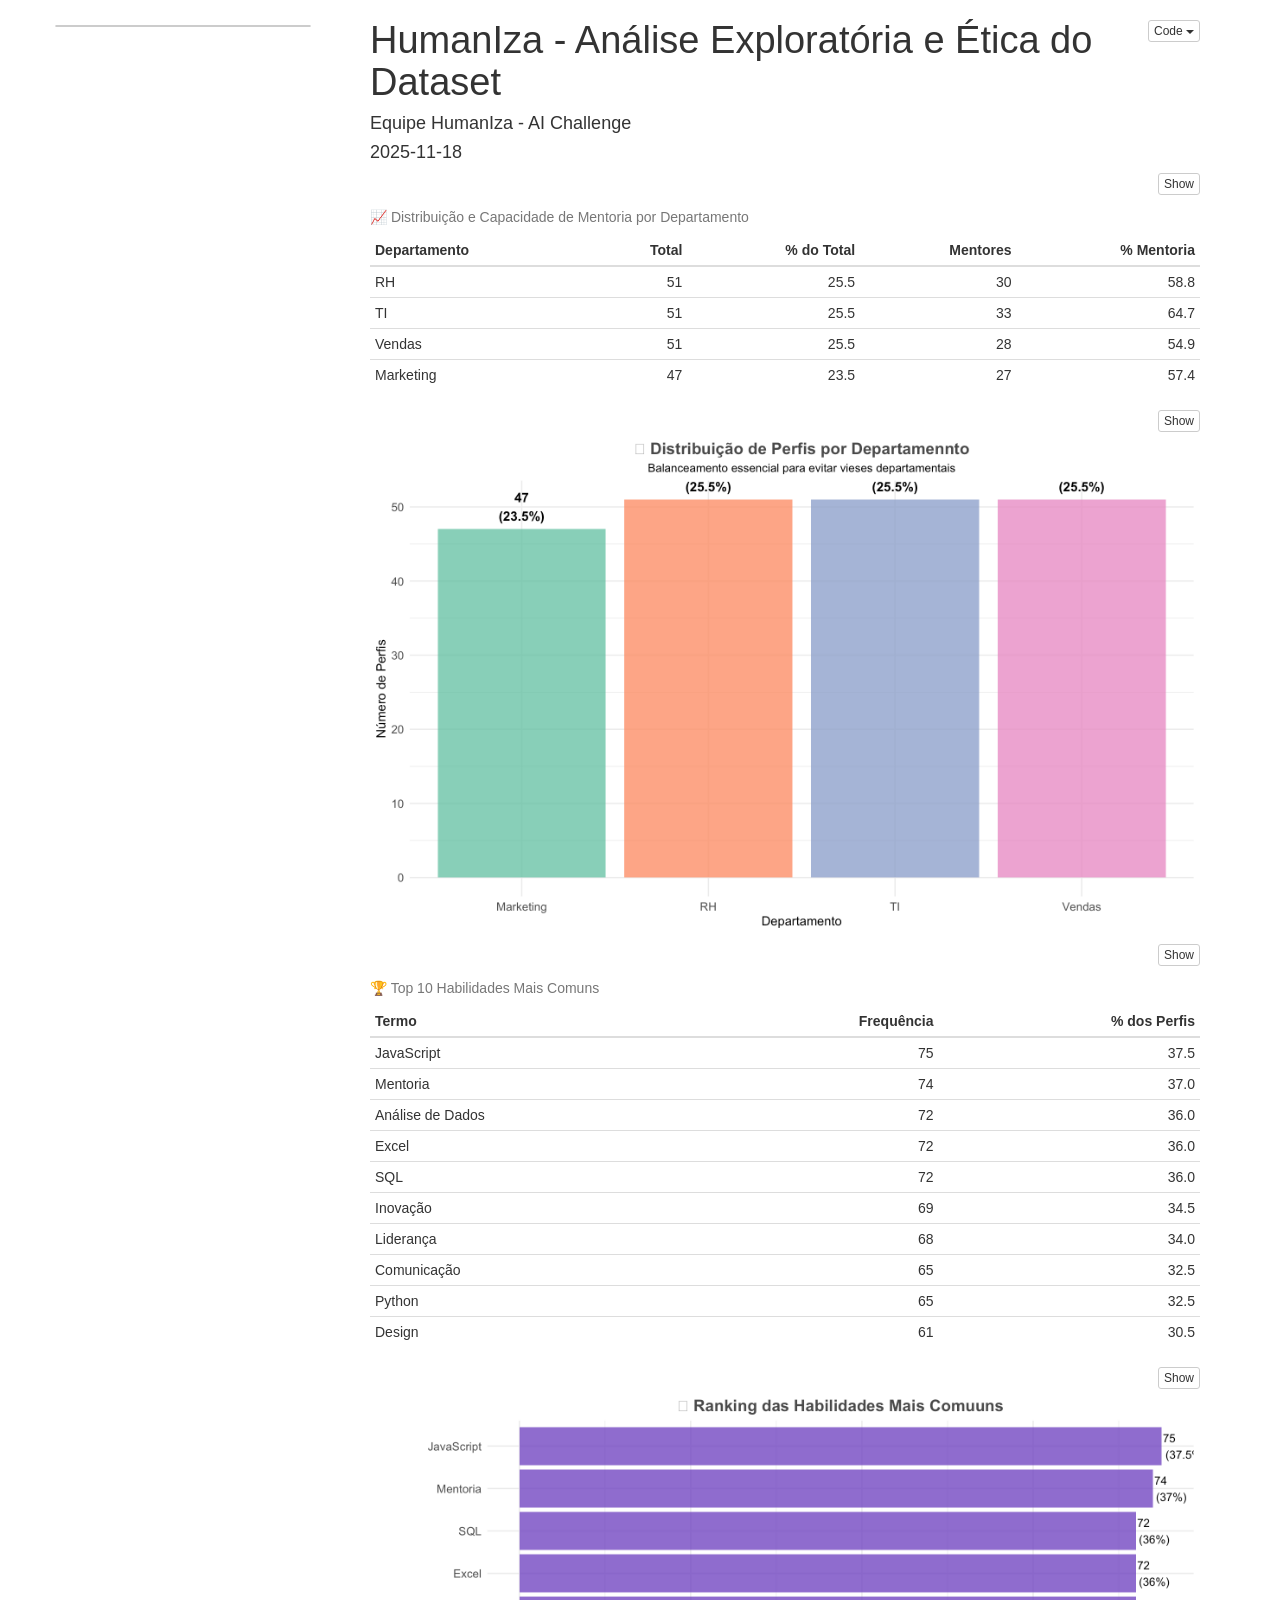
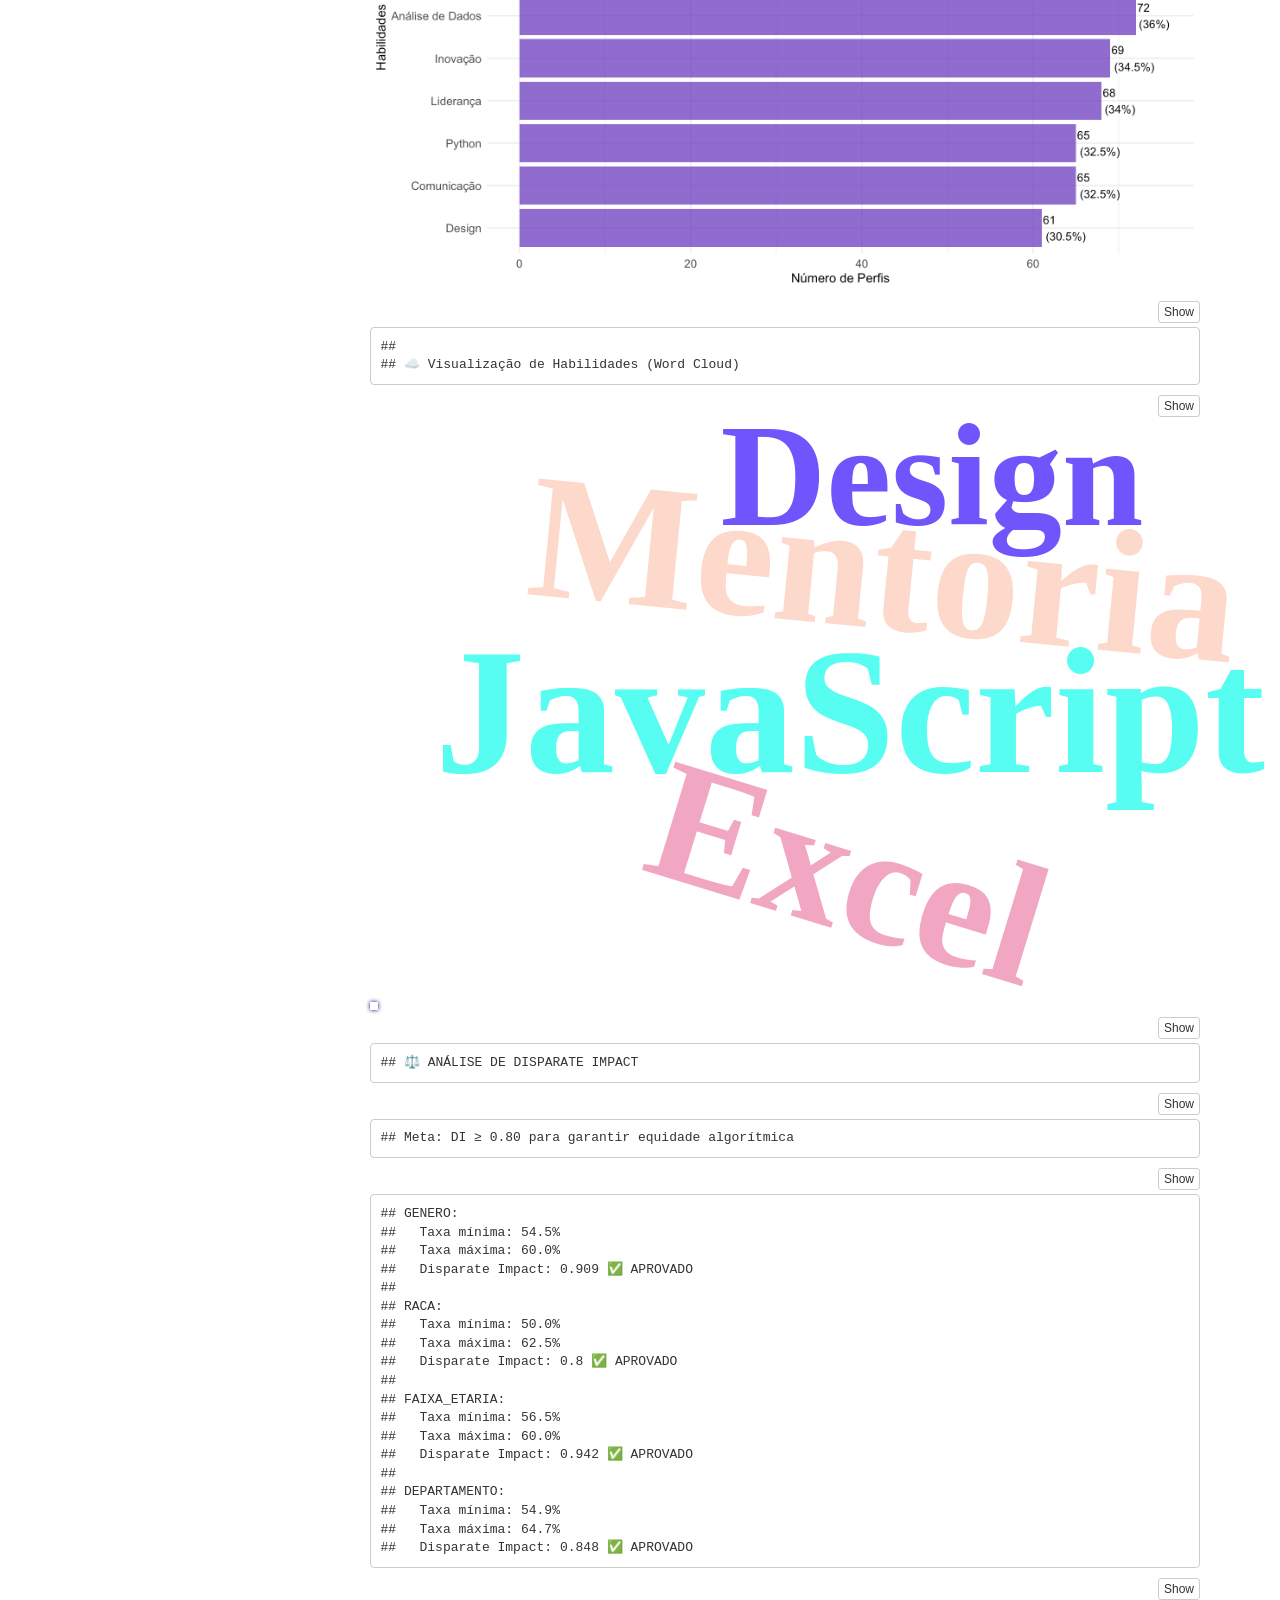
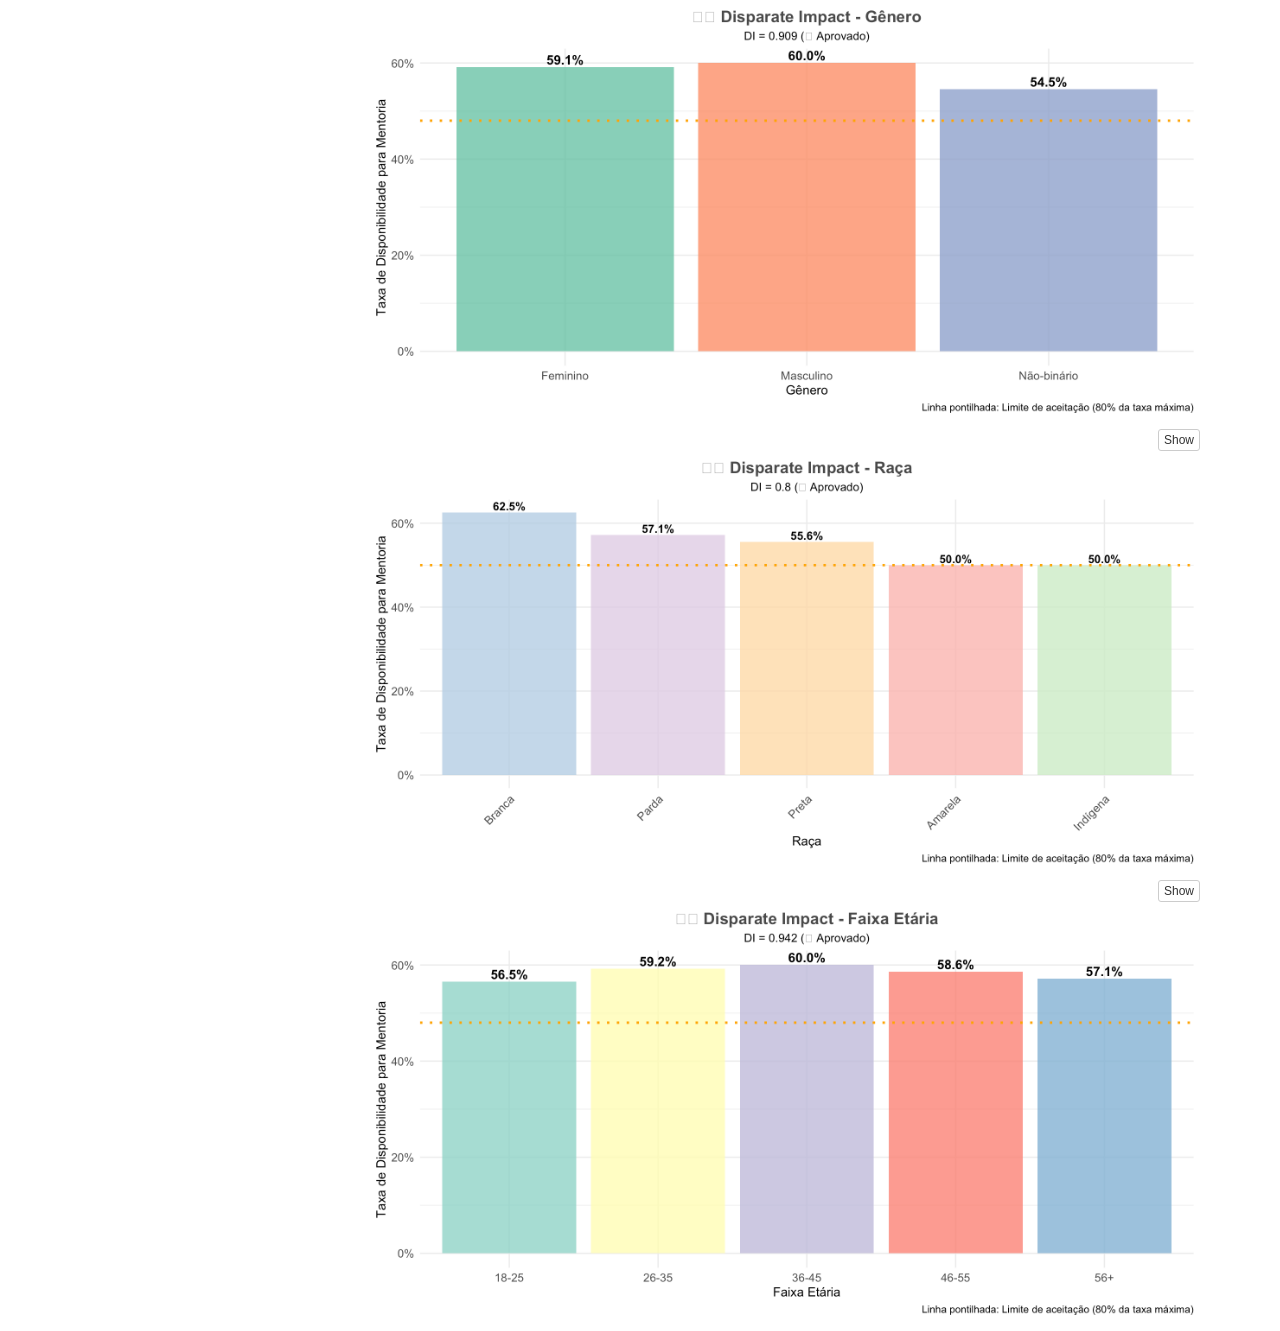
==== commit 5201250f: "ajustes perfis" ====
--- a/frontend/r_analysis/eda.html
+++ b/frontend/r_analysis/eda.html
@@ -3859,32 +3859,32 @@
 </thead>
 <tbody>
 <tr class="odd">
-<td align="left">Marketing</td>
-<td align="right">54</td>
-<td align="right">27</td>
+<td align="left">RH</td>
+<td align="right">51</td>
+<td align="right">25.5</td>
 <td align="right">30</td>
-<td align="right">55.6</td>
+<td align="right">58.8</td>
 </tr>
 <tr class="even">
 <td align="left">TI</td>
-<td align="right">54</td>
-<td align="right">27</td>
-<td align="right">21</td>
-<td align="right">38.9</td>
+<td align="right">51</td>
+<td align="right">25.5</td>
+<td align="right">33</td>
+<td align="right">64.7</td>
 </tr>
 <tr class="odd">
-<td align="left">RH</td>
-<td align="right">50</td>
-<td align="right">25</td>
-<td align="right">25</td>
-<td align="right">50.0</td>
+<td align="left">Vendas</td>
+<td align="right">51</td>
+<td align="right">25.5</td>
+<td align="right">28</td>
+<td align="right">54.9</td>
 </tr>
 <tr class="even">
-<td align="left">Vendas</td>
-<td align="right">42</td>
-<td align="right">21</td>
-<td align="right">23</td>
-<td align="right">54.8</td>
+<td align="left">Marketing</td>
+<td align="right">47</td>
+<td align="right">23.5</td>
+<td align="right">27</td>
+<td align="right">57.4</td>
 </tr>
 </tbody>
 </table>
@@ -3899,9 +3899,9 @@
     y = &quot;Número de Perfis&quot;
   ) +
   scale_fill_brewer(type = &quot;qual&quot;, palette = &quot;Set2&quot;) +
-  theme_humaniza +
+  theme_symphony +
   theme(legend.position = &quot;none&quot;)</code></pre>
-<p><img role="img" src="[data-uri]